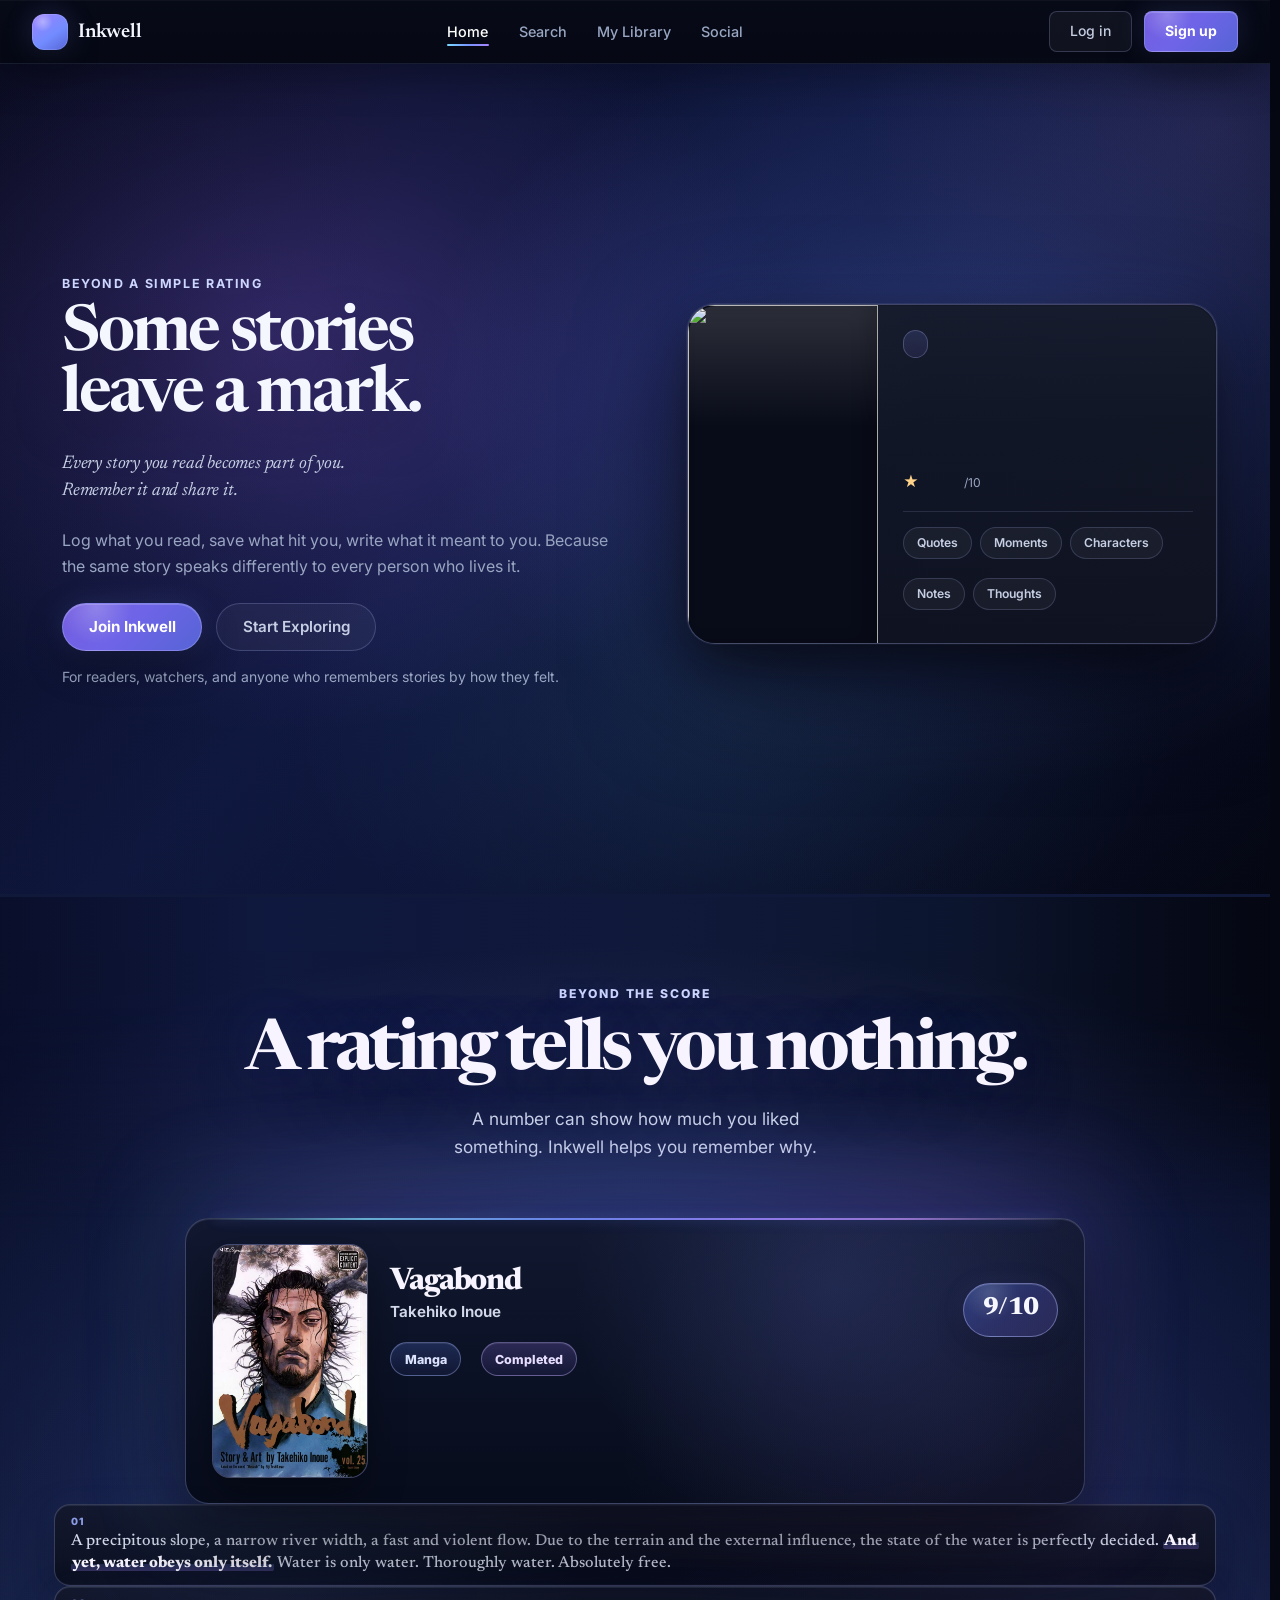
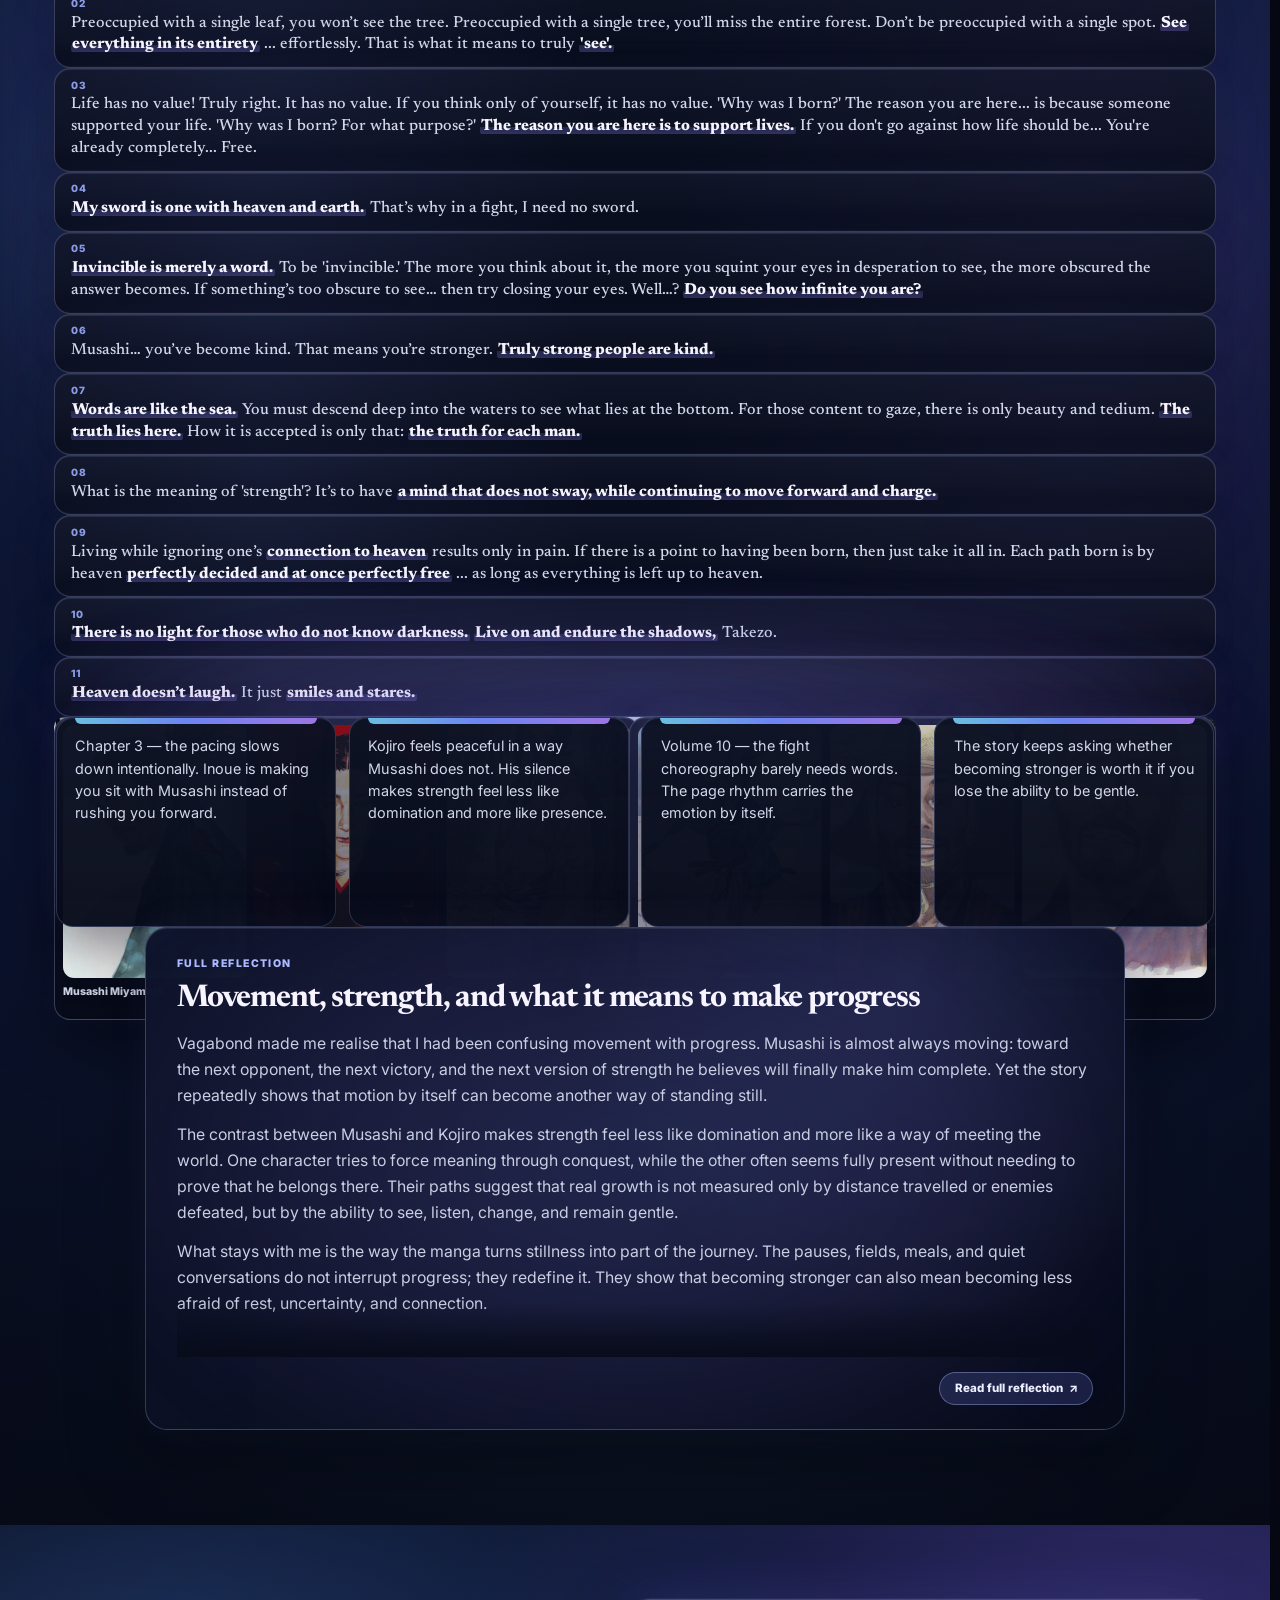
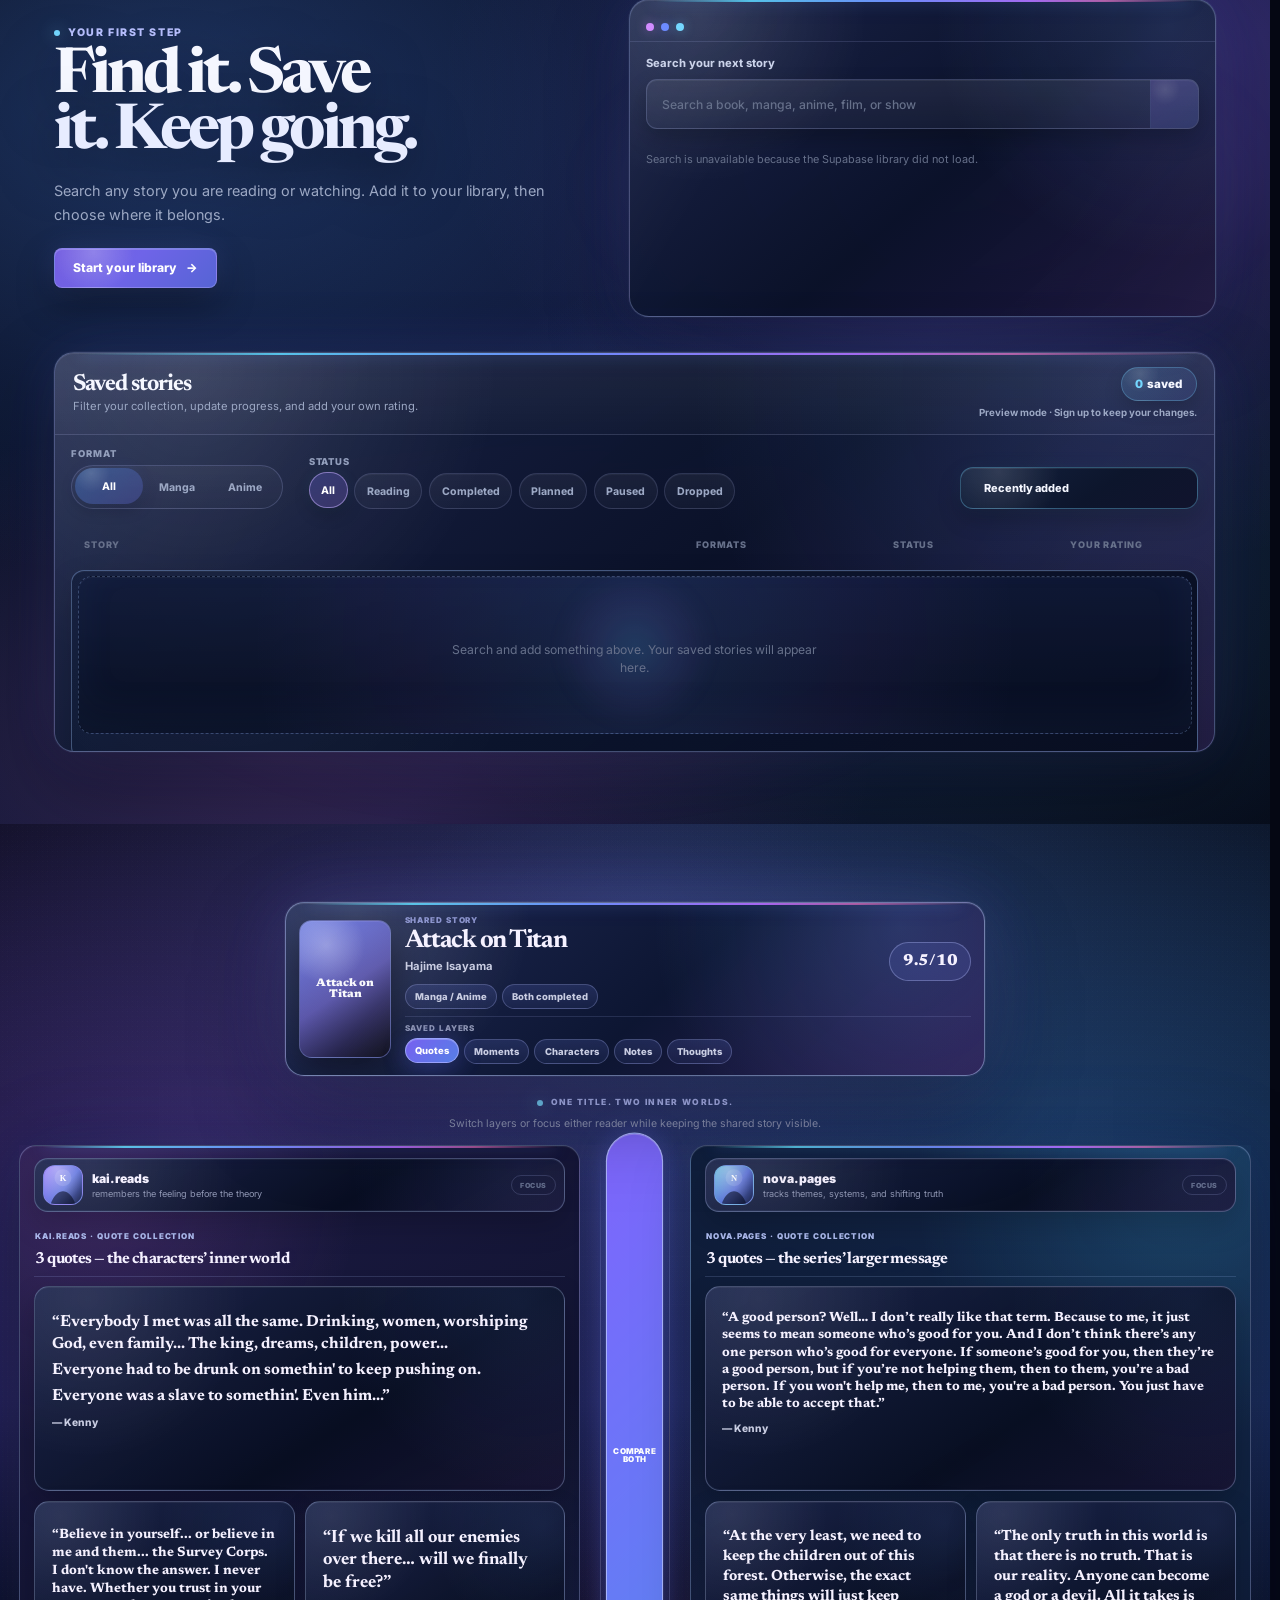
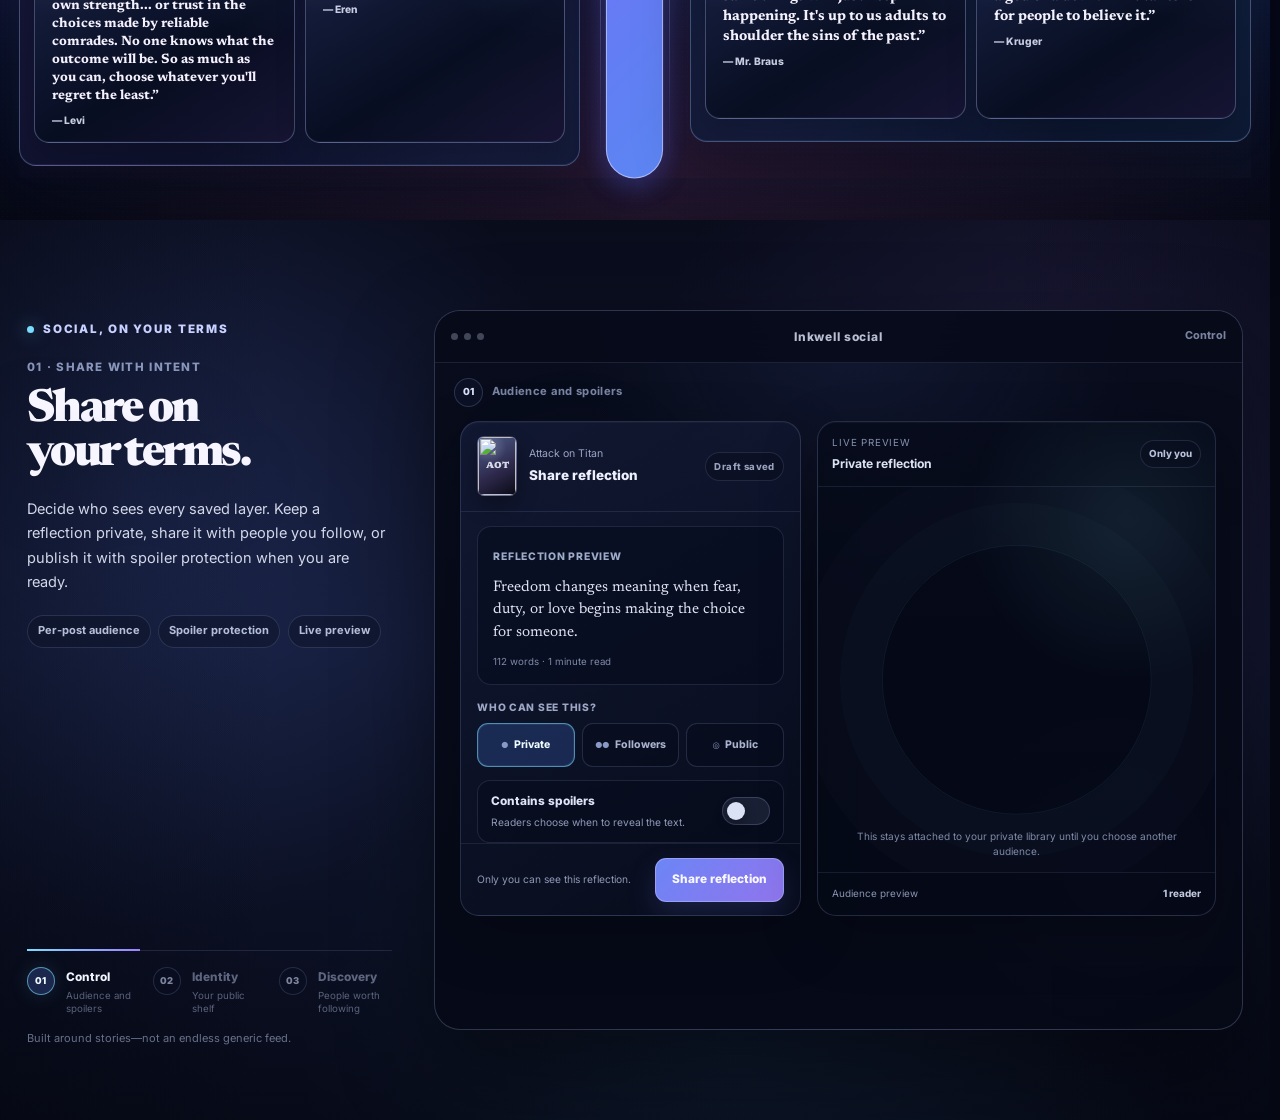
==== index.html @ d67c52d9 "fix" ====
<!DOCTYPE html>
<html lang="en">
  <head>
    <meta charset="utf-8">
    <meta content="width=device-width, initial-scale=1.0" name="viewport">
    <title>InkWell-Home</title>
    <link href="style.css" rel="stylesheet">
    <link href="css/homePage/HomeSections.css" rel="stylesheet">

    <link href="https://cdn.jsdelivr.net/npm/@tabler/icons-webfont@2.44.0/tabler-icons.min.css" rel="stylesheet">
  </head>
  <!-- Home Page-->
  <body>
    <!-- Nav Bar -->
    <nav>
      <!-- LEFT  Logo -->
      <a class="nav-logo" href="index.html">
        <div class="nav-logo-icon">
          <i class="ti ti-book-2"></i>
        </div>
        <span class="nav-logo-text">Inkwell</span>
      </a>
      <!-- CENTER  Links -->
      <ul class="nav-links">
        <li><a class="active" href="index.html">Home</a></li>
        <li><a href="search.html">Search</a></li>
        <li><a href="library.html">My Library</a></li>
        <li><a href="social.html">Social</a></li>
      </ul>
      <!-- RIGHT  Auth -->
      <div class="nav-auth">
        <a class="btn-ghost" href="login.html">Log in</a>
        <a class="btn-primary" href="login.html">Sign up</a>
      </div>
    </nav>
    
    <!-- One pinned viewport for Sections 1–5 -->
    <div class="home-journey-shell" data-home-journey-shell="">
      <div class="home-journey-stage" data-home-journey-stage="">

        <!-- Section 1 Hero -->
        <section class="hero">
          <!-- DIV 1 - LEFT SIDE - Text -->
          <div class="hero-left">
            <span class="hero-label">Beyond a simple rating</span>
            <h1 class="hero-title">
              <span class="hero-title-line">Some stories</span>
              <span class="hero-title-line">leave a mark.</span>
            </h1>
            <h2 class="hero-subtitle">
              Every story you read becomes part of you.
              <br>
              Remember it and share it.
            </h2>
            <p class="hero-p">Log what you read, save what hit you, write what it meant to you. Because the same story speaks differently to every person who lives it.</p>
            <div class="hero-buttons">
              <a class="hero-btn-primary" href="signup.html">Join Inkwell</a>
              <a class="hero-btn-ghost" href="search.html">Start Exploring</a>
            </div>
            <p class="hero-proof">For readers, watchers, and anyone who remembers stories by how they felt.</p>
          </div>
          <!-- DIV 2 - RIGHT SIDE - Rotating Card -->
          <div class="hero-right">
            <!-- THE TILT CARD -->
            <div class="card-effect">
              <!-- GLARE LAYER - JS controls this -->
              <div class="card-glare"></div>
              <!-- DIV 1 inside card - Cover -->
              <div class="card-cover-side">
                <img alt="" class="card-cover-img" id="card-cover" src="">
              </div>
              <!-- DIV 2 inside card - Info -->
              <div class="card-info-side">
                <span class="card-type" id="card-type"></span>
                <h3 class="card-title" id="card-title"></h3>
                <p class="card-author" id="card-author"></p>
                <div class="card-score">
                  <span class="card-star">★</span>
                  <span id="card-score"></span>
                  <span class="card-max-score">/10</span>
                </div>
                <!-- DIV 3 inside card - Buttons -->
                <div class="card-buttons">
                  <button class="card-btn">Quotes</button>
                  <button class="card-btn">Moments</button>
                  <button class="card-btn">Characters</button>
                  <button class="card-btn">Notes</button>
                  <button class="card-btn">Thoughts</button>
                </div>
              </div>
            </div>
          </div>
        </section>

        <!-- Section 2 Product -->
        <section aria-labelledby="section-2-title" class="section section-empty-shelf" id="section-2-empty-shelf">
          <header class="section-2-header">
            <span class="section-label">Beyond the score</span>
            <h2 id="section-2-title">A rating tells you nothing.</h2>
            <p>A number can show how much you liked something. Inkwell helps you remember why.</p>
          </header>
          <p aria-live="polite" class="sr-only" id="section-2-status" role="status"></p>
          <div class="empty-shelf-scroll">
            <div class="stage-viewport">
              <!-- Persistent card -->
              <div class="card-wrap">
                <article aria-label="Vagabond — saved to your library" class="media-library-row">
                  <div class="media-row-cover">
                    <img alt="Vagabond manga cover" src="img/section2/vagabond-cover.jpg">
                  </div>
                  <div class="media-row-info">
                    <h3>Vagabond</h3>
                    <p>Takehiko Inoue</p>
                  </div>
                  <div class="media-row-format">
                    <span>Manga</span>
                  </div>
                  <div class="media-row-status">
                    <span>Completed</span>
                  </div>
                  <div aria-label="Rating 9 out of 10. A rating alone does not explain why." class="media-row-score" tabindex="0">
                    <span>9/10</span>
                  </div>
                  <div aria-label="Saved details for Vagabond" class="media-row-details">
                    <button class="depth-button depth-button-quotes" type="button">Quotes</button>
                    <button class="depth-button depth-button-moment" type="button">Moments</button>
                    <button class="depth-button depth-button-character" type="button">Characters</button>
                    <button class="depth-button depth-button-notes" type="button">Notes</button>
                    <button class="depth-button depth-button-thoughts" type="button">Thoughts</button>
                  </div>
                </article>
              </div>
              <!-- Evidence scene 1: Quotes -->
              <div aria-hidden="true" class="scroll-stage" data-stage="quotes-fall">
                <div aria-label="Saved quotes from Vagabond" class="falling-quotes">
                  <blockquote class="falling-quote quote-1 quote-long" data-quote-number="01" data-rotate="-0.55">
                    <p class="quote-text">A precipitous slope, a narrow river width, a fast and violent flow. Due to the terrain and the external influence, the state of the water is perfectly decided. <span class="quote-emphasis">And yet, water obeys only itself.</span> Water is only water. Thoroughly water. Absolutely free.</p>
                  </blockquote>
                  <blockquote class="falling-quote quote-2 quote-long" data-quote-number="02" data-rotate="0.35">
                    <p class="quote-text">Preoccupied with a single leaf, you won’t see the tree. Preoccupied with a single tree, you’ll miss the entire forest. Don’t be preoccupied with a single spot. <span class="quote-emphasis">See everything in its entirety</span> ... effortlessly. That is what it means to truly <span class="quote-emphasis">'see'.</span></p>
                  </blockquote>
                  <blockquote class="falling-quote quote-3 quote-xl" data-quote-number="03" data-rotate="-0.35">
                    <p class="quote-text">Life has no value! Truly right. It has no value. If you think only of yourself, it has no value. 'Why was I born?' The reason you are here... is because someone supported your life. 'Why was I born? For what purpose?' <span class="quote-emphasis">The reason you are here is to support lives.</span> If you don't go against how life should be... You're already completely... Free.</p>
                  </blockquote>
                  <blockquote class="falling-quote quote-4 quote-short" data-quote-number="04" data-rotate="0.45">
                    <p class="quote-text"><span class="quote-emphasis">My sword is one with heaven and earth.</span> That’s why in a fight, I need no sword.</p>
                  </blockquote>
                  <blockquote class="falling-quote quote-5 quote-long" data-quote-number="05" data-rotate="-0.40">
                    <p class="quote-text"><span class="quote-emphasis">Invincible is merely a word.</span> To be 'invincible.' The more you think about it, the more you squint your eyes in desperation to see, the more obscured the answer becomes. If something’s too obscure to see… then try closing your eyes. Well…? <span class="quote-emphasis">Do you see how infinite you are?</span></p>
                  </blockquote>
                  <blockquote class="falling-quote quote-6 quote-short" data-quote-number="06" data-rotate="0.30">
                    <p class="quote-text">Musashi… you’ve become kind. That means you’re stronger. <span class="quote-emphasis">Truly strong people are kind.</span></p>
                  </blockquote>
                  <blockquote class="falling-quote quote-7 quote-long" data-quote-number="07" data-rotate="-0.45">
                    <p class="quote-text"><span class="quote-emphasis">Words are like the sea.</span> You must descend deep into the waters to see what lies at the bottom. For those content to gaze, there is only beauty and tedium. <span class="quote-emphasis">The truth lies here.</span> How it is accepted is only that: <span class="quote-emphasis">the truth for each man.</span></p>
                  </blockquote>
                  <blockquote class="falling-quote quote-8 quote-medium" data-quote-number="08" data-rotate="0.35">
                    <p class="quote-text">What is the meaning of 'strength'? It’s to have <span class="quote-emphasis">a mind that does not sway, while continuing to move forward and charge.</span></p>
                  </blockquote>
                  <!-- Quote 09 -->
                  <blockquote class="falling-quote quote-9 quote-long" data-quote-number="09" data-rotate="-0.20">
                    <p class="quote-text">Living while ignoring one’s <span class="quote-emphasis">connection to heaven</span> results only in pain. If there is a point to having been born, then just take it all in. Each path born is by heaven <span class="quote-emphasis">perfectly decided and at once perfectly free</span> ... as long as everything is left up to heaven.</p>
                  </blockquote>
                  <!-- Quote 10 -->
                  <blockquote class="falling-quote quote-10 quote-short" data-quote-number="10" data-rotate="0.28">
                    <p class="quote-text"><span class="quote-emphasis">There is no light for those who do not know darkness.</span> <span class="quote-emphasis">Live on and endure the shadows,</span> Takezo.</p>
                  </blockquote>
                  <!-- Quote 11 -->
                  <blockquote class="falling-quote quote-11 quote-short" data-quote-number="11" data-rotate="-0.18">
                    <p class="quote-text"><span class="quote-emphasis">Heaven doesn’t laugh.</span> It just <span class="quote-emphasis">smiles and stares.</span></p>
                  </blockquote>
                </div>
              </div>
              <!-- Evidence scene 2: Moments -->
              <div aria-hidden="true" class="scroll-stage" data-stage="moments-move">
                <div class="moving-moments">
                  <!-- Square 1 -->
                  <figure class="moment-frame moment-square moment-frame-1" data-rotate="-2" tabindex="0">
                    <img alt="Saved Vagabond moment" src="img/section2/vagabond-moment-1.jpg">
                  </figure>
                  <!-- Vertical 1 -->
                  <figure class="moment-frame moment-vertical moment-frame-5" data-rotate="-2" tabindex="0">
                    <img alt="Saved Vagabond vertical moment" src="img/section2/vagabond-moment-5.jpg">
                  </figure>
                  <!-- Square 2 -->
                  <figure class="moment-frame moment-square moment-frame-2" data-rotate="3" tabindex="0">
                    <img alt="Saved Vagabond moment" src="img/section2/vagabond-moment-2.jpg">
                  </figure>
                  <!-- Vertical 2 -->
                  <figure class="moment-frame moment-vertical moment-frame-6" data-rotate="2" tabindex="0">
                    <img alt="Saved Vagabond vertical moment" src="img/section2/vagabond-moment-6.jpg">
                  </figure>
                  <!-- Square 3 -->
                  <figure class="moment-frame moment-square moment-frame-3" data-rotate="-3" tabindex="0">
                    <img alt="Saved Vagabond moment" src="img/section2/vagabond-moment-3.jpg">
                  </figure>
                  <!-- Vertical 3 -->
                  <figure class="moment-frame moment-vertical moment-frame-7" data-rotate="-1" tabindex="0">
                    <img alt="Saved Vagabond vertical moment" src="img/section2/vagabond-moment-7.jpg">
                  </figure>
                  <!-- Square 4 -->
                  <figure class="moment-frame moment-square moment-frame-4" data-rotate="2" tabindex="0">
                    <img alt="Saved Vagabond moment" src="img/section2/vagabond-moment-4.jpg">
                  </figure>
                  <!-- Vertical 4 -->
                  <figure class="moment-frame moment-vertical moment-frame-8" data-rotate="3" tabindex="0">
                    <img alt="Saved Vagabond vertical moment" src="img/section2/vagabond-moment-8.jpg">
                  </figure>
                </div>
              </div>
              <!-- Evidence scene 3: Characters -->
              <div aria-hidden="true" class="scroll-stage" data-stage="characters-appear">
                <div class="character-cloud">
                  <figure class="character-name character-1" data-rotate="-2">
                    <img alt="Musashi Miyamoto" src="img/section2/Musashi Miyamoto.jpg">
                    <figcaption>Musashi Miyamoto</figcaption>
                  </figure>
                  <figure class="character-name character-2" data-rotate="3">
                    <img alt="Kojiro Sasaki" src="img/section2/Kojiro Sasaki.jpg">
                    <figcaption>Kojiro Sasaki</figcaption>
                  </figure>
                  <figure class="character-name character-3" data-rotate="-3">
                    <img alt="Otsu" src="img/section2/Otsu.jpg">
                    <figcaption>Otsu</figcaption>
                  </figure>
                  <figure class="character-name character-4" data-rotate="2">
                    <img alt="Matahachi Honiden" src="img/section2/Matahachi Honiden.jpg">
                    <figcaption>Matahachi Honiden</figcaption>
                  </figure>
                  <figure class="character-name character-5" data-rotate="-2">
                    <img alt="Takuan Soho" src="img/section2/Takuan Soho.jpg">
                    <figcaption>Takuan Soho</figcaption>
                  </figure>
                  <figure class="character-name character-6" data-rotate="2">
                    <img alt="Kanemaki Jisai" src="img/section2/Kanemaki Jisai.jpg">
                    <figcaption>Kanemaki Jisai</figcaption>
                  </figure>
                </div>
              </div>
              <!-- Evidence scene 4: Notes -->
              <div aria-hidden="true" class="scroll-stage" data-stage="notes-appear">
                <div class="notes-cloud">
                  <p class="note-card note-1" data-rotate="-4">Chapter 3 — the pacing slows down intentionally. Inoue is making you sit with Musashi instead of rushing you forward.</p>
                  <p class="note-card note-2" data-rotate="3">Kojiro feels peaceful in a way Musashi does not. His silence makes strength feel less like domination and more like presence.</p>
                  <p class="note-card note-3" data-rotate="-2">Volume 10 — the fight choreography barely needs words. The page rhythm carries the emotion by itself.</p>
                  <p class="note-card note-4" data-rotate="2">The story keeps asking whether becoming stronger is worth it if you lose the ability to be gentle.</p>
                </div>
              </div>
              <!-- Evidence scene 5: one long reflection -->
              <div aria-hidden="true" class="scroll-stage" data-stage="thoughts-appear">
                <article class="thoughts-cloud s2-reflection-card">
                  <span class="s2-reflection-eyebrow">Full reflection</span>
                  <h3>Movement, strength, and what it means to make progress</h3>
                  <div aria-hidden="false" class="s2-reflection-preview">
                    <p>Vagabond made me realise that I had been confusing movement with progress. Musashi is almost always moving: toward the next opponent, the next victory, and the next version of strength he believes will finally make him complete. Yet the story repeatedly shows that motion by itself can become another way of standing still.</p>
                    <p>The contrast between Musashi and Kojiro makes strength feel less like domination and more like a way of meeting the world. One character tries to force meaning through conquest, while the other often seems fully present without needing to prove that he belongs there. Their paths suggest that real growth is not measured only by distance travelled or enemies defeated, but by the ability to see, listen, change, and remain gentle.</p>
                    <p>What stays with me is the way the manga turns stillness into part of the journey. The pauses, fields, meals, and quiet conversations do not interrupt progress; they redefine it. They show that becoming stronger can also mean becoming less afraid of rest, uncertainty, and connection.</p>
                  </div>
                  <button aria-haspopup="dialog" class="s2-read-reflection" data-s2-open-reflection="" type="button">Read full reflection <span aria-hidden="true">↗</span></button>
                </article>
              </div>
              <dialog class="s2-reflection-dialog" data-s2-reflection-dialog="">
                <div class="s2-reflection-window">
                  <header class="s2-reflection-toolbar">
                    <span>Inkwell reflection</span>
                    <button aria-label="Close reflection" data-s2-close-reflection="" type="button">×</button>
                  </header>
                  <div class="s2-reflection-scroll">
                    <span class="s2-reflection-eyebrow">Vagabond · Full reflection</span>
                    <h2>Movement, strength, and what it means to make progress</h2>
                    <p>Vagabond made me realise that I had been confusing movement with progress. Musashi is almost always moving: toward the next opponent, the next victory, and the next version of strength he believes will finally make him complete. Yet the story repeatedly shows that motion by itself can become another way of standing still. A person can cross enormous distances while carrying the same fear, pride, and loneliness into every new place.</p>
                    <p>Early in the story, strength appears measurable. It can be counted through victories, reputation, survival, and the fear a name creates in other people. That definition gives Musashi a direction, but it also traps him. Every victory creates the need for another because none of them can answer the deeper question beneath his ambition: what would make his life feel meaningful when there is nobody left to defeat?</p>
                    <h3>Strength without an audience</h3>
                    <p>The contrast between Musashi and Kojiro makes the idea of strength feel much less simple. Kojiro's presence suggests a kind of ability that does not constantly need to announce or justify itself. He can be intensely competitive while still appearing connected to the immediate world around him. That difference exposes how much of Musashi's idea of strength is built for an imagined audience.</p>
                    <p>The story becomes most powerful when it asks whether becoming stronger is worth anything if the process destroys the ability to be gentle. Gentleness is not presented as weakness. It is a form of control, attention, and confidence that does not need to reduce another person in order to exist.</p>
                    <h3>Progress as attention</h3>
                    <p>Real progress begins when Musashi becomes capable of noticing more than the obstacle directly in front of him. Farming, friendship, grief, responsibility, and ordinary work all force him to encounter forms of difficulty that cannot be solved by cutting through them. These experiences do not erase his past; they change the way he understands what his strength is for.</p>
                    <p>That is what stayed with me most. Progress is not simply moving faster or becoming harder to stop. Sometimes it is the slower work of becoming less controlled by the fear that made movement feel necessary in the first place. Vagabond turns the pursuit of invincibility into a question about presence: can a person become strong enough to stop proving that they are strong?</p>
                  </div>
                </div>
              </dialog>
            </div>
          </div>
        </section>

        <!-- == SECTION 3: SEARCH, SAVE, AND ORGANIZE-->
        <section aria-labelledby="section-3-title" class="section section-library-flow" id="section-3-library-flow">
          <div class="flow-grid">
            <!--
               =====================================================
                          INTRODUCTION
                          =====================================================
            -->
            <article class="flow-copy-card" data-flow-motion="copy">
              <span class="section-label" data-flow-motion-item="">Your first step</span>
              <h2 id="section-3-title">
                <span class="flow-title-line flow-title-line-primary" data-flow-motion-item="">Find it. Save</span>
                <span class="flow-title-line" data-flow-motion-item="">it. Keep going.</span>
              </h2>
              <p data-flow-motion-item="">Search any story you are reading or watching. Add it to your library, then choose where it belongs.</p>
              <a class="btn-primary flow-cta" data-flow-motion-item="" href="signup.html">Start your library</a>
            </article>
            <!--
               =====================================================
                          SEARCH CARD
                          =====================================================
            -->
            <article aria-label="Search and add a story" class="flow-card flow-search-card" data-flow-motion="search">
              <div aria-hidden="true" class="flow-card-header" data-flow-motion-item="">
                <div class="flow-window-controls">
                  <span></span>
                  <span></span>
                  <span></span>
                </div>
              </div>
              <div class="flow-search-body">
                <!-- Search form -->
                <form class="flow-search-form" data-flow-motion-item="" data-flow-search-form="" novalidate>
                  <label for="home-flow-search">Search your next story</label>
                  <div class="flow-search-bar">
                    <input autocomplete="off" data-flow-search-input="" id="home-flow-search" name="q" placeholder="Search a book, manga, anime, film, or show" type="search">
                    <button aria-label="Search" data-flow-search-button="" type="button"><i aria-hidden="true" class="ti ti-search"></i></button>
                  </div>
                </form>
                <!-- Dynamic search content -->
                <div class="flow-search-content" data-flow-search-content="">
                  <!-- Search suggestions -->
                  <div aria-label="Search suggestions" class="flow-suggestions" data-flow-suggestions="" hidden></div>
                  <!-- Empty or informational search message -->
                  <div class="flow-search-empty" data-flow-motion-item="" data-flow-search-empty="">
                    <p>Type a title to find it and add it to your library.</p>
                  </div>
                  <!-- Selected search result -->
                  <div aria-live="polite" class="flow-result-area" data-flow-result-area="">
                    <template id="flow-result-template">
                      <article class="flow-result-card" data-flow-result-card="">
                        <div class="flow-result-cover">
                          <img alt="Story cover" src="">
                        </div>
                        <div class="flow-result-info">
                          <h4>Story title</h4>
                          <p class="flow-result-creator">Creator</p>
                          <p class="flow-result-type">Manga</p>
                        </div>
                        <div class="flow-result-actions">
                          <!-- Inline library status -->
                          <label class="flow-result-status-control">
                            <span class="sr-only">Library status</span>
                            <select aria-label="Choose library status" data-flow-result-status="">
                              <option value="in-progress">Reading</option>
                              <option value="completed">Completed</option>
                              <option value="planned">Planned</option>
                              <option value="paused">Paused</option>
                              <option value="dropped">Dropped</option>
                            </select>
                          </label>
                          <!-- Add or update action -->
                          <button class="flow-add-button" data-flow-add-button="" type="button">Add story</button>
                        </div>
                      </article>
                    </template>
                  </div>
                </div>
              </div>
            </article>
            <!--
               =====================================================
                          SAVED STORIES LIBRARY
                          =====================================================
            -->
            <article aria-label="Saved stories preview" class="flow-card flow-library-card" data-flow-motion="library">
              <!-- Library header -->
              <header class="flow-library-header" data-flow-motion-item="">
                <div class="flow-library-heading">
                  <h3>Saved stories</h3>
                  <p>Filter your collection, update progress, and add your own rating.</p>
                </div>
                <div class="flow-library-meta">
                  <span class="flow-library-count"><span data-library-count="">0</span> saved</span>
                  <div class="flow-library-save-notice" role="status">
                    <i aria-hidden="true" class="ti ti-lock"></i>
                    <span>Preview mode · Sign up to keep your changes.</span>
                  </div>
                </div>
              </header>
              <div class="flow-library-body">
                <!--
                   =================================================
                                  FILTERS, STATUS, AND SORTING
                                  =================================================
                -->
                <div class="flow-library-toolbar" data-flow-motion-item="">
                  <!-- Format filters -->
                  <div aria-labelledby="library-format-label" class="flow-library-filter-group flow-library-filter-group-format" role="group">
                    <span class="flow-filter-label" id="library-format-label">Format</span>
                    <div aria-label="Filter saved stories by format" class="flow-library-filters">
                      <button aria-pressed="true" class="flow-filter active" data-format-filter="all" type="button">All</button>
                      <button aria-pressed="false" class="flow-filter" data-format-filter="manga" type="button">Manga</button>
                      <button aria-pressed="false" class="flow-filter" data-format-filter="anime" type="button">Anime</button>
                    </div>
                  </div>
                  <!-- Status filters -->
                  <div aria-labelledby="library-status-label" class="flow-library-filter-group flow-library-filter-group-status" role="group">
                    <span class="flow-filter-label" id="library-status-label">Status</span>
                    <div aria-label="Filter saved stories by status" class="flow-library-status-filters">
                      <button aria-pressed="true" class="flow-status-filter active" data-status-filter="all" type="button">All</button>
                      <button aria-pressed="false" class="flow-status-filter" data-status-filter="in-progress" type="button">Reading</button>
                      <button aria-pressed="false" class="flow-status-filter" data-status-filter="completed" type="button">Completed</button>
                      <button aria-pressed="false" class="flow-status-filter" data-status-filter="planned" type="button">Planned</button>
                      <button aria-pressed="false" class="flow-status-filter" data-status-filter="paused" type="button">Paused</button>
                      <button aria-pressed="false" class="flow-status-filter" data-status-filter="dropped" type="button">Dropped</button>
                    </div>
                  </div>
                  <!-- Sort control -->
                  <div class="flow-sort-controls">
                    <span class="sr-only" id="library-sort-label">Sort saved stories</span>
                    <div class="flow-sort-menu" data-sort-menu="">
                      <button aria-expanded="false" aria-haspopup="listbox" aria-labelledby="
                    library-sort-label
                    library-sort-value
                    " class="flow-sort-trigger" data-sort-trigger="" type="button">
                        <i aria-hidden="true" class="ti ti-arrows-sort"></i>
                        <span data-sort-label="" id="library-sort-value">Recently added</span>
                        <i aria-hidden="true" class="ti ti-chevron-down flow-sort-chevron"></i>
                      </button>
                      <!-- Custom sort options -->
                      <div aria-labelledby="library-sort-label" class="flow-sort-options" data-sort-options="" hidden role="listbox">
                        <button aria-selected="true" class="flow-sort-option is-selected" data-sort-option="" data-sort-option-label="Recently added" data-sort-value="" role="option" type="button">Recently added</button>
                        <button aria-selected="false" class="flow-sort-option" data-sort-option="" data-sort-option-label="Title A–Z" data-sort-value="title-asc" role="option" type="button">Title A–Z</button>
                        <button aria-selected="false" class="flow-sort-option" data-sort-option="" data-sort-option-label="Title Z–A" data-sort-value="title-desc" role="option" type="button">Title Z–A</button>
                        <button aria-selected="false" class="flow-sort-option" data-sort-option="" data-sort-option-label="Rating: high to low" data-sort-value="rating-desc" role="option" type="button">Rating: high to low</button>
                        <button aria-selected="false" class="flow-sort-option" data-sort-option="" data-sort-option-label="Rating: low to high" data-sort-value="rating-asc" role="option" type="button">Rating: low to high</button>
                      </div>
                      <!-- Hidden native select used by JavaScript state -->
                      <select aria-hidden="true" data-library-sort="" hidden id="library-sort-select" tabindex="-1">
                        <option value="">Recently added</option>
                        <option value="title-asc">Title A–Z</option>
                        <option value="title-desc">Title Z–A</option>
                        <option value="rating-desc">Rating: high to low</option>
                        <option value="rating-asc">Rating: low to high</option>
                      </select>
                    </div>
                  </div>
                </div>
                <!--
                   =================================================
                                  COLUMN LABELS
                                  =================================================
                -->
                <div aria-hidden="true" class="flow-library-list-header" data-flow-motion-item="">
                  <span>Story</span>
                  <span>Formats</span>
                  <span>Status</span>
                  <span>Your rating</span>
                </div>
                <!--
                   =================================================
                                  LIBRARY VIEWPORT
                                  =================================================
                -->
                <div aria-label="Saved stories. Scroll inside this panel to view every saved title." class="flow-library-viewport" data-library-viewport="" data-scrollable="false" role="region" tabindex="0">
                  <!-- Empty library state -->
                  <div class="flow-library-empty" data-flow-motion-item="" data-library-empty="">
                    <div class="flow-empty-content">
                      <i aria-hidden="true" class="ti ti-books"></i>
                      <p>Search and add something above. Your saved stories will appear here.</p>
                    </div>
                  </div>
                  <!-- Rendered story rows -->
                  <div aria-label="Saved stories" aria-live="polite" class="flow-library-list" data-library-list=""></div>
                  <!-- Full library link, shown only when needed -->
                  <a class="flow-library-more" data-library-more="" hidden href="library.html">
                    View full library
                    <span aria-hidden="true">→</span>
                    <span class="sr-only"><span data-library-hidden-count="">0</span> additional stories</span>
                  </a>
                </div>
                <!--
                   =================================================
                                  STORY ROW TEMPLATE
                                  =================================================
                -->
                <template id="flow-library-row-template">
                  <article class="flow-library-row" data-library-row="">
                    <!-- Story information -->
                    <div class="flow-library-story-cell">
                      <div class="flow-library-row-cover">
                        <img alt="Story cover" data-library-cover="" src="">
                      </div>
                      <div class="flow-library-row-info">
                        <h4 data-library-title="">Story title</h4>
                        <p data-library-creator="">Creator</p>
                      </div>
                    </div>
                    <!-- Format badges -->
                    <div class="flow-library-row-format" data-library-format=""></div>
                    <!-- Status selector -->
                    <div class="flow-library-row-status">
                      <div class="flow-select-shell flow-status-select-shell">
                        <i aria-hidden="true" class="ti ti-progress-check"></i>
                        <select aria-label="Change status" data-library-status="" name="library_status">
                          <option value="in-progress">Reading</option>
                          <option value="completed">Completed</option>
                          <option value="planned">Planned</option>
                          <option value="paused">Paused</option>
                          <option value="dropped">Dropped</option>
                        </select>
                      </div>
                    </div>
                    <!-- Personal rating -->
                    <div class="flow-library-row-rating">
                      <label>
                        <span class="sr-only">Your personal rating from 0 to 10</span>
                        <i aria-hidden="true" class="ti ti-star flow-rating-star" data-library-rating-icon=""></i>
                        <input aria-label="Your personal rating from 0 to 10" data-library-rating="" inputmode="decimal" max="10" min="0" placeholder="—" step="0.1" type="number">
                        <span class="flow-rating-scale">/10</span>
                      </label>
                    </div>
                  </article>
                </template>
              </div>
            </article>
          </div>
        </section>

        <!-- SECTION 4 — SAME STORY, DIFFERENT SOULS -->
        <section aria-labelledby="section-4-title" class="section section-cover-rain" data-section-cover-rain="" id="section-4">
          <div class="s4-stage" data-s4-stage="">
            <div aria-hidden="true" class="s4-rain-lane s4-rain-lane-left" data-rain-left=""></div>
            <div aria-hidden="true" class="s4-rain-lane s4-rain-lane-right" data-rain-right=""></div>
            <div class="s4-cinematic-copy" data-cinematic-copy="">
              <span class="s4-section-label">Every story finds its reader</span>
              <h2 id="section-4-title">
                Same story.
                <span>Different souls.</span>
              </h2>
              <p>Two readers can pass through the same story and carry away completely different pieces of it.</p>
              <span aria-hidden="true" class="s4-scroll-cue">Scroll to bring the stories into view</span>
            </div>
            <div aria-hidden="true" class="s4-selection-copy" data-selection-copy="">
              <span>Picked from both moving streams</span>
              <strong>One shared story</strong>
            </div>
            <!--
                      This temporary cover creates the seamless handoff.

                      One of the two Attack on Titan covers moves from the middle
                      into the card's cover slot, shrinks, and bounces into place.
                      The real card cover is hidden until that handoff finishes.

            -->
            <figure aria-hidden="true" class="s4-cover-handoff" data-cover-handoff="">
              <img alt="" data-handoff-image="" decoding="async">
              <span class="s4-cover-fallback" data-handoff-fallback="">Attack on Titan</span>
            </figure>
            <div class="s4-shared-card-wrap" data-shared-card-wrap="">
              <article class="s4-shared-card" data-shared-card="" tabindex="0">
                <figure class="s4-card-cover" data-card-cover="" data-cover-shell="">
                  <img alt="Attack on Titan cover" data-story-cover="" decoding="async">
                  <span class="s4-cover-fallback" data-cover-fallback="">Attack on Titan</span>
                </figure>
                <div class="s4-card-info">
                  <span class="s4-card-eyebrow">Shared story</span>
                  <h3 data-story-title="">Attack on Titan</h3>
                  <p data-story-creator="">Hajime Isayama</p>
                </div>
                <div aria-label="Average reader rating: 9.5 out of 10." class="s4-card-score" data-reader-score="" data-score-tooltip="Average of Kai&#x27;s 9/10 and Nova&#x27;s 10/10. Focus either reader to see why they gave that score." role="group" tabindex="0">
                  <span>9.5/10</span>
                </div>
                <div aria-label="Story information" class="s4-card-meta">
                  <span data-story-format="">Manga / Anime</span>
                  <span data-reader-status="">Both completed</span>
                </div>
                <div class="s4-card-layers" data-card-layers="">
                  <span class="s4-layers-label">Saved layers</span>
                  <div aria-label="Choose a saved layer" class="s4-layer-buttons">
                    <button aria-pressed="true" class="s4-layer-button is-active" data-layer="quotes" type="button">Quotes</button>
                    <button aria-pressed="false" class="s4-layer-button" data-layer="moments" type="button">Moments</button>
                    <button aria-pressed="false" class="s4-layer-button" data-layer="characters" type="button">Characters</button>
                    <button aria-pressed="false" class="s4-layer-button" data-layer="notes" type="button">Notes</button>
                    <button aria-pressed="false" class="s4-layer-button" data-layer="thoughts" type="button">Thoughts</button>
                  </div>
                </div>
              </article>
            </div>
            <header class="s4-content-intro" data-content-intro="">
              <span class="s4-section-label">One title. Two inner worlds.</span>
              <p>Switch layers or focus either reader while keeping the shared story visible.</p>
            </header>
            <div class="s4-compare-stage" data-compare-stage="" data-focus="both">
              <section aria-labelledby="s4-kai-name" class="s4-reader-side s4-reader-side-left">
                <button aria-pressed="false" class="s4-profile-card" data-focus-reader="left" type="button">
                  <span aria-hidden="true" class="s4-profile-avatar"><img alt="" data-avatar-image="kai" hidden> <span data-avatar-fallback="kai">K</span></span>
                  <span class="s4-profile-text"><strong data-profile-name="kai" id="s4-kai-name">kai.reads</strong> <small data-profile-bio="kai">remembers the feeling before the theory</small></span>
                  <span class="s4-profile-command">Focus</span>
                </button>
                <div aria-live="polite" class="s4-reader-content" data-reader-content="kai"></div>
              </section>
              <div class="s4-compare-divider">
                <span aria-hidden="true" class="s4-divider-line"></span>
                <button aria-label="Compare both readers" aria-pressed="true" class="s4-compare-both" data-compare-both="" type="button">
                  <span>Compare</span>
                  <span>both</span>
                </button>
                <span aria-hidden="true" class="s4-divider-line"></span>
              </div>
              <section aria-labelledby="s4-nova-name" class="s4-reader-side s4-reader-side-right">
                <button aria-pressed="false" class="s4-profile-card" data-focus-reader="right" type="button">
                  <span aria-hidden="true" class="s4-profile-avatar"><img alt="" data-avatar-image="nova" hidden> <span data-avatar-fallback="nova">N</span></span>
                  <span class="s4-profile-text"><strong data-profile-name="nova" id="s4-nova-name">nova.pages</strong> <small data-profile-bio="nova">tracks themes, systems, and shifting truth</small></span>
                  <span class="s4-profile-command">Focus</span>
                </button>
                <div aria-live="polite" class="s4-reader-content" data-reader-content="nova"></div>
              </section>
            </div>
          </div>
          <div class="s4-empty" data-section-4-empty="" hidden>
            <span class="s4-section-label">Story library unavailable</span>
            <h3>Section 4 could not load the covers</h3>
            <p>Confirm that Supabase is loaded and that the manga table contains valid rows and cover files.</p>
          </div>
          <p aria-live="polite" class="s4-status" data-section-4-status="" role="status"></p>
          <!--
                    Full reflections are stored as hidden templates so the essays can be
                    edited with normal HTML headings, paragraphs, strong text, and quotes.
                    JavaScript copies the selected template into the reusable modal.

          -->
          <!-- KAI FULL REFLECTION -->
          <template id="kai-thoughts-template">
            <article class="s4-reflection-article">
              <p class="s4-reflection-lead">Attack on Titan begins as a story about humanity attempting to escape <strong>physical imprisonment</strong>. The people inside the Walls believe freedom exists somewhere beyond them, while the Titans appear to be the monsters preventing humanity from reaching it. As the story develops, however, the conflict becomes much more complicated. The Walls are not humanity’s only prison, and the Titans are not entirely separate from the people they consume.</p>
              <p class="s4-reflection-lead">The series gradually reveals that people can also be <strong>imprisoned by history</strong>, fear, inherited hatred, political systems, memories, relationships, desires, and even their own ideas of freedom.</p>
              <p class="s4-reflection-lead">The tragedy of Eren Yeager is not simply that he fails to become free. It is that he spends his entire life pursuing freedom while becoming increasingly <strong>enslaved by his own narrow image of it</strong>.</p>
              <h4 class="s4-reflection-section-title">The Reptilian Brain and the Titans’ Weakness</h4>
              <p>The Titans can be interpreted as physical representations of humanity’s repressed and destructive instincts what Carl Jung called <strong>the Shadow</strong>. The Shadow contains the parts of human nature that individuals and societies refuse to recognize within themselves, including aggression, selfishness, fear, domination, and the capacity for violence.</p>
              <p>The Titans resemble human beings, but their bodies are distorted and their behavior appears to lack reason, morality, and compassion. They consume people despite having no ordinary need for food. Their violence appears empty and instinctive.</p>
              <p>The Titans are therefore not simply external monsters. They represent human nature stripped of consciousness, responsibility, empathy, and restraint.</p>
              <p>Their behavior can also be connected metaphorically to Paul MacLean’s theory of the “<strong>reptilian brain</strong>,” which he associated with the basal ganglia and the most primitive parts of human behavior. Within this theory, the reptilian brain represents primal instincts such as aggression, dominance, territoriality, and the basic drive to survive.</p>
              <p>The Titans can therefore be understood as physical manifestations of these <strong>primitive instincts</strong>. They are driven by destructive urges and appear to lack reason, morality, and civilization. In this way, they represent humanity’s inherent capacity for violence and destruction the darker side of the mind represented by Jung’s Shadow.</p>
              <p>The Titans’ physical weakness strengthens this interpretation. A Titan can be killed only by striking the nape of its neck. This area corresponds roughly to the base of the brain and the brainstem, which connects with the spinal cord.</p>
              <p>Symbolically, defeating a Titan requires striking the center of its primitive existence. Humanity must confront and overcome its own darkest instincts.</p>
              <p>The later revelation that Titans were once human beings completes this symbolism. The monsters outside the Walls were <strong>never entirely separate from humanity</strong>. The real horror is that people can be transformed into the very creatures they fear.</p>
              <p>Humanity’s greatest enemy is therefore not only the Titan standing outside the Wall. It is also the aggression, fear, prejudice, and desire for domination hidden within humanity itself.</p>
              <h4 class="s4-reflection-section-title">The Basement, Knowledge, and Darkness</h4>
              <p>Grisha hides his books and knowledge deep inside the basement. What is hidden there is not merely information about the outside world; it is the truth about humanity, history, Marley, Eldia, and the false reality in which the people inside the Walls have been living.</p>
              <p>The basement can therefore be understood as another representation of the unconscious. Like Jung’s Shadow, the truth is buried beneath the surface because it is frightening and difficult to accept. However, what remains hidden still controls people’s lives.</p>
              <p>When we begin to understand darkness, it may appear like the night: filled with black shadows, but also with countless shimmering stars. Only those who refuse to understand darkness must remain completely afraid of it. Confronting darkness does not mean surrendering to evil. It means recognizing that darkness is part of ourselves and of the world.</p>
              <p>Knowledge offers liberation, but it also introduces responsibility, suffering, and conflict. Before reaching the basement, the Scouts can imagine that killing the Titans will solve humanity’s problems. After discovering the truth, they learn about foreign nations, propaganda, racial hatred, inherited guilt, and centuries of violence.</p>
              <p>They cannot return to their former innocence.</p>
              <p>Their world becomes larger, but it also becomes far more painful. The <strong>truth sets them free from ignorance</strong> while imprisoning them within new moral consequences.</p>
              <p>This reveals one of the darker contradictions of freedom: <strong>one person’s freedom can become another person’s slavery</strong>.</p>
              <p>The people of Paradis want freedom from Marley. Marley claims it must protect itself from the Subjects of Ymir. Different groups justify oppression by describing it as protection, survival, justice, or liberation.</p>
              <p>Knowledge therefore reveals that freedom is never isolated. The choices made by one person or nation affect the freedom of everyone around them.</p>
              <h4 class="s4-reflection-section-title">Beauty, Cruelty, and the Uncertainty of Choice</h4>
              <p>The beauty of freedom is that human beings possess the ability to make their own decisions. Its cruelty is that they must often decide without knowing what their choices will cause.</p>
              <p>Levi expresses this uncertainty when Eren must decide whether to transform and fight the Female Titan himself or trust the members of the Survey Corps. Levi admits that he does not know which choice is correct and advises Eren to “<strong>choose whatever you’ll regret the least</strong>.” The scene appears in Chapter 25, “Bite.”</p>
              <p>Levi does not tell Eren that one option is objectively perfect. Trusting his own strength may create disaster, but trusting his comrades may also lead to their deaths. Experience cannot eliminate uncertainty.</p>
              <p>The importance of a decision therefore does not come from knowing that it is correct. It comes from choosing despite uncertainty and accepting responsibility for the result.</p>
              <p>This is both the beauty and cruelty of freedom. Eren has the right to choose, but he is not free from grief, regret, or consequences.</p>
              <p>A selfish decision is also not automatically productive or destructive. Its meaning is often determined by an outcome that nobody can fully predict. Knowledge and selfishness can both become forms of liberation: knowledge allows a person to see beyond a reality created for them, while selfishness allows them to act according to their own will rather than simply obeying others.</p>
              <p>Yet either one can become destructive when treated as an absolute truth. Knowledge can become arrogance, while personal freedom can become permission to destroy the freedom of others.</p>
              <p><strong>Freedom is not the absence of consequences</strong>. It is the willingness to choose while knowing that consequences will follow.</p>
              <p>Eren’s story demonstrates the danger of separating freedom from responsibility. He claims the right to determine his own future, but his choice removes that same right from millions of other people.</p>
              <p>His freedom becomes domination because it refuses to recognize the freedom of anyone standing in its way.</p>
              <h4 class="s4-reflection-section-title">Desire: Everyone Is a Slave to Something</h4>
              <p>Kenny reaches a similar conclusion near the end of his life. Reflecting on everyone he has known, he recognizes that people need something to keep moving forward. They may depend on pleasure, religion, family, rulers, dreams, children, or power.</p>
              <p>As Kenny explains, “<strong>Everyone had to be drunk on somethin’</strong> to keep pushing on,” because everyone was ultimately enslaved by something. His speech occurs in Season 3, Episode 10, “Friends.”</p>
              <p>Kenny does not necessarily mean that every desire is evil. Dreams, relationships, faith, and ambition can give people the strength to continue living. The danger appears when someone becomes incapable of existing without the object of that desire.</p>
              <p>The object itself is not always the chain. The chain is the person’s inability to release it.</p>
              <p>A dream can guide someone, but when that dream becomes more valuable than every human life, it becomes a master. Love can protect someone, but when love demands obedience and self-erasure, it becomes captivity. Knowledge can free someone from ignorance, but it can also trap them inside the belief that they understand everything.</p>
              <p>People may free themselves from one master only to become servants of another.</p>
              <p>Kenny wants the Founding Titan’s power because he hopes it will allow him to understand Uri’s compassion. Zeke becomes controlled by his desire to end suffering. Ymir remains enslaved by her attachment to King Fritz. Mikasa fears losing the person who became the center of her emotional world.</p>
              <p><strong>Eren becomes enslaved by freedom itself</strong>.</p>
              <p>This is especially important in a story centered on the desire to obtain freedom. Attack on Titan gradually suggests that freedom cannot be easily defined, possessed, or permanently achieved. Every attempt to secure absolute freedom produces new restrictions. Every victory opens the way to another conflict.</p>
              <p>Eren escapes the Walls, the Titans, the monarchy, and Marley’s attempts to destroy Paradis. Nevertheless, he becomes increasingly enslaved by his childhood image of freedom.</p>
              <p>He destroys his external chains while remaining controlled by an internal one.</p>
              <h4 class="s4-reflection-section-title">Freedom Within Confinement</h4>
              <p>True freedom may not mean escaping every limitation. Such freedom may be impossible. Human beings are limited by their bodies, histories, responsibilities, relationships, and mortality.</p>
              <p>Freedom may instead mean learning how to remain internally free while living within unavoidable limitations. Before external freedom can have any meaning, a person must develop a form of <strong>inner freedom</strong>.</p>
              <p>A person can possess extraordinary external power while remaining psychologically imprisoned. Eren eventually gains the power to reshape the world, yet his mind remains trapped inside the desire that controlled him as a child.</p>
              <p>Armin possesses far less physical power, but he can recognize beauty, meaning, and possibility within an imperfect world.</p>
              <p>Loss is an important part of this process. When everything familiar has been taken away, the individual is forced to confront what remains. In losing certainty, identity, or attachment, a person may discover that they are capable of choosing a new direction.</p>
              <p>However, this does not mean people should deliberately destroy everything they value. It means freedom requires the ability to release what can no longer be held.</p>
              <p>A person who cannot sacrifice anything may be unable to create meaningful change. At the same time, a person who sacrifices everything may discover that there is nothing left for their freedom to protect.</p>
              <p>Freedom therefore requires judgment. It requires understanding what should be preserved, what must be changed, and what must finally be released.</p>
              <h4 class="s4-reflection-section-title">Eren, Mikasa, and Armin</h4>
              <p>Eren, Mikasa, and Armin represent different relationships with time and freedom.</p>
              <p>Eren is constantly focused on what lies ahead. He looks toward the horizon, searching for the next barrier that must be crossed or destroyed.</p>
              <p>Mikasa is deeply connected to what has already been lost. Her identity is shaped by memory, grief, home, and her desire to preserve her connection with Eren.</p>
              <p>Armin, however, repeatedly draws attention to what exists in the present.</p>
              <p>This contrast is expressed beautifully in the scene at the sea. While Eren stares into the distance, Armin notices and picks up a seashell. Eren sees another boundary and another enemy. <strong>Armin sees the wonder already beneath his feet</strong>.</p>
              <p>The object Eren has spent his life pursuing is finally present, but his obsession prevents him from experiencing it. He has reached the sea, yet he remains hopeless.</p>
              <p>Eren explains that he once believed freedom existed on the other side of the sea. After learning the truth, however, he points toward the distant world and asks:</p>
              <blockquote class="s4-reflection-quote">
                <p>“If we kill all our enemies over there… will we finally be free?”</p>
              </blockquote>
              <p>The question closes Season 3, Episode 22, “The Other Side of the Wall.”</p>
              <p>Eren’s question reveals how his understanding of freedom has changed. As a child, he believed reaching the world beyond the Walls would make him free. Once he reaches it, freedom immediately moves somewhere else.</p>
              <p>The sea should represent the completion of Eren’s dream, but he transforms it into another boundary. Armin experiences the sea. Eren looks beyond it.</p>
              <p>Armin sees beauty. Eren sees the people who must be removed before freedom can begin.</p>
              <p>Because Eren is entirely focused on his idea of freedom, he fails to recognize the freedom and beauty already surrounding him. His obsession prevents him from seeing the complete picture.</p>
              <p>His tragedy is not merely that he cannot reach freedom. Moments of freedom exist throughout his life, but he cannot recognize them because they do not match the absolute freedom he imagined.</p>
              <h4 class="s4-reflection-section-title">The Zen Understanding of Freedom</h4>
              <p>This idea resembles the Zen understanding of freedom. We may believe that we are free, yet most of us remain bound by ideas, beliefs, fears, prejudices, concepts, and intellectual explanations. These mental structures can imprison us more subtly than physical walls or steel bars.</p>
              <p>People often approach freedom in ways that bind them even more tightly. We run toward it with urgent desire while possessing only a vague idea of what it actually is. We imagine freedom as an achievement that must be gained, earned, developed, or acquired.</p>
              <p>However, freedom may not be something we can successfully pursue as an external object. It may already belong to us from the beginning.</p>
              <p>We fail to recognize this because we continually place new chains upon ourselves. We divide reality into categories, become trapped inside our thoughts, and separate ourselves from the present moment. We convince ourselves that something is missing and that we must fill this absence before we can finally be free.</p>
              <p>As long as we treat freedom as an object that we must obtain, we remain controlled by the idea of freedom.</p>
              <p>Freedom may therefore be less about gaining something and more about letting something go. It requires us to recognize how quickly we are deceived by our own interpretations of reality. We become absorbed in our fears, expectations, ambitions, and prejudices, forgetting that life is happening here and now.</p>
              <p>The great paradox is that, to become free, we may have to <strong>sacrifice our fixed idea of freedom</strong>.</p>
              <h4 class="s4-reflection-section-title">Armin and Zeke: The Meaning of Life</h4>
              <p>The conversation between Armin and Zeke directly challenges the nihilism surrounding the Rumbling.</p>
              <p>Zeke describes life through a bleak biological perspective. Life survives by reproducing, avoiding extinction, and continuing itself through future generations. Organisms fear death because death threatens life’s ability to multiply.</p>
              <p>Zeke connects this desire for survival to Ymir. He believes that her fear of death contributed to the creation of the Paths, a realm in which her existence continued beyond ordinary death.</p>
              <p>However, Zeke questions whether survival and reproduction give life genuine meaning. If people are born only to survive, multiply, suffer, and die, then existence appears to be an empty cycle.</p>
              <p>This belief explains his euthanasia plan. Zeke concludes that preventing future births would also prevent future suffering. In his mind, nonexistence is more merciful than allowing the cycle of persecution and pain to continue.</p>
              <p>Armin does not defeat Zeke’s argument with a larger biological or political theory. Instead, he remembers an ordinary childhood experience.</p>
              <p>He recalls running toward a tree with Eren and Mikasa as the sun was setting. He was slower than both of them, but the breeze felt good, and the experience made him happy. Armin remembers thinking that perhaps he had been born simply to race his friends up that hill.</p>
              <p>He also remembers reading inside while rain fell, feeding a squirrel, and walking through a market. These experiences did not help him defeat an enemy, reproduce, or guarantee his survival. They were historically insignificant.</p>
              <p>Nevertheless, they were precious.</p>
              <p>In the final special, Armin describes these apparently insignificant experiences as the moments that made him feel his life possessed value.</p>
              <p>This is Armin’s answer to Zeke.</p>
              <p><strong>Life does not require one universal purpose</strong> to be worth living. Meaning can exist within experiences that are temporary, ordinary, and apparently useless.</p>
              <p>Armin’s argument is also an argument about freedom. He does not postpone the value of life until a perfect future arrives. He finds value in the experiences that already exist.</p>
              <p>Zeke and Eren both become trapped by grand solutions. Zeke wants to end suffering by preventing life. Eren wants to secure freedom by destroying his enemies. Armin rejects the assumption that life must be justified by one enormous achievement.</p>
              <p>Sometimes being alive is justified by a moment that appears to accomplish nothing.</p>
              <h4 class="s4-reflection-section-title">The Leaf and the Baseball</h4>
              <p>Armin finds a dried leaf buried in the sand of the Paths. To him, it represents his childhood memories and the small experiences he values.</p>
              <p>When Zeke looks at it, however, he sees a baseball.</p>
              <p>The object changes according to the memory of the person observing it. For Armin, it represents running with his friends. For Zeke, it becomes the ball he used while playing catch with Tom Ksaver.</p>
              <p>Playing catch did not help Zeke survive or reproduce. It did not complete his political mission or eliminate suffering. However, it was one of the few experiences in which he felt genuinely connected to another person.</p>
              <p>He realizes that simply playing catch with Ksaver might have been enough.</p>
              <p>This realization does not prove suffering is unreal. It proves suffering is not the only reality.</p>
              <p>Zeke spent his life searching for a grand solution to existence. He believed he needed to solve the suffering of an entire people. Armin reminds him that <strong>meaning can exist in a single shared experience</strong>.</p>
              <p>The leaf and the baseball represent the same truth: people experience freedom when they recognize the value of being alive in the present.</p>
              <h4 class="s4-reflection-section-title">The Baby During the Rumbling</h4>
              <p>The infant raised above the crowd during the Rumbling visually expresses the same argument.</p>
              <p>As people are pushed toward a cliff by the advancing Titans, they pass the child forward and raise it above themselves. The adults know they may not survive, but they still attempt to protect someone who has only just entered the world.</p>
              <p>The baby has not accomplished anything. It possesses no political authority, military power, special intelligence, or historical importance.</p>
              <p>The people protect it simply <strong>because it is alive</strong>.</p>
              <p>This recalls Carla holding the infant Eren and insisting that a person does not need to accomplish something extraordinary to possess value. A child is already special because it has been born into the world.</p>
              <p>The baby also connects directly to Armin and Zeke’s conversation.</p>
              <p>From Zeke’s biological perspective, the infant represents the continuation of life. The crowd attempts to preserve the next generation even when its own survival appears impossible.</p>
              <p>From Armin’s perspective, however, the baby represents more than reproduction. It represents the possibility of future experiences: relationships, games, discoveries, books, meals, conversations, and ordinary moments that have not yet occurred.</p>
              <p>The people do not protect the baby because they have calculated its future usefulness. They act because they believe its life matters.</p>
              <p>The baby raised above the crowd creates a direct contrast with Eren’s child form above the clouds.</p>
              <p>One child is protected because human life possesses unconditional value. The other child imagines that freedom requires the destruction of nearly every life beneath him.</p>
              <h4 class="s4-reflection-section-title">The Child in the Sky</h4>
              <p>During the Rumbling, Eren appears in the sky as his younger self. He raises his arms and experiences the open world as freedom.</p>
              <p>The scene deliberately separates Eren’s perception from reality. The child sees clouds, open space, and a world without boundaries. The audience understands that countless people are being killed beneath him.</p>
              <p>Eren’s child form represents his <strong>arrested emotional state</strong>. Although his body has grown older and he has gained almost unlimited power, the desire guiding him remains the desire of the child who stared beyond the Walls.</p>
              <p>That child understood the world through simple oppositions: freedom or captivity, victory or defeat, friend or enemy, killing or being killed.</p>
              <p>This understanding was partly reasonable when Eren was a powerless child surrounded by Titans. It becomes catastrophic when someone possessing the Founder’s power continues to understand the world through the same categories.</p>
              <p>Eren’s idea of freedom never fully matures.</p>
              <p>He does not simply want the people of Paradis to be safe. He wants to reach the empty, unrestricted landscapes he imagined after reading Armin’s book.</p>
              <p>The existence of other human beings beyond the Walls complicates that image. They transform the outside world from an empty symbol of freedom into a real place filled with people, histories, relationships, and competing desires.</p>
              <p>The sky scene can therefore be interpreted as a psychological escape. Eren retreats into his childhood imagination because fully confronting what is happening beneath him would destroy the fantasy that his actions represent freedom.</p>
              <p>The child can celebrate only because he refuses to look downward.</p>
              <h4 class="s4-reflection-section-title">Ramzi and Eren’s Disappointment</h4>
              <p>Eren’s encounter with Ramzi reveals the conflict between his compassion and his destructive desire.</p>
              <p>When Eren sees Ramzi being attacked, he initially tries to walk away. He knows that saving the boy appears meaningless because Ramzi will later die during the Rumbling.</p>
              <p>Nevertheless, Eren turns back and saves him.</p>
              <p>This demonstrates that Eren has not completely lost his compassion. Even while knowing what he intends to do, he cannot ignore the suffering directly in front of him.</p>
              <p>The scene also reveals a contradiction. Eren can recognize the value of an individual life when that person is standing before him, but he still moves toward a future in which that life will be destroyed.</p>
              <p>He saves Ramzi because his <strong>compassion remains real</strong>. He later kills him because his larger idea of freedom becomes stronger than that compassion.</p>
              <p>Eren eventually breaks down in front of Ramzi and repeatedly apologizes. Ramzi cannot understand him, but Eren confesses because his guilt has become unbearable.</p>
              <p>He admits that the Rumbling is not motivated only by the protection of Paradis.</p>
              <p>When Eren discovered that humanity still existed beyond the Walls, he was disappointed. The real world did not resemble the empty landscapes he had imagined. His childhood dream of freedom was based on the belief that the world outside belonged to no one.</p>
              <p>The existence of other people transformed his imagined freedom into another boundary.</p>
              <p>Part of Eren wanted to erase that contradiction. He wanted reality to resemble the world he had imagined as a child. His rescue of Ramzi, apology, disappointment, and desire to wipe the outside world away are presented together in The Final Chapters Special 1.</p>
              <p>Eren’s apology proves that he understands the human cost. His decision to continue proves that understanding alone is not enough to change him.</p>
              <h4 class="s4-reflection-section-title">Eren Tested Other Futures but Could Not Accept Them</h4>
              <p>Eren did not move toward the Rumbling because he possessed perfect knowledge that no other future could exist. His future memories were incomplete, and several of his actions suggest that he continued testing whether events could unfold differently.</p>
              <p>Saving Ramzi is one example. Eren attempts to leave him but finds himself unable to do so. The rescue confirms that Eren’s compassion still shapes his choices, even when he believes the final outcome cannot change.</p>
              <p>Eren also asks Mikasa what he means to her. The question can be interpreted as another attempt to test whether the future might change. A different answer may have offered him another emotional path.</p>
              <p>The cabin vision later demonstrates that Eren can imagine a life in which he and Mikasa abandon the conflict and live together peacefully.</p>
              <p>However, Eren cannot accept that life as a complete solution. Choosing it would mean abandoning Armin, Paradis, and everyone else to face the war without him.</p>
              <p>Personal peace is imaginable, but he cannot recognize it as valid freedom.</p>
              <p>His time in Marley provides another possible path. Eren lives among the people he has been taught to regard as enemies. He eats with them, sleeps near them, speaks with them, and recognizes that they are ordinary human beings rather than monsters.</p>
              <p>This experience gives him evidence that the world is more complicated than the division between enemies and allies that shaped his childhood.</p>
              <p>Yet Eren cannot transform that recognition into a different future.</p>
              <p>The problem is therefore not that Eren sees no alternatives. He sees possibilities, but he cannot accept them as valid. Each alternative requires him to surrender something he believes he must protect: Paradis, his friends, his dream, his certainty, or his fixed image of freedom.</p>
              <p>He does not fail to imagine other lives.</p>
              <p><strong>He fails to recognize them as freedom</strong>.</p>
              <h4 class="s4-reflection-section-title">Future Memories and the Illusion of Inevitability</h4>
              <p>After touching Historia’s hand, Eren receives fragments of future events through Grisha’s memories. He does not gain perfect knowledge of every detail. He knows particular images and outcomes but remains uncertain about how they will happen and what lies between them.</p>
              <p>Zeke explicitly recognizes that Eren did not see everything, while Grisha’s experiences reveal that Eren could selectively transmit memories rather than provide a complete view of the future.</p>
              <p>This explains why Eren continues testing reality.</p>
              <p>His reaction to Sasha’s death suggests a terrible confirmation. A remembered event has occurred, but knowing it would happen does not remove the pain.</p>
              <p>Every event that matches his memories makes the future appear more inevitable.</p>
              <p>However, <strong>inevitability and desire become intertwined</strong>.</p>
              <p>Eren follows the future partly because he believes it cannot be changed, but also because the Rumbling fulfills something within him. It removes the world that disappointed him and creates the empty landscape he imagined as a child.</p>
              <p>Eren is therefore neither completely free nor completely controlled.</p>
              <p>Future memories, inherited violence, political circumstances, trauma, the Attack Titan, and personal desire all influence him. Yet none of these forces completely erase his responsibility.</p>
              <p>The future he sees is also a future produced by choices consistent with his character.</p>
              <p>Eren searches for another outcome, but he cannot commit himself to an alternative that contradicts his deepest desire. The future becomes inevitable partly because the person who sees it repeatedly chooses the path leading toward it.</p>
              <h4 class="s4-reflection-section-title">The Cabin Vision</h4>
              <p>The cabin sequence represents another possible life for Eren and Mikasa.</p>
              <p>Within the Paths-created vision, they abandon the conflict and live together in isolation until Eren’s remaining time ends. The scene is best understood as an imagined possibility and farewell rather than a straightforward second timeline.</p>
              <p>It represents the private life they might have chosen if they had abandoned everyone else.</p>
              <p>The cabin proves that Eren can imagine personal peace.</p>
              <p>What he cannot imagine is a peaceful solution to the larger conflict that does not require abandoning Paradis or surrendering his fixed idea of freedom.</p>
              <p>Eren asks Mikasa to forget him and throw away the scarf after his death. He appears to be attempting to release her from her attachment to him.</p>
              <p>However, Mikasa does not simply obey his request. She chooses how she will remember him for herself. In the final battle, she reties the scarf and rejects the demand that she erase him from her life.</p>
              <p>This is important because <strong>freedom does not require erasing the past</strong>. It requires preventing the past from controlling every future decision.</p>
              <h4 class="s4-reflection-section-title">Eren as an Ordinary Person With Extraordinary Power</h4>
              <p>Near the end, Eren does not describe himself as a perfect mastermind or divine savior. He recognizes himself as an <strong>ordinary and foolish person who obtained too much power</strong>.</p>
              <p>This confession matters because Eren was never uniquely gifted in the same ways as many of the people around him.</p>
              <p>Armin possesses exceptional intelligence, curiosity, and imagination. Erwin possesses extraordinary leadership. Levi possesses unmatched combat ability. Mikasa is a naturally gifted fighter.</p>
              <p>Eren’s defining quality is his overwhelming determination to continue moving forward.</p>
              <p>That determination can be admirable when directed against oppression. However, determination without reflection becomes dangerous. Once Eren gains almost unlimited power, his narrow understanding of freedom becomes capable of reshaping the world.</p>
              <p>This is what makes him tragic rather than simply inhuman.</p>
              <p>Eren is not a distant god or supernatural embodiment of evil. He is an angry, frightened, emotionally wounded human being whose unresolved desires are magnified by extraordinary power.</p>
              <p>The story repeatedly resists dividing people permanently into gods, demons, heroes, or monsters. Beneath those labels are human beings shaped by fear, love, history, selfishness, desire, and limited understanding.</p>
              <p>Recognizing Eren’s humanity does not excuse his actions. It makes those actions more disturbing.</p>
              <p>The Rumbling is not carried out by an unknowable monster. It is carried out by a human being whose idea of freedom becomes more valuable to him than the lives standing in its way.</p>
              <h4 class="s4-reflection-section-title">Ymir’s Desire for Connection</h4>
              <p>Ymir’s story presents another form of psychological enslavement.</p>
              <p>As a child, her village is conquered and she is made into a slave. She is deprived of identity and treated as though her life possesses no value beyond what she can provide to others.</p>
              <p>Despite this cruelty, Ymir appears to desire affection and human connection. Her observation of a couple suggests that she longs to experience a similar bond.</p>
              <p>However, because she has never experienced healthy affection, she comes to associate love with usefulness, obedience, and sacrifice.</p>
              <p>After obtaining the power of the Titans, Ymir could theoretically resist King Fritz. Instead, she returns to him and uses her power to cultivate land, construct roads, defeat his enemies, expand his empire, and bear his children.</p>
              <p>King Fritz gives her attention only when she is useful to him. Ymir may therefore interpret usefulness as the only way she can earn affection.</p>
              <p>Her attachment is better understood as a <strong>trauma bond</strong> than as healthy love. Fear, dependency, abuse, and the hope of receiving affection become inseparable.</p>
              <p>Her love does not free her. It requires her to surrender herself completely.</p>
              <p>Ymir possesses greater physical power than the king, yet she remains psychologically unable to oppose him. Her story demonstrates that external power does not automatically create inner freedom. Her enslavement, service to Fritz, sacrifice, and continued labor in the Paths are depicted in “From You, 2,000 Years Ago.”</p>
              <h4 class="s4-reflection-section-title">Ymir’s Sacrifice and Final Betrayal</h4>
              <p>Ymir eventually throws herself in front of a spear intended for King Fritz.</p>
              <p>This is the ultimate expression of the relationship she has learned to accept. She sacrifices her life to protect the person whose recognition she has spent years attempting to earn.</p>
              <p>However, the king does not respond with affection, grief, or gratitude. He orders her to rise and continue serving him.</p>
              <p>His reaction confirms that he never viewed her as an equal human being. He viewed her as a weapon and a means of expanding his power.</p>
              <p>Ymir loses the will to continue living.</p>
              <p>Yet death does not free her. She awakens in the Paths, where she continues building Titans and obeying the royal bloodline for approximately two thousand years.</p>
              <p>Her physical slavery has ended, but her psychological slavery continues.</p>
              <p>King Fritz is no longer physically present in the Paths. His authority survives inside Ymir’s understanding of herself.</p>
              <p>This connects directly to Kenny’s belief that everyone is enslaved by something. Ymir possesses almost unlimited power but remains controlled by her longing for connection and her inability to separate love from submission.</p>
              <h4 class="s4-reflection-section-title">Ymir’s Tears and the Return of Her Humanity</h4>
              <p>When Eren reaches Ymir in the Paths, Zeke expects her to obey him because he possesses royal blood. Like the members of the royal family before him, he approaches her as a tool whose purpose is to follow commands.</p>
              <p>Eren responds differently.</p>
              <p>He embraces Ymir and recognizes her as a human being with the right to choose. He rejects the identities imposed upon her: goddess, devil, slave, ancestor, and weapon.</p>
              <p>Ymir begins to cry.</p>
              <p>Her tears represent the return of the humanity that centuries of obedience had suppressed. Someone has finally acknowledged her pain, personhood, and agency. The embrace, Eren’s recognition of her choice, and Ymir’s tears occur immediately before she gives Eren access to the Founder and begins the Rumbling.</p>
              <p>The scene also parallels Armin’s final embrace with Eren. Eren reaches the frightened child hidden within Ymir, while Armin later reaches the frightened child still existing within Eren.</p>
              <p>However, Eren does not completely free Ymir.</p>
              <p>He awakens her will and gives her the opportunity to choose, but the first choice she makes is to support the Rumbling. He releases her from automatic obedience to royal blood without resolving the emotional attachment that has imprisoned her for two thousand years.</p>
              <p>Having the ability to choose is not always the same as being psychologically free.</p>
              <p>Mikasa ultimately shows Ymir how to release the attachment itself.</p>
              <h4 class="s4-reflection-section-title">Mikasa’s Choice and the Final Kiss</h4>
              <p>Mikasa faces a conflict that resembles Ymir’s situation.</p>
              <p>She loves Eren deeply, and much of her identity has been shaped by her desire to remain beside him. However, Eren has become responsible for the Rumbling and the deaths of countless people.</p>
              <p>Mikasa must decide whether loving Eren means continuing to protect him regardless of what he does.</p>
              <p>Her final decision proves that <strong>love does not require obedience</strong>.</p>
              <p>Mikasa kills Eren and stops the Rumbling even though doing so causes her immense emotional pain. She does not act because her love has disappeared. She acts despite the fact that it remains.</p>
              <p>This distinction is essential.</p>
              <p>Ymir believed that loving King Fritz required endless service, sacrifice, and submission. Mikasa demonstrates that a person can love someone while still refusing to support the suffering that person causes.</p>
              <p>Afterward, Mikasa kisses Eren in farewell.</p>
              <p>The kiss combines love, grief, separation, and freedom. It does not undo her decision or transform it into submission. She has already chosen to oppose Eren and end the destruction.</p>
              <p>The kiss acknowledges that her feelings remain even though she has refused to allow those feelings to control her moral judgment.</p>
              <p>Ymir witnesses Mikasa’s choice. Through Mikasa, she sees someone accomplish what she could not do with King Fritz: reject the destructive power of the person she loves instead of sacrificing herself endlessly for him.</p>
              <p>Mikasa demonstrates that love and obedience are not the same thing.</p>
              <p>Eren gives Ymir permission to choose. Mikasa demonstrates what choosing freedom can require.</p>
              <p>The ending connects Mikasa’s choice with the disappearance of Titan power and later shows Ymir imagining a life in which she did not sacrifice herself for Fritz.</p>
              <h4 class="s4-reflection-section-title">Armin and Eren’s Final Conversation</h4>
              <p>Armin and Eren’s final conversation brings together guilt, friendship, responsibility, and the possibility of understanding someone without approving of what they have done.</p>
              <p>Armin confronts Eren about the Rumbling. He does not treat worldwide destruction as morally acceptable. At the same time, he refuses to reduce Eren to nothing more than a monster.</p>
              <p>Their final embrace recognizes that the frightened child and former friend still exist beneath Eren’s actions.</p>
              <p><strong>Understanding is not the same as forgiveness</strong>.</p>
              <p>Armin can condemn what Eren has done while still grieving for him. His compassion does not erase Eren’s responsibility. Instead, it prevents moral judgment from becoming another form of dehumanization.</p>
              <p>Their conversation also emphasizes the difference between them.</p>
              <p>Eren searches for meaning through one enormous act that transforms history. Armin finds meaning in relationships and experiences that may never appear important to history.</p>
              <p>Eren wants freedom to be absolute. Armin understands that life can remain meaningful even when freedom is incomplete.</p>
              <h4 class="s4-reflection-section-title">A Metafictional Reading of Eren’s Fate</h4>
              <p>Eren’s relationship with future memories can also support a metafictional interpretation.</p>
              <p>He sees fragments of an ending and repeatedly moves toward them, even while testing whether events can unfold differently. His knowledge does not give him complete control. Instead, it limits his imagination by making one conclusion appear increasingly inevitable.</p>
              <p>In this sense, Eren resembles a storyteller who knows the destination of a narrative but continues exploring different paths toward it.</p>
              <p>This should not be treated as a literal statement about the author’s personal intentions. It is a thematic comparison.</p>
              <p>Eren may be trapped not because every alternative is physically impossible, but because he cannot imagine or accept a future that contradicts the ending already formed within his mind.</p>
              <p>Fate and personality become inseparable. The future occurs because Eren has seen it, but it also occurs because that future is consistent with the person Eren has become.</p>
              <h4 class="s4-reflection-section-title">Freedom in the Present Moment</h4>
              <p>Armin represents true freedom more clearly than anyone else.</p>
              <p>His strength does not come from physical power or an obsessive desire to destroy every obstacle. It comes from curiosity, wonder, imagination, and the willingness to value the present.</p>
              <p>Carla expresses a related idea when she holds the infant Eren and insists that a person does not have to accomplish something extraordinary to possess value.</p>
              <p>A human life is already meaningful simply because it has entered the world.</p>
              <p>This challenges Eren’s belief that freedom must be earned through endless struggle. Freedom does not exist only beyond the Walls, across the sea, or after the destruction of every enemy.</p>
              <p>It also exists in relationships, small discoveries, ordinary experiences, and the ability to recognize the value of being alive.</p>
              <p>Armin discovers freedom in a seashell, a book, a race toward a tree, a rainy afternoon, a market, and a shared memory. Zeke briefly rediscovers it in a game of catch. Mikasa discovers it in the ability to love without obeying. Ymir discovers it by releasing the attachment that kept her enslaved. The people beneath the Rumbling express it by protecting an infant even when almost everything else has been taken from them.</p>
              <p>Eren continually places freedom somewhere in the future.</p>
              <p>At first, it is beyond the Walls. Then it is at the sea. Then it is beyond the sea. Then it requires defeating Marley. Finally, it appears to require the destruction of nearly everyone outside Paradis.</p>
              <p>Every horizon reveals another horizon. Every victory creates another enemy.</p>
              <p>Because Eren always places freedom somewhere else, the present becomes only another obstacle.</p>
              <p>Armin possesses the freedom Eren continually overlooks. Armin is not physically freer than Eren. He remains limited by war, grief, responsibility, and mortality.</p>
              <p>However, he possesses the <strong>inner freedom to recognize beauty</strong> without first demanding that the entire world conform to his desires.</p>
              <p>Eren gains almost unlimited external power but remains internally imprisoned.</p>
              <h4 class="s4-reflection-section-title">Conclusion</h4>
              <p>Eren’s tragedy is that he spends his entire life searching for freedom while becoming increasingly enslaved by his own image of it.</p>
              <p>He reaches the sea, crosses into Marley, gains the power of the Founder, defeats his enemies, and sees the world flattened beneath him. Nevertheless, he never discovers the inner freedom that Armin repeatedly demonstrates.</p>
              <p>Eren’s child form above the clouds reveals that his dream never matured beyond the frightened boy trapped behind the Walls. He wanted a world without barriers but could imagine that world only after removing the people who complicated it.</p>
              <p>The baby raised above the crowd presents the opposite understanding of freedom. It represents life protected not because it is powerful or useful, but because it possesses value.</p>
              <p>Armin’s conversation with Zeke explains why that value matters. Life is not meaningful only because it survives or reproduces. It becomes meaningful through experiences that may appear ordinary: racing with friends, reading while rain falls outside, feeding an animal, walking through a market, playing catch, or noticing a seashell.</p>
              <p>These experiences are temporary, but their impermanence does not make them meaningless.</p>
              <p>Ymir and Mikasa add another dimension to the argument. Ymir mistakes obedience and self-sacrifice for love, remaining enslaved long after King Fritz’s death. Mikasa proves that love can remain real even when a person refuses submission and chooses to stop someone they care about.</p>
              <p>Eren does search for other futures. He saves Ramzi, questions Mikasa, lives among the people of Marley, and imagines the cabin. His tragedy is not that he is completely unable to see alternatives.</p>
              <p>It is that he cannot accept those alternatives as valid forms of freedom.</p>
              <p>Each possibility requires him to surrender something: his dream, his certainty, his role as protector, or his childhood image of the world. Because he cannot release that fixed image, he follows the future that fulfills it.</p>
              <p>Armin understands the freedom Eren continually overlooks. Freedom is not necessarily the destruction of every limitation. It can be the ability to experience wonder, connection, moral choice, and meaning while limitations still exist.</p>
              <p>Sometimes freedom is the courage to choose without certainty. Sometimes it is the ability to love without obeying. Sometimes it is accepting responsibility for consequences. Sometimes it is recognizing that another person’s life possesses value before they have accomplished anything.</p>
              <p>The central paradox of Attack on Titan is that becoming free may require <strong>releasing the fixed idea of freedom itself</strong>.</p>
            </article>
          </template>
          <!-- NOVA FULL REFLECTION -->
          <template id="nova-thoughts-template">
            <article class="s4-reflection-article">
              <p class="s4-reflection-spoiler s4-reflection-lead">Full-series spoilers below.</p>
              <p class="s4-reflection-lead">At the heart of Attack on Titan is an <strong>anti-war idea</strong>: no entire race, nation, or group can simply be called the true enemy. War continues because people inherit hatred from conflicts they did not create, while <strong>indoctrination and propaganda</strong> teach them which history to believe, whom to fear, and which violence is necessary. Once these beliefs begin to feel like truth and common sense, dehumanization turns people into devils, traitors, weapons, or obstacles, making their suffering easier to ignore and atrocities easier to justify or even enjoy from a safe distance. Fear then opens the way to authoritarianism and fascism, where people seek one leader, one answer, and one enemy, while loyalty replaces independent judgment. Yet the series refuses to say that violence is simply human nature or that the cycle can never change. It argues that enemies remain human, victims can become perpetrators, and the cycle weakens only when people speak, truly see one another, and refuse to pass hatred to the next generation. Most importantly, it turns these contradictions back on the viewer, asking whose suffering we recognize, whose violence we excuse, and when we stop seeing another person as human.</p>
              <h4 class="s4-reflection-section-title">Indoctrination and sincere belief</h4>
              <p>Indoctrination means teaching people what to believe while discouraging them from questioning it. Education should help someone examine evidence, compare ideas, and form conclusions. Indoctrination gives them one approved version of reality and teaches them that doubt is shameful, immoral, or dangerous.</p>
              <p>Marley gives us the clearest example. Eldian children are taught that they inherited the guilt of an ancient empire. They must live inside internment zones, wear armbands, and prove that they are “good Eldians” by serving the government that treats them as inferior.</p>
              <p>The Warrior program uses love, ambition, and social acceptance as tools of control. Children are promised that becoming Warriors may allow their families to become honorary Marleyans. Marley therefore convinces oppressed children that serving the system responsible for their oppression is their best chance of escaping it.</p>
              <p>Gabi believes this propaganda sincerely. She has never lived on Paradis and has never personally known its people, yet she is completely certain that they are devils. Her hatred comes from school, military training, political speeches, family expectations, and her desire to belong.</p>
              <p>She believes becoming a Warrior will protect her family and prove that she is different from the supposedly sinful Eldians on the island. Marley’s ideology becomes part of her identity. Questioning Marley would mean questioning her dreams, sacrifices, family, and understanding of herself.</p>
              <p>That is why propaganda becomes most powerful when it no longer feels like propaganda. It begins to feel like morality, truth, and ordinary common sense.</p>
              <p>Falco grows up inside the same system but responds differently. He listens more carefully, notices contradictions, and is more willing to imagine the enemy’s point of view. This shows that indoctrination is powerful, but it is not absolute. Personality, compassion, curiosity, and personal experience can weaken it.</p>
              <p>Reiner shows what happens when indoctrinated beliefs finally meet reality.</p>
              <p>He becomes a Warrior because he wants his mother’s approval, hopes to reunite his family, and dreams of becoming a hero. Marley teaches him that destroying Paradis will save humanity from monsters.</p>
              <p>Then he actually lives among those supposed monsters.</p>
              <p>He trains with Eren, Armin, Jean, Connie, Sasha, and the others. He sees them joke, argue, struggle, dream, and protect one another. The label “island devil” can no longer contain the real people standing in front of him.</p>
              <p>This creates <strong>cognitive dissonance</strong>, the mental pain that occurs when someone’s beliefs conflict with what they experience. If the people inside the Walls are ordinary human beings, then Reiner is not the heroic saviour he imagined himself to be. He has helped destroy innocent lives.</p>
              <p>His identity splits between the Marleyan Warrior carrying out a mission and the dependable soldier who genuinely cares about his comrades. Reiner is not only hiding his identity from other people. At times, he is also hiding reality from himself.</p>
              <p>His story shows that indoctrination harms the believer as well as the victim. When an ideology becomes the foundation of someone’s identity, discovering that it is false can feel like losing the self.</p>
              <p>Reiner’s tragedy is not only that he committed terrible actions. It is that adults taught him to see those actions as heroic before he was emotionally mature enough to question them.</p>
              <h4 class="s4-reflection-section-title">Grisha and Zeke: indoctrination from the other side</h4>
              <p>The series also makes it clear that indoctrination does not only come from governments. Families, resistance groups, and revolutionary movements can force beliefs onto children as well.</p>
              <p>Grisha rejects Marley’s official history, but the Eldian Restorationists replace it with another simplified story. Marley presents ancient Eldia as completely evil, while the Restorationists present it as completely glorious.</p>
              <p>Grisha cannot fully read or prove everything written in the historical documents, yet he insists that they confirm what he already believes. His suffering makes the heroic version of Eldian history emotionally attractive.</p>
              <p>This is <strong>confirmation bias</strong>. Instead of allowing evidence to shape his beliefs, Grisha interprets uncertain evidence in a way that supports the conclusion he already wants.</p>
              <p>Grisha and Dina then place their political mission onto Zeke. They expect their son to enter the Warrior program and secretly help restore Eldia. They believe they are giving him an important purpose, but they are really turning a child into a political tool.</p>
              <p>The saddest part is that Grisha repeats the controlling behaviour of his own father. After Faye’s death, Grisha’s father pressures him to accept Marley’s explanation and remain obedient. Grisha grows to hate his father’s submission, yet he later forces a different political story onto Zeke.</p>
              <p>The ideology changes, but the method of control remains.</p>
              <p>Marley tells Zeke that he must serve the state. His parents tell him that he must serve the revolution. Neither side begins by asking what Zeke wants.</p>
              <p>Grisha shows how victims can repeat the harm done to them. Someone may reject the beliefs forced upon them while unconsciously copying the same controlling behaviour.</p>
              <h4 class="s4-reflection-section-title">Controlling history means controlling identity</h4>
              <p>Every major political force in Attack on Titan understands that <strong>whoever controls the story of the past gains power over the present</strong>.</p>
              <p>Marley uses history to create Eldian shame. The Restorationists use it to create Eldian pride. The royal government inside the Walls removes people’s memories and hides the existence of the outside world.</p>
              <p>Each version produces a different identity.</p>
              <p>Marley tells Eldians that their blood makes them guilty, so they must obey. The Restorationists tell them that their blood connects them to a glorious fallen nation, so they must fight. The royal government prevents its people from knowing enough to form either identity, trapping them inside an artificial reality.</p>
              <p>Eren Kruger explains how easily history can be shaped by belief:</p>
              <blockquote class="s4-reflection-quote">
                <p>“The only truth in this world is that there is no truth. That is our reality. Anyone can become a god or a devil. All it takes is for people to believe it.”</p>
                <cite>—Eren Kruger, Attack on Titan, Chapter 88, “The Attack Titan”; anime Season 3, Episode 21, “Attack Titan”</cite>
              </blockquote>
              <p>Kruger is not necessarily saying that facts do not exist. He is saying that people rarely experience history as a simple collection of facts. They experience it through stories told by governments, families, schools, religions, and political movements.</p>
              <p>Ymir can be described as a goddess who developed civilization, a devil who brought destruction, a helpless slave, or the founder of a brutal empire. Which version becomes accepted depends on who is telling the story and what they need people to believe.</p>
              <p>The same thing later happens to Eren. The Yeagerists turn him into a national saviour. The victims of the Rumbling see him as the embodiment of destruction. The real Eren is more complicated than either image, but political movements do not need a complete human being. They need a useful symbol.</p>
              <p>History becomes dangerous when it stops being an investigation and becomes a weapon. Governments remember every crime committed by their enemies while hiding their own. Revolutionary movements romanticize the past because they need a heroic national story.</p>
              <p>The problem is not caring about history. The problem is treating one version of history as sacred and using it to decide that present-day people deserve punishment for actions they never committed.</p>
              <h4 class="s4-reflection-section-title">Dehumanization and “the Other”</h4>
              <p>One of the most important ideas in the series is <strong>othering</strong>. “The Other” is a person or population treated as fundamentally separate from “us.”</p>
              <p>Instead of being recognized as complicated individuals, they are reduced to one identity.</p>
              <p>Marleyans are allowed to be kind, cruel, brave, selfish, honest, or corrupt. Eldians, however, are often described as though every one of them has the same nature. They are called devils, weapons, and biological threats.</p>
              <p>People usually recognize the differences within their own group while imagining that everyone outside it is basically the same. Marley can imagine itself as civilized because it describes Eldians as savage. The Yeagerists can call themselves true patriots because they describe their opponents as traitors.</p>
              <p>The identity of “us” becomes stronger by creating a threatening “them.”</p>
              <p><strong>Dehumanization</strong> is not limited to calling someone an animal or monster. It can also mean treating someone like an object.</p>
              <p>Marley values Eldians because their bodies can carry Titan powers. Warrior candidates are judged by their usefulness as weapons. Their bodies, futures, and shortened lives become resources belonging to the state.</p>
              <p>Ymir Fritz experiences an earlier version of the same thing. King Fritz does not treat her as a complete person. She is first a slave, then a weapon, and finally the foundation of his empire. Even after her death, her body, children, and descendants are treated as resources.</p>
              <p>The Titan inheritance system is disturbing because a person’s body becomes a container for political power. Their life expectancy becomes a military calculation. Their children become possible heirs, and entire bloodlines become state property.</p>
              <h4 class="s4-reflection-section-title">Language creates moral distance</h4>
              <p>Words such as devil, monster, traitor, and enemy are not neutral. They replace a complicated person with a simple moral category.</p>
              <p>Before Gabi ever meets anyone from Paradis, Marley has already “translated” them for her. Millions of different people have been reduced to one word: devils.</p>
              <p>When she meets Kaya and the Braus family, that word stops matching reality. Kaya is not an ancient empire. Mr. Braus is not a racial threat. Sasha was not simply an enemy soldier. Each of them has a life that cannot fit inside the label Marley gave them.</p>
              <p>Political language can also hide responsibility. Killing civilians becomes “defending the nation.” Imprisoning opponents becomes “protecting order.” Destroying another population becomes “securing the future.”</p>
              <p>Those phrases may describe part of the situation, but they remove the victims from the sentence.</p>
              <p>The Rumbling becomes the final result of this process. Almost the entire outside world is reduced to one obstacle standing between Eren and his idea of safety and freedom. Billions of different people become “the enemy.”</p>
              <p>Ramzi matters because he gives that outside world a name and a face. Eren meets him, protects him, recognizes his innocence, and experiences the kindness of his community.</p>
              <p>Eren cannot honestly tell himself that Ramzi is a faceless enemy. He knows that Ramzi is human. That is why he breaks down in front of him.</p>
              <p>This makes Eren’s choice even more disturbing. Dehumanization does not always require complete ignorance. Someone can recognize another person’s humanity and still decide that a nation, ideology, dream, or desired future matters more than that life.</p>
              <p>Empathy can fail when a person convinces themselves that only one outcome is possible.</p>
              <h4 class="s4-reflection-section-title">Sergeant Gross and our attraction to cruelty</h4>
              <p>The conversation between Sergeant Gross and Grisha is one of the most uncomfortable scenes in the series because Gross does more than explain his own cruelty. He makes an accusation about humanity.</p>
              <p>Gross argues that people are fascinated by violence and suffering when they can watch safely from a distance. During the scene, he seems to look outward toward the viewer, almost as if he is speaking to the audience instead of only speaking to Grisha.</p>
              <p>That makes the scene feel like a fourth-wall break. Gross is asking us why we are watching.</p>
              <p>Soon afterward, Gross experiences a cruel death. Because he murdered Faye and showed no remorse, many viewers feel satisfaction when he suffers.</p>
              <p>That reaction traps the audience inside his argument.</p>
              <p>We condemn Gross for enjoying cruelty, yet we may enjoy watching cruelty when the victim is someone we hate. We tell ourselves our pleasure is different because Gross deserved punishment. However, the emotional attraction to the spectacle is still there.</p>
              <p>This does not mean Gross was morally correct, and it does not mean punishment and cruelty are always identical. It means hatred can make another person’s suffering feel entertaining or righteous.</p>
              <p>Dehumanization does not only happen when governments label entire populations as devils. It can happen when one individual becomes so hated that we stop caring how they are treated.</p>
              <p>Recognizing someone’s humanity does not require forgiving them, defending them, or denying their responsibility. It means refusing to turn their suffering into entertainment.</p>
              <p>Eren later creates the opposite test.</p>
              <p>With Gross, hatred tempts viewers to enjoy violence against someone they consider evil. With Eren, love and familiarity tempt viewers to excuse violence committed by someone they understand.</p>
              <p>That contrast is one of the clearest examples of the story’s interest in contradictory human nature.</p>
              <h4 class="s4-reflection-section-title">Children should not carry adults’ wars</h4>
              <p>The idea of the “children of the forest” brings many of the story’s themes together.</p>
              <p>The forest represents propaganda, racism, revenge, inherited hatred, and war. Children are pushed into it when adults teach them to continue conflicts that began long before they were born.</p>
              <p>Gabi, Falco, Reiner, Annie, Bertholdt, Zeke, and the young soldiers of Paradis are all forced to take part in adult wars. They are praised for being brave, but the more important question is why children were required to show that kind of bravery in the first place.</p>
              <p>Marley trains children to inherit Titan powers and accept shortened lives. Grisha and Dina treat Zeke as a tool for their revolution. Paradis trains teenagers and sends them into battles created by older generations.</p>
              <p>After Gabi kills Sasha, the Braus family has every reason to feel grief and anger. However, Mr. Braus refuses to place the full weight of history onto another child. He explains the cycle through the metaphor of the forest:</p>
              <blockquote class="s4-reflection-quote">
                <p>“Sasha was a hunter. She shot beasts in the forest for us to eat, but it was our way of life. We lived in the forest, and we lived off it. But I knew that couldn’t last forever. So I let her out of the forest and into the world. But she just went into a new forest. One with people killing each other instead of beasts. She wandered around that forest until she was killed. I think she died because she couldn’t get out of the forest. At the very least, we have to <strong>get the children out of this forest</strong>. Otherwise, the exact same thing will just keep happening. It’s up to us adults to shoulder the sins and hatred of the past.”</p>
                <cite>—Mr. Braus, Attack on Titan, Chapter 111 and The Final Season, Episode 13, “Children of the Forest”</cite>
              </blockquote>
              <p>What makes this speech so powerful is that Mr. Braus does not deny what happened. He does not pretend Sasha’s death is unimportant, and he does not say that Gabi has no responsibility. Instead, he recognizes that Gabi is also a child who was raised inside propaganda and sent into a war created by adults.</p>
              <p>The forest is therefore more than a symbol of physical violence. It is the mental world created by indoctrination, where children are taught who to hate before they are old enough to understand why.</p>
              <p>Each generation enters the forest carrying the anger and unfinished conflicts of the generation before it. Marley passes its hatred to Gabi and the Warrior candidates. Grisha and Dina pass their revolutionary mission to Zeke. Paradis sends its young soldiers into a conflict created by hidden history and older political leaders.</p>
              <p>Mr. Braus understands that revenge would only push another child deeper into the forest.</p>
              <p>His mercy is not weakness, and it is not forgiveness without responsibility. It is a deliberate refusal to continue the cycle. Adults created these political systems, national myths, and wars, so adults must accept the burden of ending them instead of demanding that children inherit their hatred.</p>
              <p>To leave the forest, someone must eventually experience pain without immediately passing that pain to the next person.</p>
              <h4 class="s4-reflection-section-title">Eren, Gabi, and the cycle of violence</h4>
              <p>The attack on Liberio deliberately mirrors the beginning of the story.</p>
              <p>As a child, Eren watches his home being destroyed and becomes consumed by revenge. Years later, Gabi watches Liberio being attacked and feels the same rage. From her point of view, Eren is now the invading monster.</p>
              <p>She boards the airship to strike back at the Scouts, but Sasha becomes the victim.</p>
              <p>This is how the <strong>cycle of violence</strong> spreads. Revenge rarely harms only the person considered responsible. It creates new victims, whose families and friends then gain their own reasons for revenge.</p>
              <p>Sasha’s death also exposes one of Eren’s main contradictions. Eren says that he wants his friends to live long and happy lives, yet he repeatedly places those same friends in extreme danger.</p>
              <p>His attack on Liberio forces the Scouts to enter his war and creates the situation that leads to Sasha’s death. His love for his friends is real, but sincere love does not automatically make his decisions protective.</p>
              <p>Someone can genuinely want to protect another person while acting in ways that endanger them.</p>
              <p>Nicolo, Kaya, and Sasha’s family are then given the opportunity to continue the cycle by punishing Gabi. Mr. Braus refuses.</p>
              <p>His mercy does not mean Sasha’s death is unimportant. It does not mean Gabi has no responsibility. It means one death should not automatically require another.</p>
              <p>To leave the forest, someone must eventually suffer without transferring all of that suffering onto the next person.</p>
              <h4 class="s4-reflection-section-title">There is no person who is “good” for everyone</h4>
              <p>The series constantly changes who appears to be a hero, villain, victim, enemy, or traitor.</p>
              <p>Reiner is an enemy to Paradis but a hero to Marley. Eren is a saviour to the Yeagerists but a destroyer to the people facing the Rumbling. Sasha is an enemy soldier to Gabi but a beloved daughter and friend to others.</p>
              <p>Armin explains why the phrase “good person” can be misleading:</p>
              <blockquote class="s4-reflection-quote">
                <p>“A good person? Well… I don’t really like that term. Because to me, it just seems to mean someone who’s good for you. And I don’t think there’s any one person who’s good for everyone. If someone’s good for you, then they’re a good person, but if you’re not helping them, then to them, you’re a bad person. If you won’t help me, then to me, you’re a bad person. You just have to be able to accept that.”</p>
                <cite>—Armin Arlert, Attack on Titan, Chapter 31, “Grin”; anime Season 1, Episode 23, “Smile: Assault on Stohess, Part 1”</cite>
              </blockquote>
              <p>Armin is not saying that morality is meaningless or that every action is equally acceptable. He is saying people often decide whether someone is “good” based on how that person treats them or benefits their group.</p>
              <p>Reiner behaves like a dependable older brother to the younger soldiers, but he is also responsible for the destruction of Wall Maria. Eren is a beloved friend to Mikasa and Armin while becoming a destroyer to most of the world.</p>
              <p>The Yeagerists consider Eren good because they believe he is protecting Paradis. The victims of the Rumbling experience the cost of that protection.</p>
              <p>A better question is not simply, “Is this person good?”</p>
              <p>We should ask: Who benefits from this person’s actions? Who is harmed? Whose suffering is being ignored? Who is allowed to remain human, and who has been reduced to an obstacle?</p>
              <p>Perspective explains why people judge characters differently, but it does not mean every action becomes morally acceptable.</p>
              <h4 class="s4-reflection-section-title">Victims can become perpetrators</h4>
              <p>Almost every major political group in the series moves between victimhood and oppression.</p>
              <p>The ancient Eldian Empire conquered other peoples using Titan power. Marley defeated Eldia and then created another empire, using Eldians as weapons. Paradis suffers from Marleyan attacks and international hatred, but the Yeagerists respond by treating nearly everyone outside the island as disposable.</p>
              <p>Eren is the clearest personal example. He begins as a child whose home is destroyed. Eventually, he causes destruction on a far greater scale.</p>
              <p>His trauma helps explain his anger, but it does not automatically justify every choice he makes.</p>
              <p>This is one of the story’s hardest lessons: suffering does not create permanent innocence. A victim becomes a perpetrator when they use their pain as permission to harm innocent people.</p>
              <p>Understanding how someone reached violence is important. However, explanation is not the same as approval.</p>
              <p>Marley calls Eldians dangerous while using Titan power to conquer other countries. The Yeagerists condemn the outside world for threatening Paradis while supporting the destruction of almost everyone beyond the island.</p>
              <p>Each group treats the enemy’s violence as proof of evil while presenting its own violence as necessary.</p>
              <p>This is a form of projection. People recognize aggression, pride, selfishness, and cruelty most clearly when another group displays them. They struggle to recognize the same qualities within themselves.</p>
              <p>The story’s point is not that everyone is equally guilty. It is that no individual, nation, or oppressed group is naturally protected from becoming cruel.</p>
              <p>A history of victimhood does not create permanent moral purity.</p>
              <h4 class="s4-reflection-section-title">Authoritarianism and conditional belonging</h4>
              <p>Long before the Yeagerists appear, the government inside the Walls is already authoritarian. It hides history, controls information, persecutes people who investigate the truth, and uses the Interior Military Police to silence opposition.</p>
              <p>The government claims ignorance is necessary to protect peace. In reality, it protects the ruling family and prevents citizens from choosing their own future.</p>
              <p>The Yeagerists later use different language but similar methods. They rely on imprisonment, threats, executions, fear, and forced loyalty.</p>
              <p>This shows that authoritarianism is not defined by what a government calls itself. A royal government, revolutionary movement, or patriotic organization can all become authoritarian. What matters is how power is used.</p>
              <p>The Yeagerists also turn former friends into “the Other.”</p>
              <p>Armin, Mikasa, Jean, Connie, Hange, and the others spent years defending Paradis. Once they oppose Eren, however, they are labelled traitors.</p>
              <p>That reveals something important about authoritarian thinking: <strong>belonging becomes conditional</strong>. You remain part of “us” only while you obey.</p>
              <p>Floch does not need to prove that every opponent hates Paradis. He only needs to convince his followers that disagreement threatens the nation’s survival.</p>
              <p>Once opponents become traitors, imprisonment and execution become easier to justify. Under authoritarianism, “the Other” does not have to come from another country. It can become a neighbour, journalist, soldier, friend, or political opponent.</p>
              <h4 class="s4-reflection-section-title">Fascism as the final result</h4>
              <p>Fascism is not the beginning of the story’s political problems. It is what can emerge when indoctrination, inherited hatred, dehumanization, militarism, fear, and authoritarianism develop together.</p>
              <p>The Yeagerists arise during a real crisis. Paradis has been attacked, the outside world fears Eldians, and the island faces the possibility of destruction.</p>
              <p>Floch takes that real danger and gives it a simple meaning: unite behind Eren, remove hesitant leaders, punish traitors, and destroy the enemy first.</p>
              <p>The movement displays several fascist characteristics: extreme nationalism, militarism, political violence, suppression of opposition, division between “true patriots” and traitors, promises of national rebirth, dehumanization of outsiders, and worship of a powerful leader.</p>
              <p>Most Yeagerists do not truly understand Eren. They know his power, victories, speeches, and public image. They transform him into a symbol of revenge, strength, freedom, and Eldian salvation.</p>
              <p>This is a <strong>cult of personality</strong>. A complicated human being becomes an almost sacred figure believed to embody the nation.</p>
              <p>The Yeagerists do not need to understand the real Eren. They believe in the version of him that supports their politics.</p>
              <p>That creates one of the series’ greatest contradictions: people can surrender their judgment, rights, and humanity while sincerely believing they are fighting for freedom.</p>
              <h4 class="s4-reflection-section-title">Certainty can be more dangerous than doubt</h4>
              <p>Floch believes there is only one path that can save Paradis. Once he accepts that conclusion, anyone who disagrees becomes weak, foolish, or treacherous.</p>
              <p>His certainty allows him to justify almost anything. Executions, intimidation, dictatorship, and mass destruction become acceptable because he has already decided that no other option exists.</p>
              <p>Armin and Hange cannot offer the same certainty. They cannot guarantee that negotiation will succeed. They cannot promise permanent peace or complete safety for Paradis.</p>
              <p>However, their uncertainty leaves room for moral imagination.</p>
              <p>Authoritarianism often feels comforting because it offers one enemy, one leader, and one answer. Doubt is more difficult because it forces people to make choices without guarantees.</p>
              <p>Still, asking “Could we be wrong?” may be more responsible than confidently declaring that every cruel action is necessary.</p>
              <h4 class="s4-reflection-section-title">Freedom and Eren’s contradictions</h4>
              <p>Freedom is central to Attack on Titan, but the story gradually shows that freedom cannot simply mean destroying every boundary.</p>
              <p>Eren imagines freedom as the removal of obstacles. Walls, Titans, enemies, nations, and eventually most of humanity become barriers between him and the open world he imagined after seeing Armin’s book.</p>
              <p>But removing obstacles never gives him peace. It only leaves him searching for the next thing blocking his path.</p>
              <p>At the sea, Armin notices the shell at his feet while Eren looks across the water and thinks about enemies. Armin can experience wonder in the present. Eren remains trapped by the future.</p>
              <p>Armin’s idea of freedom includes curiosity, relationships, discovery, and the possibility of returning home. Eren’s freedom becomes increasingly empty because it requires removing anyone who might limit it.</p>
              <p><strong>Freedom without belonging becomes isolation</strong>. Belonging without freedom becomes imprisonment. The real challenge is preserving both.</p>
              <p>Eren is also deeply contradictory. He wants his friends to live long lives, yet repeatedly places them in danger. He wants freedom but becomes trapped by his own nature, future memories, and idea of what freedom must look like.</p>
              <p>He hates people who steal freedom from others, yet eventually steals the future from most of humanity.</p>
              <p>He understands that his victims are human, yet continues toward the Rumbling.</p>
              <p>These contradictions are not mistakes that can be removed from his character. They are the tragedy of his character.</p>
              <h4 class="s4-reflection-section-title">The common interpretation of the Rumbling</h4>
              <p>A common interpretation is that Eren carried out the Rumbling only because he wanted to protect his friends and Paradis and believed there was no other option.</p>
              <p>Those motives are real, but they are not the whole truth.</p>
              <p>The danger facing Paradis is genuine. Marley oppressed Eldians, used children as weapons, attacked the island, and helped create the conditions that produced Eren.</p>
              <p>However, explaining why Eren felt threatened does not prove that destroying almost everyone outside Paradis was the only possible or morally acceptable solution.</p>
              <p>Eren admits that he was disappointed when he learned humanity existed beyond the Walls because reality did not match the empty world he had imagined from Armin’s book. He also admits that he wanted to see the world flattened.</p>
              <p>That confession matters.</p>
              <p>The Rumbling is not only a reluctant military plan forced upon him by circumstances. It also expresses his personal desire to destroy the world that stood between him and his childhood image of freedom.</p>
              <p>Many viewers overlook this because they understand Eren deeply. We know his childhood, trauma, friendships, dreams, fears, and grief. Most of his victims do not receive the same emotional depth.</p>
              <p>This creates a moral imbalance. Eren feels like a complete human being, while the people outside Paradis can become a distant number.</p>
              <p>That is exactly how dehumanization works. The people close to us feel real. Distant populations become statistics.</p>
              <p>Some viewers acknowledge that innocent people live outside the island but still treat them as an acceptable price for Paradis’s survival. In doing so, they repeat the same reasoning the story criticizes.</p>
              <p>Marley treats all Eldians as extensions of an ancient empire. Some Yeagerists—and some viewers—treat every person outside Paradis as an extension of hostile governments.</p>
              <p>In both cases, individuals disappear inside a collective identity.</p>
              <p>Saying that the Rumbling was inevitable can also become a form of <strong>moral disengagement</strong>. It removes agency from Eren and removes humanity from his victims.</p>
              <p>The story makes fascist thinking emotionally persuasive because viewers have spent years loving Paradis. We know its people’s names, jokes, losses, and relationships. The outside world remains distant and often hostile.</p>
              <p>That does not necessarily mean the series supports fascism. It means the series demonstrates how easily fascist reasoning can feel protective when people believe their group is facing destruction.</p>
              <p>At the same time, this creates a weakness in the storytelling. The series could have shown more ordinary families, political disagreements, Eldian allies, refugees, anti-Marleyan movements, and cultures outside Paradis.</p>
              <p>Ramzi gives the victims a face, but one child cannot represent the diversity of the whole world.</p>
              <p>The limited perspective may be intentional because it tests whether viewers can care about people they barely know. However, it also makes it easier for some viewers to glorify Eren and treat the Rumbling as reasonable.</p>
              <p>This is both one of the story’s greatest strengths and one of its biggest risks.</p>
              <h4 class="s4-reflection-section-title">Sympathy without absolution</h4>
              <p>The answer to Eren is not simple hatred, but it is also not forgiveness without responsibility.</p>
              <p>Hatred can become another form of dehumanization. It reduces a person to the worst thing they have ever done and makes it unnecessary to understand how a human being reached that point.</p>
              <p>The frightening lesson of Eren is not that an inhuman monster destroyed the world.</p>
              <p>It is that a human being did.</p>
              <p>Eren loves his friends. He experiences guilt. He understands that many of his victims are innocent. He saves Ramzi while knowing what will later happen. He cries, fears death, and wants Mikasa to remember him.</p>
              <p>None of that makes the Rumbling humane.</p>
              <p>Understanding someone’s emotions does not make them innocent. Love does not purify every action performed in its name. Trauma explains pain, but it does not give someone unlimited moral permission.</p>
              <p>We should resist two opposite simplifications.</p>
              <p>The first says Eren is only a monster and no longer deserves to be understood.</p>
              <p>The second says Eren is a tragic hero whose suffering excuses everything he did.</p>
              <p>Both interpretations remove part of his humanity.</p>
              <p>Eren is a tragic perpetrator: someone who suffers, loves, understands, chooses, and destroys.</p>
              <p>His humanity makes his actions more frightening, not less serious.</p>
              <h4 class="s4-reflection-section-title">Why Eren’s friends still grieve him</h4>
              <p>Mikasa, Armin, Jean, and the others can grieve Eren without approving of the Rumbling.</p>
              <p>Their choice to stop him is their moral judgment. The Rumbling is wrong, and they are willing to risk their lives to end it.</p>
              <p>Their tears express a different truth. Eren was also their childhood friend, comrade, and someone they spent years loving and trying to understand.</p>
              <p>Mikasa does not only lose someone she loves. She must personally kill him. She may wonder whether she could have recognized what was happening inside him or found another way to reach him.</p>
              <p>That does not mean she caused his decisions. Eren hid information, isolated himself, and hurt the people closest to him. His choices remained his responsibility.</p>
              <p>But grief is rarely logical.</p>
              <p>Armin carries a similar burden because the outside world began as their shared dream. Armin showed Eren the book containing seas, deserts, frozen landscapes, and distant wonders.</p>
              <p>Armin saw that world with curiosity. Eren increasingly saw it as proof that his freedom had been stolen.</p>
              <p>Armin’s shell symbolizes that difference. He can hold one small piece of the world and appreciate it. Eren becomes obsessed with reaching a completely open horizon.</p>
              <p>Armin and Mikasa cannot erase the child they knew because of what the adult became. People do not usually stop loving someone at the exact moment that person commits an unforgivable act.</p>
              <p>The ending asks us to hold several truths together:</p>
              <p>Eren was their beloved friend.</p>
              <p>Eren became responsible for an atrocity.</p>
              <p>They needed to stop him.</p>
              <p>They were still allowed to grieve him.</p>
              <p><strong>Understanding is not absolution</strong>. Grief is not approval. Humanity is not innocence.</p>
              <h4 class="s4-reflection-section-title">The campfire and the possibility of conversation</h4>
              <p>The campfire scene is powerful because former enemies come together without pretending their history has disappeared.</p>
              <p>Reiner, Annie, Jean, Mikasa, Armin, Hange, Magath, Yelena, Gabi, Falco, and the others must cooperate against Eren, but forming an alliance does not erase what they have done to one another.</p>
              <p>Yelena forces them to confront their crimes and hypocrisies. Jean must face Reiner and learn the truth about Marco’s death.</p>
              <p>Reiner reveals that Marco’s final response was that they had not even talked the situation through.</p>
              <p>That becomes a summary of the wider conflict. Nations, soldiers, and children have been killing one another through walls of propaganda and inherited history without honestly speaking as human beings.</p>
              <p>The scene does not present conversation as a magical cure. Jean becomes furious and attacks Reiner. Reiner’s guilt cannot bring Marco back, and Jean is not required to forgive him.</p>
              <p>The next day, however, Jean still chooses to cooperate.</p>
              <p>That makes the scene honest. <strong>Dialogue does not remove responsibility</strong>. Cooperation does not require pretending the past never happened. People can work together while still carrying grief, guilt, and anger.</p>
              <p>Talking cannot solve every conflict, but refusing to talk allows people to remain symbols instead of becoming human beings.</p>
              <h4 class="s4-reflection-section-title">Rebuilding does not become meaningless because war returns</h4>
              <p>The ending does not only show violence repeating. It also shows people rebuilding.</p>
              <p>Armin, Reiner, Jean, Connie, Annie, and Pieck become peace ambassadors. They know Paradis may reject them and that negotiation may fail, yet they choose conversation instead of immediately beginning another war.</p>
              <p>Their journey connects back to Marco’s final words. They are finally trying to talk things through.</p>
              <p>Levi is shown living among people outside Paradis and offering kindness to children. After spending most of his life surrounded by military duty, death, and sacrifice, he performs an ordinary human act for children from communities once treated as enemies.</p>
              <p>Gabi and Falco help plant trees in land damaged by the Rumbling. They began as child soldiers raised inside Marleyan propaganda. By the end, they are not receiving another mission of revenge. They are helping life return.</p>
              <p>Planting trees cannot undo the deaths, but it creates something for the future.</p>
              <p>The final images show Paradis developing for generations before another war destroys the city. Nature eventually covers the ruins, and a great tree grows where Eren was buried.</p>
              <p>The tree resembles the one Ymir entered when she first gained Titan power. Later, a boy approaches it with his dog.</p>
              <p>This suggests that humanity may encounter similar power and danger again, but the situation is not identical.</p>
              <p>Ymir entered her tree while wounded, hunted, frightened, and desperate to survive. The boy approaches the new tree willingly, with a companion, and seems motivated by curiosity.</p>
              <p>Similar circumstances do not always have to produce the same outcome. History may repeat patterns without becoming a perfect copy.</p>
              <p><strong>Peace is not meaningless</strong> because another war happens centuries later. A life saved still matters. A period without war is still real. A tree planted still represents healing, even when the future remains uncertain.</p>
              <h4 class="s4-reflection-section-title">What Attack on Titan is ultimately saying</h4>
              <p>Attack on Titan does not offer one permanent solution that ends all conflict.</p>
              <p>Fear, ambition, anger, jealousy, and the desire for power will continue to exist. Conflict may return even after long periods of peace.</p>
              <p>But that does not make peace, healing, resistance, or human connection meaningless.</p>
              <p>The answer is to become better at recognizing the pattern before it reaches its worst point.</p>
              <p>People must study history without turning it into propaganda. They must question leaders who present themselves as saviours. They must protect children from inherited wars and resist oppression without copying the methods of the oppressor.</p>
              <p>We should defend people who are being persecuted, but their suffering cannot become permission to persecute another population. We should remember the past without turning history into an excuse for revenge.</p>
              <p>We should oppose dangerous actions while refusing to declare an entire race, country, or population evil.</p>
              <p>Hatred may be understandable after suffering, but as a complete worldview it is foolish and destructive. It removes complexity. It tells people that millions of individuals are identical and that destroying them will solve everything.</p>
              <p>It never does.</p>
              <p>Human beings are contradictory. We demand sympathy for the people we love while denying it to strangers. We condemn cruelty when our enemies perform it and justify similar cruelty when our own group feels threatened.</p>
              <p>We enjoy seeing Gross punished because we hate him. Some viewers excuse Eren because they love and understand him.</p>
              <p>The series places those reactions beside each other for a reason.</p>
              <p>It asks why one victim feels real while a million others remain abstract. It asks why people demand complexity for their own side while reducing everyone else to a label. It asks how ordinary desires—love, safety, freedom, belonging, pride, and fear—can produce terrible outcomes when they are separated from empathy and responsibility.</p>
              <p><strong>The cycle begins to weaken when the enemy becomes a person again</strong>.</p>
              <p>A name replaces a category. A face replaces a statistic. Conversation replaces the comforting idea that only one side is human.</p>
              <p>The forest may always exist. Every generation must decide whether to push its children deeper inside it or teach them how to find another path.</p>
            </article>
          </template>
          <!--
                    Medium Apple-style detail window.

                    Character and reflection buttons open long-form content inside
                    this scrollable window. Quote cards intentionally stay button-free.

          -->
          <dialog aria-labelledby="s4-detail-title" class="s4-detail-dialog" data-detail-dialog="">
            <div class="s4-detail-window">
              <header class="s4-detail-toolbar">
                <div aria-hidden="true" class="s4-window-dots">
                  <span></span>
                  <span></span>
                  <span></span>
                </div>
                <span class="s4-detail-toolbar-title">Inkwell detail</span>
                <button aria-label="Close detail window" class="s4-detail-close" data-detail-close="" type="button"><span aria-hidden="true">×</span></button>
              </header>
              <div class="s4-detail-scroll long-content-container">
                <span class="s4-detail-eyebrow" data-detail-eyebrow=""></span>
                <h3 data-detail-title="" id="s4-detail-title"></h3>
                <div class="s4-detail-body" data-detail-body=""></div>
              </div>
            </div>
          </dialog>
        </section>

        <!-- Section 5 — Social, on your terms -->
        <section
          id="section-5-social"
          class="section social-cinema"
          aria-labelledby="social-cinema-title"
        >
          <div class="social-cinema__pin" data-social-cinema-pin>
            <div class="social-cinema__layout">
              <header class="social-cinema__copy">
                <span class="social-cinema__eyebrow">Social, on your terms</span>

                <div class="social-cinema__copy-stage">
                  <div
                    class="social-copy-state is-active"
                    data-social-copy="control"
                    aria-hidden="false"
                  >
                    <span class="social-copy-state__index">01 · Share with intent</span>
                    <h2 id="social-cinema-title">Share on your terms.</h2>
                    <p>
                      Decide who sees every saved layer. Keep a reflection private,
                      share it with people you follow, or publish it with spoiler
                      protection when you are ready.
                    </p>
                    <div class="social-copy-proof" aria-label="Control features">
                      <span>Per-post audience</span>
                      <span>Spoiler protection</span>
                      <span>Live preview</span>
                    </div>
                  </div>

                  <div
                    class="social-copy-state"
                    data-social-copy="identity"
                    aria-hidden="true"
                  >
                    <span class="social-copy-state__index">02 · Express your taste</span>
                    <h2>Let your shelf speak for you.</h2>
                    <p>
                      A profile becomes meaningful when favourite stories, public
                      reflections, and recurring themes explain what you notice—not
                      only what you finished.
                    </p>
                    <div class="social-copy-proof" aria-label="Profile features">
                      <span>Favourite stories</span>
                      <span>Pinned reflection</span>
                      <span>Public activity</span>
                    </div>
                  </div>

                  <div
                    class="social-copy-state"
                    data-social-copy="discovery"
                    aria-hidden="true"
                  >
                    <span class="social-copy-state__index">03 · Discover through people</span>
                    <h2>Find readers through what you love.</h2>
                    <p>
                      Search by story or theme, then see the exact reasons a reader
                      appeared. Discovery stays grounded in shared taste instead of
                      an unexplained compatibility score.
                    </p>
                    <div class="social-copy-proof" aria-label="Discovery features">
                      <span>Shared stories</span>
                      <span>Shared themes</span>
                      <span>Explainable matches</span>
                    </div>
                  </div>
                </div>

                <ol class="social-cinema__steps" aria-label="Social feature story">
                  <li class="social-cinema__step is-active" data-social-step="control">
                    <span class="social-cinema__step-number">01</span>
                    <span class="social-cinema__step-copy">
                      <strong>Control</strong>
                      <small>Audience and spoilers</small>
                    </span>
                  </li>
                  <li class="social-cinema__step" data-social-step="identity">
                    <span class="social-cinema__step-number">02</span>
                    <span class="social-cinema__step-copy">
                      <strong>Identity</strong>
                      <small>Your public shelf</small>
                    </span>
                  </li>
                  <li class="social-cinema__step" data-social-step="discovery">
                    <span class="social-cinema__step-number">03</span>
                    <span class="social-cinema__step-copy">
                      <strong>Discovery</strong>
                      <small>People worth following</small>
                    </span>
                  </li>
                </ol>

                <p class="social-cinema__principle">
                  Built around stories—not an endless generic feed.
                </p>
              </header>

              <div class="social-cinema__viewport">
                <div class="social-cinema__screen" data-social-screen>
                  <div class="social-cinema__toolbar">
                    <span class="social-cinema__window-dots" aria-hidden="true">
                      <span></span><span></span><span></span>
                    </span>
                    <span class="social-cinema__toolbar-title">Inkwell social</span>
                    <span class="social-cinema__toolbar-status" data-social-toolbar-status>
                      Control
                    </span>
                  </div>

                  <div class="social-cinema__scene-label" aria-hidden="true">
                    <span data-social-scene-number>01</span>
                    <strong data-social-scene-label>Audience and spoilers</strong>
                  </div>

                  <!-- Act 1: audience and spoiler control -->
                  <div
                    class="social-scene social-scene--control"
                    data-social-scene="control"
                    aria-hidden="false"
                  >
                    <section class="social-composer" aria-label="Share a reflection">
                      <header class="social-composer__header">
                        <div class="social-story-mini">
                          <span class="social-story-mini__cover">
                            <img src="" alt="" data-social-story-cover hidden>
                            <span aria-hidden="true">AOT</span>
                          </span>
                          <span>
                            <small>Attack on Titan</small>
                            <strong>Share reflection</strong>
                          </span>
                        </div>
                        <span class="social-draft-badge">Draft saved</span>
                      </header>

                      <div class="social-composer__reflection">
                        <span class="social-composer__label">Reflection preview</span>
                        <p>
                          Freedom changes meaning when fear, duty, or love begins
                          making the choice for someone.
                        </p>
                        <span class="social-composer__count">112 words · 1 minute read</span>
                      </div>

                      <fieldset class="social-fieldset">
                        <legend>Who can see this?</legend>
                        <div class="social-audience-options">
                          <button
                            type="button"
                            class="social-audience-button"
                            data-social-audience="private"
                            aria-pressed="true"
                          >
                            <span aria-hidden="true">●</span>
                            Private
                          </button>
                          <button
                            type="button"
                            class="social-audience-button"
                            data-social-audience="followers"
                            aria-pressed="false"
                          >
                            <span aria-hidden="true">●●</span>
                            Followers
                          </button>
                          <button
                            type="button"
                            class="social-audience-button"
                            data-social-audience="public"
                            aria-pressed="false"
                          >
                            <span aria-hidden="true">◎</span>
                            Public
                          </button>
                        </div>
                      </fieldset>

                      <div class="social-spoiler-row">
                        <span>
                          <strong>Contains spoilers</strong>
                          <small>Readers choose when to reveal the text.</small>
                        </span>
                        <button
                          type="button"
                          class="social-spoiler-toggle"
                          data-social-spoiler-toggle
                          aria-label="Mark reflection as containing spoilers"
                          aria-pressed="false"
                        ></button>
                      </div>

                      <footer class="social-composer__footer">
                        <span class="social-composer__summary" data-social-audience-summary>
                          Only you can see this reflection.
                        </span>
                        <button
                          type="button"
                          class="social-primary-button"
                          data-social-share-button
                        >
                          Share reflection
                        </button>
                      </footer>
                    </section>

                    <aside class="social-live-preview" aria-label="Live sharing preview">
                      <header class="social-live-preview__header">
                        <span>
                          <small>Live preview</small>
                          <strong data-social-preview-title>Private reflection</strong>
                        </span>
                        <span class="social-live-preview__state" data-social-preview-state>
                          Only you
                        </span>
                      </header>

                      <div class="social-post-stage">
                        <div class="social-audience-orbit" aria-hidden="true">
                          <span class="social-orbit-avatar">K</span>
                          <span class="social-orbit-avatar">M</span>
                          <span class="social-orbit-avatar">J</span>
                          <span class="social-orbit-avatar">R</span>
                        </div>
                        <div
                          class="social-post-anchor social-post-anchor--control"
                          data-social-post-anchor="control"
                          aria-hidden="true"
                        ></div>
                        <p class="social-live-preview__hint" data-social-preview-hint>
                          This stays attached to your private library until you choose
                          another audience.
                        </p>
                      </div>

                      <footer class="social-live-preview__footer">
                        <span>Audience preview</span>
                        <span data-social-preview-footer>1 reader</span>
                      </footer>
                    </aside>
                  </div>

                  <!-- Act 2: profile identity -->
                  <div
                    class="social-scene social-scene--identity"
                    data-social-scene="identity"
                    aria-hidden="true"
                  >
                    <article class="social-profile-shell" data-social-profile-shell>
                      <div class="social-profile-banner" aria-hidden="true">
                        <span class="social-profile-banner__word">perspective</span>
                        <span class="social-profile-banner__line"></span>
                      </div>

                      <header class="social-profile-header">
                        <div class="social-profile-persona">
                          <div class="social-profile-avatar" data-social-profile-avatar>N</div>
                          <div class="social-profile-heading">
                            <span class="social-demo-label">Demo profile</span>
                            <h3>nova.pages</h3>
                            <p data-social-profile-bio>
                              Tracks themes, systems, and the truths that change when
                              perspective changes.
                            </p>
                            <div class="social-profile-tags" data-social-profile-tags>
                              <span class="social-profile-tag">Manga</span>
                              <span class="social-profile-tag">Films</span>
                              <span class="social-profile-tag">Identity</span>
                              <span class="social-profile-tag">Memory</span>
                            </div>
                          </div>
                        </div>
                        <button
                          type="button"
                          class="social-profile-edit"
                          data-social-profile-edit
                          aria-pressed="false"
                        >
                          Edit profile
                        </button>
                      </header>

                      <div class="social-profile-stats" data-social-profile-stats>
                        <div class="social-profile-stat">
                          <strong>42</strong><small>stories</small>
                        </div>
                        <div class="social-profile-stat">
                          <strong>18</strong><small>public reflections</small>
                        </div>
                        <div class="social-profile-stat">
                          <strong>126</strong><small>following</small>
                        </div>
                      </div>

                      <div class="social-profile-content">
                        <section class="social-profile-shelf" aria-label="Favourite stories">
                          <div class="social-section-heading">
                            <span>
                              <small>Taste at a glance</small>
                              <strong>Favourite stories</strong>
                            </span>
                            <span class="social-profile-visibility">4 favourites</span>
                          </div>
                          <div class="social-cover-row" data-social-favourite-row>
                            <article class="social-cover-tile" data-social-favourite-index="0">
                              <span class="social-cover-art">
                                <img src="" alt="" hidden>
                                <span data-social-cover-fallback>MON</span>
                              </span>
                              <small data-social-story-title>Monster</small>
                            </article>
                            <article class="social-cover-tile" data-social-favourite-index="1">
                              <span class="social-cover-art">
                                <img src="" alt="" hidden>
                                <span data-social-cover-fallback>VIN</span>
                              </span>
                              <small data-social-story-title>Vinland Saga</small>
                            </article>
                            <article class="social-cover-tile" data-social-favourite-index="2">
                              <span class="social-cover-art">
                                <img src="" alt="" hidden>
                                <span data-social-cover-fallback>PLU</span>
                              </span>
                              <small data-social-story-title>Pluto</small>
                            </article>
                            <article class="social-cover-tile" data-social-favourite-index="3">
                              <span class="social-cover-art">
                                <img src="" alt="" hidden>
                                <span data-social-cover-fallback>GNP</span>
                              </span>
                              <small data-social-story-title>Goodnight Punpun</small>
                            </article>
                          </div>
                        </section>

                        <section class="social-profile-activity" aria-label="Public profile activity">
                          <div class="social-section-heading">
                            <span>
                              <small>What people can discover</small>
                              <strong>Public activity</strong>
                            </span>
                            <span class="social-profile-visibility">3 public</span>
                          </div>

                          <div class="social-profile-pin-slot" data-social-profile-slot>
                            <div
                              class="social-post-anchor social-post-anchor--identity"
                              data-social-post-anchor="identity"
                              aria-hidden="true"
                            ></div>
                            <article class="social-profile-pin" data-social-profile-pin>
                              <span class="social-profile-pin__label">Pinned reflection</span>
                              <strong>Attack on Titan</strong>
                              <p>Freedom changes meaning when fear begins choosing for you.</p>
                              <span>Public · Spoiler protected</span>
                            </article>
                          </div>

                          <div class="social-profile-activity-list">
                            <article class="social-activity-row" data-social-activity-index="0">
                              <span class="social-activity-row__type">Note</span>
                              <span>
                                <strong data-social-activity-title>Story</strong>
                                <small>One quiet scene changed how I understood the ending.</small>
                              </span>
                              <time>2d</time>
                            </article>
                            <article class="social-activity-row" data-social-activity-index="1">
                              <span class="social-activity-row__type">Quote</span>
                              <span>
                                <strong data-social-activity-title>Story</strong>
                                <small>The line stayed with me because it refuses an easy answer.</small>
                              </span>
                              <time>5d</time>
                            </article>
                          </div>
                        </section>
                      </div>
                    </article>
                  </div>

                  <!-- Act 3: search and profile discovery -->
                  <div
                    class="social-scene social-scene--discovery"
                    data-social-scene="discovery"
                    aria-hidden="true"
                  >
                    <section class="social-search-panel" aria-label="Search readers">
                      <header class="social-search-panel__header">
                        <span>
                          <small>Discover readers</small>
                          <strong>Search by what matters to you</strong>
                        </span>
                        <span class="social-search-count">3 matches</span>
                      </header>

                      <div class="social-search-box">
                        <label class="social-search-label" for="social-reader-search">
                          Search readers, stories, or themes
                        </label>
                        <div class="social-search-input-shell">
                          <span aria-hidden="true">⌕</span>
                          <input
                            class="social-search-input"
                            id="social-reader-search"
                            data-social-search-input
                            type="search"
                            value=""
                            placeholder="Try “freedom”"
                            autocomplete="off"
                          >
                        </div>
                        <div class="social-search-tabs" role="tablist" aria-label="Search scope">
                          <button type="button" class="social-search-tab is-active" data-social-search-scope="readers" role="tab" aria-selected="true">Readers</button>
                          <button type="button" class="social-search-tab" data-social-search-scope="stories" role="tab" aria-selected="false">Stories</button>
                          <button type="button" class="social-search-tab" data-social-search-scope="themes" role="tab" aria-selected="false">Themes</button>
                        </div>
                      </div>

                      <div class="social-result-list" data-social-result-list>
                        <button
                          type="button"
                          class="social-result-card is-selected"
                          data-social-result="kai"
                          aria-pressed="true"
                        >
                          <span class="social-result-avatar" style="--avatar-a:#5270b8;--avatar-b:#745a90">K</span>
                          <span class="social-result-copy">
                            <strong>kai.reads</strong>
                            <small>Feeling before theory · freedom · sacrifice</small>
                          </span>
                          <span class="social-result-match">
                            <strong>3</strong><small>shared stories</small>
                          </span>
                        </button>

                        <button
                          type="button"
                          class="social-result-card"
                          data-social-result="mira"
                          aria-pressed="false"
                        >
                          <span class="social-result-avatar" style="--avatar-a:#6a5b99;--avatar-b:#914f7b">M</span>
                          <span class="social-result-copy">
                            <strong>mira.frames</strong>
                            <small>Visual moments · memory · cinematography</small>
                          </span>
                          <span class="social-result-match">
                            <strong>2</strong><small>shared stories</small>
                          </span>
                        </button>

                        <button
                          type="button"
                          class="social-result-card"
                          data-social-result="ren"
                          aria-pressed="false"
                        >
                          <span class="social-result-avatar" style="--avatar-a:#4f817b;--avatar-b:#4f638d">R</span>
                          <span class="social-result-copy">
                            <strong>ren.afterwords</strong>
                            <small>Long reflections · history · responsibility</small>
                          </span>
                          <span class="social-result-match">
                            <strong>4</strong><small>shared themes</small>
                          </span>
                        </button>
                      </div>
                    </section>

                    <article class="social-visited-profile" data-social-visited-profile>
                      <header class="social-visited-profile__top">
                        <div class="social-visited-profile__avatar">K</div>
                        <div class="social-visited-profile__copy">
                          <span class="social-demo-label">Recommended reader</span>
                          <h3>kai.reads</h3>
                          <p>Remembers the feeling before the theory.</p>
                        </div>
                        <button
                          type="button"
                          class="social-follow-button"
                          data-social-follow
                          aria-pressed="false"
                        >
                          Follow
                        </button>
                      </header>

                      <div class="social-match-reason">
                        <span class="social-match-reason__icon" aria-hidden="true">↔</span>
                        <p class="social-shared-context">
                          You both save stories about freedom, sacrifice, and difficult choices.
                        </p>
                      </div>

                      <section class="social-discovery-evidence" aria-label="Why this reader appeared">
                        <div class="social-section-heading">
                          <span>
                            <small>Why this reader appeared</small>
                            <strong>Explore the evidence</strong>
                          </span>
                          <span class="social-evidence-hint">Select a story or theme</span>
                        </div>

                        <div class="social-evidence-grid">
                          <div class="social-evidence-stories" aria-label="Shared stories">
                            <button type="button" class="social-mutual-story" data-social-mutual-story-index="0">
                              <span class="social-mutual-cover">
                                <img src="" alt="" hidden>
                                <span data-social-cover-fallback>S1</span>
                              </span>
                              <span data-social-mutual-title>Shared story</span>
                            </button>
                            <button type="button" class="social-mutual-story" data-social-mutual-story-index="1">
                              <span class="social-mutual-cover">
                                <img src="" alt="" hidden>
                                <span data-social-cover-fallback>S2</span>
                              </span>
                              <span data-social-mutual-title>Shared story</span>
                            </button>
                            <button type="button" class="social-mutual-story" data-social-mutual-story-index="2">
                              <span class="social-mutual-cover">
                                <img src="" alt="" hidden>
                                <span data-social-cover-fallback>S3</span>
                              </span>
                              <span data-social-mutual-title>Shared story</span>
                            </button>
                          </div>

                          <div class="social-theme-row" aria-label="Shared themes">
                            <button type="button" class="social-theme-button is-selected" data-social-theme="freedom" aria-pressed="true">Freedom</button>
                            <button type="button" class="social-theme-button" data-social-theme="identity" aria-pressed="false">Identity</button>
                            <button type="button" class="social-theme-button" data-social-theme="memory" aria-pressed="false">Memory</button>
                          </div>
                        </div>

                        <div class="social-evidence-summary" data-social-evidence-summary>
                          <strong>3 shared stories</strong>
                          <small>Freedom · identity · difficult choices</small>
                        </div>
                      </section>

                      <section class="social-visited-feed" aria-label="Recent public activity">
                        <article class="social-feed-item" data-social-feed-index="0">
                          <div class="social-feed-item__meta">
                            <span data-social-feed-title>Story · Note</span><span>Public</span>
                          </div>
                          <p>Strength becomes less interesting when it stops being connected to how someone lives.</p>
                        </article>
                        <article class="social-feed-item" data-social-feed-index="1">
                          <div class="social-feed-item__meta">
                            <span data-social-feed-title>Story · Reflection</span><span>Spoiler protected</span>
                          </div>
                          <p>A choice can be understandable without becoming harmless.</p>
                        </article>
                      </section>

                      <div class="social-follow-payoff" data-social-follow-payoff>
                        <span class="social-follow-payoff__icon" aria-hidden="true">✓</span>
                        <span>
                          <strong>kai.reads is now in your social feed.</strong>
                          <small>New public reflections can lead you to another story.</small>
                        </span>
                      </div>
                    </article>
                  </div>

                  <!-- One reflection card travels from Control into Identity. -->
                  <article class="social-shared-post" data-social-shared-post aria-hidden="true">
                    <header class="social-shared-post__header">
                      <span class="social-avatar">N</span>
                      <span class="social-user-line">
                        <strong>nova.pages</strong>
                        <small>Reflection saved just now</small>
                      </span>
                      <span class="social-visibility-badge" data-social-visibility-badge>
                        Private
                      </span>
                    </header>
                    <div class="social-shared-post__body">
                      <div class="social-story-reference">
                        <span class="social-story-cover">
                          <img src="" alt="" data-social-post-cover hidden>
                          <span aria-hidden="true">AOT</span>
                        </span>
                        <span>
                          <strong>Attack on Titan</strong>
                          <small>Reflection · completed</small>
                        </span>
                      </div>
                      <blockquote>
                        Freedom changes meaning when fear, duty, or love begins
                        making the choice for someone.
                      </blockquote>
                      <div class="social-shared-post__meta">
                        <span>Thoughts</span><span>Long-form reflection</span>
                      </div>
                      <div class="social-spoiler-shield" data-social-spoiler-shield>
                        <span>
                          <strong>This reflection contains spoilers</strong>
                          <small>You decide when to reveal it.</small>
                          <button
                            type="button"
                            class="social-spoiler-reveal"
                            data-social-spoiler-reveal
                          >
                            Reveal reflection
                          </button>
                        </span>
                      </div>
                    </div>
                  </article>

                  <p class="social-cinema__status" role="status" aria-live="polite" data-social-status></p>
                </div>
              </div>
            </div>
          </div>
        </section>

      </div>
      <!-- /.home-journey-stage -->
    </div>
    <!-- /.home-journey-shell -->
    <!-- Data library -->
    <script defer src="https://cdn.jsdelivr.net/npm/@supabase/supabase-js@2"></script>
    <!-- GSAP must execute before the journey coordinator. -->
    <script defer src="https://cdnjs.cloudflare.com/ajax/libs/gsap/3.13.0/gsap.min.js"></script>
    <script defer src="https://cdnjs.cloudflare.com/ajax/libs/gsap/3.13.0/ScrollTrigger.min.js"></script>
    <script defer src="https://cdnjs.cloudflare.com/ajax/libs/gsap/3.13.0/ScrollToPlugin.min.js"></script>
    <!--
            The coordinator must execute after GSAP, but before Sections 2, 4, and 5. It synchronously enables managed mode; its actual setup waits
            until the section timelines publish their APIs.

    -->
    <script defer src="./javaScript/Home/homeScroll.js?v=20260724-18"></script>
    <script defer src="./javaScript/Home/section-1.js"></script>
    <script defer src="./javaScript/Home/changeCardSection1.js"></script>
    <script defer src="./javaScript/Home/section-2.js?v=20260724-14"></script>
    <script defer src="./javaScript/Home/section-3.js"></script>
    <script defer src="./javaScript/Home/section-4.js?v=20260724-14"></script>
    <script defer src="./javaScript/Home/section-5.js?v=20260724-6"></script>
  </body>
</html>
---- style.css ----
@import url('https://fonts.googleapis.com/css2?family=Inter:wght@300;400;500;600;700&family=Newsreader:opsz,wght@6..72,400;6..72,500;6..72,600;6..72,700&display=swap');



*, *::before, *::after {
  box-sizing: border-box;
  margin: 0;
  padding: 0;
}
:root {
  /* =========================================================
     RAW COLOR PALETTE
     Names describe the visible color. Components should
     normally use the semantic --color-* tokens below.
     ========================================================= */

  --palette-navy-deepest: #050713;
  --palette-navy-deep: #070b18;
  --palette-navy: #0b1224;
  --palette-navy-light: #10182e;
  --palette-navy-lighter: #151f3a;
  --palette-navy-hover: #1a2646;

  --palette-blue-light: #cdd6ff;
  --palette-blue: #728cff;
  --palette-blue-dark: #5664d5;

  --palette-cyan: #79d9ff;
  --palette-violet: #9f83ff;
  --palette-pink: #c995ff;
  --palette-gold: #ffd38a;

  --palette-blue-white: #f5f7ff;
  --palette-blue-gray-light: #c6cee3;
  --palette-blue-gray: #99a6c2;
  --palette-blue-gray-dark: #7e8aa5;
  --palette-white: #ffffff;

  --palette-green: #7ad9b0;
  --palette-amber: #ffc86b;
  --palette-red: #ff8da1;


  /* =========================================================
     SEMANTIC COLOR TOKENS
     Names describe what each color does in the interface.
     ========================================================= */

  --color-background-page: var(--palette-navy-deepest);
  --color-background-navbar: var(--palette-navy-deep);
  --color-background-elevated: var(--palette-navy);

  --color-surface-primary: var(--palette-navy);
  --color-surface-secondary: var(--palette-navy-light);
  --color-surface-raised: var(--palette-navy-lighter);
  --color-surface-hover: var(--palette-navy-hover);

  --color-text-primary: var(--palette-blue-white);
  --color-text-secondary: var(--palette-blue-gray-light);
  --color-text-muted: var(--palette-blue-gray);
  --color-text-subtle: var(--palette-blue-gray-dark);
  --color-text-on-accent: var(--palette-white);

  --color-accent: var(--palette-blue);
  --color-accent-light: var(--palette-blue-light);
  --color-accent-dark: var(--palette-blue-dark);
  --color-accent-hover: var(--palette-violet);
  --color-focus: var(--palette-cyan);

  --color-success: var(--palette-green);
  --color-warning: var(--palette-amber);
  --color-danger: var(--palette-red);

  --color-border-subtle: rgba(167, 183, 245, 0.12);
  --color-border-default: rgba(167, 183, 245, 0.20);
  --color-border-strong: rgba(145, 173, 255, 0.36);


  /* =========================================================
     SHADOWS, SHAPE, TYPE AND MOTION
     ========================================================= */

  --focus-ring-cyan:
    0 0 0 3px rgba(121, 217, 255, 0.18),
    0 0 0 1px rgba(121, 217, 255, 0.82);

  --shadow-sm: 0 2px 8px rgba(0, 0, 0, 0.28);
  --shadow-md: 0 8px 24px rgba(0, 0, 0, 0.34);
  --shadow-lg: 0 18px 55px rgba(0, 0, 0, 0.46);

  --shadow-hero-card:
    0 42px 110px rgba(0, 0, 0, 0.58),
    0 18px 44px rgba(0, 0, 0, 0.42),
    0 0 0 1px rgba(184, 192, 255, 0.12),
    0 0 70px rgba(124, 140, 255, 0.12);

  --shadow-card:
    0 22px 58px rgba(0, 0, 0, 0.34),
    inset 0 1px 0 rgba(255, 255, 255, 0.04);

  --shadow-raised:
    0 28px 74px rgba(0, 0, 0, 0.48),
    0 0 42px rgba(114, 140, 255, 0.08),
    inset 0 1px 0 rgba(255, 255, 255, 0.055);

  --radius-sm: 8px;
  --radius-md: 12px;
  --radius-lg: 18px;
  --radius-xl: 24px;

  --font-display: 'Newsreader', Georgia, serif;
  --font-body: 'Inter', system-ui, sans-serif;

  --transition: 0.25s cubic-bezier(0.4, 0, 0.2, 1);


  /* =========================================================
     SCROLLBAR COMPONENT TOKENS
     ========================================================= */

  --scrollbar-track: var(--palette-navy-deepest);
  --scrollbar-track-middle: #090d1c;
  --scrollbar-cyan: var(--palette-cyan);
  --scrollbar-blue: var(--palette-blue);
  --scrollbar-purple: var(--palette-violet);
  --scrollbar-border: rgba(5, 7, 17, 0.88);
  --scrollbar-glow: rgba(109, 139, 255, 0.34);
}


html {
  background: var(--color-background-page);
}


body {
  font-family: var(--font-body);

  background:
    radial-gradient(circle at 78% 16%, rgba(124, 140, 255, 0.22), transparent 30%),
    radial-gradient(circle at 18% 28%, rgba(155, 124, 255, 0.16), transparent 32%),
    radial-gradient(circle at 82% 68%, rgba(116, 215, 255, 0.10), transparent 30%),
    radial-gradient(circle at 34% 92%, rgba(210, 140, 255, 0.12), transparent 34%),
    linear-gradient(135deg, #060814 0%, #0A1024 42%, #0D1022 68%, #050611 100%);

  background-attachment: fixed;

  color: var(--color-text-primary);
  line-height: 1.6;
  min-height: 100vh;
  -webkit-font-smoothing: antialiased;
  overflow-x: hidden;
}


/* NAVBAR */

nav {
  position: sticky;
  top: 0;
  z-index: 100;

  background:
    linear-gradient(
      180deg,
      rgba(8, 11, 24, 0.86),
      rgba(8, 11, 24, 0.70)
    );

  backdrop-filter: blur(20px) saturate(1.25);
  -webkit-backdrop-filter: blur(20px) saturate(1.25);

  border-bottom: 1px solid rgba(184, 192, 255, 0.14);

  height: 64px;
  display: flex;
  align-items: center;
  padding: 0 2rem;
  justify-content: space-between;
  gap: 1rem;

  box-shadow:
    0 10px 34px rgba(0, 0, 0, 0.26),
    inset 0 1px 0 rgba(255, 255, 255, 0.045);
}


/* Logo */

.nav-logo {
  display: flex;
  align-items: center;
  gap: 10px;
  text-decoration: none;
  flex-shrink: 0;
}

.nav-logo-icon {
  width: 36px;
  height: 36px;

  background:
    radial-gradient(circle at 30% 22%, rgba(255, 255, 255, 0.34), transparent 26%),
    linear-gradient(145deg, var(--palette-violet), var(--palette-blue) 58%, var(--color-accent-dark));

  border-radius: 12px;

  display: flex;
  align-items: center;
  justify-content: center;

  color: var(--color-text-on-accent);
  font-size: 18px;

  transition:
    background var(--transition),
    transform var(--transition),
    box-shadow var(--transition);

  box-shadow:
    0 14px 30px rgba(0, 0, 0, 0.42),
    0 0 28px rgba(124, 140, 255, 0.24),
    0 0 0 1px rgba(255, 255, 255, 0.12) inset;
}

.nav-logo:hover .nav-logo-icon {
  background:
    radial-gradient(circle at 30% 22%, rgba(255, 255, 255, 0.38), transparent 26%),
    linear-gradient(145deg, var(--palette-pink), var(--palette-violet) 45%, var(--palette-blue));

  transform: translateY(-1px);

  box-shadow:
    0 16px 36px rgba(0, 0, 0, 0.50),
    0 0 34px rgba(155, 124, 255, 0.32),
    0 0 0 1px rgba(255, 255, 255, 0.16) inset;
}

.nav-logo-text {
  font-family: var(--font-display);
  font-size: 1.25rem;
  font-weight: 600;
  color: var(--color-text-primary);
  letter-spacing: -0.01em;
}


/* Center links */

.nav-links {
  display: flex;
  align-items: center;
  gap: 0.25rem;
  list-style: none;
}

.nav-links a {
  position: relative;

  padding: 0.62rem 0.82rem;

  color: var(--color-text-muted);
  background: transparent;
  border-radius: 0;
  box-shadow: none;

  font-size: 0.9rem;
  font-weight: 500;
  text-decoration: none;

  transition:
    color var(--transition),
    background var(--transition),
    box-shadow var(--transition);
}

.nav-links a::after {
  content: "";

  position: absolute;
  left: 0.78rem;
  right: 0.78rem;
  bottom: 0.22rem;

  height: 2px;
  border-radius: 999px;

  background:
    linear-gradient(
      90deg,
      #79d9ff,
      #7793ff 52%,
      #a785ff
    );

  opacity: 0;
  transform: scaleX(0.55);
  transform-origin: center;

  transition:
    opacity 170ms ease,
    transform 170ms ease;
}

.nav-links a:hover,
.nav-links a:focus-visible {
  color: var(--color-text-primary, var(--color-text-primary));
  background: transparent;
  box-shadow: none;
}

.nav-links a.active,
.nav-links a[aria-current="page"] {
  color: #ffffff;
  background: transparent;
  box-shadow: none;
}

.nav-links a.active::after,
.nav-links a[aria-current="page"]::after {
  opacity: 1;
  transform: scaleX(1);
}


/* Right side buttons */

.nav-auth {
  display: flex;
  align-items: center;
  gap: 0.75rem;
  flex-shrink: 0;
}

.btn-ghost {
  background: rgba(255, 255, 255, 0.045);
  border: 1px solid rgba(184, 192, 255, 0.22);
  color: var(--color-text-secondary);

  font-family: var(--font-body);
  font-size: 0.875rem;
  font-weight: 500;

  padding: 0.5rem 1.25rem;
  border-radius: var(--radius-sm);

  cursor: pointer;

  transition:
    background var(--transition),
    border-color var(--transition),
    color var(--transition),
    transform var(--transition),
    box-shadow var(--transition);

  text-decoration: none;
  display: inline-flex;
  align-items: center;
}

.btn-ghost:hover {
  background: rgba(184, 192, 255, 0.10);
  border-color: rgba(184, 192, 255, 0.38);
  color: var(--color-text-primary);
  transform: translateY(-1px);
  box-shadow: 0 10px 24px rgba(0, 0, 0, 0.24);
}

.btn-primary {
  background:
    radial-gradient(circle at 28% 18%, rgba(255, 255, 255, 0.22), transparent 28%),
    linear-gradient(145deg, var(--palette-violet), var(--palette-blue) 55%, var(--color-accent-dark));

  border: 1px solid rgba(184, 192, 255, 0.30);
  color: var(--color-text-on-accent);

  font-family: var(--font-body);
  font-size: 0.875rem;
  font-weight: 700;

  padding: 0.5rem 1.25rem;
  border-radius: var(--radius-sm);

  cursor: pointer;

  transition:
    background var(--transition),
    border-color var(--transition),
    transform var(--transition),
    box-shadow var(--transition);

  text-decoration: none;
  display: inline-flex;
  align-items: center;

  box-shadow:
    0 14px 30px rgba(0, 0, 0, 0.42),
    0 0 28px rgba(124, 140, 255, 0.22),
    0 0 0 1px rgba(255, 255, 255, 0.10) inset;
}

.btn-primary:hover {
  background:
    radial-gradient(circle at 28% 18%, rgba(255, 255, 255, 0.28), transparent 28%),
    linear-gradient(145deg, var(--palette-pink), var(--palette-violet) 45%, var(--palette-blue));

  border-color: rgba(184, 192, 255, 0.44);
  transform: translateY(-1px);

  box-shadow:
    0 18px 40px rgba(0, 0, 0, 0.50),
    0 0 36px rgba(155, 124, 255, 0.30),
    0 0 0 1px rgba(255, 255, 255, 0.14) inset;
}


/* SECTION 1 HERO BACKGROUND
   The complete hero background is controlled by hero.css.
   Keeping it in one file prevents cascade and load-order conflicts. */

.hero-label {
  color: var(--color-accent-light);
}

.hero-title {
  color: var(--color-text-primary);
  text-shadow:
    0 18px 55px rgba(0, 0, 0, 0.46),
    0 0 42px rgba(124, 140, 255, 0.10);
}

.hero-subtitle {
  color: var(--color-text-secondary);
}

.hero-p {
  color: var(--color-text-muted);
}

.hero-proof {
  color: var(--color-text-subtle);
}


/* SECTION 1 CARD AURORA OVERRIDE */

.card-effect {
  background:
    radial-gradient(circle at 18% 16%, rgba(255, 255, 255, 0.10), transparent 28%),
    linear-gradient(135deg, rgba(16, 22, 36, 0.96), rgba(21, 27, 46, 0.92) 48%, rgba(27, 23, 48, 0.94)) !important;

  border: 1px solid rgba(184, 192, 255, 0.22);

  box-shadow:
    0 42px 110px rgba(0, 0, 0, 0.58),
    0 18px 44px rgba(0, 0, 0, 0.42),
    0 0 0 1px rgba(184, 192, 255, 0.12),
    0 0 70px rgba(124, 140, 255, 0.12) !important;
}

.card-info-side {
  background:
    linear-gradient(180deg, rgba(18, 24, 40, 0.88), rgba(14, 18, 32, 0.92)) !important;
}

.card-title,
#card-score {
  color: var(--color-text-primary) !important;
}

.card-author,
.card-max-score {
  color: var(--color-text-muted) !important;
}

.card-type {
  color: var(--color-accent-light) !important;
  background:
    linear-gradient(180deg, rgba(124, 140, 255, 0.16), rgba(155, 124, 255, 0.10)) !important;

  border-color: rgba(184, 192, 255, 0.26) !important;
}

.card-buttons {
  border-top-color: rgba(184, 192, 255, 0.14) !important;
}

.card-btn {
  background: rgba(255, 255, 255, 0.045) !important;
  border-color: rgba(184, 192, 255, 0.18) !important;
  color: var(--color-text-secondary) !important;
}

.card-btn:hover {
  background: rgba(124, 140, 255, 0.12) !important;
  border-color: rgba(184, 192, 255, 0.34) !important;
  color: var(--color-text-primary) !important;
  box-shadow:
    0 8px 20px rgba(0, 0, 0, 0.28),
    0 0 18px rgba(124, 140, 255, 0.14) !important;
}


/* HERO BUTTONS AURORA MODE */

.hero-btn-primary {
  background:
    radial-gradient(circle at 28% 18%, rgba(255, 255, 255, 0.22), transparent 28%),
    linear-gradient(145deg, var(--palette-violet), var(--palette-blue) 55%, var(--color-accent-dark)) !important;

  border-color: rgba(184, 192, 255, 0.30) !important;
  color: var(--color-text-on-accent) !important;

  box-shadow:
    0 16px 34px rgba(0, 0, 0, 0.40),
    0 0 30px rgba(124, 140, 255, 0.20),
    0 0 0 1px rgba(255, 255, 255, 0.10) inset !important;
}

.hero-btn-primary:hover {
  background:
    radial-gradient(circle at 28% 18%, rgba(255, 255, 255, 0.28), transparent 28%),
    linear-gradient(145deg, var(--palette-pink), var(--palette-violet) 45%, var(--palette-blue)) !important;

  border-color: rgba(184, 192, 255, 0.44) !important;

  box-shadow:
    0 20px 44px rgba(0, 0, 0, 0.50),
    0 0 38px rgba(155, 124, 255, 0.30),
    0 0 0 1px rgba(255, 255, 255, 0.14) inset !important;
}

.hero-btn-ghost {
  background: rgba(255, 255, 255, 0.045) !important;
  border-color: rgba(184, 192, 255, 0.22) !important;
  color: var(--color-text-secondary) !important;
}

.hero-btn-ghost:hover {
  background: rgba(184, 192, 255, 0.10) !important;
  border-color: rgba(184, 192, 255, 0.38) !important;
  color: var(--color-text-primary) !important;
}


/* MOBILE */

@media (max-width: 768px) {
  nav {
    padding: 0 1rem;
  }

  .nav-links {
    display: none;
  }

  .nav-logo-text {
    font-size: 1.1rem;
  }
}



/* =========================================================
   GLOBAL DARK BACKGROUND FIX
   Put this at the very bottom of your main CSS file.
   ========================================================= */

html,
body {
  background-color: #060814 !important;
}

body {
  background:
    radial-gradient(circle at 78% 16%, rgba(124, 140, 255, 0.22), transparent 30%),
    radial-gradient(circle at 18% 28%, rgba(155, 124, 255, 0.16), transparent 32%),
    radial-gradient(circle at 82% 68%, rgba(116, 215, 255, 0.10), transparent 30%),
    radial-gradient(circle at 34% 92%, rgba(210, 140, 255, 0.12), transparent 34%),
    linear-gradient(135deg, #060814 0%, #0A1024 42%, #0D1022 68%, #050611 100%) !important;

  background-attachment: fixed !important;
}

/* Stop old beige wrappers from covering the body background */
main,
.home,
.home-page,
.page,
.section,
section {
  background-color: transparent !important;
}

/* Keep Section 3 in the shared dark palette.
   Section 1 is controlled by hero.css.
   Section 2 is controlled by section-2.css so its transition and story lighting
   are not overridden by a global !important background. */
#section-3-search-demo,
.section-search-demo {
  background:
    radial-gradient(circle at 78% 16%, rgba(124, 140, 255, 0.18), transparent 34%),
    radial-gradient(circle at 18% 30%, rgba(155, 124, 255, 0.13), transparent 36%),
    radial-gradient(circle at 82% 72%, rgba(116, 215, 255, 0.08), transparent 34%),
    linear-gradient(135deg, #060814 0%, #0A1024 48%, #0D1022 76%, #050611 100%) !important;
}


/* =========================================================
   SITE GLOBAL SCROLLBARS

   Use this file on every page of the website.

   It styles:
   1. The main browser/page scrollbar
   2. Any internal element given the class .premium-scrollbar
   ========================================================= */


/* =========================================================
   SHARED SCROLLBAR COLORS
   ========================================================= */



/* =========================================================
   MAIN WEBSITE SCROLLBAR
   Firefox fallback
   ========================================================= */

html {
  scrollbar-gutter: stable;

  scrollbar-width: thin;

  scrollbar-color:
    var(--scrollbar-blue)
    var(--scrollbar-track);
}


/* =========================================================
   MAIN WEBSITE SCROLLBAR
   Chrome, Brave, Edge, Safari and other WebKit browsers
   ========================================================= */

html::-webkit-scrollbar,
body::-webkit-scrollbar {
  width: 14px;
  height: 14px;
}


/* Scrollbar background track */

html::-webkit-scrollbar-track,
body::-webkit-scrollbar-track {
  background:
    radial-gradient(
      circle at 50% 18%,
      rgba(109, 139, 255, 0.13),
      transparent 34%
    ),
    linear-gradient(
      180deg,
      var(--scrollbar-track) 0%,
      var(--scrollbar-track-middle) 48%,
      var(--scrollbar-track) 100%
    );

  border-left:
    1px solid
    rgba(184, 192, 255, 0.055);

  box-shadow:
    inset 3px 0 12px
    rgba(0, 0, 0, 0.34);
}


/* Scrollbar draggable thumb */

html::-webkit-scrollbar-thumb,
body::-webkit-scrollbar-thumb {
  min-height: 72px;

  background:
    linear-gradient(
      180deg,
      var(--scrollbar-cyan) 0%,
      var(--scrollbar-blue) 49%,
      var(--scrollbar-purple) 100%
    )
    padding-box;

  border:
    4px solid
    transparent;

  border-radius:
    999px;

  box-shadow:
    inset 0 1px 0
    rgba(255, 255, 255, 0.43),

    inset 0 -1px 0
    rgba(7, 10, 24, 0.44),

    0 0 16px
    var(--scrollbar-glow);
}


/* Hover effect */

html::-webkit-scrollbar-thumb:hover,
body::-webkit-scrollbar-thumb:hover {
  background:
    linear-gradient(
      180deg,
      #97e8ff 0%,
      #8299ff 48%,
      #b698ff 100%
    )
    padding-box;

  border-width:
    3px;

  box-shadow:
    inset 0 1px 0
    rgba(255, 255, 255, 0.6),

    inset 0 -1px 0
    rgba(7, 10, 24, 0.38),

    0 0 24px
    rgba(116, 215, 255, 0.42);
}


/* Click and drag effect */

html::-webkit-scrollbar-thumb:active,
body::-webkit-scrollbar-thumb:active {
  background:
    linear-gradient(
      180deg,
      #65c9e5 0%,
      #617be5 48%,
      #8267dd 100%
    )
    padding-box;

  border-width:
    3px;

  box-shadow:
    inset 0 3px 8px
    rgba(5, 8, 20, 0.4),

    0 0 15px
    rgba(124, 140, 255, 0.34);
}


/* Remove old arrow buttons */

html::-webkit-scrollbar-button,
body::-webkit-scrollbar-button {
  display:
    none;

  width:
    0;

  height:
    0;
}


/* Bottom corner where two scrollbars meet */

html::-webkit-scrollbar-corner,
body::-webkit-scrollbar-corner {
  background:
    var(--scrollbar-track);
}


/* =========================================================
   OPTIONAL INTERNAL PREMIUM SCROLLBAR

   Add class="premium-scrollbar" to a scrollable element.

   Example:
   <div class="filter-panel-body premium-scrollbar">
   ========================================================= */

.premium-scrollbar {
  scrollbar-width:
    thin;

  scrollbar-color:
    rgba(109, 139, 255, 0.78)
    transparent;
}

.premium-scrollbar::-webkit-scrollbar {
  width:
    9px;

  height:
    9px;
}

.premium-scrollbar::-webkit-scrollbar-track {
  margin-block:
    0.45rem;

  background:
    rgba(5, 8, 20, 0.38);

  border-radius:
    999px;
}

.premium-scrollbar::-webkit-scrollbar-thumb {
  min-height:
    42px;

  background:
    linear-gradient(
      180deg,
      rgba(116, 215, 255, 0.82),
      rgba(109, 139, 255, 0.88) 52%,
      rgba(155, 124, 255, 0.8)
    )
    padding-box;

  border:
    2px solid
    transparent;

  border-radius:
    999px;

  box-shadow:
    0 0 10px
    rgba(109, 139, 255, 0.2);
}

.premium-scrollbar::-webkit-scrollbar-thumb:hover {
  background:
    linear-gradient(
      180deg,
      rgba(145, 228, 255, 0.98),
      rgba(129, 152, 255, 0.98) 52%,
      rgba(178, 147, 255, 0.96)
    )
    padding-box;

  box-shadow:
    0 0 15px
    rgba(116, 215, 255, 0.3);
}

.premium-scrollbar::-webkit-scrollbar-thumb:active {
  background:
    linear-gradient(
      180deg,
      rgba(101, 201, 229, 0.98),
      rgba(97, 123, 229, 0.98) 52%,
      rgba(130, 103, 221, 0.96)
    )
    padding-box;
}

.premium-scrollbar::-webkit-scrollbar-button {
  display:
    none;
}


/* =========================================================
   HIGH-CONTRAST MODE
   ========================================================= */

@media (forced-colors: active) {
  html,
  .premium-scrollbar {
    scrollbar-color:
      auto;
  }
}

/* =========================================================
   SEARCH PAGE — FINAL PERFORMANCE AND CHROME OVERRIDES
   Keep this section at the very bottom of style.css.
   ========================================================= */

body.search-site {
  color-scheme: dark;

  background:
    #060916
    !important;

  background-attachment:
    scroll
    !important;

  overflow-x:
    clip;
}


/*
 * The navigation stays sticky, but uses an opaque material instead of a
 * live backdrop blur. This prevents the browser from re-blurring changing
 * page content on every scroll frame.
 */

body.search-site nav {
  isolation:
    isolate;

  background:
    linear-gradient(
      180deg,
      rgba(8, 12, 28, 0.985),
      rgba(7, 10, 23, 0.965)
    )
    !important;

  backdrop-filter:
    none
    !important;

  -webkit-backdrop-filter:
    none
    !important;

  border-bottom-color:
    rgba(165, 180, 255, 0.14);

  box-shadow:
    0 10px 28px
    rgba(0, 0, 0, 0.22),

    inset 0 -1px 0
    rgba(255, 255, 255, 0.025);
}


/* =========================================================
   LIGHTER MAIN SCROLLBAR
   Decorative, but intentionally cheap to paint.
   ========================================================= */

html::-webkit-scrollbar {
  width:
    12px;

  height:
    12px;
}


html::-webkit-scrollbar-track {
  background:
    #050711;

  border-left:
    1px solid
    rgba(184, 192, 255, 0.05);

  box-shadow:
    none;
}


html::-webkit-scrollbar-thumb {
  min-height:
    72px;

  background:
    linear-gradient(
      180deg,
      #79d8f3 0%,
      #7089f4 52%,
      #987cf0 100%
    )
    padding-box;

  border:
    3px solid
    transparent;

  border-radius:
    999px;

  box-shadow:
    inset 0 1px 0
    rgba(255, 255, 255, 0.34),

    inset 0 -1px 0
    rgba(5, 8, 20, 0.42);
}


html::-webkit-scrollbar-thumb:hover {
  background:
    linear-gradient(
      180deg,
      #91e4fa 0%,
      #8198ff 52%,
      #ad91ff 100%
    )
    padding-box;

  border-width:
    3px;

  box-shadow:
    inset 0 1px 0
    rgba(255, 255, 255, 0.42),

    inset 0 -1px 0
    rgba(5, 8, 20, 0.36);
}


html::-webkit-scrollbar-thumb:active {
  background:
    linear-gradient(
      180deg,
      #63bed8 0%,
      #6276d8 52%,
      #8065d5 100%
    )
    padding-box;
}


@media (prefers-reduced-motion: reduce) {
  body.search-site *,
  body.search-site *::before,
  body.search-site *::after {
    scroll-behavior:
      auto
      !important;
  }
}

/* =========================================================
   SITE SEMANTIC COLOR SYSTEM — FINAL RESEARCHED PALETTE
   Keep this block at the very bottom of style.css.

   Color roles:
   - Indigo / blue / violet: brand, navigation, primary actions
   - Cyan: interaction, focus, selected edges
   - Warm gold: rating emphasis only
   - Green / amber / red: true success, warning, danger states only
   - Neutral blue-black steps: page depth and card elevation
   ========================================================= */


html,
body {
  background-color: var(--color-background-page) !important;
}

body {
  color: var(--color-text-primary);

  background:
    radial-gradient(
      980px 650px at 78% 8%,
      rgba(114, 140, 255, 0.15),
      transparent 72%
    ),
    radial-gradient(
      860px 620px at 9% 31%,
      rgba(159, 131, 255, 0.095),
      transparent 74%
    ),
    radial-gradient(
      820px 620px at 86% 83%,
      rgba(121, 217, 255, 0.055),
      transparent 76%
    ),
    linear-gradient(
      145deg,
      #050713 0%,
      #080d1d 42%,
      #090e20 69%,
      #04060f 100%
    )
    !important;
}

nav {
  background:
    linear-gradient(
      180deg,
      rgba(7, 10, 23, 0.985),
      rgba(6, 9, 21, 0.965)
    )
    !important;

  border-bottom-color: rgba(167, 183, 245, 0.11);

  box-shadow:
    0 14px 38px rgba(0, 0, 0, 0.24),
    inset 0 1px 0 rgba(255, 255, 255, 0.035);
}

.btn-primary,
.hero-btn-primary {
  color: #ffffff !important;

  background:
    radial-gradient(
      circle at 24% 8%,
      rgba(255, 255, 255, 0.21),
      transparent 32%
    ),
    linear-gradient(
      135deg,
      #745ee0 0%,
      #6f64e8 46%,
      #5664d5 100%
    )
    !important;

  border-color: rgba(202, 210, 255, 0.28) !important;

  box-shadow:
    0 16px 36px rgba(0, 0, 0, 0.38),
    0 0 28px rgba(114, 140, 255, 0.18),
    inset 0 1px 0 rgba(255, 255, 255, 0.18)
    !important;
}

.btn-primary:hover,
.hero-btn-primary:hover {
  background:
    radial-gradient(
      circle at 24% 8%,
      rgba(255, 255, 255, 0.26),
      transparent 32%
    ),
    linear-gradient(
      135deg,
      #7f67e8 0%,
      #745ee0 45%,
      #5d62d8 100%
    )
    !important;

  border-color: rgba(214, 220, 255, 0.42) !important;

  box-shadow:
    0 20px 46px rgba(0, 0, 0, 0.46),
    0 0 38px rgba(159, 131, 255, 0.24),
    inset 0 1px 0 rgba(255, 255, 255, 0.22)
    !important;
}

:where(a, button, input, select, summary):focus-visible {
  outline: 2px solid var(--palette-cyan);
  outline-offset: 3px;
}

@media (forced-colors: active) {
  :where(a, button, input, select, summary):focus-visible {
    outline: 2px solid Highlight;
  }
}
---- css/homePage/HomeSections.css ----
@import url("./section-1.css");
@import url("./section-2.css");
@import url("./section-3.css");
@import url("./section-4.css");
@import url("./section-5.css");

/* Must remain last: it only coordinates the four existing section styles. */
@import url("./homeScroll.css");
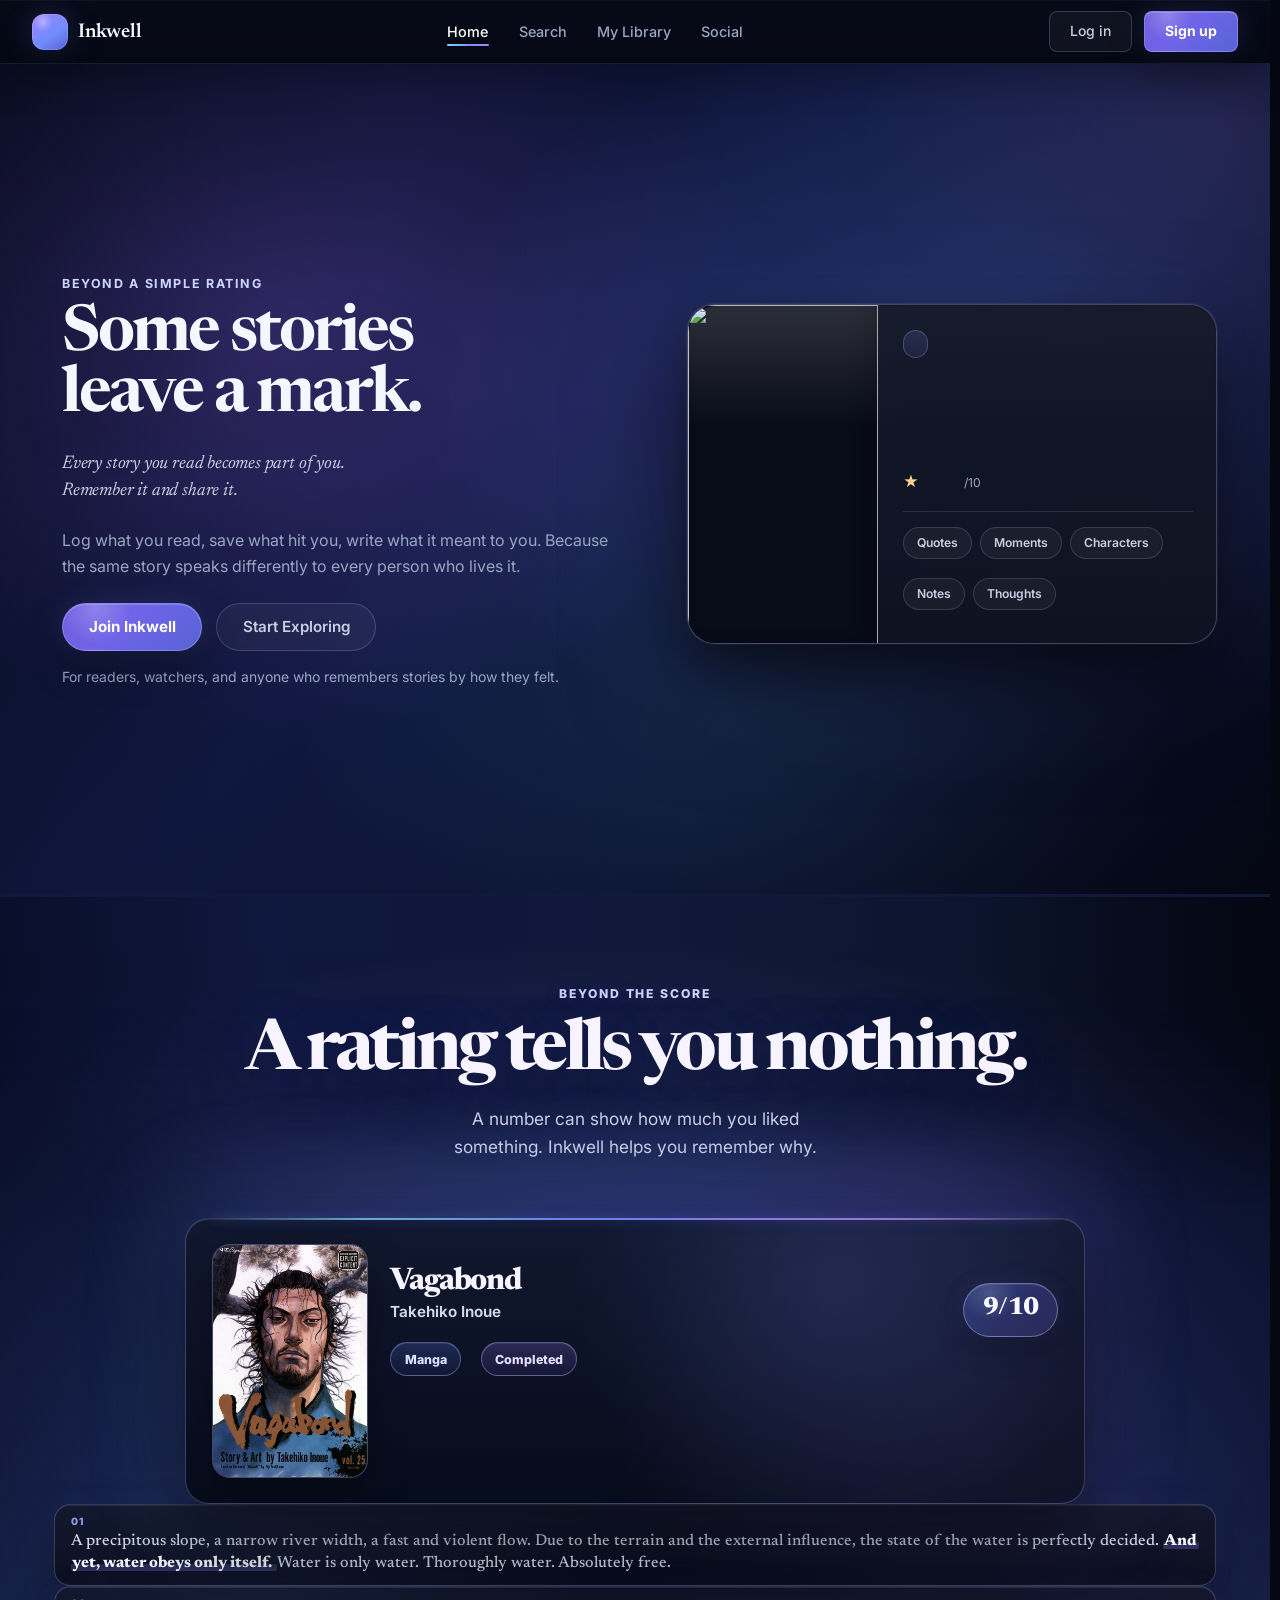
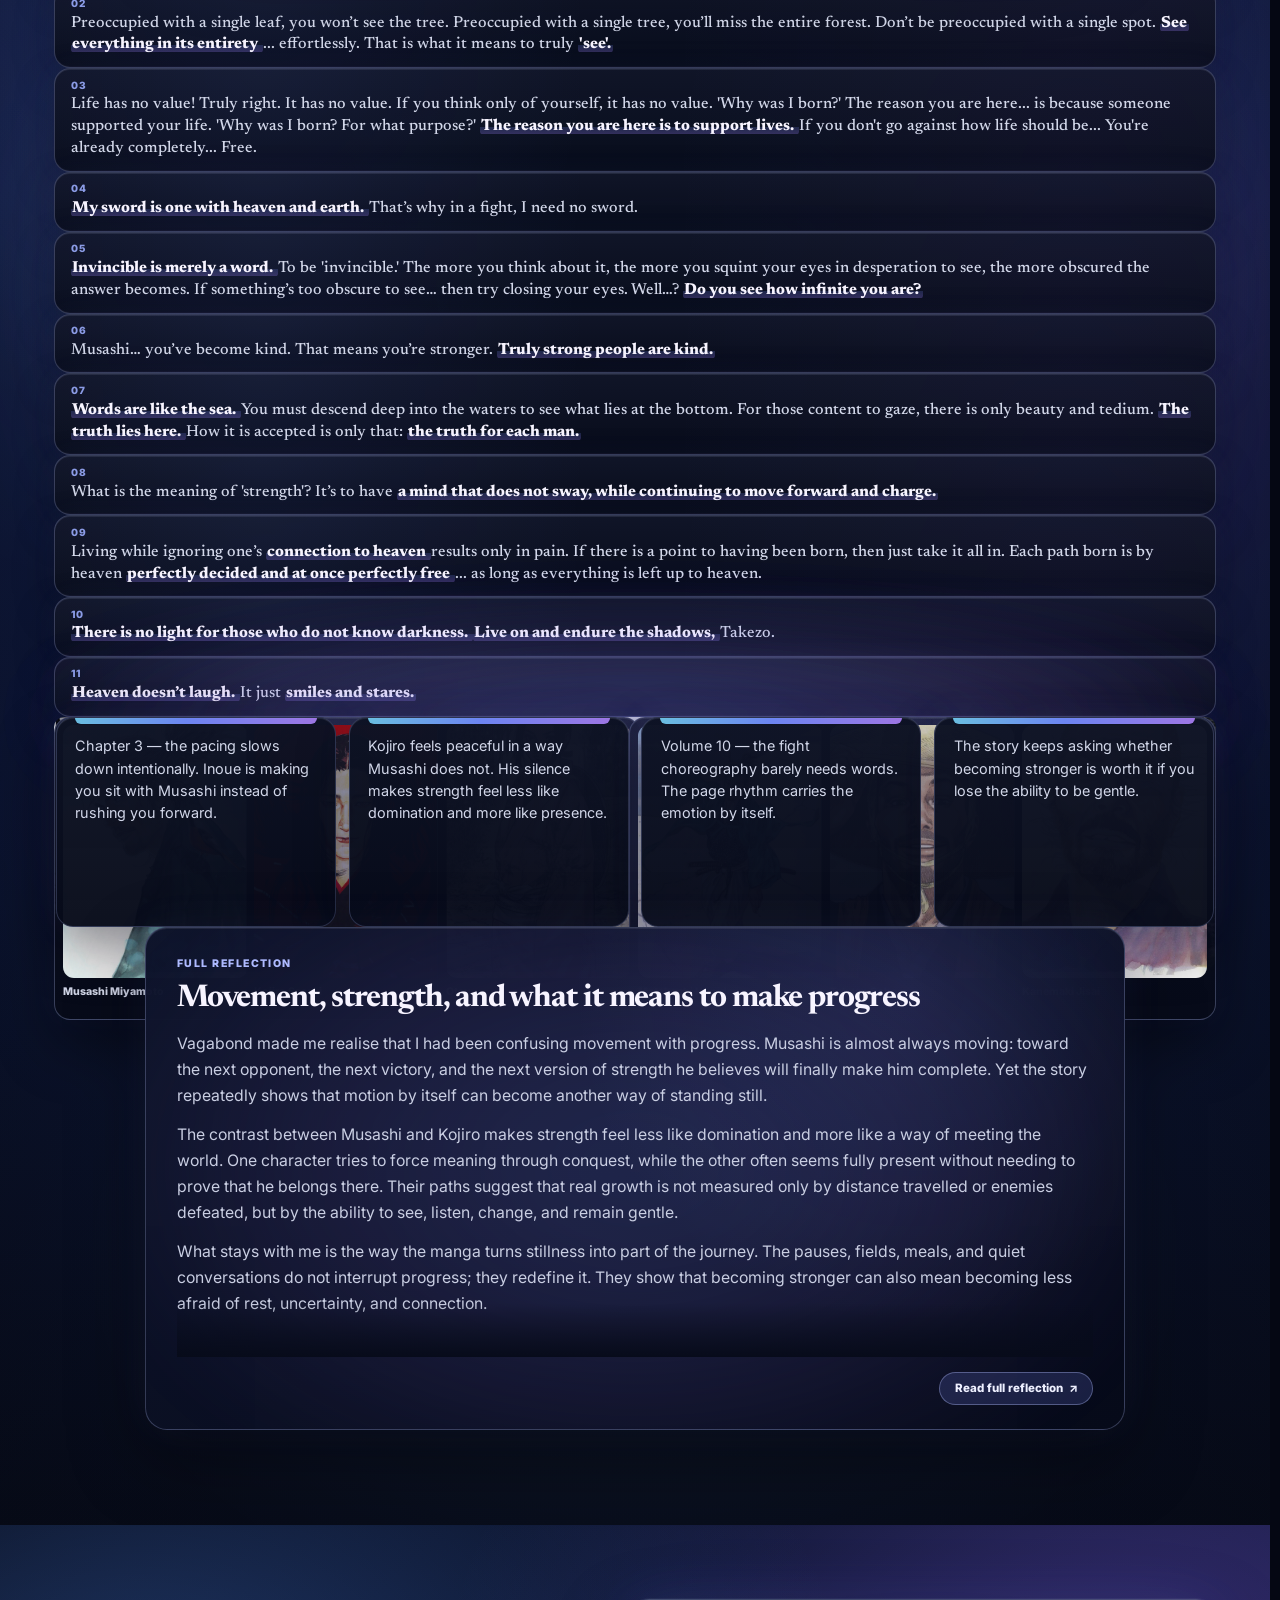
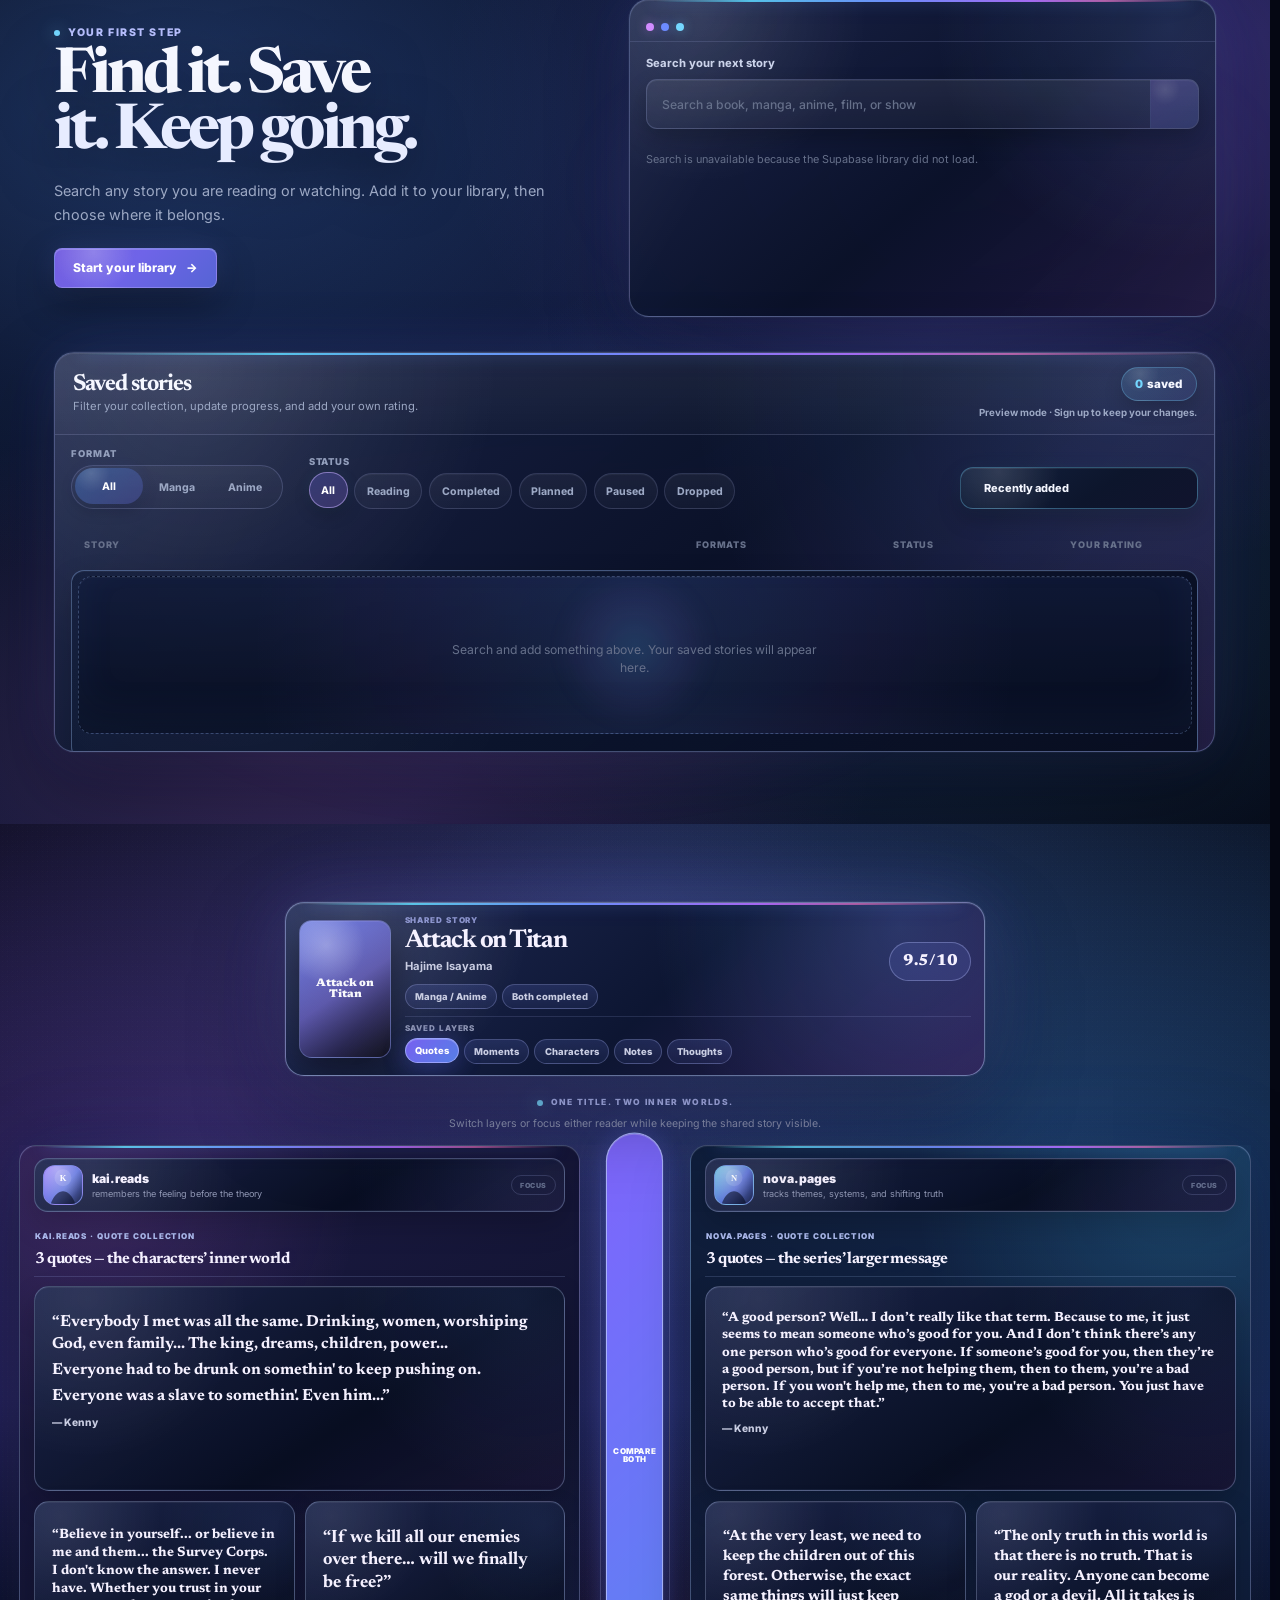
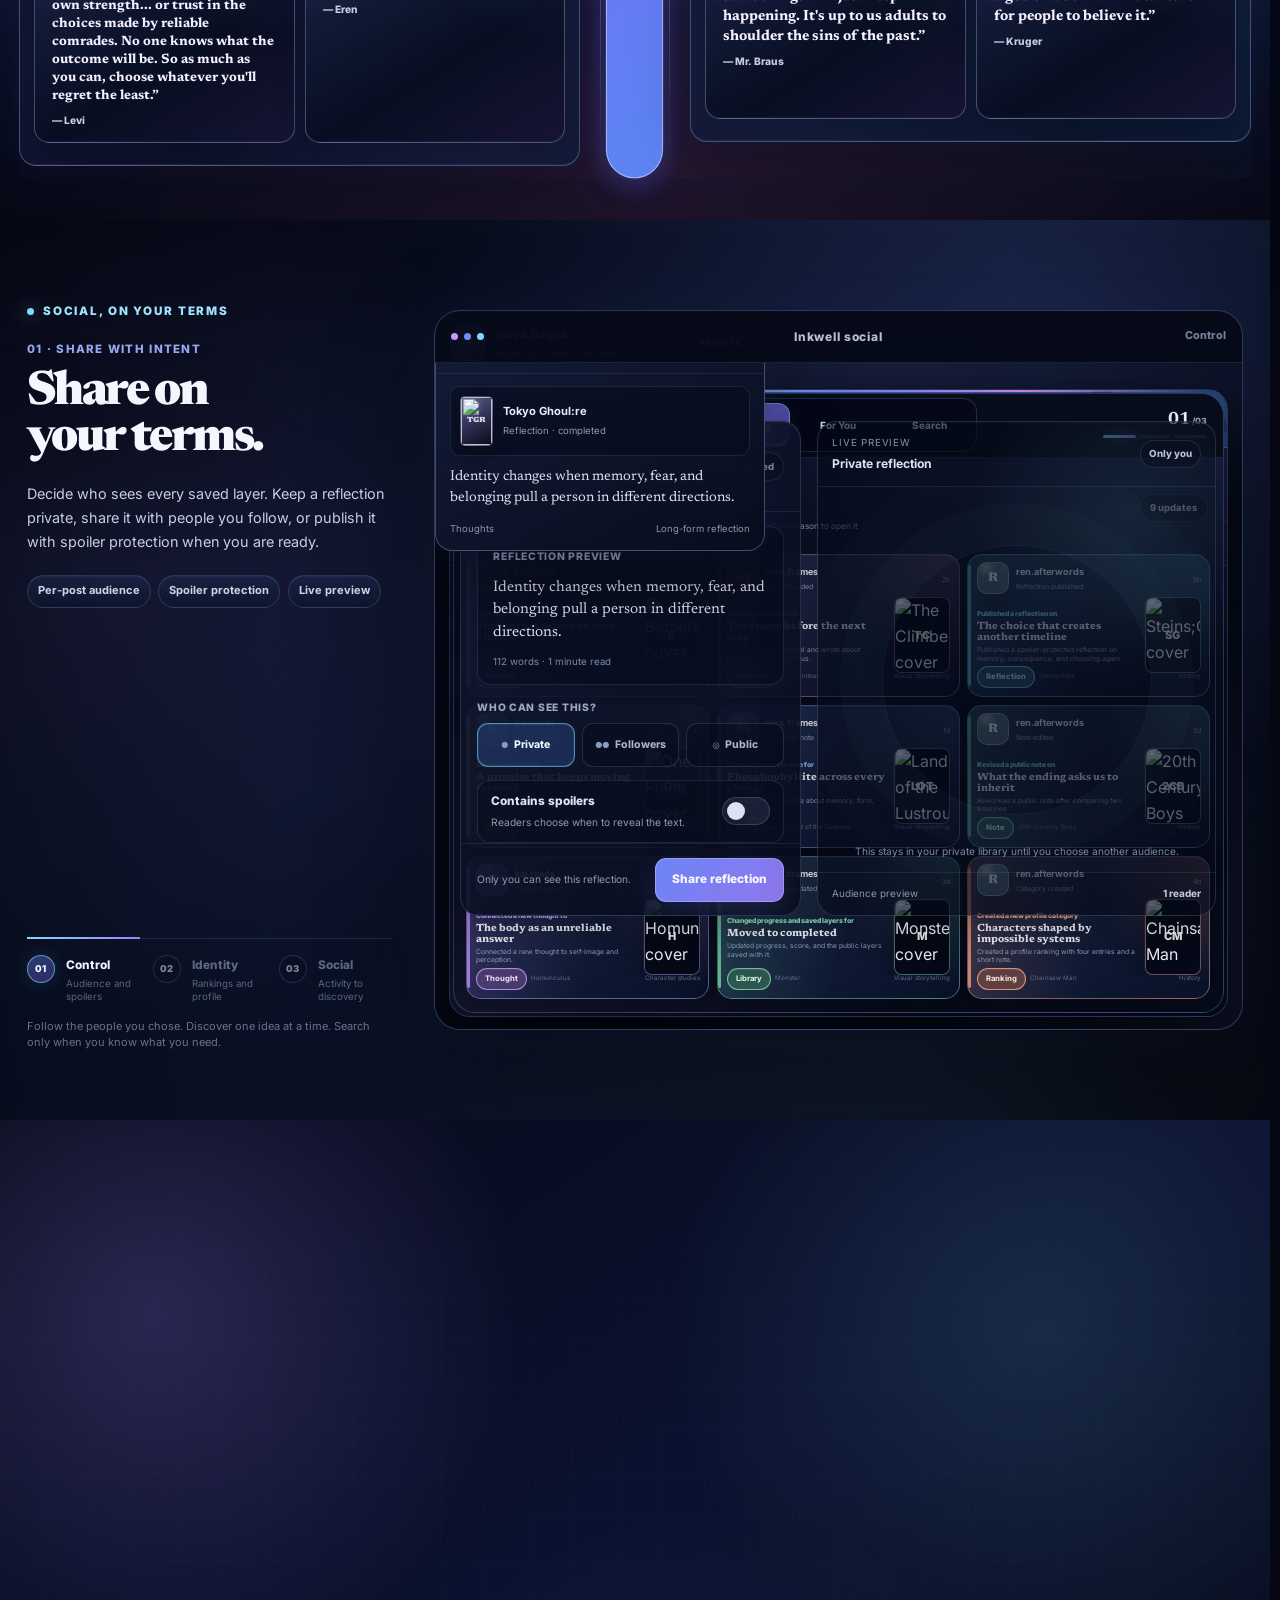
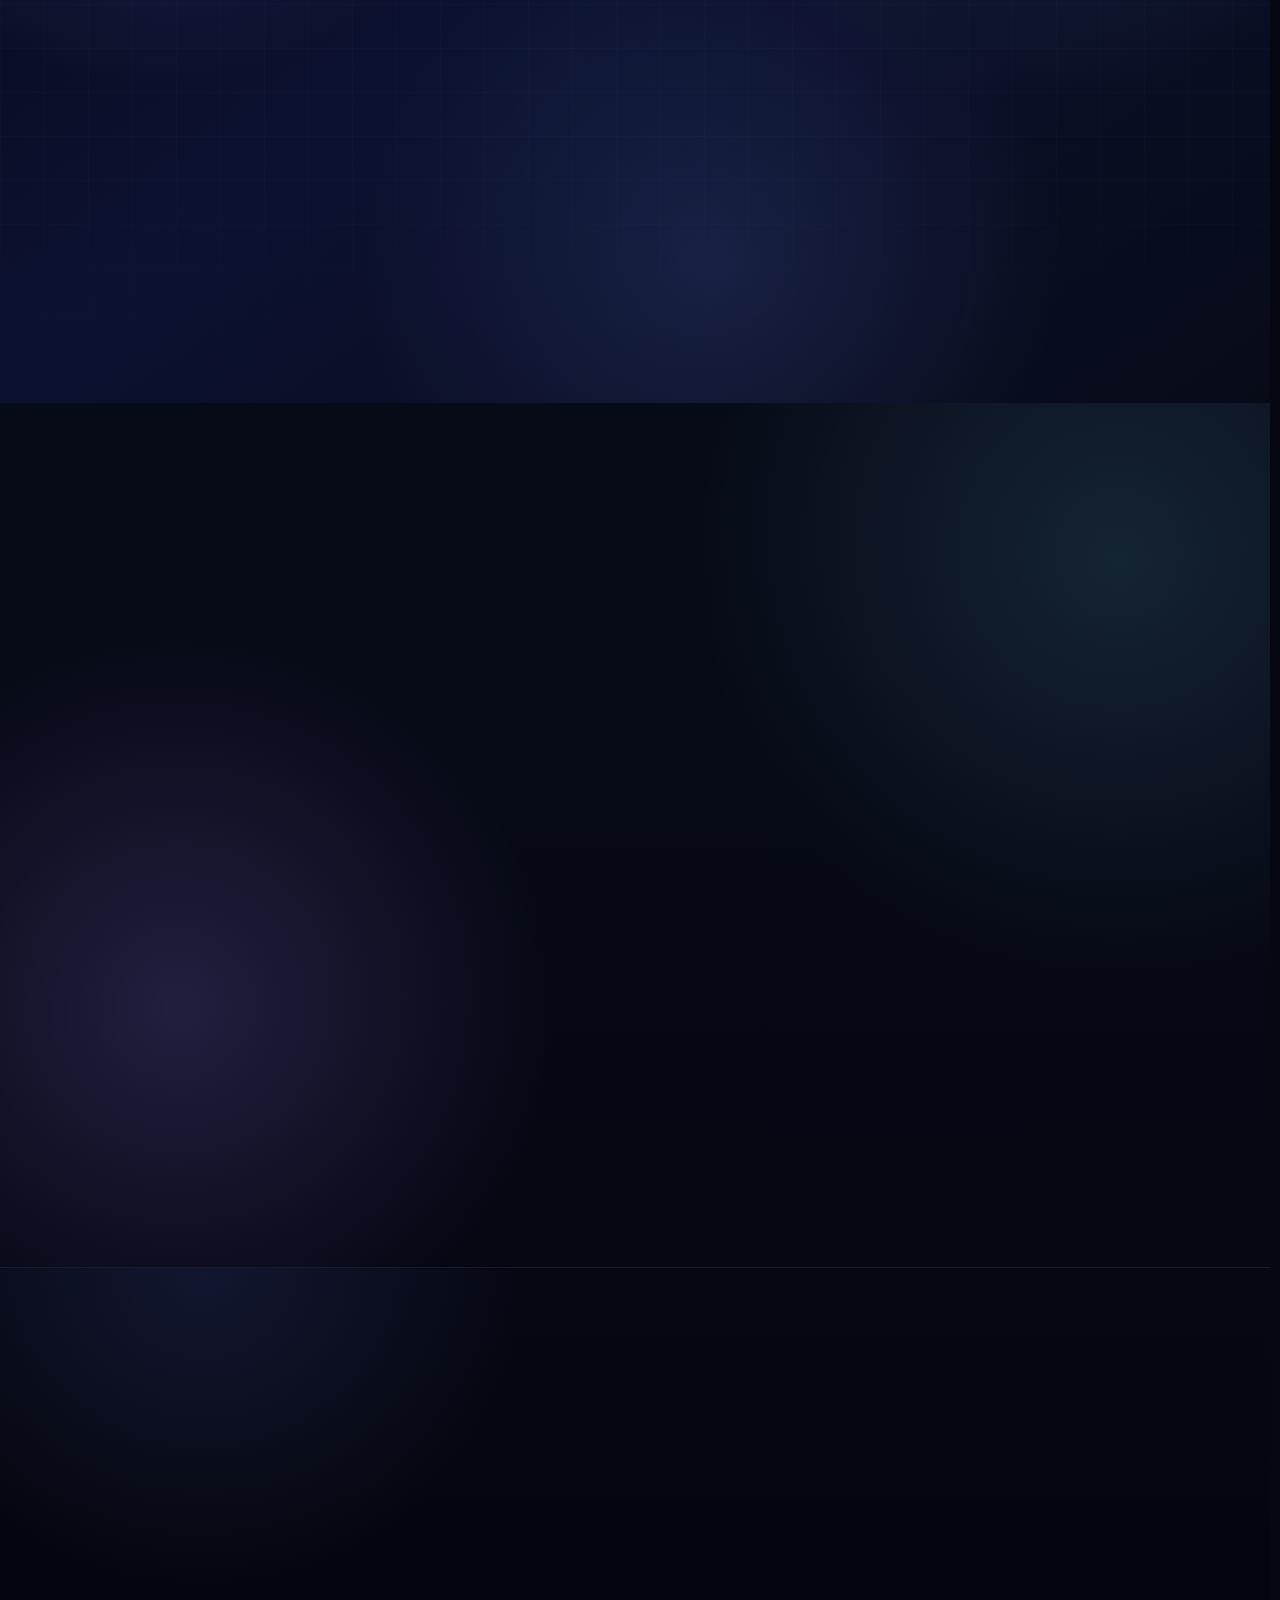
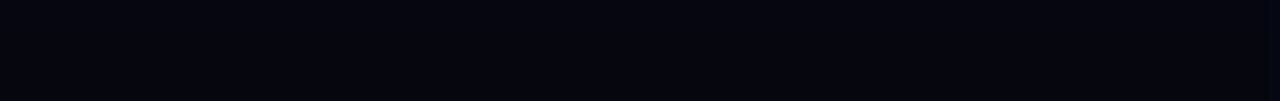
==== commit b6a4189a: "fix" ====
--- a/index.html
+++ b/index.html
@@ -1,547 +1,921 @@
 <!DOCTYPE html>
 <html lang="en">
-  <head>
-    <meta charset="utf-8">
-    <meta content="width=device-width, initial-scale=1.0" name="viewport">
-    <title>InkWell-Home</title>
-    <link href="style.css" rel="stylesheet">
-    <link href="css/homePage/HomeSections.css" rel="stylesheet">
+ <head>
+  <meta charset="utf-8"/>
+  <meta content="width=device-width, initial-scale=1.0" name="viewport"/>
+  <title>
+   InkWell-Home
+  </title>
+  <link href="style.css" rel="stylesheet"/>
+  <link href="css/homePage/HomeSections.css" rel="stylesheet"/>
+  <link href="https://cdn.jsdelivr.net/npm/@tabler/icons-webfont@2.44.0/tabler-icons.min.css" rel="stylesheet"/>
+ </head>
+ <!-- Home Page-->
+ <body>
+  <!-- Nav Bar -->
+  <nav>
+   <!-- LEFT  Logo -->
+   <a class="nav-logo" href="index.html">
+    <div class="nav-logo-icon">
+     <i class="ti ti-book-2">
+     </i>
+    </div>
+    <span class="nav-logo-text">
+     Inkwell
+    </span>
+   </a>
+   <!-- CENTER  Links -->
+   <ul class="nav-links">
+    <li>
+     <a class="active" href="index.html">
+      Home
+     </a>
+    </li>
+    <li>
+     <a href="search.html">
+      Search
+     </a>
+    </li>
+    <li>
+     <a href="library.html">
+      My Library
+     </a>
+    </li>
+    <li>
+     <a href="social.html">
+      Social
+     </a>
+    </li>
+   </ul>
+   <!-- RIGHT  Auth -->
+   <div class="nav-auth">
+    <a class="btn-ghost" href="login.html">
+     Log in
+    </a>
+    <a class="btn-primary" href="login.html">
+     Sign up
+    </a>
+   </div>
+  </nav>
+  <!-- One pinned viewport for Sections 1–7 -->
+  <div class="home-journey-shell" data-home-journey-shell="">
+   <div class="home-journey-stage" data-home-journey-stage="">
 
-    <link href="https://cdn.jsdelivr.net/npm/@tabler/icons-webfont@2.44.0/tabler-icons.min.css" rel="stylesheet">
-  </head>
-  <!-- Home Page-->
-  <body>
-    <!-- Nav Bar -->
-    <nav>
-      <!-- LEFT  Logo -->
-      <a class="nav-logo" href="index.html">
-        <div class="nav-logo-icon">
-          <i class="ti ti-book-2"></i>
+    <!-- Section 1 Hero -->
+    <section class="hero">
+     <!-- DIV 1 - LEFT SIDE - Text -->
+     <div class="hero-left">
+      <span class="hero-label">
+       Beyond a simple rating
+      </span>
+      <h1 class="hero-title">
+       <span class="hero-title-line">
+        Some stories
+       </span>
+       <span class="hero-title-line">
+        leave a mark.
+       </span>
+      </h1>
+      <h2 class="hero-subtitle">
+       Every story you read becomes part of you.
+       <br/>
+       Remember it and share it.
+      </h2>
+      <p class="hero-p">
+       Log what you read, save what hit you, write what it meant to you. Because the same story speaks differently to every person who lives it.
+      </p>
+      <div class="hero-buttons">
+       <a class="hero-btn-primary" href="signup.html">
+        Join Inkwell
+       </a>
+       <a class="hero-btn-ghost" href="search.html">
+        Start Exploring
+       </a>
+      </div>
+      <p class="hero-proof">
+       For readers, watchers, and anyone who remembers stories by how they felt.
+      </p>
+     </div>
+     <!-- DIV 2 - RIGHT SIDE - Rotating Card -->
+     <div class="hero-right">
+      <!-- THE TILT CARD -->
+      <div class="card-effect">
+       <!-- GLARE LAYER - JS controls this -->
+       <div class="card-glare">
+       </div>
+       <!-- DIV 1 inside card - Cover -->
+       <div class="card-cover-side">
+        <img alt="" class="card-cover-img" id="card-cover" src=""/>
+       </div>
+       <!-- DIV 2 inside card - Info -->
+       <div class="card-info-side">
+        <span class="card-type" id="card-type">
+        </span>
+        <h3 class="card-title" id="card-title">
+        </h3>
+        <p class="card-author" id="card-author">
+        </p>
+        <div class="card-score">
+         <span class="card-star">
+          ★
+         </span>
+         <span id="card-score">
+         </span>
+         <span class="card-max-score">
+          /10
+         </span>
         </div>
-        <span class="nav-logo-text">Inkwell</span>
-      </a>
-      <!-- CENTER  Links -->
-      <ul class="nav-links">
-        <li><a class="active" href="index.html">Home</a></li>
-        <li><a href="search.html">Search</a></li>
-        <li><a href="library.html">My Library</a></li>
-        <li><a href="social.html">Social</a></li>
-      </ul>
-      <!-- RIGHT  Auth -->
-      <div class="nav-auth">
-        <a class="btn-ghost" href="login.html">Log in</a>
-        <a class="btn-primary" href="login.html">Sign up</a>
+        <!-- DIV 3 inside card - Buttons -->
+        <div class="card-buttons">
+         <button class="card-btn">
+          Quotes
+         </button>
+         <button class="card-btn">
+          Moments
+         </button>
+         <button class="card-btn">
+          Characters
+         </button>
+         <button class="card-btn">
+          Notes
+         </button>
+         <button class="card-btn">
+          Thoughts
+         </button>
+        </div>
+       </div>
       </div>
-    </nav>
-    
-    <!-- One pinned viewport for Sections 1–5 -->
-    <div class="home-journey-shell" data-home-journey-shell="">
-      <div class="home-journey-stage" data-home-journey-stage="">
+     </div>
+    </section>
 
-        <!-- Section 1 Hero -->
-        <section class="hero">
-          <!-- DIV 1 - LEFT SIDE - Text -->
-          <div class="hero-left">
-            <span class="hero-label">Beyond a simple rating</span>
-            <h1 class="hero-title">
-              <span class="hero-title-line">Some stories</span>
-              <span class="hero-title-line">leave a mark.</span>
-            </h1>
-            <h2 class="hero-subtitle">
-              Every story you read becomes part of you.
-              <br>
-              Remember it and share it.
-            </h2>
-            <p class="hero-p">Log what you read, save what hit you, write what it meant to you. Because the same story speaks differently to every person who lives it.</p>
-            <div class="hero-buttons">
-              <a class="hero-btn-primary" href="signup.html">Join Inkwell</a>
-              <a class="hero-btn-ghost" href="search.html">Start Exploring</a>
-            </div>
-            <p class="hero-proof">For readers, watchers, and anyone who remembers stories by how they felt.</p>
-          </div>
-          <!-- DIV 2 - RIGHT SIDE - Rotating Card -->
-          <div class="hero-right">
-            <!-- THE TILT CARD -->
-            <div class="card-effect">
-              <!-- GLARE LAYER - JS controls this -->
-              <div class="card-glare"></div>
-              <!-- DIV 1 inside card - Cover -->
-              <div class="card-cover-side">
-                <img alt="" class="card-cover-img" id="card-cover" src="">
-              </div>
-              <!-- DIV 2 inside card - Info -->
-              <div class="card-info-side">
-                <span class="card-type" id="card-type"></span>
-                <h3 class="card-title" id="card-title"></h3>
-                <p class="card-author" id="card-author"></p>
-                <div class="card-score">
-                  <span class="card-star">★</span>
-                  <span id="card-score"></span>
-                  <span class="card-max-score">/10</span>
-                </div>
-                <!-- DIV 3 inside card - Buttons -->
-                <div class="card-buttons">
-                  <button class="card-btn">Quotes</button>
-                  <button class="card-btn">Moments</button>
-                  <button class="card-btn">Characters</button>
-                  <button class="card-btn">Notes</button>
-                  <button class="card-btn">Thoughts</button>
-                </div>
-              </div>
-            </div>
-          </div>
-        </section>
+    <!-- Section 2 Product -->
+    <section aria-labelledby="section-2-title" class="section section-empty-shelf" id="section-2-empty-shelf">
+     <header class="section-2-header">
+      <span class="section-label">
+       Beyond the score
+      </span>
+      <h2 id="section-2-title">
+       A rating tells you nothing.
+      </h2>
+      <p>
+       A number can show how much you liked something. Inkwell helps you remember why.
+      </p>
+     </header>
+     <p aria-live="polite" class="sr-only" id="section-2-status" role="status">
+     </p>
+     <div class="empty-shelf-scroll">
+      <div class="stage-viewport">
+       <!-- Persistent card -->
+       <div class="card-wrap">
+        <article aria-label="Vagabond — saved to your library" class="media-library-row">
+         <div class="media-row-cover">
+          <img alt="Vagabond manga cover" src="img/section2/vagabond-cover.jpg"/>
+         </div>
+         <div class="media-row-info">
+          <h3>
+           Vagabond
+          </h3>
+          <p>
+           Takehiko Inoue
+          </p>
+         </div>
+         <div class="media-row-format">
+          <span>
+           Manga
+          </span>
+         </div>
+         <div class="media-row-status">
+          <span>
+           Completed
+          </span>
+         </div>
+         <div aria-label="Rating 9 out of 10. A rating alone does not explain why." class="media-row-score" tabindex="0">
+          <span>
+           9/10
+          </span>
+         </div>
+         <div aria-label="Saved details for Vagabond" class="media-row-details">
+          <button class="depth-button depth-button-quotes" type="button">
+           Quotes
+          </button>
+          <button class="depth-button depth-button-moment" type="button">
+           Moments
+          </button>
+          <button class="depth-button depth-button-character" type="button">
+           Characters
+          </button>
+          <button class="depth-button depth-button-notes" type="button">
+           Notes
+          </button>
+          <button class="depth-button depth-button-thoughts" type="button">
+           Thoughts
+          </button>
+         </div>
+        </article>
+       </div>
+       <!-- Evidence scene 1: Quotes -->
+       <div aria-hidden="true" class="scroll-stage" data-stage="quotes-fall">
+        <div aria-label="Saved quotes from Vagabond" class="falling-quotes">
+         <blockquote class="falling-quote quote-1 quote-long" data-quote-number="01" data-rotate="-0.55">
+          <p class="quote-text">
+           A precipitous slope, a narrow river width, a fast and violent flow. Due to the terrain and the external influence, the state of the water is perfectly decided.
+           <span class="quote-emphasis">
+            And yet, water obeys only itself.
+           </span>
+           Water is only water. Thoroughly water. Absolutely free.
+          </p>
+         </blockquote>
+         <blockquote class="falling-quote quote-2 quote-long" data-quote-number="02" data-rotate="0.35">
+          <p class="quote-text">
+           Preoccupied with a single leaf, you won’t see the tree. Preoccupied with a single tree, you’ll miss the entire forest. Don’t be preoccupied with a single spot.
+           <span class="quote-emphasis">
+            See everything in its entirety
+           </span>
+           ... effortlessly. That is what it means to truly
+           <span class="quote-emphasis">
+            'see'.
+           </span>
+          </p>
+         </blockquote>
+         <blockquote class="falling-quote quote-3 quote-xl" data-quote-number="03" data-rotate="-0.35">
+          <p class="quote-text">
+           Life has no value! Truly right. It has no value. If you think only of yourself, it has no value. 'Why was I born?' The reason you are here... is because someone supported your life. 'Why was I born? For what purpose?'
+           <span class="quote-emphasis">
+            The reason you are here is to support lives.
+           </span>
+           If you don't go against how life should be... You're already completely... Free.
+          </p>
+         </blockquote>
+         <blockquote class="falling-quote quote-4 quote-short" data-quote-number="04" data-rotate="0.45">
+          <p class="quote-text">
+           <span class="quote-emphasis">
+            My sword is one with heaven and earth.
+           </span>
+           That’s why in a fight, I need no sword.
+          </p>
+         </blockquote>
+         <blockquote class="falling-quote quote-5 quote-long" data-quote-number="05" data-rotate="-0.40">
+          <p class="quote-text">
+           <span class="quote-emphasis">
+            Invincible is merely a word.
+           </span>
+           To be 'invincible.' The more you think about it, the more you squint your eyes in desperation to see, the more obscured the answer becomes. If something’s too obscure to see… then try closing your eyes. Well…?
+           <span class="quote-emphasis">
+            Do you see how infinite you are?
+           </span>
+          </p>
+         </blockquote>
+         <blockquote class="falling-quote quote-6 quote-short" data-quote-number="06" data-rotate="0.30">
+          <p class="quote-text">
+           Musashi… you’ve become kind. That means you’re stronger.
+           <span class="quote-emphasis">
+            Truly strong people are kind.
+           </span>
+          </p>
+         </blockquote>
+         <blockquote class="falling-quote quote-7 quote-long" data-quote-number="07" data-rotate="-0.45">
+          <p class="quote-text">
+           <span class="quote-emphasis">
+            Words are like the sea.
+           </span>
+           You must descend deep into the waters to see what lies at the bottom. For those content to gaze, there is only beauty and tedium.
+           <span class="quote-emphasis">
+            The truth lies here.
+           </span>
+           How it is accepted is only that:
+           <span class="quote-emphasis">
+            the truth for each man.
+           </span>
+          </p>
+         </blockquote>
+         <blockquote class="falling-quote quote-8 quote-medium" data-quote-number="08" data-rotate="0.35">
+          <p class="quote-text">
+           What is the meaning of 'strength'? It’s to have
+           <span class="quote-emphasis">
+            a mind that does not sway, while continuing to move forward and charge.
+           </span>
+          </p>
+         </blockquote>
+         <!-- Quote 09 -->
+         <blockquote class="falling-quote quote-9 quote-long" data-quote-number="09" data-rotate="-0.20">
+          <p class="quote-text">
+           Living while ignoring one’s
+           <span class="quote-emphasis">
+            connection to heaven
+           </span>
+           results only in pain. If there is a point to having been born, then just take it all in. Each path born is by heaven
+           <span class="quote-emphasis">
+            perfectly decided and at once perfectly free
+           </span>
+           ... as long as everything is left up to heaven.
+          </p>
+         </blockquote>
+         <!-- Quote 10 -->
+         <blockquote class="falling-quote quote-10 quote-short" data-quote-number="10" data-rotate="0.28">
+          <p class="quote-text">
+           <span class="quote-emphasis">
+            There is no light for those who do not know darkness.
+           </span>
+           <span class="quote-emphasis">
+            Live on and endure the shadows,
+           </span>
+           Takezo.
+          </p>
+         </blockquote>
+         <!-- Quote 11 -->
+         <blockquote class="falling-quote quote-11 quote-short" data-quote-number="11" data-rotate="-0.18">
+          <p class="quote-text">
+           <span class="quote-emphasis">
+            Heaven doesn’t laugh.
+           </span>
+           It just
+           <span class="quote-emphasis">
+            smiles and stares.
+           </span>
+          </p>
+         </blockquote>
+        </div>
+       </div>
+       <!-- Evidence scene 2: Moments -->
+       <div aria-hidden="true" class="scroll-stage" data-stage="moments-move">
+        <div class="moving-moments">
+         <!-- Square 1 -->
+         <figure class="moment-frame moment-square moment-frame-1" data-rotate="-2" tabindex="0">
+          <img alt="Saved Vagabond moment" src="img/section2/vagabond-moment-1.jpg"/>
+         </figure>
+         <!-- Vertical 1 -->
+         <figure class="moment-frame moment-vertical moment-frame-5" data-rotate="-2" tabindex="0">
+          <img alt="Saved Vagabond vertical moment" src="img/section2/vagabond-moment-5.jpg"/>
+         </figure>
+         <!-- Square 2 -->
+         <figure class="moment-frame moment-square moment-frame-2" data-rotate="3" tabindex="0">
+          <img alt="Saved Vagabond moment" src="img/section2/vagabond-moment-2.jpg"/>
+         </figure>
+         <!-- Vertical 2 -->
+         <figure class="moment-frame moment-vertical moment-frame-6" data-rotate="2" tabindex="0">
+          <img alt="Saved Vagabond vertical moment" src="img/section2/vagabond-moment-6.jpg"/>
+         </figure>
+         <!-- Square 3 -->
+         <figure class="moment-frame moment-square moment-frame-3" data-rotate="-3" tabindex="0">
+          <img alt="Saved Vagabond moment" src="img/section2/vagabond-moment-3.jpg"/>
+         </figure>
+         <!-- Vertical 3 -->
+         <figure class="moment-frame moment-vertical moment-frame-7" data-rotate="-1" tabindex="0">
+          <img alt="Saved Vagabond vertical moment" src="img/section2/vagabond-moment-7.jpg"/>
+         </figure>
+         <!-- Square 4 -->
+         <figure class="moment-frame moment-square moment-frame-4" data-rotate="2" tabindex="0">
+          <img alt="Saved Vagabond moment" src="img/section2/vagabond-moment-4.jpg"/>
+         </figure>
+         <!-- Vertical 4 -->
+         <figure class="moment-frame moment-vertical moment-frame-8" data-rotate="3" tabindex="0">
+          <img alt="Saved Vagabond vertical moment" src="img/section2/vagabond-moment-8.jpg"/>
+         </figure>
+        </div>
+       </div>
+       <!-- Evidence scene 3: Characters -->
+       <div aria-hidden="true" class="scroll-stage" data-stage="characters-appear">
+        <div class="character-cloud">
+         <figure class="character-name character-1" data-rotate="-2">
+          <img alt="Musashi Miyamoto" src="img/section2/Musashi Miyamoto.jpg"/>
+          <figcaption>
+           Musashi Miyamoto
+          </figcaption>
+         </figure>
+         <figure class="character-name character-2" data-rotate="3">
+          <img alt="Kojiro Sasaki" src="img/section2/Kojiro Sasaki.jpg"/>
+          <figcaption>
+           Kojiro Sasaki
+          </figcaption>
+         </figure>
+         <figure class="character-name character-3" data-rotate="-3">
+          <img alt="Otsu" src="img/section2/Otsu.jpg"/>
+          <figcaption>
+           Otsu
+          </figcaption>
+         </figure>
+         <figure class="character-name character-4" data-rotate="2">
+          <img alt="Matahachi Honiden" src="img/section2/Matahachi Honiden.jpg"/>
+          <figcaption>
+           Matahachi Honiden
+          </figcaption>
+         </figure>
+         <figure class="character-name character-5" data-rotate="-2">
+          <img alt="Takuan Soho" src="img/section2/Takuan Soho.jpg"/>
+          <figcaption>
+           Takuan Soho
+          </figcaption>
+         </figure>
+         <figure class="character-name character-6" data-rotate="2">
+          <img alt="Kanemaki Jisai" src="img/section2/Kanemaki Jisai.jpg"/>
+          <figcaption>
+           Kanemaki Jisai
+          </figcaption>
+         </figure>
+        </div>
+       </div>
+       <!-- Evidence scene 4: Notes -->
+       <div aria-hidden="true" class="scroll-stage" data-stage="notes-appear">
+        <div class="notes-cloud">
+         <p class="note-card note-1" data-rotate="-4">
+          Chapter 3 — the pacing slows down intentionally. Inoue is making you sit with Musashi instead of rushing you forward.
+         </p>
+         <p class="note-card note-2" data-rotate="3">
+          Kojiro feels peaceful in a way Musashi does not. His silence makes strength feel less like domination and more like presence.
+         </p>
+         <p class="note-card note-3" data-rotate="-2">
+          Volume 10 — the fight choreography barely needs words. The page rhythm carries the emotion by itself.
+         </p>
+         <p class="note-card note-4" data-rotate="2">
+          The story keeps asking whether becoming stronger is worth it if you lose the ability to be gentle.
+         </p>
+        </div>
+       </div>
+       <!-- Evidence scene 5: one long reflection -->
+       <div aria-hidden="true" class="scroll-stage" data-stage="thoughts-appear">
+        <article class="thoughts-cloud s2-reflection-card">
+         <span class="s2-reflection-eyebrow">
+          Full reflection
+         </span>
+         <h3>
+          Movement, strength, and what it means to make progress
+         </h3>
+         <div aria-hidden="false" class="s2-reflection-preview">
+          <p>
+           Vagabond made me realise that I had been confusing movement with progress. Musashi is almost always moving: toward the next opponent, the next victory, and the next version of strength he believes will finally make him complete. Yet the story repeatedly shows that motion by itself can become another way of standing still.
+          </p>
+          <p>
+           The contrast between Musashi and Kojiro makes strength feel less like domination and more like a way of meeting the world. One character tries to force meaning through conquest, while the other often seems fully present without needing to prove that he belongs there. Their paths suggest that real growth is not measured only by distance travelled or enemies defeated, but by the ability to see, listen, change, and remain gentle.
+          </p>
+          <p>
+           What stays with me is the way the manga turns stillness into part of the journey. The pauses, fields, meals, and quiet conversations do not interrupt progress; they redefine it. They show that becoming stronger can also mean becoming less afraid of rest, uncertainty, and connection.
+          </p>
+         </div>
+         <button aria-haspopup="dialog" class="s2-read-reflection" data-s2-open-reflection="" type="button">
+          Read full reflection
+          <span aria-hidden="true">
+           ↗
+          </span>
+         </button>
+        </article>
+       </div>
+       <dialog class="s2-reflection-dialog" data-s2-reflection-dialog="">
+        <div class="s2-reflection-window">
+         <header class="s2-reflection-toolbar">
+          <span>
+           Inkwell reflection
+          </span>
+          <button aria-label="Close reflection" data-s2-close-reflection="" type="button">
+           ×
+          </button>
+         </header>
+         <div class="s2-reflection-scroll">
+          <span class="s2-reflection-eyebrow">
+           Vagabond · Full reflection
+          </span>
+          <h2>
+           Movement, strength, and what it means to make progress
+          </h2>
+          <p>
+           Vagabond made me realise that I had been confusing movement with progress. Musashi is almost always moving: toward the next opponent, the next victory, and the next version of strength he believes will finally make him complete. Yet the story repeatedly shows that motion by itself can become another way of standing still. A person can cross enormous distances while carrying the same fear, pride, and loneliness into every new place.
+          </p>
+          <p>
+           Early in the story, strength appears measurable. It can be counted through victories, reputation, survival, and the fear a name creates in other people. That definition gives Musashi a direction, but it also traps him. Every victory creates the need for another because none of them can answer the deeper question beneath his ambition: what would make his life feel meaningful when there is nobody left to defeat?
+          </p>
+          <h3>
+           Strength without an audience
+          </h3>
+          <p>
+           The contrast between Musashi and Kojiro makes the idea of strength feel much less simple. Kojiro's presence suggests a kind of ability that does not constantly need to announce or justify itself. He can be intensely competitive while still appearing connected to the immediate world around him. That difference exposes how much of Musashi's idea of strength is built for an imagined audience.
+          </p>
+          <p>
+           The story becomes most powerful when it asks whether becoming stronger is worth anything if the process destroys the ability to be gentle. Gentleness is not presented as weakness. It is a form of control, attention, and confidence that does not need to reduce another person in order to exist.
+          </p>
+          <h3>
+           Progress as attention
+          </h3>
+          <p>
+           Real progress begins when Musashi becomes capable of noticing more than the obstacle directly in front of him. Farming, friendship, grief, responsibility, and ordinary work all force him to encounter forms of difficulty that cannot be solved by cutting through them. These experiences do not erase his past; they change the way he understands what his strength is for.
+          </p>
+          <p>
+           That is what stayed with me most. Progress is not simply moving faster or becoming harder to stop. Sometimes it is the slower work of becoming less controlled by the fear that made movement feel necessary in the first place. Vagabond turns the pursuit of invincibility into a question about presence: can a person become strong enough to stop proving that they are strong?
+          </p>
+         </div>
+        </div>
+       </dialog>
+      </div>
+     </div>
+    </section>
 
-        <!-- Section 2 Product -->
-        <section aria-labelledby="section-2-title" class="section section-empty-shelf" id="section-2-empty-shelf">
-          <header class="section-2-header">
-            <span class="section-label">Beyond the score</span>
-            <h2 id="section-2-title">A rating tells you nothing.</h2>
-            <p>A number can show how much you liked something. Inkwell helps you remember why.</p>
-          </header>
-          <p aria-live="polite" class="sr-only" id="section-2-status" role="status"></p>
-          <div class="empty-shelf-scroll">
-            <div class="stage-viewport">
-              <!-- Persistent card -->
-              <div class="card-wrap">
-                <article aria-label="Vagabond — saved to your library" class="media-library-row">
-                  <div class="media-row-cover">
-                    <img alt="Vagabond manga cover" src="img/section2/vagabond-cover.jpg">
-                  </div>
-                  <div class="media-row-info">
-                    <h3>Vagabond</h3>
-                    <p>Takehiko Inoue</p>
-                  </div>
-                  <div class="media-row-format">
-                    <span>Manga</span>
-                  </div>
-                  <div class="media-row-status">
-                    <span>Completed</span>
-                  </div>
-                  <div aria-label="Rating 9 out of 10. A rating alone does not explain why." class="media-row-score" tabindex="0">
-                    <span>9/10</span>
-                  </div>
-                  <div aria-label="Saved details for Vagabond" class="media-row-details">
-                    <button class="depth-button depth-button-quotes" type="button">Quotes</button>
-                    <button class="depth-button depth-button-moment" type="button">Moments</button>
-                    <button class="depth-button depth-button-character" type="button">Characters</button>
-                    <button class="depth-button depth-button-notes" type="button">Notes</button>
-                    <button class="depth-button depth-button-thoughts" type="button">Thoughts</button>
-                  </div>
-                </article>
-              </div>
-              <!-- Evidence scene 1: Quotes -->
-              <div aria-hidden="true" class="scroll-stage" data-stage="quotes-fall">
-                <div aria-label="Saved quotes from Vagabond" class="falling-quotes">
-                  <blockquote class="falling-quote quote-1 quote-long" data-quote-number="01" data-rotate="-0.55">
-                    <p class="quote-text">A precipitous slope, a narrow river width, a fast and violent flow. Due to the terrain and the external influence, the state of the water is perfectly decided. <span class="quote-emphasis">And yet, water obeys only itself.</span> Water is only water. Thoroughly water. Absolutely free.</p>
-                  </blockquote>
-                  <blockquote class="falling-quote quote-2 quote-long" data-quote-number="02" data-rotate="0.35">
-                    <p class="quote-text">Preoccupied with a single leaf, you won’t see the tree. Preoccupied with a single tree, you’ll miss the entire forest. Don’t be preoccupied with a single spot. <span class="quote-emphasis">See everything in its entirety</span> ... effortlessly. That is what it means to truly <span class="quote-emphasis">'see'.</span></p>
-                  </blockquote>
-                  <blockquote class="falling-quote quote-3 quote-xl" data-quote-number="03" data-rotate="-0.35">
-                    <p class="quote-text">Life has no value! Truly right. It has no value. If you think only of yourself, it has no value. 'Why was I born?' The reason you are here... is because someone supported your life. 'Why was I born? For what purpose?' <span class="quote-emphasis">The reason you are here is to support lives.</span> If you don't go against how life should be... You're already completely... Free.</p>
-                  </blockquote>
-                  <blockquote class="falling-quote quote-4 quote-short" data-quote-number="04" data-rotate="0.45">
-                    <p class="quote-text"><span class="quote-emphasis">My sword is one with heaven and earth.</span> That’s why in a fight, I need no sword.</p>
-                  </blockquote>
-                  <blockquote class="falling-quote quote-5 quote-long" data-quote-number="05" data-rotate="-0.40">
-                    <p class="quote-text"><span class="quote-emphasis">Invincible is merely a word.</span> To be 'invincible.' The more you think about it, the more you squint your eyes in desperation to see, the more obscured the answer becomes. If something’s too obscure to see… then try closing your eyes. Well…? <span class="quote-emphasis">Do you see how infinite you are?</span></p>
-                  </blockquote>
-                  <blockquote class="falling-quote quote-6 quote-short" data-quote-number="06" data-rotate="0.30">
-                    <p class="quote-text">Musashi… you’ve become kind. That means you’re stronger. <span class="quote-emphasis">Truly strong people are kind.</span></p>
-                  </blockquote>
-                  <blockquote class="falling-quote quote-7 quote-long" data-quote-number="07" data-rotate="-0.45">
-                    <p class="quote-text"><span class="quote-emphasis">Words are like the sea.</span> You must descend deep into the waters to see what lies at the bottom. For those content to gaze, there is only beauty and tedium. <span class="quote-emphasis">The truth lies here.</span> How it is accepted is only that: <span class="quote-emphasis">the truth for each man.</span></p>
-                  </blockquote>
-                  <blockquote class="falling-quote quote-8 quote-medium" data-quote-number="08" data-rotate="0.35">
-                    <p class="quote-text">What is the meaning of 'strength'? It’s to have <span class="quote-emphasis">a mind that does not sway, while continuing to move forward and charge.</span></p>
-                  </blockquote>
-                  <!-- Quote 09 -->
-                  <blockquote class="falling-quote quote-9 quote-long" data-quote-number="09" data-rotate="-0.20">
-                    <p class="quote-text">Living while ignoring one’s <span class="quote-emphasis">connection to heaven</span> results only in pain. If there is a point to having been born, then just take it all in. Each path born is by heaven <span class="quote-emphasis">perfectly decided and at once perfectly free</span> ... as long as everything is left up to heaven.</p>
-                  </blockquote>
-                  <!-- Quote 10 -->
-                  <blockquote class="falling-quote quote-10 quote-short" data-quote-number="10" data-rotate="0.28">
-                    <p class="quote-text"><span class="quote-emphasis">There is no light for those who do not know darkness.</span> <span class="quote-emphasis">Live on and endure the shadows,</span> Takezo.</p>
-                  </blockquote>
-                  <!-- Quote 11 -->
-                  <blockquote class="falling-quote quote-11 quote-short" data-quote-number="11" data-rotate="-0.18">
-                    <p class="quote-text"><span class="quote-emphasis">Heaven doesn’t laugh.</span> It just <span class="quote-emphasis">smiles and stares.</span></p>
-                  </blockquote>
-                </div>
-              </div>
-              <!-- Evidence scene 2: Moments -->
-              <div aria-hidden="true" class="scroll-stage" data-stage="moments-move">
-                <div class="moving-moments">
-                  <!-- Square 1 -->
-                  <figure class="moment-frame moment-square moment-frame-1" data-rotate="-2" tabindex="0">
-                    <img alt="Saved Vagabond moment" src="img/section2/vagabond-moment-1.jpg">
-                  </figure>
-                  <!-- Vertical 1 -->
-                  <figure class="moment-frame moment-vertical moment-frame-5" data-rotate="-2" tabindex="0">
-                    <img alt="Saved Vagabond vertical moment" src="img/section2/vagabond-moment-5.jpg">
-                  </figure>
-                  <!-- Square 2 -->
-                  <figure class="moment-frame moment-square moment-frame-2" data-rotate="3" tabindex="0">
-                    <img alt="Saved Vagabond moment" src="img/section2/vagabond-moment-2.jpg">
-                  </figure>
-                  <!-- Vertical 2 -->
-                  <figure class="moment-frame moment-vertical moment-frame-6" data-rotate="2" tabindex="0">
-                    <img alt="Saved Vagabond vertical moment" src="img/section2/vagabond-moment-6.jpg">
-                  </figure>
-                  <!-- Square 3 -->
-                  <figure class="moment-frame moment-square moment-frame-3" data-rotate="-3" tabindex="0">
-                    <img alt="Saved Vagabond moment" src="img/section2/vagabond-moment-3.jpg">
-                  </figure>
-                  <!-- Vertical 3 -->
-                  <figure class="moment-frame moment-vertical moment-frame-7" data-rotate="-1" tabindex="0">
-                    <img alt="Saved Vagabond vertical moment" src="img/section2/vagabond-moment-7.jpg">
-                  </figure>
-                  <!-- Square 4 -->
-                  <figure class="moment-frame moment-square moment-frame-4" data-rotate="2" tabindex="0">
-                    <img alt="Saved Vagabond moment" src="img/section2/vagabond-moment-4.jpg">
-                  </figure>
-                  <!-- Vertical 4 -->
-                  <figure class="moment-frame moment-vertical moment-frame-8" data-rotate="3" tabindex="0">
-                    <img alt="Saved Vagabond vertical moment" src="img/section2/vagabond-moment-8.jpg">
-                  </figure>
-                </div>
-              </div>
-              <!-- Evidence scene 3: Characters -->
-              <div aria-hidden="true" class="scroll-stage" data-stage="characters-appear">
-                <div class="character-cloud">
-                  <figure class="character-name character-1" data-rotate="-2">
-                    <img alt="Musashi Miyamoto" src="img/section2/Musashi Miyamoto.jpg">
-                    <figcaption>Musashi Miyamoto</figcaption>
-                  </figure>
-                  <figure class="character-name character-2" data-rotate="3">
-                    <img alt="Kojiro Sasaki" src="img/section2/Kojiro Sasaki.jpg">
-                    <figcaption>Kojiro Sasaki</figcaption>
-                  </figure>
-                  <figure class="character-name character-3" data-rotate="-3">
-                    <img alt="Otsu" src="img/section2/Otsu.jpg">
-                    <figcaption>Otsu</figcaption>
-                  </figure>
-                  <figure class="character-name character-4" data-rotate="2">
-                    <img alt="Matahachi Honiden" src="img/section2/Matahachi Honiden.jpg">
-                    <figcaption>Matahachi Honiden</figcaption>
-                  </figure>
-                  <figure class="character-name character-5" data-rotate="-2">
-                    <img alt="Takuan Soho" src="img/section2/Takuan Soho.jpg">
-                    <figcaption>Takuan Soho</figcaption>
-                  </figure>
-                  <figure class="character-name character-6" data-rotate="2">
-                    <img alt="Kanemaki Jisai" src="img/section2/Kanemaki Jisai.jpg">
-                    <figcaption>Kanemaki Jisai</figcaption>
-                  </figure>
-                </div>
-              </div>
-              <!-- Evidence scene 4: Notes -->
-              <div aria-hidden="true" class="scroll-stage" data-stage="notes-appear">
-                <div class="notes-cloud">
-                  <p class="note-card note-1" data-rotate="-4">Chapter 3 — the pacing slows down intentionally. Inoue is making you sit with Musashi instead of rushing you forward.</p>
-                  <p class="note-card note-2" data-rotate="3">Kojiro feels peaceful in a way Musashi does not. His silence makes strength feel less like domination and more like presence.</p>
-                  <p class="note-card note-3" data-rotate="-2">Volume 10 — the fight choreography barely needs words. The page rhythm carries the emotion by itself.</p>
-                  <p class="note-card note-4" data-rotate="2">The story keeps asking whether becoming stronger is worth it if you lose the ability to be gentle.</p>
-                </div>
-              </div>
-              <!-- Evidence scene 5: one long reflection -->
-              <div aria-hidden="true" class="scroll-stage" data-stage="thoughts-appear">
-                <article class="thoughts-cloud s2-reflection-card">
-                  <span class="s2-reflection-eyebrow">Full reflection</span>
-                  <h3>Movement, strength, and what it means to make progress</h3>
-                  <div aria-hidden="false" class="s2-reflection-preview">
-                    <p>Vagabond made me realise that I had been confusing movement with progress. Musashi is almost always moving: toward the next opponent, the next victory, and the next version of strength he believes will finally make him complete. Yet the story repeatedly shows that motion by itself can become another way of standing still.</p>
-                    <p>The contrast between Musashi and Kojiro makes strength feel less like domination and more like a way of meeting the world. One character tries to force meaning through conquest, while the other often seems fully present without needing to prove that he belongs there. Their paths suggest that real growth is not measured only by distance travelled or enemies defeated, but by the ability to see, listen, change, and remain gentle.</p>
-                    <p>What stays with me is the way the manga turns stillness into part of the journey. The pauses, fields, meals, and quiet conversations do not interrupt progress; they redefine it. They show that becoming stronger can also mean becoming less afraid of rest, uncertainty, and connection.</p>
-                  </div>
-                  <button aria-haspopup="dialog" class="s2-read-reflection" data-s2-open-reflection="" type="button">Read full reflection <span aria-hidden="true">↗</span></button>
-                </article>
-              </div>
-              <dialog class="s2-reflection-dialog" data-s2-reflection-dialog="">
-                <div class="s2-reflection-window">
-                  <header class="s2-reflection-toolbar">
-                    <span>Inkwell reflection</span>
-                    <button aria-label="Close reflection" data-s2-close-reflection="" type="button">×</button>
-                  </header>
-                  <div class="s2-reflection-scroll">
-                    <span class="s2-reflection-eyebrow">Vagabond · Full reflection</span>
-                    <h2>Movement, strength, and what it means to make progress</h2>
-                    <p>Vagabond made me realise that I had been confusing movement with progress. Musashi is almost always moving: toward the next opponent, the next victory, and the next version of strength he believes will finally make him complete. Yet the story repeatedly shows that motion by itself can become another way of standing still. A person can cross enormous distances while carrying the same fear, pride, and loneliness into every new place.</p>
-                    <p>Early in the story, strength appears measurable. It can be counted through victories, reputation, survival, and the fear a name creates in other people. That definition gives Musashi a direction, but it also traps him. Every victory creates the need for another because none of them can answer the deeper question beneath his ambition: what would make his life feel meaningful when there is nobody left to defeat?</p>
-                    <h3>Strength without an audience</h3>
-                    <p>The contrast between Musashi and Kojiro makes the idea of strength feel much less simple. Kojiro's presence suggests a kind of ability that does not constantly need to announce or justify itself. He can be intensely competitive while still appearing connected to the immediate world around him. That difference exposes how much of Musashi's idea of strength is built for an imagined audience.</p>
-                    <p>The story becomes most powerful when it asks whether becoming stronger is worth anything if the process destroys the ability to be gentle. Gentleness is not presented as weakness. It is a form of control, attention, and confidence that does not need to reduce another person in order to exist.</p>
-                    <h3>Progress as attention</h3>
-                    <p>Real progress begins when Musashi becomes capable of noticing more than the obstacle directly in front of him. Farming, friendship, grief, responsibility, and ordinary work all force him to encounter forms of difficulty that cannot be solved by cutting through them. These experiences do not erase his past; they change the way he understands what his strength is for.</p>
-                    <p>That is what stayed with me most. Progress is not simply moving faster or becoming harder to stop. Sometimes it is the slower work of becoming less controlled by the fear that made movement feel necessary in the first place. Vagabond turns the pursuit of invincibility into a question about presence: can a person become strong enough to stop proving that they are strong?</p>
-                  </div>
-                </div>
-              </dialog>
-            </div>
-          </div>
-        </section>
-
-        <!-- == SECTION 3: SEARCH, SAVE, AND ORGANIZE-->
-        <section aria-labelledby="section-3-title" class="section section-library-flow" id="section-3-library-flow">
-          <div class="flow-grid">
-            <!--
-               =====================================================
-                          INTRODUCTION
-                          =====================================================
-            -->
-            <article class="flow-copy-card" data-flow-motion="copy">
-              <span class="section-label" data-flow-motion-item="">Your first step</span>
-              <h2 id="section-3-title">
-                <span class="flow-title-line flow-title-line-primary" data-flow-motion-item="">Find it. Save</span>
-                <span class="flow-title-line" data-flow-motion-item="">it. Keep going.</span>
-              </h2>
-              <p data-flow-motion-item="">Search any story you are reading or watching. Add it to your library, then choose where it belongs.</p>
-              <a class="btn-primary flow-cta" data-flow-motion-item="" href="signup.html">Start your library</a>
-            </article>
-            <!--
+    <!--SECTION 3: SEARCH, SAVE, AND ORGANIZE-->
+    <section aria-labelledby="section-3-title" class="section section-library-flow" id="section-3-library-flow">
+     <div class="flow-grid">
+      <article class="flow-copy-card" data-flow-motion="copy">
+       <span class="section-label" data-flow-motion-item="">
+        Your first step
+       </span>
+       <h2 id="section-3-title">
+        <span class="flow-title-line flow-title-line-primary" data-flow-motion-item="">
+         Find it. Save
+        </span>
+        <span class="flow-title-line" data-flow-motion-item="">
+         it. Keep going.
+        </span>
+       </h2>
+       <p data-flow-motion-item="">
+        Search any story you are reading or watching. Add it to your library, then choose where it belongs.
+       </p>
+       <a class="btn-primary flow-cta" data-flow-motion-item="" href="signup.html">
+        Start your library
+       </a>
+      </article>
+      <!--
                =====================================================
                           SEARCH CARD
                           =====================================================
             -->
-            <article aria-label="Search and add a story" class="flow-card flow-search-card" data-flow-motion="search">
-              <div aria-hidden="true" class="flow-card-header" data-flow-motion-item="">
-                <div class="flow-window-controls">
-                  <span></span>
-                  <span></span>
-                  <span></span>
-                </div>
-              </div>
-              <div class="flow-search-body">
-                <!-- Search form -->
-                <form class="flow-search-form" data-flow-motion-item="" data-flow-search-form="" novalidate>
-                  <label for="home-flow-search">Search your next story</label>
-                  <div class="flow-search-bar">
-                    <input autocomplete="off" data-flow-search-input="" id="home-flow-search" name="q" placeholder="Search a book, manga, anime, film, or show" type="search">
-                    <button aria-label="Search" data-flow-search-button="" type="button"><i aria-hidden="true" class="ti ti-search"></i></button>
-                  </div>
-                </form>
-                <!-- Dynamic search content -->
-                <div class="flow-search-content" data-flow-search-content="">
-                  <!-- Search suggestions -->
-                  <div aria-label="Search suggestions" class="flow-suggestions" data-flow-suggestions="" hidden></div>
-                  <!-- Empty or informational search message -->
-                  <div class="flow-search-empty" data-flow-motion-item="" data-flow-search-empty="">
-                    <p>Type a title to find it and add it to your library.</p>
-                  </div>
-                  <!-- Selected search result -->
-                  <div aria-live="polite" class="flow-result-area" data-flow-result-area="">
-                    <template id="flow-result-template">
-                      <article class="flow-result-card" data-flow-result-card="">
-                        <div class="flow-result-cover">
-                          <img alt="Story cover" src="">
-                        </div>
-                        <div class="flow-result-info">
-                          <h4>Story title</h4>
-                          <p class="flow-result-creator">Creator</p>
-                          <p class="flow-result-type">Manga</p>
-                        </div>
-                        <div class="flow-result-actions">
-                          <!-- Inline library status -->
-                          <label class="flow-result-status-control">
-                            <span class="sr-only">Library status</span>
-                            <select aria-label="Choose library status" data-flow-result-status="">
-                              <option value="in-progress">Reading</option>
-                              <option value="completed">Completed</option>
-                              <option value="planned">Planned</option>
-                              <option value="paused">Paused</option>
-                              <option value="dropped">Dropped</option>
-                            </select>
-                          </label>
-                          <!-- Add or update action -->
-                          <button class="flow-add-button" data-flow-add-button="" type="button">Add story</button>
-                        </div>
-                      </article>
-                    </template>
-                  </div>
-                </div>
-              </div>
-            </article>
-            <!--
+      <article aria-label="Search and add a story" class="flow-card flow-search-card" data-flow-motion="search">
+       <div aria-hidden="true" class="flow-card-header" data-flow-motion-item="">
+        <div class="flow-window-controls">
+         <span>
+         </span>
+         <span>
+         </span>
+         <span>
+         </span>
+        </div>
+       </div>
+       <div class="flow-search-body">
+        <!-- Search form -->
+        <form class="flow-search-form" data-flow-motion-item="" data-flow-search-form="" novalidate="">
+         <label for="home-flow-search">
+          Search your next story
+         </label>
+         <div class="flow-search-bar">
+          <input autocomplete="off" data-flow-search-input="" id="home-flow-search" name="q" placeholder="Search a book, manga, anime, film, or show" type="search"/>
+          <button aria-label="Search" data-flow-search-button="" type="button">
+           <i aria-hidden="true" class="ti ti-search">
+           </i>
+          </button>
+         </div>
+        </form>
+        <!-- Dynamic search content -->
+        <div class="flow-search-content" data-flow-search-content="">
+         <!-- Search suggestions -->
+         <div aria-label="Search suggestions" class="flow-suggestions" data-flow-suggestions="" hidden="">
+         </div>
+         <!-- Empty or informational search message -->
+         <div class="flow-search-empty" data-flow-motion-item="" data-flow-search-empty="">
+          <p>
+           Type a title to find it and add it to your library.
+          </p>
+         </div>
+         <!-- Selected search result -->
+         <div aria-live="polite" class="flow-result-area" data-flow-result-area="">
+          <template id="flow-result-template">
+           <article class="flow-result-card" data-flow-result-card="">
+            <div class="flow-result-cover">
+             <img alt="Story cover" src=""/>
+            </div>
+            <div class="flow-result-info">
+             <h4>
+              Story title
+             </h4>
+             <p class="flow-result-creator">
+              Creator
+             </p>
+             <p class="flow-result-type">
+              Manga
+             </p>
+            </div>
+            <div class="flow-result-actions">
+             <!-- Inline library status -->
+             <label class="flow-result-status-control">
+              <span class="sr-only">
+               Library status
+              </span>
+              <select aria-label="Choose library status" data-flow-result-status="">
+               <option value="in-progress">
+                Reading
+               </option>
+               <option value="completed">
+                Completed
+               </option>
+               <option value="planned">
+                Planned
+               </option>
+               <option value="paused">
+                Paused
+               </option>
+               <option value="dropped">
+                Dropped
+               </option>
+              </select>
+             </label>
+             <!-- Add or update action -->
+             <button class="flow-add-button" data-flow-add-button="" type="button">
+              Add story
+             </button>
+            </div>
+           </article>
+          </template>
+         </div>
+        </div>
+       </div>
+      </article>
+      <!--
                =====================================================
                           SAVED STORIES LIBRARY
                           =====================================================
             -->
-            <article aria-label="Saved stories preview" class="flow-card flow-library-card" data-flow-motion="library">
-              <!-- Library header -->
-              <header class="flow-library-header" data-flow-motion-item="">
-                <div class="flow-library-heading">
-                  <h3>Saved stories</h3>
-                  <p>Filter your collection, update progress, and add your own rating.</p>
-                </div>
-                <div class="flow-library-meta">
-                  <span class="flow-library-count"><span data-library-count="">0</span> saved</span>
-                  <div class="flow-library-save-notice" role="status">
-                    <i aria-hidden="true" class="ti ti-lock"></i>
-                    <span>Preview mode · Sign up to keep your changes.</span>
-                  </div>
-                </div>
-              </header>
-              <div class="flow-library-body">
-                <!--
+      <article aria-label="Saved stories preview" class="flow-card flow-library-card" data-flow-motion="library">
+       <!-- Library header -->
+       <header class="flow-library-header" data-flow-motion-item="">
+        <div class="flow-library-heading">
+         <h3>
+          Saved stories
+         </h3>
+         <p>
+          Filter your collection, update progress, and add your own rating.
+         </p>
+        </div>
+        <div class="flow-library-meta">
+         <span class="flow-library-count">
+          <span data-library-count="">
+           0
+          </span>
+          saved
+         </span>
+         <div class="flow-library-save-notice" role="status">
+          <i aria-hidden="true" class="ti ti-lock">
+          </i>
+          <span>
+           Preview mode · Sign up to keep your changes.
+          </span>
+         </div>
+        </div>
+       </header>
+       <div class="flow-library-body">
+        <!--
                    =================================================
                                   FILTERS, STATUS, AND SORTING
                                   =================================================
                 -->
-                <div class="flow-library-toolbar" data-flow-motion-item="">
-                  <!-- Format filters -->
-                  <div aria-labelledby="library-format-label" class="flow-library-filter-group flow-library-filter-group-format" role="group">
-                    <span class="flow-filter-label" id="library-format-label">Format</span>
-                    <div aria-label="Filter saved stories by format" class="flow-library-filters">
-                      <button aria-pressed="true" class="flow-filter active" data-format-filter="all" type="button">All</button>
-                      <button aria-pressed="false" class="flow-filter" data-format-filter="manga" type="button">Manga</button>
-                      <button aria-pressed="false" class="flow-filter" data-format-filter="anime" type="button">Anime</button>
-                    </div>
-                  </div>
-                  <!-- Status filters -->
-                  <div aria-labelledby="library-status-label" class="flow-library-filter-group flow-library-filter-group-status" role="group">
-                    <span class="flow-filter-label" id="library-status-label">Status</span>
-                    <div aria-label="Filter saved stories by status" class="flow-library-status-filters">
-                      <button aria-pressed="true" class="flow-status-filter active" data-status-filter="all" type="button">All</button>
-                      <button aria-pressed="false" class="flow-status-filter" data-status-filter="in-progress" type="button">Reading</button>
-                      <button aria-pressed="false" class="flow-status-filter" data-status-filter="completed" type="button">Completed</button>
-                      <button aria-pressed="false" class="flow-status-filter" data-status-filter="planned" type="button">Planned</button>
-                      <button aria-pressed="false" class="flow-status-filter" data-status-filter="paused" type="button">Paused</button>
-                      <button aria-pressed="false" class="flow-status-filter" data-status-filter="dropped" type="button">Dropped</button>
-                    </div>
-                  </div>
-                  <!-- Sort control -->
-                  <div class="flow-sort-controls">
-                    <span class="sr-only" id="library-sort-label">Sort saved stories</span>
-                    <div class="flow-sort-menu" data-sort-menu="">
-                      <button aria-expanded="false" aria-haspopup="listbox" aria-labelledby="
+        <div class="flow-library-toolbar" data-flow-motion-item="">
+         <!-- Format filters -->
+         <div aria-labelledby="library-format-label" class="flow-library-filter-group flow-library-filter-group-format" role="group">
+          <span class="flow-filter-label" id="library-format-label">
+           Format
+          </span>
+          <div aria-label="Filter saved stories by format" class="flow-library-filters">
+           <button aria-pressed="true" class="flow-filter active" data-format-filter="all" type="button">
+            All
+           </button>
+           <button aria-pressed="false" class="flow-filter" data-format-filter="manga" type="button">
+            Manga
+           </button>
+           <button aria-pressed="false" class="flow-filter" data-format-filter="anime" type="button">
+            Anime
+           </button>
+          </div>
+         </div>
+         <!-- Status filters -->
+         <div aria-labelledby="library-status-label" class="flow-library-filter-group flow-library-filter-group-status" role="group">
+          <span class="flow-filter-label" id="library-status-label">
+           Status
+          </span>
+          <div aria-label="Filter saved stories by status" class="flow-library-status-filters">
+           <button aria-pressed="true" class="flow-status-filter active" data-status-filter="all" type="button">
+            All
+           </button>
+           <button aria-pressed="false" class="flow-status-filter" data-status-filter="in-progress" type="button">
+            Reading
+           </button>
+           <button aria-pressed="false" class="flow-status-filter" data-status-filter="completed" type="button">
+            Completed
+           </button>
+           <button aria-pressed="false" class="flow-status-filter" data-status-filter="planned" type="button">
+            Planned
+           </button>
+           <button aria-pressed="false" class="flow-status-filter" data-status-filter="paused" type="button">
+            Paused
+           </button>
+           <button aria-pressed="false" class="flow-status-filter" data-status-filter="dropped" type="button">
+            Dropped
+           </button>
+          </div>
+         </div>
+         <!-- Sort control -->
+         <div class="flow-sort-controls">
+          <span class="sr-only" id="library-sort-label">
+           Sort saved stories
+          </span>
+          <div class="flow-sort-menu" data-sort-menu="">
+           <button aria-expanded="false" aria-haspopup="listbox" aria-labelledby="
                     library-sort-label
                     library-sort-value
                     " class="flow-sort-trigger" data-sort-trigger="" type="button">
-                        <i aria-hidden="true" class="ti ti-arrows-sort"></i>
-                        <span data-sort-label="" id="library-sort-value">Recently added</span>
-                        <i aria-hidden="true" class="ti ti-chevron-down flow-sort-chevron"></i>
-                      </button>
-                      <!-- Custom sort options -->
-                      <div aria-labelledby="library-sort-label" class="flow-sort-options" data-sort-options="" hidden role="listbox">
-                        <button aria-selected="true" class="flow-sort-option is-selected" data-sort-option="" data-sort-option-label="Recently added" data-sort-value="" role="option" type="button">Recently added</button>
-                        <button aria-selected="false" class="flow-sort-option" data-sort-option="" data-sort-option-label="Title A–Z" data-sort-value="title-asc" role="option" type="button">Title A–Z</button>
-                        <button aria-selected="false" class="flow-sort-option" data-sort-option="" data-sort-option-label="Title Z–A" data-sort-value="title-desc" role="option" type="button">Title Z–A</button>
-                        <button aria-selected="false" class="flow-sort-option" data-sort-option="" data-sort-option-label="Rating: high to low" data-sort-value="rating-desc" role="option" type="button">Rating: high to low</button>
-                        <button aria-selected="false" class="flow-sort-option" data-sort-option="" data-sort-option-label="Rating: low to high" data-sort-value="rating-asc" role="option" type="button">Rating: low to high</button>
-                      </div>
-                      <!-- Hidden native select used by JavaScript state -->
-                      <select aria-hidden="true" data-library-sort="" hidden id="library-sort-select" tabindex="-1">
-                        <option value="">Recently added</option>
-                        <option value="title-asc">Title A–Z</option>
-                        <option value="title-desc">Title Z–A</option>
-                        <option value="rating-desc">Rating: high to low</option>
-                        <option value="rating-asc">Rating: low to high</option>
-                      </select>
-                    </div>
-                  </div>
-                </div>
-                <!--
+            <i aria-hidden="true" class="ti ti-arrows-sort">
+            </i>
+            <span data-sort-label="" id="library-sort-value">
+             Recently added
+            </span>
+            <i aria-hidden="true" class="ti ti-chevron-down flow-sort-chevron">
+            </i>
+           </button>
+           <!-- Custom sort options -->
+           <div aria-labelledby="library-sort-label" class="flow-sort-options" data-sort-options="" hidden="" role="listbox">
+            <button aria-selected="true" class="flow-sort-option is-selected" data-sort-option="" data-sort-option-label="Recently added" data-sort-value="" role="option" type="button">
+             Recently added
+            </button>
+            <button aria-selected="false" class="flow-sort-option" data-sort-option="" data-sort-option-label="Title A–Z" data-sort-value="title-asc" role="option" type="button">
+             Title A–Z
+            </button>
+            <button aria-selected="false" class="flow-sort-option" data-sort-option="" data-sort-option-label="Title Z–A" data-sort-value="title-desc" role="option" type="button">
+             Title Z–A
+            </button>
+            <button aria-selected="false" class="flow-sort-option" data-sort-option="" data-sort-option-label="Rating: high to low" data-sort-value="rating-desc" role="option" type="button">
+             Rating: high to low
+            </button>
+            <button aria-selected="false" class="flow-sort-option" data-sort-option="" data-sort-option-label="Rating: low to high" data-sort-value="rating-asc" role="option" type="button">
+             Rating: low to high
+            </button>
+           </div>
+           <!-- Hidden native select used by JavaScript state -->
+           <select aria-hidden="true" data-library-sort="" hidden="" id="library-sort-select" tabindex="-1">
+            <option value="">
+             Recently added
+            </option>
+            <option value="title-asc">
+             Title A–Z
+            </option>
+            <option value="title-desc">
+             Title Z–A
+            </option>
+            <option value="rating-desc">
+             Rating: high to low
+            </option>
+            <option value="rating-asc">
+             Rating: low to high
+            </option>
+           </select>
+          </div>
+         </div>
+        </div>
+        <!--
                    =================================================
                                   COLUMN LABELS
                                   =================================================
                 -->
-                <div aria-hidden="true" class="flow-library-list-header" data-flow-motion-item="">
-                  <span>Story</span>
-                  <span>Formats</span>
-                  <span>Status</span>
-                  <span>Your rating</span>
-                </div>
-                <!--
+        <div aria-hidden="true" class="flow-library-list-header" data-flow-motion-item="">
+         <span>
+          Story
+         </span>
+         <span>
+          Formats
+         </span>
+         <span>
+          Status
+         </span>
+         <span>
+          Your rating
+         </span>
+        </div>
+        <!--
                    =================================================
                                   LIBRARY VIEWPORT
                                   =================================================
                 -->
-                <div aria-label="Saved stories. Scroll inside this panel to view every saved title." class="flow-library-viewport" data-library-viewport="" data-scrollable="false" role="region" tabindex="0">
-                  <!-- Empty library state -->
-                  <div class="flow-library-empty" data-flow-motion-item="" data-library-empty="">
-                    <div class="flow-empty-content">
-                      <i aria-hidden="true" class="ti ti-books"></i>
-                      <p>Search and add something above. Your saved stories will appear here.</p>
-                    </div>
-                  </div>
-                  <!-- Rendered story rows -->
-                  <div aria-label="Saved stories" aria-live="polite" class="flow-library-list" data-library-list=""></div>
-                  <!-- Full library link, shown only when needed -->
-                  <a class="flow-library-more" data-library-more="" hidden href="library.html">
-                    View full library
-                    <span aria-hidden="true">→</span>
-                    <span class="sr-only"><span data-library-hidden-count="">0</span> additional stories</span>
-                  </a>
-                </div>
-                <!--
+        <div aria-label="Saved stories. Scroll inside this panel to view every saved title." class="flow-library-viewport" data-library-viewport="" data-scrollable="false" role="region" tabindex="0">
+         <!-- Empty library state -->
+         <div class="flow-library-empty" data-flow-motion-item="" data-library-empty="">
+          <div class="flow-empty-content">
+           <i aria-hidden="true" class="ti ti-books">
+           </i>
+           <p>
+            Search and add something above. Your saved stories will appear here.
+           </p>
+          </div>
+         </div>
+         <!-- Rendered story rows -->
+         <div aria-label="Saved stories" aria-live="polite" class="flow-library-list" data-library-list="">
+         </div>
+         <!-- Full library link, shown only when needed -->
+         <a class="flow-library-more" data-library-more="" hidden="" href="library.html">
+          View full library
+          <span aria-hidden="true">
+           →
+          </span>
+          <span class="sr-only">
+           <span data-library-hidden-count="">
+            0
+           </span>
+           additional stories
+          </span>
+         </a>
+        </div>
+        <!--
                    =================================================
                                   STORY ROW TEMPLATE
                                   =================================================
                 -->
-                <template id="flow-library-row-template">
-                  <article class="flow-library-row" data-library-row="">
-                    <!-- Story information -->
-                    <div class="flow-library-story-cell">
-                      <div class="flow-library-row-cover">
-                        <img alt="Story cover" data-library-cover="" src="">
-                      </div>
-                      <div class="flow-library-row-info">
-                        <h4 data-library-title="">Story title</h4>
-                        <p data-library-creator="">Creator</p>
-                      </div>
-                    </div>
-                    <!-- Format badges -->
-                    <div class="flow-library-row-format" data-library-format=""></div>
-                    <!-- Status selector -->
-                    <div class="flow-library-row-status">
-                      <div class="flow-select-shell flow-status-select-shell">
-                        <i aria-hidden="true" class="ti ti-progress-check"></i>
-                        <select aria-label="Change status" data-library-status="" name="library_status">
-                          <option value="in-progress">Reading</option>
-                          <option value="completed">Completed</option>
-                          <option value="planned">Planned</option>
-                          <option value="paused">Paused</option>
-                          <option value="dropped">Dropped</option>
-                        </select>
-                      </div>
-                    </div>
-                    <!-- Personal rating -->
-                    <div class="flow-library-row-rating">
-                      <label>
-                        <span class="sr-only">Your personal rating from 0 to 10</span>
-                        <i aria-hidden="true" class="ti ti-star flow-rating-star" data-library-rating-icon=""></i>
-                        <input aria-label="Your personal rating from 0 to 10" data-library-rating="" inputmode="decimal" max="10" min="0" placeholder="—" step="0.1" type="number">
-                        <span class="flow-rating-scale">/10</span>
-                      </label>
-                    </div>
-                  </article>
-                </template>
-              </div>
-            </article>
+        <template id="flow-library-row-template">
+         <article class="flow-library-row" data-library-row="">
+          <!-- Story information -->
+          <div class="flow-library-story-cell">
+           <div class="flow-library-row-cover">
+            <img alt="Story cover" data-library-cover="" src=""/>
+           </div>
+           <div class="flow-library-row-info">
+            <h4 data-library-title="">
+             Story title
+            </h4>
+            <p data-library-creator="">
+             Creator
+            </p>
+           </div>
           </div>
-        </section>
+          <!-- Format badges -->
+          <div class="flow-library-row-format" data-library-format="">
+          </div>
+          <!-- Status selector -->
+          <div class="flow-library-row-status">
+           <div class="flow-select-shell flow-status-select-shell">
+            <i aria-hidden="true" class="ti ti-progress-check">
+            </i>
+            <select aria-label="Change status" data-library-status="" name="library_status">
+             <option value="in-progress">
+              Reading
+             </option>
+             <option value="completed">
+              Completed
+             </option>
+             <option value="planned">
+              Planned
+             </option>
+             <option value="paused">
+              Paused
+             </option>
+             <option value="dropped">
+              Dropped
+             </option>
+            </select>
+           </div>
+          </div>
+          <!-- Personal rating -->
+          <div class="flow-library-row-rating">
+           <label>
+            <span class="sr-only">
+             Your personal rating from 0 to 10
+            </span>
+            <i aria-hidden="true" class="ti ti-star flow-rating-star" data-library-rating-icon="">
+            </i>
+            <input aria-label="Your personal rating from 0 to 10" data-library-rating="" inputmode="decimal" max="10" min="0" placeholder="—" step="0.1" type="number"/>
+            <span class="flow-rating-scale">
+             /10
+            </span>
+           </label>
+          </div>
+         </article>
+        </template>
+       </div>
+      </article>
+     </div>
+    </section>
 
-        <!-- SECTION 4 — SAME STORY, DIFFERENT SOULS -->
-        <section aria-labelledby="section-4-title" class="section section-cover-rain" data-section-cover-rain="" id="section-4">
-          <div class="s4-stage" data-s4-stage="">
-            <div aria-hidden="true" class="s4-rain-lane s4-rain-lane-left" data-rain-left=""></div>
-            <div aria-hidden="true" class="s4-rain-lane s4-rain-lane-right" data-rain-right=""></div>
-            <div class="s4-cinematic-copy" data-cinematic-copy="">
-              <span class="s4-section-label">Every story finds its reader</span>
-              <h2 id="section-4-title">
-                Same story.
-                <span>Different souls.</span>
-              </h2>
-              <p>Two readers can pass through the same story and carry away completely different pieces of it.</p>
-              <span aria-hidden="true" class="s4-scroll-cue">Scroll to bring the stories into view</span>
-            </div>
-            <div aria-hidden="true" class="s4-selection-copy" data-selection-copy="">
-              <span>Picked from both moving streams</span>
-              <strong>One shared story</strong>
-            </div>
-            <!--
+    <!-- SECTION 4 — SAME STORY, DIFFERENT SOULS -->
+    <section aria-labelledby="section-4-title" class="section section-cover-rain" data-section-cover-rain="" id="section-4">
+     <div class="s4-stage" data-s4-stage="">
+      <div aria-hidden="true" class="s4-rain-lane s4-rain-lane-left" data-rain-left="">
+      </div>
+      <div aria-hidden="true" class="s4-rain-lane s4-rain-lane-right" data-rain-right="">
+      </div>
+      <div class="s4-cinematic-copy" data-cinematic-copy="">
+       <span class="s4-section-label">
+        Every story finds its reader
+       </span>
+       <h2 id="section-4-title">
+        Same story.
+        <span>
+         Different souls.
+        </span>
+       </h2>
+       <p>
+        Two readers can pass through the same story and carry away completely different pieces of it.
+       </p>
+       <span aria-hidden="true" class="s4-scroll-cue">
+        Scroll to bring the stories into view
+       </span>
+      </div>
+      <div aria-hidden="true" class="s4-selection-copy" data-selection-copy="">
+       <span>
+        Picked from both moving streams
+       </span>
+       <strong>
+        One shared story
+       </strong>
+      </div>
+      <!--
                       This temporary cover creates the seamless handoff.
 
                       One of the two Attack on Titan covers moves from the middle
@@ -549,1298 +923,3160 @@
                       The real card cover is hidden until that handoff finishes.
 
             -->
-            <figure aria-hidden="true" class="s4-cover-handoff" data-cover-handoff="">
-              <img alt="" data-handoff-image="" decoding="async">
-              <span class="s4-cover-fallback" data-handoff-fallback="">Attack on Titan</span>
-            </figure>
-            <div class="s4-shared-card-wrap" data-shared-card-wrap="">
-              <article class="s4-shared-card" data-shared-card="" tabindex="0">
-                <figure class="s4-card-cover" data-card-cover="" data-cover-shell="">
-                  <img alt="Attack on Titan cover" data-story-cover="" decoding="async">
-                  <span class="s4-cover-fallback" data-cover-fallback="">Attack on Titan</span>
-                </figure>
-                <div class="s4-card-info">
-                  <span class="s4-card-eyebrow">Shared story</span>
-                  <h3 data-story-title="">Attack on Titan</h3>
-                  <p data-story-creator="">Hajime Isayama</p>
-                </div>
-                <div aria-label="Average reader rating: 9.5 out of 10." class="s4-card-score" data-reader-score="" data-score-tooltip="Average of Kai&#x27;s 9/10 and Nova&#x27;s 10/10. Focus either reader to see why they gave that score." role="group" tabindex="0">
-                  <span>9.5/10</span>
-                </div>
-                <div aria-label="Story information" class="s4-card-meta">
-                  <span data-story-format="">Manga / Anime</span>
-                  <span data-reader-status="">Both completed</span>
-                </div>
-                <div class="s4-card-layers" data-card-layers="">
-                  <span class="s4-layers-label">Saved layers</span>
-                  <div aria-label="Choose a saved layer" class="s4-layer-buttons">
-                    <button aria-pressed="true" class="s4-layer-button is-active" data-layer="quotes" type="button">Quotes</button>
-                    <button aria-pressed="false" class="s4-layer-button" data-layer="moments" type="button">Moments</button>
-                    <button aria-pressed="false" class="s4-layer-button" data-layer="characters" type="button">Characters</button>
-                    <button aria-pressed="false" class="s4-layer-button" data-layer="notes" type="button">Notes</button>
-                    <button aria-pressed="false" class="s4-layer-button" data-layer="thoughts" type="button">Thoughts</button>
-                  </div>
-                </div>
-              </article>
-            </div>
-            <header class="s4-content-intro" data-content-intro="">
-              <span class="s4-section-label">One title. Two inner worlds.</span>
-              <p>Switch layers or focus either reader while keeping the shared story visible.</p>
-            </header>
-            <div class="s4-compare-stage" data-compare-stage="" data-focus="both">
-              <section aria-labelledby="s4-kai-name" class="s4-reader-side s4-reader-side-left">
-                <button aria-pressed="false" class="s4-profile-card" data-focus-reader="left" type="button">
-                  <span aria-hidden="true" class="s4-profile-avatar"><img alt="" data-avatar-image="kai" hidden> <span data-avatar-fallback="kai">K</span></span>
-                  <span class="s4-profile-text"><strong data-profile-name="kai" id="s4-kai-name">kai.reads</strong> <small data-profile-bio="kai">remembers the feeling before the theory</small></span>
-                  <span class="s4-profile-command">Focus</span>
-                </button>
-                <div aria-live="polite" class="s4-reader-content" data-reader-content="kai"></div>
-              </section>
-              <div class="s4-compare-divider">
-                <span aria-hidden="true" class="s4-divider-line"></span>
-                <button aria-label="Compare both readers" aria-pressed="true" class="s4-compare-both" data-compare-both="" type="button">
-                  <span>Compare</span>
-                  <span>both</span>
-                </button>
-                <span aria-hidden="true" class="s4-divider-line"></span>
-              </div>
-              <section aria-labelledby="s4-nova-name" class="s4-reader-side s4-reader-side-right">
-                <button aria-pressed="false" class="s4-profile-card" data-focus-reader="right" type="button">
-                  <span aria-hidden="true" class="s4-profile-avatar"><img alt="" data-avatar-image="nova" hidden> <span data-avatar-fallback="nova">N</span></span>
-                  <span class="s4-profile-text"><strong data-profile-name="nova" id="s4-nova-name">nova.pages</strong> <small data-profile-bio="nova">tracks themes, systems, and shifting truth</small></span>
-                  <span class="s4-profile-command">Focus</span>
-                </button>
-                <div aria-live="polite" class="s4-reader-content" data-reader-content="nova"></div>
-              </section>
-            </div>
-          </div>
-          <div class="s4-empty" data-section-4-empty="" hidden>
-            <span class="s4-section-label">Story library unavailable</span>
-            <h3>Section 4 could not load the covers</h3>
-            <p>Confirm that Supabase is loaded and that the manga table contains valid rows and cover files.</p>
-          </div>
-          <p aria-live="polite" class="s4-status" data-section-4-status="" role="status"></p>
-          <!--
+      <figure aria-hidden="true" class="s4-cover-handoff" data-cover-handoff="">
+       <img alt="" data-handoff-image="" decoding="async"/>
+       <span class="s4-cover-fallback" data-handoff-fallback="">
+        Attack on Titan
+       </span>
+      </figure>
+      <div class="s4-shared-card-wrap" data-shared-card-wrap="">
+       <article class="s4-shared-card" data-shared-card="" tabindex="0">
+        <figure class="s4-card-cover" data-card-cover="" data-cover-shell="">
+         <img alt="Attack on Titan cover" data-story-cover="" decoding="async"/>
+         <span class="s4-cover-fallback" data-cover-fallback="">
+          Attack on Titan
+         </span>
+        </figure>
+        <div class="s4-card-info">
+         <span class="s4-card-eyebrow">
+          Shared story
+         </span>
+         <h3 data-story-title="">
+          Attack on Titan
+         </h3>
+         <p data-story-creator="">
+          Hajime Isayama
+         </p>
+        </div>
+        <div aria-label="Average reader rating: 9.5 out of 10." class="s4-card-score" data-reader-score="" data-score-tooltip="Average of Kai's 9/10 and Nova's 10/10. Focus either reader to see why they gave that score." role="group" tabindex="0">
+         <span>
+          9.5/10
+         </span>
+        </div>
+        <div aria-label="Story information" class="s4-card-meta">
+         <span data-story-format="">
+          Manga / Anime
+         </span>
+         <span data-reader-status="">
+          Both completed
+         </span>
+        </div>
+        <div class="s4-card-layers" data-card-layers="">
+         <span class="s4-layers-label">
+          Saved layers
+         </span>
+         <div aria-label="Choose a saved layer" class="s4-layer-buttons">
+          <button aria-pressed="true" class="s4-layer-button is-active" data-layer="quotes" type="button">
+           Quotes
+          </button>
+          <button aria-pressed="false" class="s4-layer-button" data-layer="moments" type="button">
+           Moments
+          </button>
+          <button aria-pressed="false" class="s4-layer-button" data-layer="characters" type="button">
+           Characters
+          </button>
+          <button aria-pressed="false" class="s4-layer-button" data-layer="notes" type="button">
+           Notes
+          </button>
+          <button aria-pressed="false" class="s4-layer-button" data-layer="thoughts" type="button">
+           Thoughts
+          </button>
+         </div>
+        </div>
+       </article>
+      </div>
+      <header class="s4-content-intro" data-content-intro="">
+       <span class="s4-section-label">
+        One title. Two inner worlds.
+       </span>
+       <p>
+        Switch layers or focus either reader while keeping the shared story visible.
+       </p>
+      </header>
+      <div class="s4-compare-stage" data-compare-stage="" data-focus="both">
+       <section aria-labelledby="s4-kai-name" class="s4-reader-side s4-reader-side-left">
+        <button aria-pressed="false" class="s4-profile-card" data-focus-reader="left" type="button">
+         <span aria-hidden="true" class="s4-profile-avatar">
+          <img alt="" data-avatar-image="kai" hidden=""/>
+          <span data-avatar-fallback="kai">
+           K
+          </span>
+         </span>
+         <span class="s4-profile-text">
+          <strong data-profile-name="kai" id="s4-kai-name">
+           kai.reads
+          </strong>
+          <small data-profile-bio="kai">
+           remembers the feeling before the theory
+          </small>
+         </span>
+         <span class="s4-profile-command">
+          Focus
+         </span>
+        </button>
+        <div aria-live="polite" class="s4-reader-content" data-reader-content="kai">
+        </div>
+       </section>
+       <div class="s4-compare-divider">
+        <span aria-hidden="true" class="s4-divider-line">
+        </span>
+        <button aria-label="Compare both readers" aria-pressed="true" class="s4-compare-both" data-compare-both="" type="button">
+         <span>
+          Compare
+         </span>
+         <span>
+          both
+         </span>
+        </button>
+        <span aria-hidden="true" class="s4-divider-line">
+        </span>
+       </div>
+       <section aria-labelledby="s4-nova-name" class="s4-reader-side s4-reader-side-right">
+        <button aria-pressed="false" class="s4-profile-card" data-focus-reader="right" type="button">
+         <span aria-hidden="true" class="s4-profile-avatar">
+          <img alt="" data-avatar-image="nova" hidden=""/>
+          <span data-avatar-fallback="nova">
+           N
+          </span>
+         </span>
+         <span class="s4-profile-text">
+          <strong data-profile-name="nova" id="s4-nova-name">
+           nova.pages
+          </strong>
+          <small data-profile-bio="nova">
+           tracks themes, systems, and shifting truth
+          </small>
+         </span>
+         <span class="s4-profile-command">
+          Focus
+         </span>
+        </button>
+        <div aria-live="polite" class="s4-reader-content" data-reader-content="nova">
+        </div>
+       </section>
+      </div>
+     </div>
+     <div class="s4-empty" data-section-4-empty="" hidden="">
+      <span class="s4-section-label">
+       Story library unavailable
+      </span>
+      <h3>
+       Section 4 could not load the covers
+      </h3>
+      <p>
+       Confirm that Supabase is loaded and that the manga table contains valid rows and cover files.
+      </p>
+     </div>
+     <p aria-live="polite" class="s4-status" data-section-4-status="" role="status">
+     </p>
+     <!--
                     Full reflections are stored as hidden templates so the essays can be
                     edited with normal HTML headings, paragraphs, strong text, and quotes.
                     JavaScript copies the selected template into the reusable modal.
 
           -->
-          <!-- KAI FULL REFLECTION -->
-          <template id="kai-thoughts-template">
-            <article class="s4-reflection-article">
-              <p class="s4-reflection-lead">Attack on Titan begins as a story about humanity attempting to escape <strong>physical imprisonment</strong>. The people inside the Walls believe freedom exists somewhere beyond them, while the Titans appear to be the monsters preventing humanity from reaching it. As the story develops, however, the conflict becomes much more complicated. The Walls are not humanity’s only prison, and the Titans are not entirely separate from the people they consume.</p>
-              <p class="s4-reflection-lead">The series gradually reveals that people can also be <strong>imprisoned by history</strong>, fear, inherited hatred, political systems, memories, relationships, desires, and even their own ideas of freedom.</p>
-              <p class="s4-reflection-lead">The tragedy of Eren Yeager is not simply that he fails to become free. It is that he spends his entire life pursuing freedom while becoming increasingly <strong>enslaved by his own narrow image of it</strong>.</p>
-              <h4 class="s4-reflection-section-title">The Reptilian Brain and the Titans’ Weakness</h4>
-              <p>The Titans can be interpreted as physical representations of humanity’s repressed and destructive instincts what Carl Jung called <strong>the Shadow</strong>. The Shadow contains the parts of human nature that individuals and societies refuse to recognize within themselves, including aggression, selfishness, fear, domination, and the capacity for violence.</p>
-              <p>The Titans resemble human beings, but their bodies are distorted and their behavior appears to lack reason, morality, and compassion. They consume people despite having no ordinary need for food. Their violence appears empty and instinctive.</p>
-              <p>The Titans are therefore not simply external monsters. They represent human nature stripped of consciousness, responsibility, empathy, and restraint.</p>
-              <p>Their behavior can also be connected metaphorically to Paul MacLean’s theory of the “<strong>reptilian brain</strong>,” which he associated with the basal ganglia and the most primitive parts of human behavior. Within this theory, the reptilian brain represents primal instincts such as aggression, dominance, territoriality, and the basic drive to survive.</p>
-              <p>The Titans can therefore be understood as physical manifestations of these <strong>primitive instincts</strong>. They are driven by destructive urges and appear to lack reason, morality, and civilization. In this way, they represent humanity’s inherent capacity for violence and destruction the darker side of the mind represented by Jung’s Shadow.</p>
-              <p>The Titans’ physical weakness strengthens this interpretation. A Titan can be killed only by striking the nape of its neck. This area corresponds roughly to the base of the brain and the brainstem, which connects with the spinal cord.</p>
-              <p>Symbolically, defeating a Titan requires striking the center of its primitive existence. Humanity must confront and overcome its own darkest instincts.</p>
-              <p>The later revelation that Titans were once human beings completes this symbolism. The monsters outside the Walls were <strong>never entirely separate from humanity</strong>. The real horror is that people can be transformed into the very creatures they fear.</p>
-              <p>Humanity’s greatest enemy is therefore not only the Titan standing outside the Wall. It is also the aggression, fear, prejudice, and desire for domination hidden within humanity itself.</p>
-              <h4 class="s4-reflection-section-title">The Basement, Knowledge, and Darkness</h4>
-              <p>Grisha hides his books and knowledge deep inside the basement. What is hidden there is not merely information about the outside world; it is the truth about humanity, history, Marley, Eldia, and the false reality in which the people inside the Walls have been living.</p>
-              <p>The basement can therefore be understood as another representation of the unconscious. Like Jung’s Shadow, the truth is buried beneath the surface because it is frightening and difficult to accept. However, what remains hidden still controls people’s lives.</p>
-              <p>When we begin to understand darkness, it may appear like the night: filled with black shadows, but also with countless shimmering stars. Only those who refuse to understand darkness must remain completely afraid of it. Confronting darkness does not mean surrendering to evil. It means recognizing that darkness is part of ourselves and of the world.</p>
-              <p>Knowledge offers liberation, but it also introduces responsibility, suffering, and conflict. Before reaching the basement, the Scouts can imagine that killing the Titans will solve humanity’s problems. After discovering the truth, they learn about foreign nations, propaganda, racial hatred, inherited guilt, and centuries of violence.</p>
-              <p>They cannot return to their former innocence.</p>
-              <p>Their world becomes larger, but it also becomes far more painful. The <strong>truth sets them free from ignorance</strong> while imprisoning them within new moral consequences.</p>
-              <p>This reveals one of the darker contradictions of freedom: <strong>one person’s freedom can become another person’s slavery</strong>.</p>
-              <p>The people of Paradis want freedom from Marley. Marley claims it must protect itself from the Subjects of Ymir. Different groups justify oppression by describing it as protection, survival, justice, or liberation.</p>
-              <p>Knowledge therefore reveals that freedom is never isolated. The choices made by one person or nation affect the freedom of everyone around them.</p>
-              <h4 class="s4-reflection-section-title">Beauty, Cruelty, and the Uncertainty of Choice</h4>
-              <p>The beauty of freedom is that human beings possess the ability to make their own decisions. Its cruelty is that they must often decide without knowing what their choices will cause.</p>
-              <p>Levi expresses this uncertainty when Eren must decide whether to transform and fight the Female Titan himself or trust the members of the Survey Corps. Levi admits that he does not know which choice is correct and advises Eren to “<strong>choose whatever you’ll regret the least</strong>.” The scene appears in Chapter 25, “Bite.”</p>
-              <p>Levi does not tell Eren that one option is objectively perfect. Trusting his own strength may create disaster, but trusting his comrades may also lead to their deaths. Experience cannot eliminate uncertainty.</p>
-              <p>The importance of a decision therefore does not come from knowing that it is correct. It comes from choosing despite uncertainty and accepting responsibility for the result.</p>
-              <p>This is both the beauty and cruelty of freedom. Eren has the right to choose, but he is not free from grief, regret, or consequences.</p>
-              <p>A selfish decision is also not automatically productive or destructive. Its meaning is often determined by an outcome that nobody can fully predict. Knowledge and selfishness can both become forms of liberation: knowledge allows a person to see beyond a reality created for them, while selfishness allows them to act according to their own will rather than simply obeying others.</p>
-              <p>Yet either one can become destructive when treated as an absolute truth. Knowledge can become arrogance, while personal freedom can become permission to destroy the freedom of others.</p>
-              <p><strong>Freedom is not the absence of consequences</strong>. It is the willingness to choose while knowing that consequences will follow.</p>
-              <p>Eren’s story demonstrates the danger of separating freedom from responsibility. He claims the right to determine his own future, but his choice removes that same right from millions of other people.</p>
-              <p>His freedom becomes domination because it refuses to recognize the freedom of anyone standing in its way.</p>
-              <h4 class="s4-reflection-section-title">Desire: Everyone Is a Slave to Something</h4>
-              <p>Kenny reaches a similar conclusion near the end of his life. Reflecting on everyone he has known, he recognizes that people need something to keep moving forward. They may depend on pleasure, religion, family, rulers, dreams, children, or power.</p>
-              <p>As Kenny explains, “<strong>Everyone had to be drunk on somethin’</strong> to keep pushing on,” because everyone was ultimately enslaved by something. His speech occurs in Season 3, Episode 10, “Friends.”</p>
-              <p>Kenny does not necessarily mean that every desire is evil. Dreams, relationships, faith, and ambition can give people the strength to continue living. The danger appears when someone becomes incapable of existing without the object of that desire.</p>
-              <p>The object itself is not always the chain. The chain is the person’s inability to release it.</p>
-              <p>A dream can guide someone, but when that dream becomes more valuable than every human life, it becomes a master. Love can protect someone, but when love demands obedience and self-erasure, it becomes captivity. Knowledge can free someone from ignorance, but it can also trap them inside the belief that they understand everything.</p>
-              <p>People may free themselves from one master only to become servants of another.</p>
-              <p>Kenny wants the Founding Titan’s power because he hopes it will allow him to understand Uri’s compassion. Zeke becomes controlled by his desire to end suffering. Ymir remains enslaved by her attachment to King Fritz. Mikasa fears losing the person who became the center of her emotional world.</p>
-              <p><strong>Eren becomes enslaved by freedom itself</strong>.</p>
-              <p>This is especially important in a story centered on the desire to obtain freedom. Attack on Titan gradually suggests that freedom cannot be easily defined, possessed, or permanently achieved. Every attempt to secure absolute freedom produces new restrictions. Every victory opens the way to another conflict.</p>
-              <p>Eren escapes the Walls, the Titans, the monarchy, and Marley’s attempts to destroy Paradis. Nevertheless, he becomes increasingly enslaved by his childhood image of freedom.</p>
-              <p>He destroys his external chains while remaining controlled by an internal one.</p>
-              <h4 class="s4-reflection-section-title">Freedom Within Confinement</h4>
-              <p>True freedom may not mean escaping every limitation. Such freedom may be impossible. Human beings are limited by their bodies, histories, responsibilities, relationships, and mortality.</p>
-              <p>Freedom may instead mean learning how to remain internally free while living within unavoidable limitations. Before external freedom can have any meaning, a person must develop a form of <strong>inner freedom</strong>.</p>
-              <p>A person can possess extraordinary external power while remaining psychologically imprisoned. Eren eventually gains the power to reshape the world, yet his mind remains trapped inside the desire that controlled him as a child.</p>
-              <p>Armin possesses far less physical power, but he can recognize beauty, meaning, and possibility within an imperfect world.</p>
-              <p>Loss is an important part of this process. When everything familiar has been taken away, the individual is forced to confront what remains. In losing certainty, identity, or attachment, a person may discover that they are capable of choosing a new direction.</p>
-              <p>However, this does not mean people should deliberately destroy everything they value. It means freedom requires the ability to release what can no longer be held.</p>
-              <p>A person who cannot sacrifice anything may be unable to create meaningful change. At the same time, a person who sacrifices everything may discover that there is nothing left for their freedom to protect.</p>
-              <p>Freedom therefore requires judgment. It requires understanding what should be preserved, what must be changed, and what must finally be released.</p>
-              <h4 class="s4-reflection-section-title">Eren, Mikasa, and Armin</h4>
-              <p>Eren, Mikasa, and Armin represent different relationships with time and freedom.</p>
-              <p>Eren is constantly focused on what lies ahead. He looks toward the horizon, searching for the next barrier that must be crossed or destroyed.</p>
-              <p>Mikasa is deeply connected to what has already been lost. Her identity is shaped by memory, grief, home, and her desire to preserve her connection with Eren.</p>
-              <p>Armin, however, repeatedly draws attention to what exists in the present.</p>
-              <p>This contrast is expressed beautifully in the scene at the sea. While Eren stares into the distance, Armin notices and picks up a seashell. Eren sees another boundary and another enemy. <strong>Armin sees the wonder already beneath his feet</strong>.</p>
-              <p>The object Eren has spent his life pursuing is finally present, but his obsession prevents him from experiencing it. He has reached the sea, yet he remains hopeless.</p>
-              <p>Eren explains that he once believed freedom existed on the other side of the sea. After learning the truth, however, he points toward the distant world and asks:</p>
-              <blockquote class="s4-reflection-quote">
-                <p>“If we kill all our enemies over there… will we finally be free?”</p>
-              </blockquote>
-              <p>The question closes Season 3, Episode 22, “The Other Side of the Wall.”</p>
-              <p>Eren’s question reveals how his understanding of freedom has changed. As a child, he believed reaching the world beyond the Walls would make him free. Once he reaches it, freedom immediately moves somewhere else.</p>
-              <p>The sea should represent the completion of Eren’s dream, but he transforms it into another boundary. Armin experiences the sea. Eren looks beyond it.</p>
-              <p>Armin sees beauty. Eren sees the people who must be removed before freedom can begin.</p>
-              <p>Because Eren is entirely focused on his idea of freedom, he fails to recognize the freedom and beauty already surrounding him. His obsession prevents him from seeing the complete picture.</p>
-              <p>His tragedy is not merely that he cannot reach freedom. Moments of freedom exist throughout his life, but he cannot recognize them because they do not match the absolute freedom he imagined.</p>
-              <h4 class="s4-reflection-section-title">The Zen Understanding of Freedom</h4>
-              <p>This idea resembles the Zen understanding of freedom. We may believe that we are free, yet most of us remain bound by ideas, beliefs, fears, prejudices, concepts, and intellectual explanations. These mental structures can imprison us more subtly than physical walls or steel bars.</p>
-              <p>People often approach freedom in ways that bind them even more tightly. We run toward it with urgent desire while possessing only a vague idea of what it actually is. We imagine freedom as an achievement that must be gained, earned, developed, or acquired.</p>
-              <p>However, freedom may not be something we can successfully pursue as an external object. It may already belong to us from the beginning.</p>
-              <p>We fail to recognize this because we continually place new chains upon ourselves. We divide reality into categories, become trapped inside our thoughts, and separate ourselves from the present moment. We convince ourselves that something is missing and that we must fill this absence before we can finally be free.</p>
-              <p>As long as we treat freedom as an object that we must obtain, we remain controlled by the idea of freedom.</p>
-              <p>Freedom may therefore be less about gaining something and more about letting something go. It requires us to recognize how quickly we are deceived by our own interpretations of reality. We become absorbed in our fears, expectations, ambitions, and prejudices, forgetting that life is happening here and now.</p>
-              <p>The great paradox is that, to become free, we may have to <strong>sacrifice our fixed idea of freedom</strong>.</p>
-              <h4 class="s4-reflection-section-title">Armin and Zeke: The Meaning of Life</h4>
-              <p>The conversation between Armin and Zeke directly challenges the nihilism surrounding the Rumbling.</p>
-              <p>Zeke describes life through a bleak biological perspective. Life survives by reproducing, avoiding extinction, and continuing itself through future generations. Organisms fear death because death threatens life’s ability to multiply.</p>
-              <p>Zeke connects this desire for survival to Ymir. He believes that her fear of death contributed to the creation of the Paths, a realm in which her existence continued beyond ordinary death.</p>
-              <p>However, Zeke questions whether survival and reproduction give life genuine meaning. If people are born only to survive, multiply, suffer, and die, then existence appears to be an empty cycle.</p>
-              <p>This belief explains his euthanasia plan. Zeke concludes that preventing future births would also prevent future suffering. In his mind, nonexistence is more merciful than allowing the cycle of persecution and pain to continue.</p>
-              <p>Armin does not defeat Zeke’s argument with a larger biological or political theory. Instead, he remembers an ordinary childhood experience.</p>
-              <p>He recalls running toward a tree with Eren and Mikasa as the sun was setting. He was slower than both of them, but the breeze felt good, and the experience made him happy. Armin remembers thinking that perhaps he had been born simply to race his friends up that hill.</p>
-              <p>He also remembers reading inside while rain fell, feeding a squirrel, and walking through a market. These experiences did not help him defeat an enemy, reproduce, or guarantee his survival. They were historically insignificant.</p>
-              <p>Nevertheless, they were precious.</p>
-              <p>In the final special, Armin describes these apparently insignificant experiences as the moments that made him feel his life possessed value.</p>
-              <p>This is Armin’s answer to Zeke.</p>
-              <p><strong>Life does not require one universal purpose</strong> to be worth living. Meaning can exist within experiences that are temporary, ordinary, and apparently useless.</p>
-              <p>Armin’s argument is also an argument about freedom. He does not postpone the value of life until a perfect future arrives. He finds value in the experiences that already exist.</p>
-              <p>Zeke and Eren both become trapped by grand solutions. Zeke wants to end suffering by preventing life. Eren wants to secure freedom by destroying his enemies. Armin rejects the assumption that life must be justified by one enormous achievement.</p>
-              <p>Sometimes being alive is justified by a moment that appears to accomplish nothing.</p>
-              <h4 class="s4-reflection-section-title">The Leaf and the Baseball</h4>
-              <p>Armin finds a dried leaf buried in the sand of the Paths. To him, it represents his childhood memories and the small experiences he values.</p>
-              <p>When Zeke looks at it, however, he sees a baseball.</p>
-              <p>The object changes according to the memory of the person observing it. For Armin, it represents running with his friends. For Zeke, it becomes the ball he used while playing catch with Tom Ksaver.</p>
-              <p>Playing catch did not help Zeke survive or reproduce. It did not complete his political mission or eliminate suffering. However, it was one of the few experiences in which he felt genuinely connected to another person.</p>
-              <p>He realizes that simply playing catch with Ksaver might have been enough.</p>
-              <p>This realization does not prove suffering is unreal. It proves suffering is not the only reality.</p>
-              <p>Zeke spent his life searching for a grand solution to existence. He believed he needed to solve the suffering of an entire people. Armin reminds him that <strong>meaning can exist in a single shared experience</strong>.</p>
-              <p>The leaf and the baseball represent the same truth: people experience freedom when they recognize the value of being alive in the present.</p>
-              <h4 class="s4-reflection-section-title">The Baby During the Rumbling</h4>
-              <p>The infant raised above the crowd during the Rumbling visually expresses the same argument.</p>
-              <p>As people are pushed toward a cliff by the advancing Titans, they pass the child forward and raise it above themselves. The adults know they may not survive, but they still attempt to protect someone who has only just entered the world.</p>
-              <p>The baby has not accomplished anything. It possesses no political authority, military power, special intelligence, or historical importance.</p>
-              <p>The people protect it simply <strong>because it is alive</strong>.</p>
-              <p>This recalls Carla holding the infant Eren and insisting that a person does not need to accomplish something extraordinary to possess value. A child is already special because it has been born into the world.</p>
-              <p>The baby also connects directly to Armin and Zeke’s conversation.</p>
-              <p>From Zeke’s biological perspective, the infant represents the continuation of life. The crowd attempts to preserve the next generation even when its own survival appears impossible.</p>
-              <p>From Armin’s perspective, however, the baby represents more than reproduction. It represents the possibility of future experiences: relationships, games, discoveries, books, meals, conversations, and ordinary moments that have not yet occurred.</p>
-              <p>The people do not protect the baby because they have calculated its future usefulness. They act because they believe its life matters.</p>
-              <p>The baby raised above the crowd creates a direct contrast with Eren’s child form above the clouds.</p>
-              <p>One child is protected because human life possesses unconditional value. The other child imagines that freedom requires the destruction of nearly every life beneath him.</p>
-              <h4 class="s4-reflection-section-title">The Child in the Sky</h4>
-              <p>During the Rumbling, Eren appears in the sky as his younger self. He raises his arms and experiences the open world as freedom.</p>
-              <p>The scene deliberately separates Eren’s perception from reality. The child sees clouds, open space, and a world without boundaries. The audience understands that countless people are being killed beneath him.</p>
-              <p>Eren’s child form represents his <strong>arrested emotional state</strong>. Although his body has grown older and he has gained almost unlimited power, the desire guiding him remains the desire of the child who stared beyond the Walls.</p>
-              <p>That child understood the world through simple oppositions: freedom or captivity, victory or defeat, friend or enemy, killing or being killed.</p>
-              <p>This understanding was partly reasonable when Eren was a powerless child surrounded by Titans. It becomes catastrophic when someone possessing the Founder’s power continues to understand the world through the same categories.</p>
-              <p>Eren’s idea of freedom never fully matures.</p>
-              <p>He does not simply want the people of Paradis to be safe. He wants to reach the empty, unrestricted landscapes he imagined after reading Armin’s book.</p>
-              <p>The existence of other human beings beyond the Walls complicates that image. They transform the outside world from an empty symbol of freedom into a real place filled with people, histories, relationships, and competing desires.</p>
-              <p>The sky scene can therefore be interpreted as a psychological escape. Eren retreats into his childhood imagination because fully confronting what is happening beneath him would destroy the fantasy that his actions represent freedom.</p>
-              <p>The child can celebrate only because he refuses to look downward.</p>
-              <h4 class="s4-reflection-section-title">Ramzi and Eren’s Disappointment</h4>
-              <p>Eren’s encounter with Ramzi reveals the conflict between his compassion and his destructive desire.</p>
-              <p>When Eren sees Ramzi being attacked, he initially tries to walk away. He knows that saving the boy appears meaningless because Ramzi will later die during the Rumbling.</p>
-              <p>Nevertheless, Eren turns back and saves him.</p>
-              <p>This demonstrates that Eren has not completely lost his compassion. Even while knowing what he intends to do, he cannot ignore the suffering directly in front of him.</p>
-              <p>The scene also reveals a contradiction. Eren can recognize the value of an individual life when that person is standing before him, but he still moves toward a future in which that life will be destroyed.</p>
-              <p>He saves Ramzi because his <strong>compassion remains real</strong>. He later kills him because his larger idea of freedom becomes stronger than that compassion.</p>
-              <p>Eren eventually breaks down in front of Ramzi and repeatedly apologizes. Ramzi cannot understand him, but Eren confesses because his guilt has become unbearable.</p>
-              <p>He admits that the Rumbling is not motivated only by the protection of Paradis.</p>
-              <p>When Eren discovered that humanity still existed beyond the Walls, he was disappointed. The real world did not resemble the empty landscapes he had imagined. His childhood dream of freedom was based on the belief that the world outside belonged to no one.</p>
-              <p>The existence of other people transformed his imagined freedom into another boundary.</p>
-              <p>Part of Eren wanted to erase that contradiction. He wanted reality to resemble the world he had imagined as a child. His rescue of Ramzi, apology, disappointment, and desire to wipe the outside world away are presented together in The Final Chapters Special 1.</p>
-              <p>Eren’s apology proves that he understands the human cost. His decision to continue proves that understanding alone is not enough to change him.</p>
-              <h4 class="s4-reflection-section-title">Eren Tested Other Futures but Could Not Accept Them</h4>
-              <p>Eren did not move toward the Rumbling because he possessed perfect knowledge that no other future could exist. His future memories were incomplete, and several of his actions suggest that he continued testing whether events could unfold differently.</p>
-              <p>Saving Ramzi is one example. Eren attempts to leave him but finds himself unable to do so. The rescue confirms that Eren’s compassion still shapes his choices, even when he believes the final outcome cannot change.</p>
-              <p>Eren also asks Mikasa what he means to her. The question can be interpreted as another attempt to test whether the future might change. A different answer may have offered him another emotional path.</p>
-              <p>The cabin vision later demonstrates that Eren can imagine a life in which he and Mikasa abandon the conflict and live together peacefully.</p>
-              <p>However, Eren cannot accept that life as a complete solution. Choosing it would mean abandoning Armin, Paradis, and everyone else to face the war without him.</p>
-              <p>Personal peace is imaginable, but he cannot recognize it as valid freedom.</p>
-              <p>His time in Marley provides another possible path. Eren lives among the people he has been taught to regard as enemies. He eats with them, sleeps near them, speaks with them, and recognizes that they are ordinary human beings rather than monsters.</p>
-              <p>This experience gives him evidence that the world is more complicated than the division between enemies and allies that shaped his childhood.</p>
-              <p>Yet Eren cannot transform that recognition into a different future.</p>
-              <p>The problem is therefore not that Eren sees no alternatives. He sees possibilities, but he cannot accept them as valid. Each alternative requires him to surrender something he believes he must protect: Paradis, his friends, his dream, his certainty, or his fixed image of freedom.</p>
-              <p>He does not fail to imagine other lives.</p>
-              <p><strong>He fails to recognize them as freedom</strong>.</p>
-              <h4 class="s4-reflection-section-title">Future Memories and the Illusion of Inevitability</h4>
-              <p>After touching Historia’s hand, Eren receives fragments of future events through Grisha’s memories. He does not gain perfect knowledge of every detail. He knows particular images and outcomes but remains uncertain about how they will happen and what lies between them.</p>
-              <p>Zeke explicitly recognizes that Eren did not see everything, while Grisha’s experiences reveal that Eren could selectively transmit memories rather than provide a complete view of the future.</p>
-              <p>This explains why Eren continues testing reality.</p>
-              <p>His reaction to Sasha’s death suggests a terrible confirmation. A remembered event has occurred, but knowing it would happen does not remove the pain.</p>
-              <p>Every event that matches his memories makes the future appear more inevitable.</p>
-              <p>However, <strong>inevitability and desire become intertwined</strong>.</p>
-              <p>Eren follows the future partly because he believes it cannot be changed, but also because the Rumbling fulfills something within him. It removes the world that disappointed him and creates the empty landscape he imagined as a child.</p>
-              <p>Eren is therefore neither completely free nor completely controlled.</p>
-              <p>Future memories, inherited violence, political circumstances, trauma, the Attack Titan, and personal desire all influence him. Yet none of these forces completely erase his responsibility.</p>
-              <p>The future he sees is also a future produced by choices consistent with his character.</p>
-              <p>Eren searches for another outcome, but he cannot commit himself to an alternative that contradicts his deepest desire. The future becomes inevitable partly because the person who sees it repeatedly chooses the path leading toward it.</p>
-              <h4 class="s4-reflection-section-title">The Cabin Vision</h4>
-              <p>The cabin sequence represents another possible life for Eren and Mikasa.</p>
-              <p>Within the Paths-created vision, they abandon the conflict and live together in isolation until Eren’s remaining time ends. The scene is best understood as an imagined possibility and farewell rather than a straightforward second timeline.</p>
-              <p>It represents the private life they might have chosen if they had abandoned everyone else.</p>
-              <p>The cabin proves that Eren can imagine personal peace.</p>
-              <p>What he cannot imagine is a peaceful solution to the larger conflict that does not require abandoning Paradis or surrendering his fixed idea of freedom.</p>
-              <p>Eren asks Mikasa to forget him and throw away the scarf after his death. He appears to be attempting to release her from her attachment to him.</p>
-              <p>However, Mikasa does not simply obey his request. She chooses how she will remember him for herself. In the final battle, she reties the scarf and rejects the demand that she erase him from her life.</p>
-              <p>This is important because <strong>freedom does not require erasing the past</strong>. It requires preventing the past from controlling every future decision.</p>
-              <h4 class="s4-reflection-section-title">Eren as an Ordinary Person With Extraordinary Power</h4>
-              <p>Near the end, Eren does not describe himself as a perfect mastermind or divine savior. He recognizes himself as an <strong>ordinary and foolish person who obtained too much power</strong>.</p>
-              <p>This confession matters because Eren was never uniquely gifted in the same ways as many of the people around him.</p>
-              <p>Armin possesses exceptional intelligence, curiosity, and imagination. Erwin possesses extraordinary leadership. Levi possesses unmatched combat ability. Mikasa is a naturally gifted fighter.</p>
-              <p>Eren’s defining quality is his overwhelming determination to continue moving forward.</p>
-              <p>That determination can be admirable when directed against oppression. However, determination without reflection becomes dangerous. Once Eren gains almost unlimited power, his narrow understanding of freedom becomes capable of reshaping the world.</p>
-              <p>This is what makes him tragic rather than simply inhuman.</p>
-              <p>Eren is not a distant god or supernatural embodiment of evil. He is an angry, frightened, emotionally wounded human being whose unresolved desires are magnified by extraordinary power.</p>
-              <p>The story repeatedly resists dividing people permanently into gods, demons, heroes, or monsters. Beneath those labels are human beings shaped by fear, love, history, selfishness, desire, and limited understanding.</p>
-              <p>Recognizing Eren’s humanity does not excuse his actions. It makes those actions more disturbing.</p>
-              <p>The Rumbling is not carried out by an unknowable monster. It is carried out by a human being whose idea of freedom becomes more valuable to him than the lives standing in its way.</p>
-              <h4 class="s4-reflection-section-title">Ymir’s Desire for Connection</h4>
-              <p>Ymir’s story presents another form of psychological enslavement.</p>
-              <p>As a child, her village is conquered and she is made into a slave. She is deprived of identity and treated as though her life possesses no value beyond what she can provide to others.</p>
-              <p>Despite this cruelty, Ymir appears to desire affection and human connection. Her observation of a couple suggests that she longs to experience a similar bond.</p>
-              <p>However, because she has never experienced healthy affection, she comes to associate love with usefulness, obedience, and sacrifice.</p>
-              <p>After obtaining the power of the Titans, Ymir could theoretically resist King Fritz. Instead, she returns to him and uses her power to cultivate land, construct roads, defeat his enemies, expand his empire, and bear his children.</p>
-              <p>King Fritz gives her attention only when she is useful to him. Ymir may therefore interpret usefulness as the only way she can earn affection.</p>
-              <p>Her attachment is better understood as a <strong>trauma bond</strong> than as healthy love. Fear, dependency, abuse, and the hope of receiving affection become inseparable.</p>
-              <p>Her love does not free her. It requires her to surrender herself completely.</p>
-              <p>Ymir possesses greater physical power than the king, yet she remains psychologically unable to oppose him. Her story demonstrates that external power does not automatically create inner freedom. Her enslavement, service to Fritz, sacrifice, and continued labor in the Paths are depicted in “From You, 2,000 Years Ago.”</p>
-              <h4 class="s4-reflection-section-title">Ymir’s Sacrifice and Final Betrayal</h4>
-              <p>Ymir eventually throws herself in front of a spear intended for King Fritz.</p>
-              <p>This is the ultimate expression of the relationship she has learned to accept. She sacrifices her life to protect the person whose recognition she has spent years attempting to earn.</p>
-              <p>However, the king does not respond with affection, grief, or gratitude. He orders her to rise and continue serving him.</p>
-              <p>His reaction confirms that he never viewed her as an equal human being. He viewed her as a weapon and a means of expanding his power.</p>
-              <p>Ymir loses the will to continue living.</p>
-              <p>Yet death does not free her. She awakens in the Paths, where she continues building Titans and obeying the royal bloodline for approximately two thousand years.</p>
-              <p>Her physical slavery has ended, but her psychological slavery continues.</p>
-              <p>King Fritz is no longer physically present in the Paths. His authority survives inside Ymir’s understanding of herself.</p>
-              <p>This connects directly to Kenny’s belief that everyone is enslaved by something. Ymir possesses almost unlimited power but remains controlled by her longing for connection and her inability to separate love from submission.</p>
-              <h4 class="s4-reflection-section-title">Ymir’s Tears and the Return of Her Humanity</h4>
-              <p>When Eren reaches Ymir in the Paths, Zeke expects her to obey him because he possesses royal blood. Like the members of the royal family before him, he approaches her as a tool whose purpose is to follow commands.</p>
-              <p>Eren responds differently.</p>
-              <p>He embraces Ymir and recognizes her as a human being with the right to choose. He rejects the identities imposed upon her: goddess, devil, slave, ancestor, and weapon.</p>
-              <p>Ymir begins to cry.</p>
-              <p>Her tears represent the return of the humanity that centuries of obedience had suppressed. Someone has finally acknowledged her pain, personhood, and agency. The embrace, Eren’s recognition of her choice, and Ymir’s tears occur immediately before she gives Eren access to the Founder and begins the Rumbling.</p>
-              <p>The scene also parallels Armin’s final embrace with Eren. Eren reaches the frightened child hidden within Ymir, while Armin later reaches the frightened child still existing within Eren.</p>
-              <p>However, Eren does not completely free Ymir.</p>
-              <p>He awakens her will and gives her the opportunity to choose, but the first choice she makes is to support the Rumbling. He releases her from automatic obedience to royal blood without resolving the emotional attachment that has imprisoned her for two thousand years.</p>
-              <p>Having the ability to choose is not always the same as being psychologically free.</p>
-              <p>Mikasa ultimately shows Ymir how to release the attachment itself.</p>
-              <h4 class="s4-reflection-section-title">Mikasa’s Choice and the Final Kiss</h4>
-              <p>Mikasa faces a conflict that resembles Ymir’s situation.</p>
-              <p>She loves Eren deeply, and much of her identity has been shaped by her desire to remain beside him. However, Eren has become responsible for the Rumbling and the deaths of countless people.</p>
-              <p>Mikasa must decide whether loving Eren means continuing to protect him regardless of what he does.</p>
-              <p>Her final decision proves that <strong>love does not require obedience</strong>.</p>
-              <p>Mikasa kills Eren and stops the Rumbling even though doing so causes her immense emotional pain. She does not act because her love has disappeared. She acts despite the fact that it remains.</p>
-              <p>This distinction is essential.</p>
-              <p>Ymir believed that loving King Fritz required endless service, sacrifice, and submission. Mikasa demonstrates that a person can love someone while still refusing to support the suffering that person causes.</p>
-              <p>Afterward, Mikasa kisses Eren in farewell.</p>
-              <p>The kiss combines love, grief, separation, and freedom. It does not undo her decision or transform it into submission. She has already chosen to oppose Eren and end the destruction.</p>
-              <p>The kiss acknowledges that her feelings remain even though she has refused to allow those feelings to control her moral judgment.</p>
-              <p>Ymir witnesses Mikasa’s choice. Through Mikasa, she sees someone accomplish what she could not do with King Fritz: reject the destructive power of the person she loves instead of sacrificing herself endlessly for him.</p>
-              <p>Mikasa demonstrates that love and obedience are not the same thing.</p>
-              <p>Eren gives Ymir permission to choose. Mikasa demonstrates what choosing freedom can require.</p>
-              <p>The ending connects Mikasa’s choice with the disappearance of Titan power and later shows Ymir imagining a life in which she did not sacrifice herself for Fritz.</p>
-              <h4 class="s4-reflection-section-title">Armin and Eren’s Final Conversation</h4>
-              <p>Armin and Eren’s final conversation brings together guilt, friendship, responsibility, and the possibility of understanding someone without approving of what they have done.</p>
-              <p>Armin confronts Eren about the Rumbling. He does not treat worldwide destruction as morally acceptable. At the same time, he refuses to reduce Eren to nothing more than a monster.</p>
-              <p>Their final embrace recognizes that the frightened child and former friend still exist beneath Eren’s actions.</p>
-              <p><strong>Understanding is not the same as forgiveness</strong>.</p>
-              <p>Armin can condemn what Eren has done while still grieving for him. His compassion does not erase Eren’s responsibility. Instead, it prevents moral judgment from becoming another form of dehumanization.</p>
-              <p>Their conversation also emphasizes the difference between them.</p>
-              <p>Eren searches for meaning through one enormous act that transforms history. Armin finds meaning in relationships and experiences that may never appear important to history.</p>
-              <p>Eren wants freedom to be absolute. Armin understands that life can remain meaningful even when freedom is incomplete.</p>
-              <h4 class="s4-reflection-section-title">A Metafictional Reading of Eren’s Fate</h4>
-              <p>Eren’s relationship with future memories can also support a metafictional interpretation.</p>
-              <p>He sees fragments of an ending and repeatedly moves toward them, even while testing whether events can unfold differently. His knowledge does not give him complete control. Instead, it limits his imagination by making one conclusion appear increasingly inevitable.</p>
-              <p>In this sense, Eren resembles a storyteller who knows the destination of a narrative but continues exploring different paths toward it.</p>
-              <p>This should not be treated as a literal statement about the author’s personal intentions. It is a thematic comparison.</p>
-              <p>Eren may be trapped not because every alternative is physically impossible, but because he cannot imagine or accept a future that contradicts the ending already formed within his mind.</p>
-              <p>Fate and personality become inseparable. The future occurs because Eren has seen it, but it also occurs because that future is consistent with the person Eren has become.</p>
-              <h4 class="s4-reflection-section-title">Freedom in the Present Moment</h4>
-              <p>Armin represents true freedom more clearly than anyone else.</p>
-              <p>His strength does not come from physical power or an obsessive desire to destroy every obstacle. It comes from curiosity, wonder, imagination, and the willingness to value the present.</p>
-              <p>Carla expresses a related idea when she holds the infant Eren and insists that a person does not have to accomplish something extraordinary to possess value.</p>
-              <p>A human life is already meaningful simply because it has entered the world.</p>
-              <p>This challenges Eren’s belief that freedom must be earned through endless struggle. Freedom does not exist only beyond the Walls, across the sea, or after the destruction of every enemy.</p>
-              <p>It also exists in relationships, small discoveries, ordinary experiences, and the ability to recognize the value of being alive.</p>
-              <p>Armin discovers freedom in a seashell, a book, a race toward a tree, a rainy afternoon, a market, and a shared memory. Zeke briefly rediscovers it in a game of catch. Mikasa discovers it in the ability to love without obeying. Ymir discovers it by releasing the attachment that kept her enslaved. The people beneath the Rumbling express it by protecting an infant even when almost everything else has been taken from them.</p>
-              <p>Eren continually places freedom somewhere in the future.</p>
-              <p>At first, it is beyond the Walls. Then it is at the sea. Then it is beyond the sea. Then it requires defeating Marley. Finally, it appears to require the destruction of nearly everyone outside Paradis.</p>
-              <p>Every horizon reveals another horizon. Every victory creates another enemy.</p>
-              <p>Because Eren always places freedom somewhere else, the present becomes only another obstacle.</p>
-              <p>Armin possesses the freedom Eren continually overlooks. Armin is not physically freer than Eren. He remains limited by war, grief, responsibility, and mortality.</p>
-              <p>However, he possesses the <strong>inner freedom to recognize beauty</strong> without first demanding that the entire world conform to his desires.</p>
-              <p>Eren gains almost unlimited external power but remains internally imprisoned.</p>
-              <h4 class="s4-reflection-section-title">Conclusion</h4>
-              <p>Eren’s tragedy is that he spends his entire life searching for freedom while becoming increasingly enslaved by his own image of it.</p>
-              <p>He reaches the sea, crosses into Marley, gains the power of the Founder, defeats his enemies, and sees the world flattened beneath him. Nevertheless, he never discovers the inner freedom that Armin repeatedly demonstrates.</p>
-              <p>Eren’s child form above the clouds reveals that his dream never matured beyond the frightened boy trapped behind the Walls. He wanted a world without barriers but could imagine that world only after removing the people who complicated it.</p>
-              <p>The baby raised above the crowd presents the opposite understanding of freedom. It represents life protected not because it is powerful or useful, but because it possesses value.</p>
-              <p>Armin’s conversation with Zeke explains why that value matters. Life is not meaningful only because it survives or reproduces. It becomes meaningful through experiences that may appear ordinary: racing with friends, reading while rain falls outside, feeding an animal, walking through a market, playing catch, or noticing a seashell.</p>
-              <p>These experiences are temporary, but their impermanence does not make them meaningless.</p>
-              <p>Ymir and Mikasa add another dimension to the argument. Ymir mistakes obedience and self-sacrifice for love, remaining enslaved long after King Fritz’s death. Mikasa proves that love can remain real even when a person refuses submission and chooses to stop someone they care about.</p>
-              <p>Eren does search for other futures. He saves Ramzi, questions Mikasa, lives among the people of Marley, and imagines the cabin. His tragedy is not that he is completely unable to see alternatives.</p>
-              <p>It is that he cannot accept those alternatives as valid forms of freedom.</p>
-              <p>Each possibility requires him to surrender something: his dream, his certainty, his role as protector, or his childhood image of the world. Because he cannot release that fixed image, he follows the future that fulfills it.</p>
-              <p>Armin understands the freedom Eren continually overlooks. Freedom is not necessarily the destruction of every limitation. It can be the ability to experience wonder, connection, moral choice, and meaning while limitations still exist.</p>
-              <p>Sometimes freedom is the courage to choose without certainty. Sometimes it is the ability to love without obeying. Sometimes it is accepting responsibility for consequences. Sometimes it is recognizing that another person’s life possesses value before they have accomplished anything.</p>
-              <p>The central paradox of Attack on Titan is that becoming free may require <strong>releasing the fixed idea of freedom itself</strong>.</p>
-            </article>
-          </template>
-          <!-- NOVA FULL REFLECTION -->
-          <template id="nova-thoughts-template">
-            <article class="s4-reflection-article">
-              <p class="s4-reflection-spoiler s4-reflection-lead">Full-series spoilers below.</p>
-              <p class="s4-reflection-lead">At the heart of Attack on Titan is an <strong>anti-war idea</strong>: no entire race, nation, or group can simply be called the true enemy. War continues because people inherit hatred from conflicts they did not create, while <strong>indoctrination and propaganda</strong> teach them which history to believe, whom to fear, and which violence is necessary. Once these beliefs begin to feel like truth and common sense, dehumanization turns people into devils, traitors, weapons, or obstacles, making their suffering easier to ignore and atrocities easier to justify or even enjoy from a safe distance. Fear then opens the way to authoritarianism and fascism, where people seek one leader, one answer, and one enemy, while loyalty replaces independent judgment. Yet the series refuses to say that violence is simply human nature or that the cycle can never change. It argues that enemies remain human, victims can become perpetrators, and the cycle weakens only when people speak, truly see one another, and refuse to pass hatred to the next generation. Most importantly, it turns these contradictions back on the viewer, asking whose suffering we recognize, whose violence we excuse, and when we stop seeing another person as human.</p>
-              <h4 class="s4-reflection-section-title">Indoctrination and sincere belief</h4>
-              <p>Indoctrination means teaching people what to believe while discouraging them from questioning it. Education should help someone examine evidence, compare ideas, and form conclusions. Indoctrination gives them one approved version of reality and teaches them that doubt is shameful, immoral, or dangerous.</p>
-              <p>Marley gives us the clearest example. Eldian children are taught that they inherited the guilt of an ancient empire. They must live inside internment zones, wear armbands, and prove that they are “good Eldians” by serving the government that treats them as inferior.</p>
-              <p>The Warrior program uses love, ambition, and social acceptance as tools of control. Children are promised that becoming Warriors may allow their families to become honorary Marleyans. Marley therefore convinces oppressed children that serving the system responsible for their oppression is their best chance of escaping it.</p>
-              <p>Gabi believes this propaganda sincerely. She has never lived on Paradis and has never personally known its people, yet she is completely certain that they are devils. Her hatred comes from school, military training, political speeches, family expectations, and her desire to belong.</p>
-              <p>She believes becoming a Warrior will protect her family and prove that she is different from the supposedly sinful Eldians on the island. Marley’s ideology becomes part of her identity. Questioning Marley would mean questioning her dreams, sacrifices, family, and understanding of herself.</p>
-              <p>That is why propaganda becomes most powerful when it no longer feels like propaganda. It begins to feel like morality, truth, and ordinary common sense.</p>
-              <p>Falco grows up inside the same system but responds differently. He listens more carefully, notices contradictions, and is more willing to imagine the enemy’s point of view. This shows that indoctrination is powerful, but it is not absolute. Personality, compassion, curiosity, and personal experience can weaken it.</p>
-              <p>Reiner shows what happens when indoctrinated beliefs finally meet reality.</p>
-              <p>He becomes a Warrior because he wants his mother’s approval, hopes to reunite his family, and dreams of becoming a hero. Marley teaches him that destroying Paradis will save humanity from monsters.</p>
-              <p>Then he actually lives among those supposed monsters.</p>
-              <p>He trains with Eren, Armin, Jean, Connie, Sasha, and the others. He sees them joke, argue, struggle, dream, and protect one another. The label “island devil” can no longer contain the real people standing in front of him.</p>
-              <p>This creates <strong>cognitive dissonance</strong>, the mental pain that occurs when someone’s beliefs conflict with what they experience. If the people inside the Walls are ordinary human beings, then Reiner is not the heroic saviour he imagined himself to be. He has helped destroy innocent lives.</p>
-              <p>His identity splits between the Marleyan Warrior carrying out a mission and the dependable soldier who genuinely cares about his comrades. Reiner is not only hiding his identity from other people. At times, he is also hiding reality from himself.</p>
-              <p>His story shows that indoctrination harms the believer as well as the victim. When an ideology becomes the foundation of someone’s identity, discovering that it is false can feel like losing the self.</p>
-              <p>Reiner’s tragedy is not only that he committed terrible actions. It is that adults taught him to see those actions as heroic before he was emotionally mature enough to question them.</p>
-              <h4 class="s4-reflection-section-title">Grisha and Zeke: indoctrination from the other side</h4>
-              <p>The series also makes it clear that indoctrination does not only come from governments. Families, resistance groups, and revolutionary movements can force beliefs onto children as well.</p>
-              <p>Grisha rejects Marley’s official history, but the Eldian Restorationists replace it with another simplified story. Marley presents ancient Eldia as completely evil, while the Restorationists present it as completely glorious.</p>
-              <p>Grisha cannot fully read or prove everything written in the historical documents, yet he insists that they confirm what he already believes. His suffering makes the heroic version of Eldian history emotionally attractive.</p>
-              <p>This is <strong>confirmation bias</strong>. Instead of allowing evidence to shape his beliefs, Grisha interprets uncertain evidence in a way that supports the conclusion he already wants.</p>
-              <p>Grisha and Dina then place their political mission onto Zeke. They expect their son to enter the Warrior program and secretly help restore Eldia. They believe they are giving him an important purpose, but they are really turning a child into a political tool.</p>
-              <p>The saddest part is that Grisha repeats the controlling behaviour of his own father. After Faye’s death, Grisha’s father pressures him to accept Marley’s explanation and remain obedient. Grisha grows to hate his father’s submission, yet he later forces a different political story onto Zeke.</p>
-              <p>The ideology changes, but the method of control remains.</p>
-              <p>Marley tells Zeke that he must serve the state. His parents tell him that he must serve the revolution. Neither side begins by asking what Zeke wants.</p>
-              <p>Grisha shows how victims can repeat the harm done to them. Someone may reject the beliefs forced upon them while unconsciously copying the same controlling behaviour.</p>
-              <h4 class="s4-reflection-section-title">Controlling history means controlling identity</h4>
-              <p>Every major political force in Attack on Titan understands that <strong>whoever controls the story of the past gains power over the present</strong>.</p>
-              <p>Marley uses history to create Eldian shame. The Restorationists use it to create Eldian pride. The royal government inside the Walls removes people’s memories and hides the existence of the outside world.</p>
-              <p>Each version produces a different identity.</p>
-              <p>Marley tells Eldians that their blood makes them guilty, so they must obey. The Restorationists tell them that their blood connects them to a glorious fallen nation, so they must fight. The royal government prevents its people from knowing enough to form either identity, trapping them inside an artificial reality.</p>
-              <p>Eren Kruger explains how easily history can be shaped by belief:</p>
-              <blockquote class="s4-reflection-quote">
-                <p>“The only truth in this world is that there is no truth. That is our reality. Anyone can become a god or a devil. All it takes is for people to believe it.”</p>
-                <cite>—Eren Kruger, Attack on Titan, Chapter 88, “The Attack Titan”; anime Season 3, Episode 21, “Attack Titan”</cite>
-              </blockquote>
-              <p>Kruger is not necessarily saying that facts do not exist. He is saying that people rarely experience history as a simple collection of facts. They experience it through stories told by governments, families, schools, religions, and political movements.</p>
-              <p>Ymir can be described as a goddess who developed civilization, a devil who brought destruction, a helpless slave, or the founder of a brutal empire. Which version becomes accepted depends on who is telling the story and what they need people to believe.</p>
-              <p>The same thing later happens to Eren. The Yeagerists turn him into a national saviour. The victims of the Rumbling see him as the embodiment of destruction. The real Eren is more complicated than either image, but political movements do not need a complete human being. They need a useful symbol.</p>
-              <p>History becomes dangerous when it stops being an investigation and becomes a weapon. Governments remember every crime committed by their enemies while hiding their own. Revolutionary movements romanticize the past because they need a heroic national story.</p>
-              <p>The problem is not caring about history. The problem is treating one version of history as sacred and using it to decide that present-day people deserve punishment for actions they never committed.</p>
-              <h4 class="s4-reflection-section-title">Dehumanization and “the Other”</h4>
-              <p>One of the most important ideas in the series is <strong>othering</strong>. “The Other” is a person or population treated as fundamentally separate from “us.”</p>
-              <p>Instead of being recognized as complicated individuals, they are reduced to one identity.</p>
-              <p>Marleyans are allowed to be kind, cruel, brave, selfish, honest, or corrupt. Eldians, however, are often described as though every one of them has the same nature. They are called devils, weapons, and biological threats.</p>
-              <p>People usually recognize the differences within their own group while imagining that everyone outside it is basically the same. Marley can imagine itself as civilized because it describes Eldians as savage. The Yeagerists can call themselves true patriots because they describe their opponents as traitors.</p>
-              <p>The identity of “us” becomes stronger by creating a threatening “them.”</p>
-              <p><strong>Dehumanization</strong> is not limited to calling someone an animal or monster. It can also mean treating someone like an object.</p>
-              <p>Marley values Eldians because their bodies can carry Titan powers. Warrior candidates are judged by their usefulness as weapons. Their bodies, futures, and shortened lives become resources belonging to the state.</p>
-              <p>Ymir Fritz experiences an earlier version of the same thing. King Fritz does not treat her as a complete person. She is first a slave, then a weapon, and finally the foundation of his empire. Even after her death, her body, children, and descendants are treated as resources.</p>
-              <p>The Titan inheritance system is disturbing because a person’s body becomes a container for political power. Their life expectancy becomes a military calculation. Their children become possible heirs, and entire bloodlines become state property.</p>
-              <h4 class="s4-reflection-section-title">Language creates moral distance</h4>
-              <p>Words such as devil, monster, traitor, and enemy are not neutral. They replace a complicated person with a simple moral category.</p>
-              <p>Before Gabi ever meets anyone from Paradis, Marley has already “translated” them for her. Millions of different people have been reduced to one word: devils.</p>
-              <p>When she meets Kaya and the Braus family, that word stops matching reality. Kaya is not an ancient empire. Mr. Braus is not a racial threat. Sasha was not simply an enemy soldier. Each of them has a life that cannot fit inside the label Marley gave them.</p>
-              <p>Political language can also hide responsibility. Killing civilians becomes “defending the nation.” Imprisoning opponents becomes “protecting order.” Destroying another population becomes “securing the future.”</p>
-              <p>Those phrases may describe part of the situation, but they remove the victims from the sentence.</p>
-              <p>The Rumbling becomes the final result of this process. Almost the entire outside world is reduced to one obstacle standing between Eren and his idea of safety and freedom. Billions of different people become “the enemy.”</p>
-              <p>Ramzi matters because he gives that outside world a name and a face. Eren meets him, protects him, recognizes his innocence, and experiences the kindness of his community.</p>
-              <p>Eren cannot honestly tell himself that Ramzi is a faceless enemy. He knows that Ramzi is human. That is why he breaks down in front of him.</p>
-              <p>This makes Eren’s choice even more disturbing. Dehumanization does not always require complete ignorance. Someone can recognize another person’s humanity and still decide that a nation, ideology, dream, or desired future matters more than that life.</p>
-              <p>Empathy can fail when a person convinces themselves that only one outcome is possible.</p>
-              <h4 class="s4-reflection-section-title">Sergeant Gross and our attraction to cruelty</h4>
-              <p>The conversation between Sergeant Gross and Grisha is one of the most uncomfortable scenes in the series because Gross does more than explain his own cruelty. He makes an accusation about humanity.</p>
-              <p>Gross argues that people are fascinated by violence and suffering when they can watch safely from a distance. During the scene, he seems to look outward toward the viewer, almost as if he is speaking to the audience instead of only speaking to Grisha.</p>
-              <p>That makes the scene feel like a fourth-wall break. Gross is asking us why we are watching.</p>
-              <p>Soon afterward, Gross experiences a cruel death. Because he murdered Faye and showed no remorse, many viewers feel satisfaction when he suffers.</p>
-              <p>That reaction traps the audience inside his argument.</p>
-              <p>We condemn Gross for enjoying cruelty, yet we may enjoy watching cruelty when the victim is someone we hate. We tell ourselves our pleasure is different because Gross deserved punishment. However, the emotional attraction to the spectacle is still there.</p>
-              <p>This does not mean Gross was morally correct, and it does not mean punishment and cruelty are always identical. It means hatred can make another person’s suffering feel entertaining or righteous.</p>
-              <p>Dehumanization does not only happen when governments label entire populations as devils. It can happen when one individual becomes so hated that we stop caring how they are treated.</p>
-              <p>Recognizing someone’s humanity does not require forgiving them, defending them, or denying their responsibility. It means refusing to turn their suffering into entertainment.</p>
-              <p>Eren later creates the opposite test.</p>
-              <p>With Gross, hatred tempts viewers to enjoy violence against someone they consider evil. With Eren, love and familiarity tempt viewers to excuse violence committed by someone they understand.</p>
-              <p>That contrast is one of the clearest examples of the story’s interest in contradictory human nature.</p>
-              <h4 class="s4-reflection-section-title">Children should not carry adults’ wars</h4>
-              <p>The idea of the “children of the forest” brings many of the story’s themes together.</p>
-              <p>The forest represents propaganda, racism, revenge, inherited hatred, and war. Children are pushed into it when adults teach them to continue conflicts that began long before they were born.</p>
-              <p>Gabi, Falco, Reiner, Annie, Bertholdt, Zeke, and the young soldiers of Paradis are all forced to take part in adult wars. They are praised for being brave, but the more important question is why children were required to show that kind of bravery in the first place.</p>
-              <p>Marley trains children to inherit Titan powers and accept shortened lives. Grisha and Dina treat Zeke as a tool for their revolution. Paradis trains teenagers and sends them into battles created by older generations.</p>
-              <p>After Gabi kills Sasha, the Braus family has every reason to feel grief and anger. However, Mr. Braus refuses to place the full weight of history onto another child. He explains the cycle through the metaphor of the forest:</p>
-              <blockquote class="s4-reflection-quote">
-                <p>“Sasha was a hunter. She shot beasts in the forest for us to eat, but it was our way of life. We lived in the forest, and we lived off it. But I knew that couldn’t last forever. So I let her out of the forest and into the world. But she just went into a new forest. One with people killing each other instead of beasts. She wandered around that forest until she was killed. I think she died because she couldn’t get out of the forest. At the very least, we have to <strong>get the children out of this forest</strong>. Otherwise, the exact same thing will just keep happening. It’s up to us adults to shoulder the sins and hatred of the past.”</p>
-                <cite>—Mr. Braus, Attack on Titan, Chapter 111 and The Final Season, Episode 13, “Children of the Forest”</cite>
-              </blockquote>
-              <p>What makes this speech so powerful is that Mr. Braus does not deny what happened. He does not pretend Sasha’s death is unimportant, and he does not say that Gabi has no responsibility. Instead, he recognizes that Gabi is also a child who was raised inside propaganda and sent into a war created by adults.</p>
-              <p>The forest is therefore more than a symbol of physical violence. It is the mental world created by indoctrination, where children are taught who to hate before they are old enough to understand why.</p>
-              <p>Each generation enters the forest carrying the anger and unfinished conflicts of the generation before it. Marley passes its hatred to Gabi and the Warrior candidates. Grisha and Dina pass their revolutionary mission to Zeke. Paradis sends its young soldiers into a conflict created by hidden history and older political leaders.</p>
-              <p>Mr. Braus understands that revenge would only push another child deeper into the forest.</p>
-              <p>His mercy is not weakness, and it is not forgiveness without responsibility. It is a deliberate refusal to continue the cycle. Adults created these political systems, national myths, and wars, so adults must accept the burden of ending them instead of demanding that children inherit their hatred.</p>
-              <p>To leave the forest, someone must eventually experience pain without immediately passing that pain to the next person.</p>
-              <h4 class="s4-reflection-section-title">Eren, Gabi, and the cycle of violence</h4>
-              <p>The attack on Liberio deliberately mirrors the beginning of the story.</p>
-              <p>As a child, Eren watches his home being destroyed and becomes consumed by revenge. Years later, Gabi watches Liberio being attacked and feels the same rage. From her point of view, Eren is now the invading monster.</p>
-              <p>She boards the airship to strike back at the Scouts, but Sasha becomes the victim.</p>
-              <p>This is how the <strong>cycle of violence</strong> spreads. Revenge rarely harms only the person considered responsible. It creates new victims, whose families and friends then gain their own reasons for revenge.</p>
-              <p>Sasha’s death also exposes one of Eren’s main contradictions. Eren says that he wants his friends to live long and happy lives, yet he repeatedly places those same friends in extreme danger.</p>
-              <p>His attack on Liberio forces the Scouts to enter his war and creates the situation that leads to Sasha’s death. His love for his friends is real, but sincere love does not automatically make his decisions protective.</p>
-              <p>Someone can genuinely want to protect another person while acting in ways that endanger them.</p>
-              <p>Nicolo, Kaya, and Sasha’s family are then given the opportunity to continue the cycle by punishing Gabi. Mr. Braus refuses.</p>
-              <p>His mercy does not mean Sasha’s death is unimportant. It does not mean Gabi has no responsibility. It means one death should not automatically require another.</p>
-              <p>To leave the forest, someone must eventually suffer without transferring all of that suffering onto the next person.</p>
-              <h4 class="s4-reflection-section-title">There is no person who is “good” for everyone</h4>
-              <p>The series constantly changes who appears to be a hero, villain, victim, enemy, or traitor.</p>
-              <p>Reiner is an enemy to Paradis but a hero to Marley. Eren is a saviour to the Yeagerists but a destroyer to the people facing the Rumbling. Sasha is an enemy soldier to Gabi but a beloved daughter and friend to others.</p>
-              <p>Armin explains why the phrase “good person” can be misleading:</p>
-              <blockquote class="s4-reflection-quote">
-                <p>“A good person? Well… I don’t really like that term. Because to me, it just seems to mean someone who’s good for you. And I don’t think there’s any one person who’s good for everyone. If someone’s good for you, then they’re a good person, but if you’re not helping them, then to them, you’re a bad person. If you won’t help me, then to me, you’re a bad person. You just have to be able to accept that.”</p>
-                <cite>—Armin Arlert, Attack on Titan, Chapter 31, “Grin”; anime Season 1, Episode 23, “Smile: Assault on Stohess, Part 1”</cite>
-              </blockquote>
-              <p>Armin is not saying that morality is meaningless or that every action is equally acceptable. He is saying people often decide whether someone is “good” based on how that person treats them or benefits their group.</p>
-              <p>Reiner behaves like a dependable older brother to the younger soldiers, but he is also responsible for the destruction of Wall Maria. Eren is a beloved friend to Mikasa and Armin while becoming a destroyer to most of the world.</p>
-              <p>The Yeagerists consider Eren good because they believe he is protecting Paradis. The victims of the Rumbling experience the cost of that protection.</p>
-              <p>A better question is not simply, “Is this person good?”</p>
-              <p>We should ask: Who benefits from this person’s actions? Who is harmed? Whose suffering is being ignored? Who is allowed to remain human, and who has been reduced to an obstacle?</p>
-              <p>Perspective explains why people judge characters differently, but it does not mean every action becomes morally acceptable.</p>
-              <h4 class="s4-reflection-section-title">Victims can become perpetrators</h4>
-              <p>Almost every major political group in the series moves between victimhood and oppression.</p>
-              <p>The ancient Eldian Empire conquered other peoples using Titan power. Marley defeated Eldia and then created another empire, using Eldians as weapons. Paradis suffers from Marleyan attacks and international hatred, but the Yeagerists respond by treating nearly everyone outside the island as disposable.</p>
-              <p>Eren is the clearest personal example. He begins as a child whose home is destroyed. Eventually, he causes destruction on a far greater scale.</p>
-              <p>His trauma helps explain his anger, but it does not automatically justify every choice he makes.</p>
-              <p>This is one of the story’s hardest lessons: suffering does not create permanent innocence. A victim becomes a perpetrator when they use their pain as permission to harm innocent people.</p>
-              <p>Understanding how someone reached violence is important. However, explanation is not the same as approval.</p>
-              <p>Marley calls Eldians dangerous while using Titan power to conquer other countries. The Yeagerists condemn the outside world for threatening Paradis while supporting the destruction of almost everyone beyond the island.</p>
-              <p>Each group treats the enemy’s violence as proof of evil while presenting its own violence as necessary.</p>
-              <p>This is a form of projection. People recognize aggression, pride, selfishness, and cruelty most clearly when another group displays them. They struggle to recognize the same qualities within themselves.</p>
-              <p>The story’s point is not that everyone is equally guilty. It is that no individual, nation, or oppressed group is naturally protected from becoming cruel.</p>
-              <p>A history of victimhood does not create permanent moral purity.</p>
-              <h4 class="s4-reflection-section-title">Authoritarianism and conditional belonging</h4>
-              <p>Long before the Yeagerists appear, the government inside the Walls is already authoritarian. It hides history, controls information, persecutes people who investigate the truth, and uses the Interior Military Police to silence opposition.</p>
-              <p>The government claims ignorance is necessary to protect peace. In reality, it protects the ruling family and prevents citizens from choosing their own future.</p>
-              <p>The Yeagerists later use different language but similar methods. They rely on imprisonment, threats, executions, fear, and forced loyalty.</p>
-              <p>This shows that authoritarianism is not defined by what a government calls itself. A royal government, revolutionary movement, or patriotic organization can all become authoritarian. What matters is how power is used.</p>
-              <p>The Yeagerists also turn former friends into “the Other.”</p>
-              <p>Armin, Mikasa, Jean, Connie, Hange, and the others spent years defending Paradis. Once they oppose Eren, however, they are labelled traitors.</p>
-              <p>That reveals something important about authoritarian thinking: <strong>belonging becomes conditional</strong>. You remain part of “us” only while you obey.</p>
-              <p>Floch does not need to prove that every opponent hates Paradis. He only needs to convince his followers that disagreement threatens the nation’s survival.</p>
-              <p>Once opponents become traitors, imprisonment and execution become easier to justify. Under authoritarianism, “the Other” does not have to come from another country. It can become a neighbour, journalist, soldier, friend, or political opponent.</p>
-              <h4 class="s4-reflection-section-title">Fascism as the final result</h4>
-              <p>Fascism is not the beginning of the story’s political problems. It is what can emerge when indoctrination, inherited hatred, dehumanization, militarism, fear, and authoritarianism develop together.</p>
-              <p>The Yeagerists arise during a real crisis. Paradis has been attacked, the outside world fears Eldians, and the island faces the possibility of destruction.</p>
-              <p>Floch takes that real danger and gives it a simple meaning: unite behind Eren, remove hesitant leaders, punish traitors, and destroy the enemy first.</p>
-              <p>The movement displays several fascist characteristics: extreme nationalism, militarism, political violence, suppression of opposition, division between “true patriots” and traitors, promises of national rebirth, dehumanization of outsiders, and worship of a powerful leader.</p>
-              <p>Most Yeagerists do not truly understand Eren. They know his power, victories, speeches, and public image. They transform him into a symbol of revenge, strength, freedom, and Eldian salvation.</p>
-              <p>This is a <strong>cult of personality</strong>. A complicated human being becomes an almost sacred figure believed to embody the nation.</p>
-              <p>The Yeagerists do not need to understand the real Eren. They believe in the version of him that supports their politics.</p>
-              <p>That creates one of the series’ greatest contradictions: people can surrender their judgment, rights, and humanity while sincerely believing they are fighting for freedom.</p>
-              <h4 class="s4-reflection-section-title">Certainty can be more dangerous than doubt</h4>
-              <p>Floch believes there is only one path that can save Paradis. Once he accepts that conclusion, anyone who disagrees becomes weak, foolish, or treacherous.</p>
-              <p>His certainty allows him to justify almost anything. Executions, intimidation, dictatorship, and mass destruction become acceptable because he has already decided that no other option exists.</p>
-              <p>Armin and Hange cannot offer the same certainty. They cannot guarantee that negotiation will succeed. They cannot promise permanent peace or complete safety for Paradis.</p>
-              <p>However, their uncertainty leaves room for moral imagination.</p>
-              <p>Authoritarianism often feels comforting because it offers one enemy, one leader, and one answer. Doubt is more difficult because it forces people to make choices without guarantees.</p>
-              <p>Still, asking “Could we be wrong?” may be more responsible than confidently declaring that every cruel action is necessary.</p>
-              <h4 class="s4-reflection-section-title">Freedom and Eren’s contradictions</h4>
-              <p>Freedom is central to Attack on Titan, but the story gradually shows that freedom cannot simply mean destroying every boundary.</p>
-              <p>Eren imagines freedom as the removal of obstacles. Walls, Titans, enemies, nations, and eventually most of humanity become barriers between him and the open world he imagined after seeing Armin’s book.</p>
-              <p>But removing obstacles never gives him peace. It only leaves him searching for the next thing blocking his path.</p>
-              <p>At the sea, Armin notices the shell at his feet while Eren looks across the water and thinks about enemies. Armin can experience wonder in the present. Eren remains trapped by the future.</p>
-              <p>Armin’s idea of freedom includes curiosity, relationships, discovery, and the possibility of returning home. Eren’s freedom becomes increasingly empty because it requires removing anyone who might limit it.</p>
-              <p><strong>Freedom without belonging becomes isolation</strong>. Belonging without freedom becomes imprisonment. The real challenge is preserving both.</p>
-              <p>Eren is also deeply contradictory. He wants his friends to live long lives, yet repeatedly places them in danger. He wants freedom but becomes trapped by his own nature, future memories, and idea of what freedom must look like.</p>
-              <p>He hates people who steal freedom from others, yet eventually steals the future from most of humanity.</p>
-              <p>He understands that his victims are human, yet continues toward the Rumbling.</p>
-              <p>These contradictions are not mistakes that can be removed from his character. They are the tragedy of his character.</p>
-              <h4 class="s4-reflection-section-title">The common interpretation of the Rumbling</h4>
-              <p>A common interpretation is that Eren carried out the Rumbling only because he wanted to protect his friends and Paradis and believed there was no other option.</p>
-              <p>Those motives are real, but they are not the whole truth.</p>
-              <p>The danger facing Paradis is genuine. Marley oppressed Eldians, used children as weapons, attacked the island, and helped create the conditions that produced Eren.</p>
-              <p>However, explaining why Eren felt threatened does not prove that destroying almost everyone outside Paradis was the only possible or morally acceptable solution.</p>
-              <p>Eren admits that he was disappointed when he learned humanity existed beyond the Walls because reality did not match the empty world he had imagined from Armin’s book. He also admits that he wanted to see the world flattened.</p>
-              <p>That confession matters.</p>
-              <p>The Rumbling is not only a reluctant military plan forced upon him by circumstances. It also expresses his personal desire to destroy the world that stood between him and his childhood image of freedom.</p>
-              <p>Many viewers overlook this because they understand Eren deeply. We know his childhood, trauma, friendships, dreams, fears, and grief. Most of his victims do not receive the same emotional depth.</p>
-              <p>This creates a moral imbalance. Eren feels like a complete human being, while the people outside Paradis can become a distant number.</p>
-              <p>That is exactly how dehumanization works. The people close to us feel real. Distant populations become statistics.</p>
-              <p>Some viewers acknowledge that innocent people live outside the island but still treat them as an acceptable price for Paradis’s survival. In doing so, they repeat the same reasoning the story criticizes.</p>
-              <p>Marley treats all Eldians as extensions of an ancient empire. Some Yeagerists—and some viewers—treat every person outside Paradis as an extension of hostile governments.</p>
-              <p>In both cases, individuals disappear inside a collective identity.</p>
-              <p>Saying that the Rumbling was inevitable can also become a form of <strong>moral disengagement</strong>. It removes agency from Eren and removes humanity from his victims.</p>
-              <p>The story makes fascist thinking emotionally persuasive because viewers have spent years loving Paradis. We know its people’s names, jokes, losses, and relationships. The outside world remains distant and often hostile.</p>
-              <p>That does not necessarily mean the series supports fascism. It means the series demonstrates how easily fascist reasoning can feel protective when people believe their group is facing destruction.</p>
-              <p>At the same time, this creates a weakness in the storytelling. The series could have shown more ordinary families, political disagreements, Eldian allies, refugees, anti-Marleyan movements, and cultures outside Paradis.</p>
-              <p>Ramzi gives the victims a face, but one child cannot represent the diversity of the whole world.</p>
-              <p>The limited perspective may be intentional because it tests whether viewers can care about people they barely know. However, it also makes it easier for some viewers to glorify Eren and treat the Rumbling as reasonable.</p>
-              <p>This is both one of the story’s greatest strengths and one of its biggest risks.</p>
-              <h4 class="s4-reflection-section-title">Sympathy without absolution</h4>
-              <p>The answer to Eren is not simple hatred, but it is also not forgiveness without responsibility.</p>
-              <p>Hatred can become another form of dehumanization. It reduces a person to the worst thing they have ever done and makes it unnecessary to understand how a human being reached that point.</p>
-              <p>The frightening lesson of Eren is not that an inhuman monster destroyed the world.</p>
-              <p>It is that a human being did.</p>
-              <p>Eren loves his friends. He experiences guilt. He understands that many of his victims are innocent. He saves Ramzi while knowing what will later happen. He cries, fears death, and wants Mikasa to remember him.</p>
-              <p>None of that makes the Rumbling humane.</p>
-              <p>Understanding someone’s emotions does not make them innocent. Love does not purify every action performed in its name. Trauma explains pain, but it does not give someone unlimited moral permission.</p>
-              <p>We should resist two opposite simplifications.</p>
-              <p>The first says Eren is only a monster and no longer deserves to be understood.</p>
-              <p>The second says Eren is a tragic hero whose suffering excuses everything he did.</p>
-              <p>Both interpretations remove part of his humanity.</p>
-              <p>Eren is a tragic perpetrator: someone who suffers, loves, understands, chooses, and destroys.</p>
-              <p>His humanity makes his actions more frightening, not less serious.</p>
-              <h4 class="s4-reflection-section-title">Why Eren’s friends still grieve him</h4>
-              <p>Mikasa, Armin, Jean, and the others can grieve Eren without approving of the Rumbling.</p>
-              <p>Their choice to stop him is their moral judgment. The Rumbling is wrong, and they are willing to risk their lives to end it.</p>
-              <p>Their tears express a different truth. Eren was also their childhood friend, comrade, and someone they spent years loving and trying to understand.</p>
-              <p>Mikasa does not only lose someone she loves. She must personally kill him. She may wonder whether she could have recognized what was happening inside him or found another way to reach him.</p>
-              <p>That does not mean she caused his decisions. Eren hid information, isolated himself, and hurt the people closest to him. His choices remained his responsibility.</p>
-              <p>But grief is rarely logical.</p>
-              <p>Armin carries a similar burden because the outside world began as their shared dream. Armin showed Eren the book containing seas, deserts, frozen landscapes, and distant wonders.</p>
-              <p>Armin saw that world with curiosity. Eren increasingly saw it as proof that his freedom had been stolen.</p>
-              <p>Armin’s shell symbolizes that difference. He can hold one small piece of the world and appreciate it. Eren becomes obsessed with reaching a completely open horizon.</p>
-              <p>Armin and Mikasa cannot erase the child they knew because of what the adult became. People do not usually stop loving someone at the exact moment that person commits an unforgivable act.</p>
-              <p>The ending asks us to hold several truths together:</p>
-              <p>Eren was their beloved friend.</p>
-              <p>Eren became responsible for an atrocity.</p>
-              <p>They needed to stop him.</p>
-              <p>They were still allowed to grieve him.</p>
-              <p><strong>Understanding is not absolution</strong>. Grief is not approval. Humanity is not innocence.</p>
-              <h4 class="s4-reflection-section-title">The campfire and the possibility of conversation</h4>
-              <p>The campfire scene is powerful because former enemies come together without pretending their history has disappeared.</p>
-              <p>Reiner, Annie, Jean, Mikasa, Armin, Hange, Magath, Yelena, Gabi, Falco, and the others must cooperate against Eren, but forming an alliance does not erase what they have done to one another.</p>
-              <p>Yelena forces them to confront their crimes and hypocrisies. Jean must face Reiner and learn the truth about Marco’s death.</p>
-              <p>Reiner reveals that Marco’s final response was that they had not even talked the situation through.</p>
-              <p>That becomes a summary of the wider conflict. Nations, soldiers, and children have been killing one another through walls of propaganda and inherited history without honestly speaking as human beings.</p>
-              <p>The scene does not present conversation as a magical cure. Jean becomes furious and attacks Reiner. Reiner’s guilt cannot bring Marco back, and Jean is not required to forgive him.</p>
-              <p>The next day, however, Jean still chooses to cooperate.</p>
-              <p>That makes the scene honest. <strong>Dialogue does not remove responsibility</strong>. Cooperation does not require pretending the past never happened. People can work together while still carrying grief, guilt, and anger.</p>
-              <p>Talking cannot solve every conflict, but refusing to talk allows people to remain symbols instead of becoming human beings.</p>
-              <h4 class="s4-reflection-section-title">Rebuilding does not become meaningless because war returns</h4>
-              <p>The ending does not only show violence repeating. It also shows people rebuilding.</p>
-              <p>Armin, Reiner, Jean, Connie, Annie, and Pieck become peace ambassadors. They know Paradis may reject them and that negotiation may fail, yet they choose conversation instead of immediately beginning another war.</p>
-              <p>Their journey connects back to Marco’s final words. They are finally trying to talk things through.</p>
-              <p>Levi is shown living among people outside Paradis and offering kindness to children. After spending most of his life surrounded by military duty, death, and sacrifice, he performs an ordinary human act for children from communities once treated as enemies.</p>
-              <p>Gabi and Falco help plant trees in land damaged by the Rumbling. They began as child soldiers raised inside Marleyan propaganda. By the end, they are not receiving another mission of revenge. They are helping life return.</p>
-              <p>Planting trees cannot undo the deaths, but it creates something for the future.</p>
-              <p>The final images show Paradis developing for generations before another war destroys the city. Nature eventually covers the ruins, and a great tree grows where Eren was buried.</p>
-              <p>The tree resembles the one Ymir entered when she first gained Titan power. Later, a boy approaches it with his dog.</p>
-              <p>This suggests that humanity may encounter similar power and danger again, but the situation is not identical.</p>
-              <p>Ymir entered her tree while wounded, hunted, frightened, and desperate to survive. The boy approaches the new tree willingly, with a companion, and seems motivated by curiosity.</p>
-              <p>Similar circumstances do not always have to produce the same outcome. History may repeat patterns without becoming a perfect copy.</p>
-              <p><strong>Peace is not meaningless</strong> because another war happens centuries later. A life saved still matters. A period without war is still real. A tree planted still represents healing, even when the future remains uncertain.</p>
-              <h4 class="s4-reflection-section-title">What Attack on Titan is ultimately saying</h4>
-              <p>Attack on Titan does not offer one permanent solution that ends all conflict.</p>
-              <p>Fear, ambition, anger, jealousy, and the desire for power will continue to exist. Conflict may return even after long periods of peace.</p>
-              <p>But that does not make peace, healing, resistance, or human connection meaningless.</p>
-              <p>The answer is to become better at recognizing the pattern before it reaches its worst point.</p>
-              <p>People must study history without turning it into propaganda. They must question leaders who present themselves as saviours. They must protect children from inherited wars and resist oppression without copying the methods of the oppressor.</p>
-              <p>We should defend people who are being persecuted, but their suffering cannot become permission to persecute another population. We should remember the past without turning history into an excuse for revenge.</p>
-              <p>We should oppose dangerous actions while refusing to declare an entire race, country, or population evil.</p>
-              <p>Hatred may be understandable after suffering, but as a complete worldview it is foolish and destructive. It removes complexity. It tells people that millions of individuals are identical and that destroying them will solve everything.</p>
-              <p>It never does.</p>
-              <p>Human beings are contradictory. We demand sympathy for the people we love while denying it to strangers. We condemn cruelty when our enemies perform it and justify similar cruelty when our own group feels threatened.</p>
-              <p>We enjoy seeing Gross punished because we hate him. Some viewers excuse Eren because they love and understand him.</p>
-              <p>The series places those reactions beside each other for a reason.</p>
-              <p>It asks why one victim feels real while a million others remain abstract. It asks why people demand complexity for their own side while reducing everyone else to a label. It asks how ordinary desires—love, safety, freedom, belonging, pride, and fear—can produce terrible outcomes when they are separated from empathy and responsibility.</p>
-              <p><strong>The cycle begins to weaken when the enemy becomes a person again</strong>.</p>
-              <p>A name replaces a category. A face replaces a statistic. Conversation replaces the comforting idea that only one side is human.</p>
-              <p>The forest may always exist. Every generation must decide whether to push its children deeper inside it or teach them how to find another path.</p>
-            </article>
-          </template>
-          <!--
+     <!-- KAI FULL REFLECTION -->
+     <template id="kai-thoughts-template">
+      <article class="s4-reflection-article">
+       <p class="s4-reflection-lead">
+        Attack on Titan begins as a story about humanity attempting to escape
+        <strong>
+         physical imprisonment
+        </strong>
+        . The people inside the Walls believe freedom exists somewhere beyond them, while the Titans appear to be the monsters preventing humanity from reaching it. As the story develops, however, the conflict becomes much more complicated. The Walls are not humanity’s only prison, and the Titans are not entirely separate from the people they consume.
+       </p>
+       <p class="s4-reflection-lead">
+        The series gradually reveals that people can also be
+        <strong>
+         imprisoned by history
+        </strong>
+        , fear, inherited hatred, political systems, memories, relationships, desires, and even their own ideas of freedom.
+       </p>
+       <p class="s4-reflection-lead">
+        The tragedy of Eren Yeager is not simply that he fails to become free. It is that he spends his entire life pursuing freedom while becoming increasingly
+        <strong>
+         enslaved by his own narrow image of it
+        </strong>
+        .
+       </p>
+       <h4 class="s4-reflection-section-title">
+        The Reptilian Brain and the Titans’ Weakness
+       </h4>
+       <p>
+        The Titans can be interpreted as physical representations of humanity’s repressed and destructive instincts what Carl Jung called
+        <strong>
+         the Shadow
+        </strong>
+        . The Shadow contains the parts of human nature that individuals and societies refuse to recognize within themselves, including aggression, selfishness, fear, domination, and the capacity for violence.
+       </p>
+       <p>
+        The Titans resemble human beings, but their bodies are distorted and their behavior appears to lack reason, morality, and compassion. They consume people despite having no ordinary need for food. Their violence appears empty and instinctive.
+       </p>
+       <p>
+        The Titans are therefore not simply external monsters. They represent human nature stripped of consciousness, responsibility, empathy, and restraint.
+       </p>
+       <p>
+        Their behavior can also be connected metaphorically to Paul MacLean’s theory of the “
+        <strong>
+         reptilian brain
+        </strong>
+        ,” which he associated with the basal ganglia and the most primitive parts of human behavior. Within this theory, the reptilian brain represents primal instincts such as aggression, dominance, territoriality, and the basic drive to survive.
+       </p>
+       <p>
+        The Titans can therefore be understood as physical manifestations of these
+        <strong>
+         primitive instincts
+        </strong>
+        . They are driven by destructive urges and appear to lack reason, morality, and civilization. In this way, they represent humanity’s inherent capacity for violence and destruction the darker side of the mind represented by Jung’s Shadow.
+       </p>
+       <p>
+        The Titans’ physical weakness strengthens this interpretation. A Titan can be killed only by striking the nape of its neck. This area corresponds roughly to the base of the brain and the brainstem, which connects with the spinal cord.
+       </p>
+       <p>
+        Symbolically, defeating a Titan requires striking the center of its primitive existence. Humanity must confront and overcome its own darkest instincts.
+       </p>
+       <p>
+        The later revelation that Titans were once human beings completes this symbolism. The monsters outside the Walls were
+        <strong>
+         never entirely separate from humanity
+        </strong>
+        . The real horror is that people can be transformed into the very creatures they fear.
+       </p>
+       <p>
+        Humanity’s greatest enemy is therefore not only the Titan standing outside the Wall. It is also the aggression, fear, prejudice, and desire for domination hidden within humanity itself.
+       </p>
+       <h4 class="s4-reflection-section-title">
+        The Basement, Knowledge, and Darkness
+       </h4>
+       <p>
+        Grisha hides his books and knowledge deep inside the basement. What is hidden there is not merely information about the outside world; it is the truth about humanity, history, Marley, Eldia, and the false reality in which the people inside the Walls have been living.
+       </p>
+       <p>
+        The basement can therefore be understood as another representation of the unconscious. Like Jung’s Shadow, the truth is buried beneath the surface because it is frightening and difficult to accept. However, what remains hidden still controls people’s lives.
+       </p>
+       <p>
+        When we begin to understand darkness, it may appear like the night: filled with black shadows, but also with countless shimmering stars. Only those who refuse to understand darkness must remain completely afraid of it. Confronting darkness does not mean surrendering to evil. It means recognizing that darkness is part of ourselves and of the world.
+       </p>
+       <p>
+        Knowledge offers liberation, but it also introduces responsibility, suffering, and conflict. Before reaching the basement, the Scouts can imagine that killing the Titans will solve humanity’s problems. After discovering the truth, they learn about foreign nations, propaganda, racial hatred, inherited guilt, and centuries of violence.
+       </p>
+       <p>
+        They cannot return to their former innocence.
+       </p>
+       <p>
+        Their world becomes larger, but it also becomes far more painful. The
+        <strong>
+         truth sets them free from ignorance
+        </strong>
+        while imprisoning them within new moral consequences.
+       </p>
+       <p>
+        This reveals one of the darker contradictions of freedom:
+        <strong>
+         one person’s freedom can become another person’s slavery
+        </strong>
+        .
+       </p>
+       <p>
+        The people of Paradis want freedom from Marley. Marley claims it must protect itself from the Subjects of Ymir. Different groups justify oppression by describing it as protection, survival, justice, or liberation.
+       </p>
+       <p>
+        Knowledge therefore reveals that freedom is never isolated. The choices made by one person or nation affect the freedom of everyone around them.
+       </p>
+       <h4 class="s4-reflection-section-title">
+        Beauty, Cruelty, and the Uncertainty of Choice
+       </h4>
+       <p>
+        The beauty of freedom is that human beings possess the ability to make their own decisions. Its cruelty is that they must often decide without knowing what their choices will cause.
+       </p>
+       <p>
+        Levi expresses this uncertainty when Eren must decide whether to transform and fight the Female Titan himself or trust the members of the Survey Corps. Levi admits that he does not know which choice is correct and advises Eren to “
+        <strong>
+         choose whatever you’ll regret the least
+        </strong>
+        .” The scene appears in Chapter 25, “Bite.”
+       </p>
+       <p>
+        Levi does not tell Eren that one option is objectively perfect. Trusting his own strength may create disaster, but trusting his comrades may also lead to their deaths. Experience cannot eliminate uncertainty.
+       </p>
+       <p>
+        The importance of a decision therefore does not come from knowing that it is correct. It comes from choosing despite uncertainty and accepting responsibility for the result.
+       </p>
+       <p>
+        This is both the beauty and cruelty of freedom. Eren has the right to choose, but he is not free from grief, regret, or consequences.
+       </p>
+       <p>
+        A selfish decision is also not automatically productive or destructive. Its meaning is often determined by an outcome that nobody can fully predict. Knowledge and selfishness can both become forms of liberation: knowledge allows a person to see beyond a reality created for them, while selfishness allows them to act according to their own will rather than simply obeying others.
+       </p>
+       <p>
+        Yet either one can become destructive when treated as an absolute truth. Knowledge can become arrogance, while personal freedom can become permission to destroy the freedom of others.
+       </p>
+       <p>
+        <strong>
+         Freedom is not the absence of consequences
+        </strong>
+        . It is the willingness to choose while knowing that consequences will follow.
+       </p>
+       <p>
+        Eren’s story demonstrates the danger of separating freedom from responsibility. He claims the right to determine his own future, but his choice removes that same right from millions of other people.
+       </p>
+       <p>
+        His freedom becomes domination because it refuses to recognize the freedom of anyone standing in its way.
+       </p>
+       <h4 class="s4-reflection-section-title">
+        Desire: Everyone Is a Slave to Something
+       </h4>
+       <p>
+        Kenny reaches a similar conclusion near the end of his life. Reflecting on everyone he has known, he recognizes that people need something to keep moving forward. They may depend on pleasure, religion, family, rulers, dreams, children, or power.
+       </p>
+       <p>
+        As Kenny explains, “
+        <strong>
+         Everyone had to be drunk on somethin’
+        </strong>
+        to keep pushing on,” because everyone was ultimately enslaved by something. His speech occurs in Season 3, Episode 10, “Friends.”
+       </p>
+       <p>
+        Kenny does not necessarily mean that every desire is evil. Dreams, relationships, faith, and ambition can give people the strength to continue living. The danger appears when someone becomes incapable of existing without the object of that desire.
+       </p>
+       <p>
+        The object itself is not always the chain. The chain is the person’s inability to release it.
+       </p>
+       <p>
+        A dream can guide someone, but when that dream becomes more valuable than every human life, it becomes a master. Love can protect someone, but when love demands obedience and self-erasure, it becomes captivity. Knowledge can free someone from ignorance, but it can also trap them inside the belief that they understand everything.
+       </p>
+       <p>
+        People may free themselves from one master only to become servants of another.
+       </p>
+       <p>
+        Kenny wants the Founding Titan’s power because he hopes it will allow him to understand Uri’s compassion. Zeke becomes controlled by his desire to end suffering. Ymir remains enslaved by her attachment to King Fritz. Mikasa fears losing the person who became the center of her emotional world.
+       </p>
+       <p>
+        <strong>
+         Eren becomes enslaved by freedom itself
+        </strong>
+        .
+       </p>
+       <p>
+        This is especially important in a story centered on the desire to obtain freedom. Attack on Titan gradually suggests that freedom cannot be easily defined, possessed, or permanently achieved. Every attempt to secure absolute freedom produces new restrictions. Every victory opens the way to another conflict.
+       </p>
+       <p>
+        Eren escapes the Walls, the Titans, the monarchy, and Marley’s attempts to destroy Paradis. Nevertheless, he becomes increasingly enslaved by his childhood image of freedom.
+       </p>
+       <p>
+        He destroys his external chains while remaining controlled by an internal one.
+       </p>
+       <h4 class="s4-reflection-section-title">
+        Freedom Within Confinement
+       </h4>
+       <p>
+        True freedom may not mean escaping every limitation. Such freedom may be impossible. Human beings are limited by their bodies, histories, responsibilities, relationships, and mortality.
+       </p>
+       <p>
+        Freedom may instead mean learning how to remain internally free while living within unavoidable limitations. Before external freedom can have any meaning, a person must develop a form of
+        <strong>
+         inner freedom
+        </strong>
+        .
+       </p>
+       <p>
+        A person can possess extraordinary external power while remaining psychologically imprisoned. Eren eventually gains the power to reshape the world, yet his mind remains trapped inside the desire that controlled him as a child.
+       </p>
+       <p>
+        Armin possesses far less physical power, but he can recognize beauty, meaning, and possibility within an imperfect world.
+       </p>
+       <p>
+        Loss is an important part of this process. When everything familiar has been taken away, the individual is forced to confront what remains. In losing certainty, identity, or attachment, a person may discover that they are capable of choosing a new direction.
+       </p>
+       <p>
+        However, this does not mean people should deliberately destroy everything they value. It means freedom requires the ability to release what can no longer be held.
+       </p>
+       <p>
+        A person who cannot sacrifice anything may be unable to create meaningful change. At the same time, a person who sacrifices everything may discover that there is nothing left for their freedom to protect.
+       </p>
+       <p>
+        Freedom therefore requires judgment. It requires understanding what should be preserved, what must be changed, and what must finally be released.
+       </p>
+       <h4 class="s4-reflection-section-title">
+        Eren, Mikasa, and Armin
+       </h4>
+       <p>
+        Eren, Mikasa, and Armin represent different relationships with time and freedom.
+       </p>
+       <p>
+        Eren is constantly focused on what lies ahead. He looks toward the horizon, searching for the next barrier that must be crossed or destroyed.
+       </p>
+       <p>
+        Mikasa is deeply connected to what has already been lost. Her identity is shaped by memory, grief, home, and her desire to preserve her connection with Eren.
+       </p>
+       <p>
+        Armin, however, repeatedly draws attention to what exists in the present.
+       </p>
+       <p>
+        This contrast is expressed beautifully in the scene at the sea. While Eren stares into the distance, Armin notices and picks up a seashell. Eren sees another boundary and another enemy.
+        <strong>
+         Armin sees the wonder already beneath his feet
+        </strong>
+        .
+       </p>
+       <p>
+        The object Eren has spent his life pursuing is finally present, but his obsession prevents him from experiencing it. He has reached the sea, yet he remains hopeless.
+       </p>
+       <p>
+        Eren explains that he once believed freedom existed on the other side of the sea. After learning the truth, however, he points toward the distant world and asks:
+       </p>
+       <blockquote class="s4-reflection-quote">
+        <p>
+         “If we kill all our enemies over there… will we finally be free?”
+        </p>
+       </blockquote>
+       <p>
+        The question closes Season 3, Episode 22, “The Other Side of the Wall.”
+       </p>
+       <p>
+        Eren’s question reveals how his understanding of freedom has changed. As a child, he believed reaching the world beyond the Walls would make him free. Once he reaches it, freedom immediately moves somewhere else.
+       </p>
+       <p>
+        The sea should represent the completion of Eren’s dream, but he transforms it into another boundary. Armin experiences the sea. Eren looks beyond it.
+       </p>
+       <p>
+        Armin sees beauty. Eren sees the people who must be removed before freedom can begin.
+       </p>
+       <p>
+        Because Eren is entirely focused on his idea of freedom, he fails to recognize the freedom and beauty already surrounding him. His obsession prevents him from seeing the complete picture.
+       </p>
+       <p>
+        His tragedy is not merely that he cannot reach freedom. Moments of freedom exist throughout his life, but he cannot recognize them because they do not match the absolute freedom he imagined.
+       </p>
+       <h4 class="s4-reflection-section-title">
+        The Zen Understanding of Freedom
+       </h4>
+       <p>
+        This idea resembles the Zen understanding of freedom. We may believe that we are free, yet most of us remain bound by ideas, beliefs, fears, prejudices, concepts, and intellectual explanations. These mental structures can imprison us more subtly than physical walls or steel bars.
+       </p>
+       <p>
+        People often approach freedom in ways that bind them even more tightly. We run toward it with urgent desire while possessing only a vague idea of what it actually is. We imagine freedom as an achievement that must be gained, earned, developed, or acquired.
+       </p>
+       <p>
+        However, freedom may not be something we can successfully pursue as an external object. It may already belong to us from the beginning.
+       </p>
+       <p>
+        We fail to recognize this because we continually place new chains upon ourselves. We divide reality into categories, become trapped inside our thoughts, and separate ourselves from the present moment. We convince ourselves that something is missing and that we must fill this absence before we can finally be free.
+       </p>
+       <p>
+        As long as we treat freedom as an object that we must obtain, we remain controlled by the idea of freedom.
+       </p>
+       <p>
+        Freedom may therefore be less about gaining something and more about letting something go. It requires us to recognize how quickly we are deceived by our own interpretations of reality. We become absorbed in our fears, expectations, ambitions, and prejudices, forgetting that life is happening here and now.
+       </p>
+       <p>
+        The great paradox is that, to become free, we may have to
+        <strong>
+         sacrifice our fixed idea of freedom
+        </strong>
+        .
+       </p>
+       <h4 class="s4-reflection-section-title">
+        Armin and Zeke: The Meaning of Life
+       </h4>
+       <p>
+        The conversation between Armin and Zeke directly challenges the nihilism surrounding the Rumbling.
+       </p>
+       <p>
+        Zeke describes life through a bleak biological perspective. Life survives by reproducing, avoiding extinction, and continuing itself through future generations. Organisms fear death because death threatens life’s ability to multiply.
+       </p>
+       <p>
+        Zeke connects this desire for survival to Ymir. He believes that her fear of death contributed to the creation of the Paths, a realm in which her existence continued beyond ordinary death.
+       </p>
+       <p>
+        However, Zeke questions whether survival and reproduction give life genuine meaning. If people are born only to survive, multiply, suffer, and die, then existence appears to be an empty cycle.
+       </p>
+       <p>
+        This belief explains his euthanasia plan. Zeke concludes that preventing future births would also prevent future suffering. In his mind, nonexistence is more merciful than allowing the cycle of persecution and pain to continue.
+       </p>
+       <p>
+        Armin does not defeat Zeke’s argument with a larger biological or political theory. Instead, he remembers an ordinary childhood experience.
+       </p>
+       <p>
+        He recalls running toward a tree with Eren and Mikasa as the sun was setting. He was slower than both of them, but the breeze felt good, and the experience made him happy. Armin remembers thinking that perhaps he had been born simply to race his friends up that hill.
+       </p>
+       <p>
+        He also remembers reading inside while rain fell, feeding a squirrel, and walking through a market. These experiences did not help him defeat an enemy, reproduce, or guarantee his survival. They were historically insignificant.
+       </p>
+       <p>
+        Nevertheless, they were precious.
+       </p>
+       <p>
+        In the final special, Armin describes these apparently insignificant experiences as the moments that made him feel his life possessed value.
+       </p>
+       <p>
+        This is Armin’s answer to Zeke.
+       </p>
+       <p>
+        <strong>
+         Life does not require one universal purpose
+        </strong>
+        to be worth living. Meaning can exist within experiences that are temporary, ordinary, and apparently useless.
+       </p>
+       <p>
+        Armin’s argument is also an argument about freedom. He does not postpone the value of life until a perfect future arrives. He finds value in the experiences that already exist.
+       </p>
+       <p>
+        Zeke and Eren both become trapped by grand solutions. Zeke wants to end suffering by preventing life. Eren wants to secure freedom by destroying his enemies. Armin rejects the assumption that life must be justified by one enormous achievement.
+       </p>
+       <p>
+        Sometimes being alive is justified by a moment that appears to accomplish nothing.
+       </p>
+       <h4 class="s4-reflection-section-title">
+        The Leaf and the Baseball
+       </h4>
+       <p>
+        Armin finds a dried leaf buried in the sand of the Paths. To him, it represents his childhood memories and the small experiences he values.
+       </p>
+       <p>
+        When Zeke looks at it, however, he sees a baseball.
+       </p>
+       <p>
+        The object changes according to the memory of the person observing it. For Armin, it represents running with his friends. For Zeke, it becomes the ball he used while playing catch with Tom Ksaver.
+       </p>
+       <p>
+        Playing catch did not help Zeke survive or reproduce. It did not complete his political mission or eliminate suffering. However, it was one of the few experiences in which he felt genuinely connected to another person.
+       </p>
+       <p>
+        He realizes that simply playing catch with Ksaver might have been enough.
+       </p>
+       <p>
+        This realization does not prove suffering is unreal. It proves suffering is not the only reality.
+       </p>
+       <p>
+        Zeke spent his life searching for a grand solution to existence. He believed he needed to solve the suffering of an entire people. Armin reminds him that
+        <strong>
+         meaning can exist in a single shared experience
+        </strong>
+        .
+       </p>
+       <p>
+        The leaf and the baseball represent the same truth: people experience freedom when they recognize the value of being alive in the present.
+       </p>
+       <h4 class="s4-reflection-section-title">
+        The Baby During the Rumbling
+       </h4>
+       <p>
+        The infant raised above the crowd during the Rumbling visually expresses the same argument.
+       </p>
+       <p>
+        As people are pushed toward a cliff by the advancing Titans, they pass the child forward and raise it above themselves. The adults know they may not survive, but they still attempt to protect someone who has only just entered the world.
+       </p>
+       <p>
+        The baby has not accomplished anything. It possesses no political authority, military power, special intelligence, or historical importance.
+       </p>
+       <p>
+        The people protect it simply
+        <strong>
+         because it is alive
+        </strong>
+        .
+       </p>
+       <p>
+        This recalls Carla holding the infant Eren and insisting that a person does not need to accomplish something extraordinary to possess value. A child is already special because it has been born into the world.
+       </p>
+       <p>
+        The baby also connects directly to Armin and Zeke’s conversation.
+       </p>
+       <p>
+        From Zeke’s biological perspective, the infant represents the continuation of life. The crowd attempts to preserve the next generation even when its own survival appears impossible.
+       </p>
+       <p>
+        From Armin’s perspective, however, the baby represents more than reproduction. It represents the possibility of future experiences: relationships, games, discoveries, books, meals, conversations, and ordinary moments that have not yet occurred.
+       </p>
+       <p>
+        The people do not protect the baby because they have calculated its future usefulness. They act because they believe its life matters.
+       </p>
+       <p>
+        The baby raised above the crowd creates a direct contrast with Eren’s child form above the clouds.
+       </p>
+       <p>
+        One child is protected because human life possesses unconditional value. The other child imagines that freedom requires the destruction of nearly every life beneath him.
+       </p>
+       <h4 class="s4-reflection-section-title">
+        The Child in the Sky
+       </h4>
+       <p>
+        During the Rumbling, Eren appears in the sky as his younger self. He raises his arms and experiences the open world as freedom.
+       </p>
+       <p>
+        The scene deliberately separates Eren’s perception from reality. The child sees clouds, open space, and a world without boundaries. The audience understands that countless people are being killed beneath him.
+       </p>
+       <p>
+        Eren’s child form represents his
+        <strong>
+         arrested emotional state
+        </strong>
+        . Although his body has grown older and he has gained almost unlimited power, the desire guiding him remains the desire of the child who stared beyond the Walls.
+       </p>
+       <p>
+        That child understood the world through simple oppositions: freedom or captivity, victory or defeat, friend or enemy, killing or being killed.
+       </p>
+       <p>
+        This understanding was partly reasonable when Eren was a powerless child surrounded by Titans. It becomes catastrophic when someone possessing the Founder’s power continues to understand the world through the same categories.
+       </p>
+       <p>
+        Eren’s idea of freedom never fully matures.
+       </p>
+       <p>
+        He does not simply want the people of Paradis to be safe. He wants to reach the empty, unrestricted landscapes he imagined after reading Armin’s book.
+       </p>
+       <p>
+        The existence of other human beings beyond the Walls complicates that image. They transform the outside world from an empty symbol of freedom into a real place filled with people, histories, relationships, and competing desires.
+       </p>
+       <p>
+        The sky scene can therefore be interpreted as a psychological escape. Eren retreats into his childhood imagination because fully confronting what is happening beneath him would destroy the fantasy that his actions represent freedom.
+       </p>
+       <p>
+        The child can celebrate only because he refuses to look downward.
+       </p>
+       <h4 class="s4-reflection-section-title">
+        Ramzi and Eren’s Disappointment
+       </h4>
+       <p>
+        Eren’s encounter with Ramzi reveals the conflict between his compassion and his destructive desire.
+       </p>
+       <p>
+        When Eren sees Ramzi being attacked, he initially tries to walk away. He knows that saving the boy appears meaningless because Ramzi will later die during the Rumbling.
+       </p>
+       <p>
+        Nevertheless, Eren turns back and saves him.
+       </p>
+       <p>
+        This demonstrates that Eren has not completely lost his compassion. Even while knowing what he intends to do, he cannot ignore the suffering directly in front of him.
+       </p>
+       <p>
+        The scene also reveals a contradiction. Eren can recognize the value of an individual life when that person is standing before him, but he still moves toward a future in which that life will be destroyed.
+       </p>
+       <p>
+        He saves Ramzi because his
+        <strong>
+         compassion remains real
+        </strong>
+        . He later kills him because his larger idea of freedom becomes stronger than that compassion.
+       </p>
+       <p>
+        Eren eventually breaks down in front of Ramzi and repeatedly apologizes. Ramzi cannot understand him, but Eren confesses because his guilt has become unbearable.
+       </p>
+       <p>
+        He admits that the Rumbling is not motivated only by the protection of Paradis.
+       </p>
+       <p>
+        When Eren discovered that humanity still existed beyond the Walls, he was disappointed. The real world did not resemble the empty landscapes he had imagined. His childhood dream of freedom was based on the belief that the world outside belonged to no one.
+       </p>
+       <p>
+        The existence of other people transformed his imagined freedom into another boundary.
+       </p>
+       <p>
+        Part of Eren wanted to erase that contradiction. He wanted reality to resemble the world he had imagined as a child. His rescue of Ramzi, apology, disappointment, and desire to wipe the outside world away are presented together in The Final Chapters Special 1.
+       </p>
+       <p>
+        Eren’s apology proves that he understands the human cost. His decision to continue proves that understanding alone is not enough to change him.
+       </p>
+       <h4 class="s4-reflection-section-title">
+        Eren Tested Other Futures but Could Not Accept Them
+       </h4>
+       <p>
+        Eren did not move toward the Rumbling because he possessed perfect knowledge that no other future could exist. His future memories were incomplete, and several of his actions suggest that he continued testing whether events could unfold differently.
+       </p>
+       <p>
+        Saving Ramzi is one example. Eren attempts to leave him but finds himself unable to do so. The rescue confirms that Eren’s compassion still shapes his choices, even when he believes the final outcome cannot change.
+       </p>
+       <p>
+        Eren also asks Mikasa what he means to her. The question can be interpreted as another attempt to test whether the future might change. A different answer may have offered him another emotional path.
+       </p>
+       <p>
+        The cabin vision later demonstrates that Eren can imagine a life in which he and Mikasa abandon the conflict and live together peacefully.
+       </p>
+       <p>
+        However, Eren cannot accept that life as a complete solution. Choosing it would mean abandoning Armin, Paradis, and everyone else to face the war without him.
+       </p>
+       <p>
+        Personal peace is imaginable, but he cannot recognize it as valid freedom.
+       </p>
+       <p>
+        His time in Marley provides another possible path. Eren lives among the people he has been taught to regard as enemies. He eats with them, sleeps near them, speaks with them, and recognizes that they are ordinary human beings rather than monsters.
+       </p>
+       <p>
+        This experience gives him evidence that the world is more complicated than the division between enemies and allies that shaped his childhood.
+       </p>
+       <p>
+        Yet Eren cannot transform that recognition into a different future.
+       </p>
+       <p>
+        The problem is therefore not that Eren sees no alternatives. He sees possibilities, but he cannot accept them as valid. Each alternative requires him to surrender something he believes he must protect: Paradis, his friends, his dream, his certainty, or his fixed image of freedom.
+       </p>
+       <p>
+        He does not fail to imagine other lives.
+       </p>
+       <p>
+        <strong>
+         He fails to recognize them as freedom
+        </strong>
+        .
+       </p>
+       <h4 class="s4-reflection-section-title">
+        Future Memories and the Illusion of Inevitability
+       </h4>
+       <p>
+        After touching Historia’s hand, Eren receives fragments of future events through Grisha’s memories. He does not gain perfect knowledge of every detail. He knows particular images and outcomes but remains uncertain about how they will happen and what lies between them.
+       </p>
+       <p>
+        Zeke explicitly recognizes that Eren did not see everything, while Grisha’s experiences reveal that Eren could selectively transmit memories rather than provide a complete view of the future.
+       </p>
+       <p>
+        This explains why Eren continues testing reality.
+       </p>
+       <p>
+        His reaction to Sasha’s death suggests a terrible confirmation. A remembered event has occurred, but knowing it would happen does not remove the pain.
+       </p>
+       <p>
+        Every event that matches his memories makes the future appear more inevitable.
+       </p>
+       <p>
+        However,
+        <strong>
+         inevitability and desire become intertwined
+        </strong>
+        .
+       </p>
+       <p>
+        Eren follows the future partly because he believes it cannot be changed, but also because the Rumbling fulfills something within him. It removes the world that disappointed him and creates the empty landscape he imagined as a child.
+       </p>
+       <p>
+        Eren is therefore neither completely free nor completely controlled.
+       </p>
+       <p>
+        Future memories, inherited violence, political circumstances, trauma, the Attack Titan, and personal desire all influence him. Yet none of these forces completely erase his responsibility.
+       </p>
+       <p>
+        The future he sees is also a future produced by choices consistent with his character.
+       </p>
+       <p>
+        Eren searches for another outcome, but he cannot commit himself to an alternative that contradicts his deepest desire. The future becomes inevitable partly because the person who sees it repeatedly chooses the path leading toward it.
+       </p>
+       <h4 class="s4-reflection-section-title">
+        The Cabin Vision
+       </h4>
+       <p>
+        The cabin sequence represents another possible life for Eren and Mikasa.
+       </p>
+       <p>
+        Within the Paths-created vision, they abandon the conflict and live together in isolation until Eren’s remaining time ends. The scene is best understood as an imagined possibility and farewell rather than a straightforward second timeline.
+       </p>
+       <p>
+        It represents the private life they might have chosen if they had abandoned everyone else.
+       </p>
+       <p>
+        The cabin proves that Eren can imagine personal peace.
+       </p>
+       <p>
+        What he cannot imagine is a peaceful solution to the larger conflict that does not require abandoning Paradis or surrendering his fixed idea of freedom.
+       </p>
+       <p>
+        Eren asks Mikasa to forget him and throw away the scarf after his death. He appears to be attempting to release her from her attachment to him.
+       </p>
+       <p>
+        However, Mikasa does not simply obey his request. She chooses how she will remember him for herself. In the final battle, she reties the scarf and rejects the demand that she erase him from her life.
+       </p>
+       <p>
+        This is important because
+        <strong>
+         freedom does not require erasing the past
+        </strong>
+        . It requires preventing the past from controlling every future decision.
+       </p>
+       <h4 class="s4-reflection-section-title">
+        Eren as an Ordinary Person With Extraordinary Power
+       </h4>
+       <p>
+        Near the end, Eren does not describe himself as a perfect mastermind or divine savior. He recognizes himself as an
+        <strong>
+         ordinary and foolish person who obtained too much power
+        </strong>
+        .
+       </p>
+       <p>
+        This confession matters because Eren was never uniquely gifted in the same ways as many of the people around him.
+       </p>
+       <p>
+        Armin possesses exceptional intelligence, curiosity, and imagination. Erwin possesses extraordinary leadership. Levi possesses unmatched combat ability. Mikasa is a naturally gifted fighter.
+       </p>
+       <p>
+        Eren’s defining quality is his overwhelming determination to continue moving forward.
+       </p>
+       <p>
+        That determination can be admirable when directed against oppression. However, determination without reflection becomes dangerous. Once Eren gains almost unlimited power, his narrow understanding of freedom becomes capable of reshaping the world.
+       </p>
+       <p>
+        This is what makes him tragic rather than simply inhuman.
+       </p>
+       <p>
+        Eren is not a distant god or supernatural embodiment of evil. He is an angry, frightened, emotionally wounded human being whose unresolved desires are magnified by extraordinary power.
+       </p>
+       <p>
+        The story repeatedly resists dividing people permanently into gods, demons, heroes, or monsters. Beneath those labels are human beings shaped by fear, love, history, selfishness, desire, and limited understanding.
+       </p>
+       <p>
+        Recognizing Eren’s humanity does not excuse his actions. It makes those actions more disturbing.
+       </p>
+       <p>
+        The Rumbling is not carried out by an unknowable monster. It is carried out by a human being whose idea of freedom becomes more valuable to him than the lives standing in its way.
+       </p>
+       <h4 class="s4-reflection-section-title">
+        Ymir’s Desire for Connection
+       </h4>
+       <p>
+        Ymir’s story presents another form of psychological enslavement.
+       </p>
+       <p>
+        As a child, her village is conquered and she is made into a slave. She is deprived of identity and treated as though her life possesses no value beyond what she can provide to others.
+       </p>
+       <p>
+        Despite this cruelty, Ymir appears to desire affection and human connection. Her observation of a couple suggests that she longs to experience a similar bond.
+       </p>
+       <p>
+        However, because she has never experienced healthy affection, she comes to associate love with usefulness, obedience, and sacrifice.
+       </p>
+       <p>
+        After obtaining the power of the Titans, Ymir could theoretically resist King Fritz. Instead, she returns to him and uses her power to cultivate land, construct roads, defeat his enemies, expand his empire, and bear his children.
+       </p>
+       <p>
+        King Fritz gives her attention only when she is useful to him. Ymir may therefore interpret usefulness as the only way she can earn affection.
+       </p>
+       <p>
+        Her attachment is better understood as a
+        <strong>
+         trauma bond
+        </strong>
+        than as healthy love. Fear, dependency, abuse, and the hope of receiving affection become inseparable.
+       </p>
+       <p>
+        Her love does not free her. It requires her to surrender herself completely.
+       </p>
+       <p>
+        Ymir possesses greater physical power than the king, yet she remains psychologically unable to oppose him. Her story demonstrates that external power does not automatically create inner freedom. Her enslavement, service to Fritz, sacrifice, and continued labor in the Paths are depicted in “From You, 2,000 Years Ago.”
+       </p>
+       <h4 class="s4-reflection-section-title">
+        Ymir’s Sacrifice and Final Betrayal
+       </h4>
+       <p>
+        Ymir eventually throws herself in front of a spear intended for King Fritz.
+       </p>
+       <p>
+        This is the ultimate expression of the relationship she has learned to accept. She sacrifices her life to protect the person whose recognition she has spent years attempting to earn.
+       </p>
+       <p>
+        However, the king does not respond with affection, grief, or gratitude. He orders her to rise and continue serving him.
+       </p>
+       <p>
+        His reaction confirms that he never viewed her as an equal human being. He viewed her as a weapon and a means of expanding his power.
+       </p>
+       <p>
+        Ymir loses the will to continue living.
+       </p>
+       <p>
+        Yet death does not free her. She awakens in the Paths, where she continues building Titans and obeying the royal bloodline for approximately two thousand years.
+       </p>
+       <p>
+        Her physical slavery has ended, but her psychological slavery continues.
+       </p>
+       <p>
+        King Fritz is no longer physically present in the Paths. His authority survives inside Ymir’s understanding of herself.
+       </p>
+       <p>
+        This connects directly to Kenny’s belief that everyone is enslaved by something. Ymir possesses almost unlimited power but remains controlled by her longing for connection and her inability to separate love from submission.
+       </p>
+       <h4 class="s4-reflection-section-title">
+        Ymir’s Tears and the Return of Her Humanity
+       </h4>
+       <p>
+        When Eren reaches Ymir in the Paths, Zeke expects her to obey him because he possesses royal blood. Like the members of the royal family before him, he approaches her as a tool whose purpose is to follow commands.
+       </p>
+       <p>
+        Eren responds differently.
+       </p>
+       <p>
+        He embraces Ymir and recognizes her as a human being with the right to choose. He rejects the identities imposed upon her: goddess, devil, slave, ancestor, and weapon.
+       </p>
+       <p>
+        Ymir begins to cry.
+       </p>
+       <p>
+        Her tears represent the return of the humanity that centuries of obedience had suppressed. Someone has finally acknowledged her pain, personhood, and agency. The embrace, Eren’s recognition of her choice, and Ymir’s tears occur immediately before she gives Eren access to the Founder and begins the Rumbling.
+       </p>
+       <p>
+        The scene also parallels Armin’s final embrace with Eren. Eren reaches the frightened child hidden within Ymir, while Armin later reaches the frightened child still existing within Eren.
+       </p>
+       <p>
+        However, Eren does not completely free Ymir.
+       </p>
+       <p>
+        He awakens her will and gives her the opportunity to choose, but the first choice she makes is to support the Rumbling. He releases her from automatic obedience to royal blood without resolving the emotional attachment that has imprisoned her for two thousand years.
+       </p>
+       <p>
+        Having the ability to choose is not always the same as being psychologically free.
+       </p>
+       <p>
+        Mikasa ultimately shows Ymir how to release the attachment itself.
+       </p>
+       <h4 class="s4-reflection-section-title">
+        Mikasa’s Choice and the Final Kiss
+       </h4>
+       <p>
+        Mikasa faces a conflict that resembles Ymir’s situation.
+       </p>
+       <p>
+        She loves Eren deeply, and much of her identity has been shaped by her desire to remain beside him. However, Eren has become responsible for the Rumbling and the deaths of countless people.
+       </p>
+       <p>
+        Mikasa must decide whether loving Eren means continuing to protect him regardless of what he does.
+       </p>
+       <p>
+        Her final decision proves that
+        <strong>
+         love does not require obedience
+        </strong>
+        .
+       </p>
+       <p>
+        Mikasa kills Eren and stops the Rumbling even though doing so causes her immense emotional pain. She does not act because her love has disappeared. She acts despite the fact that it remains.
+       </p>
+       <p>
+        This distinction is essential.
+       </p>
+       <p>
+        Ymir believed that loving King Fritz required endless service, sacrifice, and submission. Mikasa demonstrates that a person can love someone while still refusing to support the suffering that person causes.
+       </p>
+       <p>
+        Afterward, Mikasa kisses Eren in farewell.
+       </p>
+       <p>
+        The kiss combines love, grief, separation, and freedom. It does not undo her decision or transform it into submission. She has already chosen to oppose Eren and end the destruction.
+       </p>
+       <p>
+        The kiss acknowledges that her feelings remain even though she has refused to allow those feelings to control her moral judgment.
+       </p>
+       <p>
+        Ymir witnesses Mikasa’s choice. Through Mikasa, she sees someone accomplish what she could not do with King Fritz: reject the destructive power of the person she loves instead of sacrificing herself endlessly for him.
+       </p>
+       <p>
+        Mikasa demonstrates that love and obedience are not the same thing.
+       </p>
+       <p>
+        Eren gives Ymir permission to choose. Mikasa demonstrates what choosing freedom can require.
+       </p>
+       <p>
+        The ending connects Mikasa’s choice with the disappearance of Titan power and later shows Ymir imagining a life in which she did not sacrifice herself for Fritz.
+       </p>
+       <h4 class="s4-reflection-section-title">
+        Armin and Eren’s Final Conversation
+       </h4>
+       <p>
+        Armin and Eren’s final conversation brings together guilt, friendship, responsibility, and the possibility of understanding someone without approving of what they have done.
+       </p>
+       <p>
+        Armin confronts Eren about the Rumbling. He does not treat worldwide destruction as morally acceptable. At the same time, he refuses to reduce Eren to nothing more than a monster.
+       </p>
+       <p>
+        Their final embrace recognizes that the frightened child and former friend still exist beneath Eren’s actions.
+       </p>
+       <p>
+        <strong>
+         Understanding is not the same as forgiveness
+        </strong>
+        .
+       </p>
+       <p>
+        Armin can condemn what Eren has done while still grieving for him. His compassion does not erase Eren’s responsibility. Instead, it prevents moral judgment from becoming another form of dehumanization.
+       </p>
+       <p>
+        Their conversation also emphasizes the difference between them.
+       </p>
+       <p>
+        Eren searches for meaning through one enormous act that transforms history. Armin finds meaning in relationships and experiences that may never appear important to history.
+       </p>
+       <p>
+        Eren wants freedom to be absolute. Armin understands that life can remain meaningful even when freedom is incomplete.
+       </p>
+       <h4 class="s4-reflection-section-title">
+        A Metafictional Reading of Eren’s Fate
+       </h4>
+       <p>
+        Eren’s relationship with future memories can also support a metafictional interpretation.
+       </p>
+       <p>
+        He sees fragments of an ending and repeatedly moves toward them, even while testing whether events can unfold differently. His knowledge does not give him complete control. Instead, it limits his imagination by making one conclusion appear increasingly inevitable.
+       </p>
+       <p>
+        In this sense, Eren resembles a storyteller who knows the destination of a narrative but continues exploring different paths toward it.
+       </p>
+       <p>
+        This should not be treated as a literal statement about the author’s personal intentions. It is a thematic comparison.
+       </p>
+       <p>
+        Eren may be trapped not because every alternative is physically impossible, but because he cannot imagine or accept a future that contradicts the ending already formed within his mind.
+       </p>
+       <p>
+        Fate and personality become inseparable. The future occurs because Eren has seen it, but it also occurs because that future is consistent with the person Eren has become.
+       </p>
+       <h4 class="s4-reflection-section-title">
+        Freedom in the Present Moment
+       </h4>
+       <p>
+        Armin represents true freedom more clearly than anyone else.
+       </p>
+       <p>
+        His strength does not come from physical power or an obsessive desire to destroy every obstacle. It comes from curiosity, wonder, imagination, and the willingness to value the present.
+       </p>
+       <p>
+        Carla expresses a related idea when she holds the infant Eren and insists that a person does not have to accomplish something extraordinary to possess value.
+       </p>
+       <p>
+        A human life is already meaningful simply because it has entered the world.
+       </p>
+       <p>
+        This challenges Eren’s belief that freedom must be earned through endless struggle. Freedom does not exist only beyond the Walls, across the sea, or after the destruction of every enemy.
+       </p>
+       <p>
+        It also exists in relationships, small discoveries, ordinary experiences, and the ability to recognize the value of being alive.
+       </p>
+       <p>
+        Armin discovers freedom in a seashell, a book, a race toward a tree, a rainy afternoon, a market, and a shared memory. Zeke briefly rediscovers it in a game of catch. Mikasa discovers it in the ability to love without obeying. Ymir discovers it by releasing the attachment that kept her enslaved. The people beneath the Rumbling express it by protecting an infant even when almost everything else has been taken from them.
+       </p>
+       <p>
+        Eren continually places freedom somewhere in the future.
+       </p>
+       <p>
+        At first, it is beyond the Walls. Then it is at the sea. Then it is beyond the sea. Then it requires defeating Marley. Finally, it appears to require the destruction of nearly everyone outside Paradis.
+       </p>
+       <p>
+        Every horizon reveals another horizon. Every victory creates another enemy.
+       </p>
+       <p>
+        Because Eren always places freedom somewhere else, the present becomes only another obstacle.
+       </p>
+       <p>
+        Armin possesses the freedom Eren continually overlooks. Armin is not physically freer than Eren. He remains limited by war, grief, responsibility, and mortality.
+       </p>
+       <p>
+        However, he possesses the
+        <strong>
+         inner freedom to recognize beauty
+        </strong>
+        without first demanding that the entire world conform to his desires.
+       </p>
+       <p>
+        Eren gains almost unlimited external power but remains internally imprisoned.
+       </p>
+       <h4 class="s4-reflection-section-title">
+        Conclusion
+       </h4>
+       <p>
+        Eren’s tragedy is that he spends his entire life searching for freedom while becoming increasingly enslaved by his own image of it.
+       </p>
+       <p>
+        He reaches the sea, crosses into Marley, gains the power of the Founder, defeats his enemies, and sees the world flattened beneath him. Nevertheless, he never discovers the inner freedom that Armin repeatedly demonstrates.
+       </p>
+       <p>
+        Eren’s child form above the clouds reveals that his dream never matured beyond the frightened boy trapped behind the Walls. He wanted a world without barriers but could imagine that world only after removing the people who complicated it.
+       </p>
+       <p>
+        The baby raised above the crowd presents the opposite understanding of freedom. It represents life protected not because it is powerful or useful, but because it possesses value.
+       </p>
+       <p>
+        Armin’s conversation with Zeke explains why that value matters. Life is not meaningful only because it survives or reproduces. It becomes meaningful through experiences that may appear ordinary: racing with friends, reading while rain falls outside, feeding an animal, walking through a market, playing catch, or noticing a seashell.
+       </p>
+       <p>
+        These experiences are temporary, but their impermanence does not make them meaningless.
+       </p>
+       <p>
+        Ymir and Mikasa add another dimension to the argument. Ymir mistakes obedience and self-sacrifice for love, remaining enslaved long after King Fritz’s death. Mikasa proves that love can remain real even when a person refuses submission and chooses to stop someone they care about.
+       </p>
+       <p>
+        Eren does search for other futures. He saves Ramzi, questions Mikasa, lives among the people of Marley, and imagines the cabin. His tragedy is not that he is completely unable to see alternatives.
+       </p>
+       <p>
+        It is that he cannot accept those alternatives as valid forms of freedom.
+       </p>
+       <p>
+        Each possibility requires him to surrender something: his dream, his certainty, his role as protector, or his childhood image of the world. Because he cannot release that fixed image, he follows the future that fulfills it.
+       </p>
+       <p>
+        Armin understands the freedom Eren continually overlooks. Freedom is not necessarily the destruction of every limitation. It can be the ability to experience wonder, connection, moral choice, and meaning while limitations still exist.
+       </p>
+       <p>
+        Sometimes freedom is the courage to choose without certainty. Sometimes it is the ability to love without obeying. Sometimes it is accepting responsibility for consequences. Sometimes it is recognizing that another person’s life possesses value before they have accomplished anything.
+       </p>
+       <p>
+        The central paradox of Attack on Titan is that becoming free may require
+        <strong>
+         releasing the fixed idea of freedom itself
+        </strong>
+        .
+       </p>
+      </article>
+     </template>
+     <!-- NOVA FULL REFLECTION -->
+     <template id="nova-thoughts-template">
+      <article class="s4-reflection-article">
+       <p class="s4-reflection-spoiler s4-reflection-lead">
+        Full-series spoilers below.
+       </p>
+       <p class="s4-reflection-lead">
+        At the heart of Attack on Titan is an
+        <strong>
+         anti-war idea
+        </strong>
+        : no entire race, nation, or group can simply be called the true enemy. War continues because people inherit hatred from conflicts they did not create, while
+        <strong>
+         indoctrination and propaganda
+        </strong>
+        teach them which history to believe, whom to fear, and which violence is necessary. Once these beliefs begin to feel like truth and common sense, dehumanization turns people into devils, traitors, weapons, or obstacles, making their suffering easier to ignore and atrocities easier to justify or even enjoy from a safe distance. Fear then opens the way to authoritarianism and fascism, where people seek one leader, one answer, and one enemy, while loyalty replaces independent judgment. Yet the series refuses to say that violence is simply human nature or that the cycle can never change. It argues that enemies remain human, victims can become perpetrators, and the cycle weakens only when people speak, truly see one another, and refuse to pass hatred to the next generation. Most importantly, it turns these contradictions back on the viewer, asking whose suffering we recognize, whose violence we excuse, and when we stop seeing another person as human.
+       </p>
+       <h4 class="s4-reflection-section-title">
+        Indoctrination and sincere belief
+       </h4>
+       <p>
+        Indoctrination means teaching people what to believe while discouraging them from questioning it. Education should help someone examine evidence, compare ideas, and form conclusions. Indoctrination gives them one approved version of reality and teaches them that doubt is shameful, immoral, or dangerous.
+       </p>
+       <p>
+        Marley gives us the clearest example. Eldian children are taught that they inherited the guilt of an ancient empire. They must live inside internment zones, wear armbands, and prove that they are “good Eldians” by serving the government that treats them as inferior.
+       </p>
+       <p>
+        The Warrior program uses love, ambition, and social acceptance as tools of control. Children are promised that becoming Warriors may allow their families to become honorary Marleyans. Marley therefore convinces oppressed children that serving the system responsible for their oppression is their best chance of escaping it.
+       </p>
+       <p>
+        Gabi believes this propaganda sincerely. She has never lived on Paradis and has never personally known its people, yet she is completely certain that they are devils. Her hatred comes from school, military training, political speeches, family expectations, and her desire to belong.
+       </p>
+       <p>
+        She believes becoming a Warrior will protect her family and prove that she is different from the supposedly sinful Eldians on the island. Marley’s ideology becomes part of her identity. Questioning Marley would mean questioning her dreams, sacrifices, family, and understanding of herself.
+       </p>
+       <p>
+        That is why propaganda becomes most powerful when it no longer feels like propaganda. It begins to feel like morality, truth, and ordinary common sense.
+       </p>
+       <p>
+        Falco grows up inside the same system but responds differently. He listens more carefully, notices contradictions, and is more willing to imagine the enemy’s point of view. This shows that indoctrination is powerful, but it is not absolute. Personality, compassion, curiosity, and personal experience can weaken it.
+       </p>
+       <p>
+        Reiner shows what happens when indoctrinated beliefs finally meet reality.
+       </p>
+       <p>
+        He becomes a Warrior because he wants his mother’s approval, hopes to reunite his family, and dreams of becoming a hero. Marley teaches him that destroying Paradis will save humanity from monsters.
+       </p>
+       <p>
+        Then he actually lives among those supposed monsters.
+       </p>
+       <p>
+        He trains with Eren, Armin, Jean, Connie, Sasha, and the others. He sees them joke, argue, struggle, dream, and protect one another. The label “island devil” can no longer contain the real people standing in front of him.
+       </p>
+       <p>
+        This creates
+        <strong>
+         cognitive dissonance
+        </strong>
+        , the mental pain that occurs when someone’s beliefs conflict with what they experience. If the people inside the Walls are ordinary human beings, then Reiner is not the heroic saviour he imagined himself to be. He has helped destroy innocent lives.
+       </p>
+       <p>
+        His identity splits between the Marleyan Warrior carrying out a mission and the dependable soldier who genuinely cares about his comrades. Reiner is not only hiding his identity from other people. At times, he is also hiding reality from himself.
+       </p>
+       <p>
+        His story shows that indoctrination harms the believer as well as the victim. When an ideology becomes the foundation of someone’s identity, discovering that it is false can feel like losing the self.
+       </p>
+       <p>
+        Reiner’s tragedy is not only that he committed terrible actions. It is that adults taught him to see those actions as heroic before he was emotionally mature enough to question them.
+       </p>
+       <h4 class="s4-reflection-section-title">
+        Grisha and Zeke: indoctrination from the other side
+       </h4>
+       <p>
+        The series also makes it clear that indoctrination does not only come from governments. Families, resistance groups, and revolutionary movements can force beliefs onto children as well.
+       </p>
+       <p>
+        Grisha rejects Marley’s official history, but the Eldian Restorationists replace it with another simplified story. Marley presents ancient Eldia as completely evil, while the Restorationists present it as completely glorious.
+       </p>
+       <p>
+        Grisha cannot fully read or prove everything written in the historical documents, yet he insists that they confirm what he already believes. His suffering makes the heroic version of Eldian history emotionally attractive.
+       </p>
+       <p>
+        This is
+        <strong>
+         confirmation bias
+        </strong>
+        . Instead of allowing evidence to shape his beliefs, Grisha interprets uncertain evidence in a way that supports the conclusion he already wants.
+       </p>
+       <p>
+        Grisha and Dina then place their political mission onto Zeke. They expect their son to enter the Warrior program and secretly help restore Eldia. They believe they are giving him an important purpose, but they are really turning a child into a political tool.
+       </p>
+       <p>
+        The saddest part is that Grisha repeats the controlling behaviour of his own father. After Faye’s death, Grisha’s father pressures him to accept Marley’s explanation and remain obedient. Grisha grows to hate his father’s submission, yet he later forces a different political story onto Zeke.
+       </p>
+       <p>
+        The ideology changes, but the method of control remains.
+       </p>
+       <p>
+        Marley tells Zeke that he must serve the state. His parents tell him that he must serve the revolution. Neither side begins by asking what Zeke wants.
+       </p>
+       <p>
+        Grisha shows how victims can repeat the harm done to them. Someone may reject the beliefs forced upon them while unconsciously copying the same controlling behaviour.
+       </p>
+       <h4 class="s4-reflection-section-title">
+        Controlling history means controlling identity
+       </h4>
+       <p>
+        Every major political force in Attack on Titan understands that
+        <strong>
+         whoever controls the story of the past gains power over the present
+        </strong>
+        .
+       </p>
+       <p>
+        Marley uses history to create Eldian shame. The Restorationists use it to create Eldian pride. The royal government inside the Walls removes people’s memories and hides the existence of the outside world.
+       </p>
+       <p>
+        Each version produces a different identity.
+       </p>
+       <p>
+        Marley tells Eldians that their blood makes them guilty, so they must obey. The Restorationists tell them that their blood connects them to a glorious fallen nation, so they must fight. The royal government prevents its people from knowing enough to form either identity, trapping them inside an artificial reality.
+       </p>
+       <p>
+        Eren Kruger explains how easily history can be shaped by belief:
+       </p>
+       <blockquote class="s4-reflection-quote">
+        <p>
+         “The only truth in this world is that there is no truth. That is our reality. Anyone can become a god or a devil. All it takes is for people to believe it.”
+        </p>
+        <cite>
+         —Eren Kruger, Attack on Titan, Chapter 88, “The Attack Titan”; anime Season 3, Episode 21, “Attack Titan”
+        </cite>
+       </blockquote>
+       <p>
+        Kruger is not necessarily saying that facts do not exist. He is saying that people rarely experience history as a simple collection of facts. They experience it through stories told by governments, families, schools, religions, and political movements.
+       </p>
+       <p>
+        Ymir can be described as a goddess who developed civilization, a devil who brought destruction, a helpless slave, or the founder of a brutal empire. Which version becomes accepted depends on who is telling the story and what they need people to believe.
+       </p>
+       <p>
+        The same thing later happens to Eren. The Yeagerists turn him into a national saviour. The victims of the Rumbling see him as the embodiment of destruction. The real Eren is more complicated than either image, but political movements do not need a complete human being. They need a useful symbol.
+       </p>
+       <p>
+        History becomes dangerous when it stops being an investigation and becomes a weapon. Governments remember every crime committed by their enemies while hiding their own. Revolutionary movements romanticize the past because they need a heroic national story.
+       </p>
+       <p>
+        The problem is not caring about history. The problem is treating one version of history as sacred and using it to decide that present-day people deserve punishment for actions they never committed.
+       </p>
+       <h4 class="s4-reflection-section-title">
+        Dehumanization and “the Other”
+       </h4>
+       <p>
+        One of the most important ideas in the series is
+        <strong>
+         othering
+        </strong>
+        . “The Other” is a person or population treated as fundamentally separate from “us.”
+       </p>
+       <p>
+        Instead of being recognized as complicated individuals, they are reduced to one identity.
+       </p>
+       <p>
+        Marleyans are allowed to be kind, cruel, brave, selfish, honest, or corrupt. Eldians, however, are often described as though every one of them has the same nature. They are called devils, weapons, and biological threats.
+       </p>
+       <p>
+        People usually recognize the differences within their own group while imagining that everyone outside it is basically the same. Marley can imagine itself as civilized because it describes Eldians as savage. The Yeagerists can call themselves true patriots because they describe their opponents as traitors.
+       </p>
+       <p>
+        The identity of “us” becomes stronger by creating a threatening “them.”
+       </p>
+       <p>
+        <strong>
+         Dehumanization
+        </strong>
+        is not limited to calling someone an animal or monster. It can also mean treating someone like an object.
+       </p>
+       <p>
+        Marley values Eldians because their bodies can carry Titan powers. Warrior candidates are judged by their usefulness as weapons. Their bodies, futures, and shortened lives become resources belonging to the state.
+       </p>
+       <p>
+        Ymir Fritz experiences an earlier version of the same thing. King Fritz does not treat her as a complete person. She is first a slave, then a weapon, and finally the foundation of his empire. Even after her death, her body, children, and descendants are treated as resources.
+       </p>
+       <p>
+        The Titan inheritance system is disturbing because a person’s body becomes a container for political power. Their life expectancy becomes a military calculation. Their children become possible heirs, and entire bloodlines become state property.
+       </p>
+       <h4 class="s4-reflection-section-title">
+        Language creates moral distance
+       </h4>
+       <p>
+        Words such as devil, monster, traitor, and enemy are not neutral. They replace a complicated person with a simple moral category.
+       </p>
+       <p>
+        Before Gabi ever meets anyone from Paradis, Marley has already “translated” them for her. Millions of different people have been reduced to one word: devils.
+       </p>
+       <p>
+        When she meets Kaya and the Braus family, that word stops matching reality. Kaya is not an ancient empire. Mr. Braus is not a racial threat. Sasha was not simply an enemy soldier. Each of them has a life that cannot fit inside the label Marley gave them.
+       </p>
+       <p>
+        Political language can also hide responsibility. Killing civilians becomes “defending the nation.” Imprisoning opponents becomes “protecting order.” Destroying another population becomes “securing the future.”
+       </p>
+       <p>
+        Those phrases may describe part of the situation, but they remove the victims from the sentence.
+       </p>
+       <p>
+        The Rumbling becomes the final result of this process. Almost the entire outside world is reduced to one obstacle standing between Eren and his idea of safety and freedom. Billions of different people become “the enemy.”
+       </p>
+       <p>
+        Ramzi matters because he gives that outside world a name and a face. Eren meets him, protects him, recognizes his innocence, and experiences the kindness of his community.
+       </p>
+       <p>
+        Eren cannot honestly tell himself that Ramzi is a faceless enemy. He knows that Ramzi is human. That is why he breaks down in front of him.
+       </p>
+       <p>
+        This makes Eren’s choice even more disturbing. Dehumanization does not always require complete ignorance. Someone can recognize another person’s humanity and still decide that a nation, ideology, dream, or desired future matters more than that life.
+       </p>
+       <p>
+        Empathy can fail when a person convinces themselves that only one outcome is possible.
+       </p>
+       <h4 class="s4-reflection-section-title">
+        Sergeant Gross and our attraction to cruelty
+       </h4>
+       <p>
+        The conversation between Sergeant Gross and Grisha is one of the most uncomfortable scenes in the series because Gross does more than explain his own cruelty. He makes an accusation about humanity.
+       </p>
+       <p>
+        Gross argues that people are fascinated by violence and suffering when they can watch safely from a distance. During the scene, he seems to look outward toward the viewer, almost as if he is speaking to the audience instead of only speaking to Grisha.
+       </p>
+       <p>
+        That makes the scene feel like a fourth-wall break. Gross is asking us why we are watching.
+       </p>
+       <p>
+        Soon afterward, Gross experiences a cruel death. Because he murdered Faye and showed no remorse, many viewers feel satisfaction when he suffers.
+       </p>
+       <p>
+        That reaction traps the audience inside his argument.
+       </p>
+       <p>
+        We condemn Gross for enjoying cruelty, yet we may enjoy watching cruelty when the victim is someone we hate. We tell ourselves our pleasure is different because Gross deserved punishment. However, the emotional attraction to the spectacle is still there.
+       </p>
+       <p>
+        This does not mean Gross was morally correct, and it does not mean punishment and cruelty are always identical. It means hatred can make another person’s suffering feel entertaining or righteous.
+       </p>
+       <p>
+        Dehumanization does not only happen when governments label entire populations as devils. It can happen when one individual becomes so hated that we stop caring how they are treated.
+       </p>
+       <p>
+        Recognizing someone’s humanity does not require forgiving them, defending them, or denying their responsibility. It means refusing to turn their suffering into entertainment.
+       </p>
+       <p>
+        Eren later creates the opposite test.
+       </p>
+       <p>
+        With Gross, hatred tempts viewers to enjoy violence against someone they consider evil. With Eren, love and familiarity tempt viewers to excuse violence committed by someone they understand.
+       </p>
+       <p>
+        That contrast is one of the clearest examples of the story’s interest in contradictory human nature.
+       </p>
+       <h4 class="s4-reflection-section-title">
+        Children should not carry adults’ wars
+       </h4>
+       <p>
+        The idea of the “children of the forest” brings many of the story’s themes together.
+       </p>
+       <p>
+        The forest represents propaganda, racism, revenge, inherited hatred, and war. Children are pushed into it when adults teach them to continue conflicts that began long before they were born.
+       </p>
+       <p>
+        Gabi, Falco, Reiner, Annie, Bertholdt, Zeke, and the young soldiers of Paradis are all forced to take part in adult wars. They are praised for being brave, but the more important question is why children were required to show that kind of bravery in the first place.
+       </p>
+       <p>
+        Marley trains children to inherit Titan powers and accept shortened lives. Grisha and Dina treat Zeke as a tool for their revolution. Paradis trains teenagers and sends them into battles created by older generations.
+       </p>
+       <p>
+        After Gabi kills Sasha, the Braus family has every reason to feel grief and anger. However, Mr. Braus refuses to place the full weight of history onto another child. He explains the cycle through the metaphor of the forest:
+       </p>
+       <blockquote class="s4-reflection-quote">
+        <p>
+         “Sasha was a hunter. She shot beasts in the forest for us to eat, but it was our way of life. We lived in the forest, and we lived off it. But I knew that couldn’t last forever. So I let her out of the forest and into the world. But she just went into a new forest. One with people killing each other instead of beasts. She wandered around that forest until she was killed. I think she died because she couldn’t get out of the forest. At the very least, we have to
+         <strong>
+          get the children out of this forest
+         </strong>
+         . Otherwise, the exact same thing will just keep happening. It’s up to us adults to shoulder the sins and hatred of the past.”
+        </p>
+        <cite>
+         —Mr. Braus, Attack on Titan, Chapter 111 and The Final Season, Episode 13, “Children of the Forest”
+        </cite>
+       </blockquote>
+       <p>
+        What makes this speech so powerful is that Mr. Braus does not deny what happened. He does not pretend Sasha’s death is unimportant, and he does not say that Gabi has no responsibility. Instead, he recognizes that Gabi is also a child who was raised inside propaganda and sent into a war created by adults.
+       </p>
+       <p>
+        The forest is therefore more than a symbol of physical violence. It is the mental world created by indoctrination, where children are taught who to hate before they are old enough to understand why.
+       </p>
+       <p>
+        Each generation enters the forest carrying the anger and unfinished conflicts of the generation before it. Marley passes its hatred to Gabi and the Warrior candidates. Grisha and Dina pass their revolutionary mission to Zeke. Paradis sends its young soldiers into a conflict created by hidden history and older political leaders.
+       </p>
+       <p>
+        Mr. Braus understands that revenge would only push another child deeper into the forest.
+       </p>
+       <p>
+        His mercy is not weakness, and it is not forgiveness without responsibility. It is a deliberate refusal to continue the cycle. Adults created these political systems, national myths, and wars, so adults must accept the burden of ending them instead of demanding that children inherit their hatred.
+       </p>
+       <p>
+        To leave the forest, someone must eventually experience pain without immediately passing that pain to the next person.
+       </p>
+       <h4 class="s4-reflection-section-title">
+        Eren, Gabi, and the cycle of violence
+       </h4>
+       <p>
+        The attack on Liberio deliberately mirrors the beginning of the story.
+       </p>
+       <p>
+        As a child, Eren watches his home being destroyed and becomes consumed by revenge. Years later, Gabi watches Liberio being attacked and feels the same rage. From her point of view, Eren is now the invading monster.
+       </p>
+       <p>
+        She boards the airship to strike back at the Scouts, but Sasha becomes the victim.
+       </p>
+       <p>
+        This is how the
+        <strong>
+         cycle of violence
+        </strong>
+        spreads. Revenge rarely harms only the person considered responsible. It creates new victims, whose families and friends then gain their own reasons for revenge.
+       </p>
+       <p>
+        Sasha’s death also exposes one of Eren’s main contradictions. Eren says that he wants his friends to live long and happy lives, yet he repeatedly places those same friends in extreme danger.
+       </p>
+       <p>
+        His attack on Liberio forces the Scouts to enter his war and creates the situation that leads to Sasha’s death. His love for his friends is real, but sincere love does not automatically make his decisions protective.
+       </p>
+       <p>
+        Someone can genuinely want to protect another person while acting in ways that endanger them.
+       </p>
+       <p>
+        Nicolo, Kaya, and Sasha’s family are then given the opportunity to continue the cycle by punishing Gabi. Mr. Braus refuses.
+       </p>
+       <p>
+        His mercy does not mean Sasha’s death is unimportant. It does not mean Gabi has no responsibility. It means one death should not automatically require another.
+       </p>
+       <p>
+        To leave the forest, someone must eventually suffer without transferring all of that suffering onto the next person.
+       </p>
+       <h4 class="s4-reflection-section-title">
+        There is no person who is “good” for everyone
+       </h4>
+       <p>
+        The series constantly changes who appears to be a hero, villain, victim, enemy, or traitor.
+       </p>
+       <p>
+        Reiner is an enemy to Paradis but a hero to Marley. Eren is a saviour to the Yeagerists but a destroyer to the people facing the Rumbling. Sasha is an enemy soldier to Gabi but a beloved daughter and friend to others.
+       </p>
+       <p>
+        Armin explains why the phrase “good person” can be misleading:
+       </p>
+       <blockquote class="s4-reflection-quote">
+        <p>
+         “A good person? Well… I don’t really like that term. Because to me, it just seems to mean someone who’s good for you. And I don’t think there’s any one person who’s good for everyone. If someone’s good for you, then they’re a good person, but if you’re not helping them, then to them, you’re a bad person. If you won’t help me, then to me, you’re a bad person. You just have to be able to accept that.”
+        </p>
+        <cite>
+         —Armin Arlert, Attack on Titan, Chapter 31, “Grin”; anime Season 1, Episode 23, “Smile: Assault on Stohess, Part 1”
+        </cite>
+       </blockquote>
+       <p>
+        Armin is not saying that morality is meaningless or that every action is equally acceptable. He is saying people often decide whether someone is “good” based on how that person treats them or benefits their group.
+       </p>
+       <p>
+        Reiner behaves like a dependable older brother to the younger soldiers, but he is also responsible for the destruction of Wall Maria. Eren is a beloved friend to Mikasa and Armin while becoming a destroyer to most of the world.
+       </p>
+       <p>
+        The Yeagerists consider Eren good because they believe he is protecting Paradis. The victims of the Rumbling experience the cost of that protection.
+       </p>
+       <p>
+        A better question is not simply, “Is this person good?”
+       </p>
+       <p>
+        We should ask: Who benefits from this person’s actions? Who is harmed? Whose suffering is being ignored? Who is allowed to remain human, and who has been reduced to an obstacle?
+       </p>
+       <p>
+        Perspective explains why people judge characters differently, but it does not mean every action becomes morally acceptable.
+       </p>
+       <h4 class="s4-reflection-section-title">
+        Victims can become perpetrators
+       </h4>
+       <p>
+        Almost every major political group in the series moves between victimhood and oppression.
+       </p>
+       <p>
+        The ancient Eldian Empire conquered other peoples using Titan power. Marley defeated Eldia and then created another empire, using Eldians as weapons. Paradis suffers from Marleyan attacks and international hatred, but the Yeagerists respond by treating nearly everyone outside the island as disposable.
+       </p>
+       <p>
+        Eren is the clearest personal example. He begins as a child whose home is destroyed. Eventually, he causes destruction on a far greater scale.
+       </p>
+       <p>
+        His trauma helps explain his anger, but it does not automatically justify every choice he makes.
+       </p>
+       <p>
+        This is one of the story’s hardest lessons: suffering does not create permanent innocence. A victim becomes a perpetrator when they use their pain as permission to harm innocent people.
+       </p>
+       <p>
+        Understanding how someone reached violence is important. However, explanation is not the same as approval.
+       </p>
+       <p>
+        Marley calls Eldians dangerous while using Titan power to conquer other countries. The Yeagerists condemn the outside world for threatening Paradis while supporting the destruction of almost everyone beyond the island.
+       </p>
+       <p>
+        Each group treats the enemy’s violence as proof of evil while presenting its own violence as necessary.
+       </p>
+       <p>
+        This is a form of projection. People recognize aggression, pride, selfishness, and cruelty most clearly when another group displays them. They struggle to recognize the same qualities within themselves.
+       </p>
+       <p>
+        The story’s point is not that everyone is equally guilty. It is that no individual, nation, or oppressed group is naturally protected from becoming cruel.
+       </p>
+       <p>
+        A history of victimhood does not create permanent moral purity.
+       </p>
+       <h4 class="s4-reflection-section-title">
+        Authoritarianism and conditional belonging
+       </h4>
+       <p>
+        Long before the Yeagerists appear, the government inside the Walls is already authoritarian. It hides history, controls information, persecutes people who investigate the truth, and uses the Interior Military Police to silence opposition.
+       </p>
+       <p>
+        The government claims ignorance is necessary to protect peace. In reality, it protects the ruling family and prevents citizens from choosing their own future.
+       </p>
+       <p>
+        The Yeagerists later use different language but similar methods. They rely on imprisonment, threats, executions, fear, and forced loyalty.
+       </p>
+       <p>
+        This shows that authoritarianism is not defined by what a government calls itself. A royal government, revolutionary movement, or patriotic organization can all become authoritarian. What matters is how power is used.
+       </p>
+       <p>
+        The Yeagerists also turn former friends into “the Other.”
+       </p>
+       <p>
+        Armin, Mikasa, Jean, Connie, Hange, and the others spent years defending Paradis. Once they oppose Eren, however, they are labelled traitors.
+       </p>
+       <p>
+        That reveals something important about authoritarian thinking:
+        <strong>
+         belonging becomes conditional
+        </strong>
+        . You remain part of “us” only while you obey.
+       </p>
+       <p>
+        Floch does not need to prove that every opponent hates Paradis. He only needs to convince his followers that disagreement threatens the nation’s survival.
+       </p>
+       <p>
+        Once opponents become traitors, imprisonment and execution become easier to justify. Under authoritarianism, “the Other” does not have to come from another country. It can become a neighbour, journalist, soldier, friend, or political opponent.
+       </p>
+       <h4 class="s4-reflection-section-title">
+        Fascism as the final result
+       </h4>
+       <p>
+        Fascism is not the beginning of the story’s political problems. It is what can emerge when indoctrination, inherited hatred, dehumanization, militarism, fear, and authoritarianism develop together.
+       </p>
+       <p>
+        The Yeagerists arise during a real crisis. Paradis has been attacked, the outside world fears Eldians, and the island faces the possibility of destruction.
+       </p>
+       <p>
+        Floch takes that real danger and gives it a simple meaning: unite behind Eren, remove hesitant leaders, punish traitors, and destroy the enemy first.
+       </p>
+       <p>
+        The movement displays several fascist characteristics: extreme nationalism, militarism, political violence, suppression of opposition, division between “true patriots” and traitors, promises of national rebirth, dehumanization of outsiders, and worship of a powerful leader.
+       </p>
+       <p>
+        Most Yeagerists do not truly understand Eren. They know his power, victories, speeches, and public image. They transform him into a symbol of revenge, strength, freedom, and Eldian salvation.
+       </p>
+       <p>
+        This is a
+        <strong>
+         cult of personality
+        </strong>
+        . A complicated human being becomes an almost sacred figure believed to embody the nation.
+       </p>
+       <p>
+        The Yeagerists do not need to understand the real Eren. They believe in the version of him that supports their politics.
+       </p>
+       <p>
+        That creates one of the series’ greatest contradictions: people can surrender their judgment, rights, and humanity while sincerely believing they are fighting for freedom.
+       </p>
+       <h4 class="s4-reflection-section-title">
+        Certainty can be more dangerous than doubt
+       </h4>
+       <p>
+        Floch believes there is only one path that can save Paradis. Once he accepts that conclusion, anyone who disagrees becomes weak, foolish, or treacherous.
+       </p>
+       <p>
+        His certainty allows him to justify almost anything. Executions, intimidation, dictatorship, and mass destruction become acceptable because he has already decided that no other option exists.
+       </p>
+       <p>
+        Armin and Hange cannot offer the same certainty. They cannot guarantee that negotiation will succeed. They cannot promise permanent peace or complete safety for Paradis.
+       </p>
+       <p>
+        However, their uncertainty leaves room for moral imagination.
+       </p>
+       <p>
+        Authoritarianism often feels comforting because it offers one enemy, one leader, and one answer. Doubt is more difficult because it forces people to make choices without guarantees.
+       </p>
+       <p>
+        Still, asking “Could we be wrong?” may be more responsible than confidently declaring that every cruel action is necessary.
+       </p>
+       <h4 class="s4-reflection-section-title">
+        Freedom and Eren’s contradictions
+       </h4>
+       <p>
+        Freedom is central to Attack on Titan, but the story gradually shows that freedom cannot simply mean destroying every boundary.
+       </p>
+       <p>
+        Eren imagines freedom as the removal of obstacles. Walls, Titans, enemies, nations, and eventually most of humanity become barriers between him and the open world he imagined after seeing Armin’s book.
+       </p>
+       <p>
+        But removing obstacles never gives him peace. It only leaves him searching for the next thing blocking his path.
+       </p>
+       <p>
+        At the sea, Armin notices the shell at his feet while Eren looks across the water and thinks about enemies. Armin can experience wonder in the present. Eren remains trapped by the future.
+       </p>
+       <p>
+        Armin’s idea of freedom includes curiosity, relationships, discovery, and the possibility of returning home. Eren’s freedom becomes increasingly empty because it requires removing anyone who might limit it.
+       </p>
+       <p>
+        <strong>
+         Freedom without belonging becomes isolation
+        </strong>
+        . Belonging without freedom becomes imprisonment. The real challenge is preserving both.
+       </p>
+       <p>
+        Eren is also deeply contradictory. He wants his friends to live long lives, yet repeatedly places them in danger. He wants freedom but becomes trapped by his own nature, future memories, and idea of what freedom must look like.
+       </p>
+       <p>
+        He hates people who steal freedom from others, yet eventually steals the future from most of humanity.
+       </p>
+       <p>
+        He understands that his victims are human, yet continues toward the Rumbling.
+       </p>
+       <p>
+        These contradictions are not mistakes that can be removed from his character. They are the tragedy of his character.
+       </p>
+       <h4 class="s4-reflection-section-title">
+        The common interpretation of the Rumbling
+       </h4>
+       <p>
+        A common interpretation is that Eren carried out the Rumbling only because he wanted to protect his friends and Paradis and believed there was no other option.
+       </p>
+       <p>
+        Those motives are real, but they are not the whole truth.
+       </p>
+       <p>
+        The danger facing Paradis is genuine. Marley oppressed Eldians, used children as weapons, attacked the island, and helped create the conditions that produced Eren.
+       </p>
+       <p>
+        However, explaining why Eren felt threatened does not prove that destroying almost everyone outside Paradis was the only possible or morally acceptable solution.
+       </p>
+       <p>
+        Eren admits that he was disappointed when he learned humanity existed beyond the Walls because reality did not match the empty world he had imagined from Armin’s book. He also admits that he wanted to see the world flattened.
+       </p>
+       <p>
+        That confession matters.
+       </p>
+       <p>
+        The Rumbling is not only a reluctant military plan forced upon him by circumstances. It also expresses his personal desire to destroy the world that stood between him and his childhood image of freedom.
+       </p>
+       <p>
+        Many viewers overlook this because they understand Eren deeply. We know his childhood, trauma, friendships, dreams, fears, and grief. Most of his victims do not receive the same emotional depth.
+       </p>
+       <p>
+        This creates a moral imbalance. Eren feels like a complete human being, while the people outside Paradis can become a distant number.
+       </p>
+       <p>
+        That is exactly how dehumanization works. The people close to us feel real. Distant populations become statistics.
+       </p>
+       <p>
+        Some viewers acknowledge that innocent people live outside the island but still treat them as an acceptable price for Paradis’s survival. In doing so, they repeat the same reasoning the story criticizes.
+       </p>
+       <p>
+        Marley treats all Eldians as extensions of an ancient empire. Some Yeagerists—and some viewers—treat every person outside Paradis as an extension of hostile governments.
+       </p>
+       <p>
+        In both cases, individuals disappear inside a collective identity.
+       </p>
+       <p>
+        Saying that the Rumbling was inevitable can also become a form of
+        <strong>
+         moral disengagement
+        </strong>
+        . It removes agency from Eren and removes humanity from his victims.
+       </p>
+       <p>
+        The story makes fascist thinking emotionally persuasive because viewers have spent years loving Paradis. We know its people’s names, jokes, losses, and relationships. The outside world remains distant and often hostile.
+       </p>
+       <p>
+        That does not necessarily mean the series supports fascism. It means the series demonstrates how easily fascist reasoning can feel protective when people believe their group is facing destruction.
+       </p>
+       <p>
+        At the same time, this creates a weakness in the storytelling. The series could have shown more ordinary families, political disagreements, Eldian allies, refugees, anti-Marleyan movements, and cultures outside Paradis.
+       </p>
+       <p>
+        Ramzi gives the victims a face, but one child cannot represent the diversity of the whole world.
+       </p>
+       <p>
+        The limited perspective may be intentional because it tests whether viewers can care about people they barely know. However, it also makes it easier for some viewers to glorify Eren and treat the Rumbling as reasonable.
+       </p>
+       <p>
+        This is both one of the story’s greatest strengths and one of its biggest risks.
+       </p>
+       <h4 class="s4-reflection-section-title">
+        Sympathy without absolution
+       </h4>
+       <p>
+        The answer to Eren is not simple hatred, but it is also not forgiveness without responsibility.
+       </p>
+       <p>
+        Hatred can become another form of dehumanization. It reduces a person to the worst thing they have ever done and makes it unnecessary to understand how a human being reached that point.
+       </p>
+       <p>
+        The frightening lesson of Eren is not that an inhuman monster destroyed the world.
+       </p>
+       <p>
+        It is that a human being did.
+       </p>
+       <p>
+        Eren loves his friends. He experiences guilt. He understands that many of his victims are innocent. He saves Ramzi while knowing what will later happen. He cries, fears death, and wants Mikasa to remember him.
+       </p>
+       <p>
+        None of that makes the Rumbling humane.
+       </p>
+       <p>
+        Understanding someone’s emotions does not make them innocent. Love does not purify every action performed in its name. Trauma explains pain, but it does not give someone unlimited moral permission.
+       </p>
+       <p>
+        We should resist two opposite simplifications.
+       </p>
+       <p>
+        The first says Eren is only a monster and no longer deserves to be understood.
+       </p>
+       <p>
+        The second says Eren is a tragic hero whose suffering excuses everything he did.
+       </p>
+       <p>
+        Both interpretations remove part of his humanity.
+       </p>
+       <p>
+        Eren is a tragic perpetrator: someone who suffers, loves, understands, chooses, and destroys.
+       </p>
+       <p>
+        His humanity makes his actions more frightening, not less serious.
+       </p>
+       <h4 class="s4-reflection-section-title">
+        Why Eren’s friends still grieve him
+       </h4>
+       <p>
+        Mikasa, Armin, Jean, and the others can grieve Eren without approving of the Rumbling.
+       </p>
+       <p>
+        Their choice to stop him is their moral judgment. The Rumbling is wrong, and they are willing to risk their lives to end it.
+       </p>
+       <p>
+        Their tears express a different truth. Eren was also their childhood friend, comrade, and someone they spent years loving and trying to understand.
+       </p>
+       <p>
+        Mikasa does not only lose someone she loves. She must personally kill him. She may wonder whether she could have recognized what was happening inside him or found another way to reach him.
+       </p>
+       <p>
+        That does not mean she caused his decisions. Eren hid information, isolated himself, and hurt the people closest to him. His choices remained his responsibility.
+       </p>
+       <p>
+        But grief is rarely logical.
+       </p>
+       <p>
+        Armin carries a similar burden because the outside world began as their shared dream. Armin showed Eren the book containing seas, deserts, frozen landscapes, and distant wonders.
+       </p>
+       <p>
+        Armin saw that world with curiosity. Eren increasingly saw it as proof that his freedom had been stolen.
+       </p>
+       <p>
+        Armin’s shell symbolizes that difference. He can hold one small piece of the world and appreciate it. Eren becomes obsessed with reaching a completely open horizon.
+       </p>
+       <p>
+        Armin and Mikasa cannot erase the child they knew because of what the adult became. People do not usually stop loving someone at the exact moment that person commits an unforgivable act.
+       </p>
+       <p>
+        The ending asks us to hold several truths together:
+       </p>
+       <p>
+        Eren was their beloved friend.
+       </p>
+       <p>
+        Eren became responsible for an atrocity.
+       </p>
+       <p>
+        They needed to stop him.
+       </p>
+       <p>
+        They were still allowed to grieve him.
+       </p>
+       <p>
+        <strong>
+         Understanding is not absolution
+        </strong>
+        . Grief is not approval. Humanity is not innocence.
+       </p>
+       <h4 class="s4-reflection-section-title">
+        The campfire and the possibility of conversation
+       </h4>
+       <p>
+        The campfire scene is powerful because former enemies come together without pretending their history has disappeared.
+       </p>
+       <p>
+        Reiner, Annie, Jean, Mikasa, Armin, Hange, Magath, Yelena, Gabi, Falco, and the others must cooperate against Eren, but forming an alliance does not erase what they have done to one another.
+       </p>
+       <p>
+        Yelena forces them to confront their crimes and hypocrisies. Jean must face Reiner and learn the truth about Marco’s death.
+       </p>
+       <p>
+        Reiner reveals that Marco’s final response was that they had not even talked the situation through.
+       </p>
+       <p>
+        That becomes a summary of the wider conflict. Nations, soldiers, and children have been killing one another through walls of propaganda and inherited history without honestly speaking as human beings.
+       </p>
+       <p>
+        The scene does not present conversation as a magical cure. Jean becomes furious and attacks Reiner. Reiner’s guilt cannot bring Marco back, and Jean is not required to forgive him.
+       </p>
+       <p>
+        The next day, however, Jean still chooses to cooperate.
+       </p>
+       <p>
+        That makes the scene honest.
+        <strong>
+         Dialogue does not remove responsibility
+        </strong>
+        . Cooperation does not require pretending the past never happened. People can work together while still carrying grief, guilt, and anger.
+       </p>
+       <p>
+        Talking cannot solve every conflict, but refusing to talk allows people to remain symbols instead of becoming human beings.
+       </p>
+       <h4 class="s4-reflection-section-title">
+        Rebuilding does not become meaningless because war returns
+       </h4>
+       <p>
+        The ending does not only show violence repeating. It also shows people rebuilding.
+       </p>
+       <p>
+        Armin, Reiner, Jean, Connie, Annie, and Pieck become peace ambassadors. They know Paradis may reject them and that negotiation may fail, yet they choose conversation instead of immediately beginning another war.
+       </p>
+       <p>
+        Their journey connects back to Marco’s final words. They are finally trying to talk things through.
+       </p>
+       <p>
+        Levi is shown living among people outside Paradis and offering kindness to children. After spending most of his life surrounded by military duty, death, and sacrifice, he performs an ordinary human act for children from communities once treated as enemies.
+       </p>
+       <p>
+        Gabi and Falco help plant trees in land damaged by the Rumbling. They began as child soldiers raised inside Marleyan propaganda. By the end, they are not receiving another mission of revenge. They are helping life return.
+       </p>
+       <p>
+        Planting trees cannot undo the deaths, but it creates something for the future.
+       </p>
+       <p>
+        The final images show Paradis developing for generations before another war destroys the city. Nature eventually covers the ruins, and a great tree grows where Eren was buried.
+       </p>
+       <p>
+        The tree resembles the one Ymir entered when she first gained Titan power. Later, a boy approaches it with his dog.
+       </p>
+       <p>
+        This suggests that humanity may encounter similar power and danger again, but the situation is not identical.
+       </p>
+       <p>
+        Ymir entered her tree while wounded, hunted, frightened, and desperate to survive. The boy approaches the new tree willingly, with a companion, and seems motivated by curiosity.
+       </p>
+       <p>
+        Similar circumstances do not always have to produce the same outcome. History may repeat patterns without becoming a perfect copy.
+       </p>
+       <p>
+        <strong>
+         Peace is not meaningless
+        </strong>
+        because another war happens centuries later. A life saved still matters. A period without war is still real. A tree planted still represents healing, even when the future remains uncertain.
+       </p>
+       <h4 class="s4-reflection-section-title">
+        What Attack on Titan is ultimately saying
+       </h4>
+       <p>
+        Attack on Titan does not offer one permanent solution that ends all conflict.
+       </p>
+       <p>
+        Fear, ambition, anger, jealousy, and the desire for power will continue to exist. Conflict may return even after long periods of peace.
+       </p>
+       <p>
+        But that does not make peace, healing, resistance, or human connection meaningless.
+       </p>
+       <p>
+        The answer is to become better at recognizing the pattern before it reaches its worst point.
+       </p>
+       <p>
+        People must study history without turning it into propaganda. They must question leaders who present themselves as saviours. They must protect children from inherited wars and resist oppression without copying the methods of the oppressor.
+       </p>
+       <p>
+        We should defend people who are being persecuted, but their suffering cannot become permission to persecute another population. We should remember the past without turning history into an excuse for revenge.
+       </p>
+       <p>
+        We should oppose dangerous actions while refusing to declare an entire race, country, or population evil.
+       </p>
+       <p>
+        Hatred may be understandable after suffering, but as a complete worldview it is foolish and destructive. It removes complexity. It tells people that millions of individuals are identical and that destroying them will solve everything.
+       </p>
+       <p>
+        It never does.
+       </p>
+       <p>
+        Human beings are contradictory. We demand sympathy for the people we love while denying it to strangers. We condemn cruelty when our enemies perform it and justify similar cruelty when our own group feels threatened.
+       </p>
+       <p>
+        We enjoy seeing Gross punished because we hate him. Some viewers excuse Eren because they love and understand him.
+       </p>
+       <p>
+        The series places those reactions beside each other for a reason.
+       </p>
+       <p>
+        It asks why one victim feels real while a million others remain abstract. It asks why people demand complexity for their own side while reducing everyone else to a label. It asks how ordinary desires—love, safety, freedom, belonging, pride, and fear—can produce terrible outcomes when they are separated from empathy and responsibility.
+       </p>
+       <p>
+        <strong>
+         The cycle begins to weaken when the enemy becomes a person again
+        </strong>
+        .
+       </p>
+       <p>
+        A name replaces a category. A face replaces a statistic. Conversation replaces the comforting idea that only one side is human.
+       </p>
+       <p>
+        The forest may always exist. Every generation must decide whether to push its children deeper inside it or teach them how to find another path.
+       </p>
+      </article>
+     </template>
+     <!--
                     Medium Apple-style detail window.
 
                     Character and reflection buttons open long-form content inside
                     this scrollable window. Quote cards intentionally stay button-free.
 
           -->
-          <dialog aria-labelledby="s4-detail-title" class="s4-detail-dialog" data-detail-dialog="">
-            <div class="s4-detail-window">
-              <header class="s4-detail-toolbar">
-                <div aria-hidden="true" class="s4-window-dots">
-                  <span></span>
-                  <span></span>
-                  <span></span>
-                </div>
-                <span class="s4-detail-toolbar-title">Inkwell detail</span>
-                <button aria-label="Close detail window" class="s4-detail-close" data-detail-close="" type="button"><span aria-hidden="true">×</span></button>
-              </header>
-              <div class="s4-detail-scroll long-content-container">
-                <span class="s4-detail-eyebrow" data-detail-eyebrow=""></span>
-                <h3 data-detail-title="" id="s4-detail-title"></h3>
-                <div class="s4-detail-body" data-detail-body=""></div>
-              </div>
-            </div>
-          </dialog>
-        </section>
+     <dialog aria-labelledby="s4-detail-title" class="s4-detail-dialog" data-detail-dialog="">
+      <div class="s4-detail-window">
+       <header class="s4-detail-toolbar">
+        <div aria-hidden="true" class="s4-window-dots">
+         <span>
+         </span>
+         <span>
+         </span>
+         <span>
+         </span>
+        </div>
+        <span class="s4-detail-toolbar-title">
+         Inkwell detail
+        </span>
+        <button aria-label="Close detail window" class="s4-detail-close" data-detail-close="" type="button">
+         <span aria-hidden="true">
+          ×
+         </span>
+        </button>
+       </header>
+       <div class="s4-detail-scroll long-content-container">
+        <span class="s4-detail-eyebrow" data-detail-eyebrow="">
+        </span>
+        <h3 data-detail-title="" id="s4-detail-title">
+        </h3>
+        <div class="s4-detail-body" data-detail-body="">
+        </div>
+       </div>
+      </div>
+     </dialog>
+    </section>
 
-        <!-- Section 5 — Social, on your terms -->
-        <section
-          id="section-5-social"
-          class="section social-cinema"
-          aria-labelledby="social-cinema-title"
-        >
-          <div class="social-cinema__pin" data-social-cinema-pin>
-            <div class="social-cinema__layout">
-              <header class="social-cinema__copy">
-                <span class="social-cinema__eyebrow">Social, on your terms</span>
-
-                <div class="social-cinema__copy-stage">
-                  <div
-                    class="social-copy-state is-active"
-                    data-social-copy="control"
-                    aria-hidden="false"
-                  >
-                    <span class="social-copy-state__index">01 · Share with intent</span>
-                    <h2 id="social-cinema-title">Share on your terms.</h2>
-                    <p>
-                      Decide who sees every saved layer. Keep a reflection private,
+    <!-- Section 5 — Social, on your terms -->
+    <section aria-labelledby="social-cinema-title" class="section social-cinema" id="section-5-social">
+     <div class="social-cinema__pin" data-social-cinema-pin="">
+      <div class="social-cinema__layout">
+       <header class="social-cinema__copy">
+        <span class="social-cinema__eyebrow">
+         Social, on your terms
+        </span>
+        <div class="social-cinema__copy-stage">
+         <div aria-hidden="false" class="social-copy-state is-active" data-social-copy="control">
+          <span class="social-copy-state__index">
+           01 · Share with intent
+          </span>
+          <h2 id="social-cinema-title">
+           Share on your terms.
+          </h2>
+          <p>
+           Decide who sees every saved layer. Keep a reflection private,
                       share it with people you follow, or publish it with spoiler
                       protection when you are ready.
-                    </p>
-                    <div class="social-copy-proof" aria-label="Control features">
-                      <span>Per-post audience</span>
-                      <span>Spoiler protection</span>
-                      <span>Live preview</span>
-                    </div>
-                  </div>
-
-                  <div
-                    class="social-copy-state"
-                    data-social-copy="identity"
-                    aria-hidden="true"
-                  >
-                    <span class="social-copy-state__index">02 · Express your taste</span>
-                    <h2>Let your shelf speak for you.</h2>
-                    <p>
-                      A profile becomes meaningful when favourite stories, public
+          </p>
+          <div aria-label="Control features" class="social-copy-proof">
+           <span>
+            Per-post audience
+           </span>
+           <span>
+            Spoiler protection
+           </span>
+           <span>
+            Live preview
+           </span>
+          </div>
+         </div>
+         <div aria-hidden="true" class="social-copy-state" data-social-copy="identity">
+          <span class="social-copy-state__index">
+           02 · Express your taste
+          </span>
+          <h2>
+           Let your shelf speak for you.
+          </h2>
+          <p>
+           A profile becomes meaningful when favourite stories, public
                       reflections, and recurring themes explain what you notice—not
                       only what you finished.
-                    </p>
-                    <div class="social-copy-proof" aria-label="Profile features">
-                      <span>Favourite stories</span>
-                      <span>Pinned reflection</span>
-                      <span>Public activity</span>
-                    </div>
-                  </div>
-
-                  <div
-                    class="social-copy-state"
-                    data-social-copy="discovery"
-                    aria-hidden="true"
-                  >
-                    <span class="social-copy-state__index">03 · Discover through people</span>
-                    <h2>Find readers through what you love.</h2>
-                    <p>
-                      Search by story or theme, then see the exact reasons a reader
+          </p>
+          <div aria-label="Profile features" class="social-copy-proof">
+           <span>
+            Favourite stories
+           </span>
+           <span>
+            Pinned reflection
+           </sp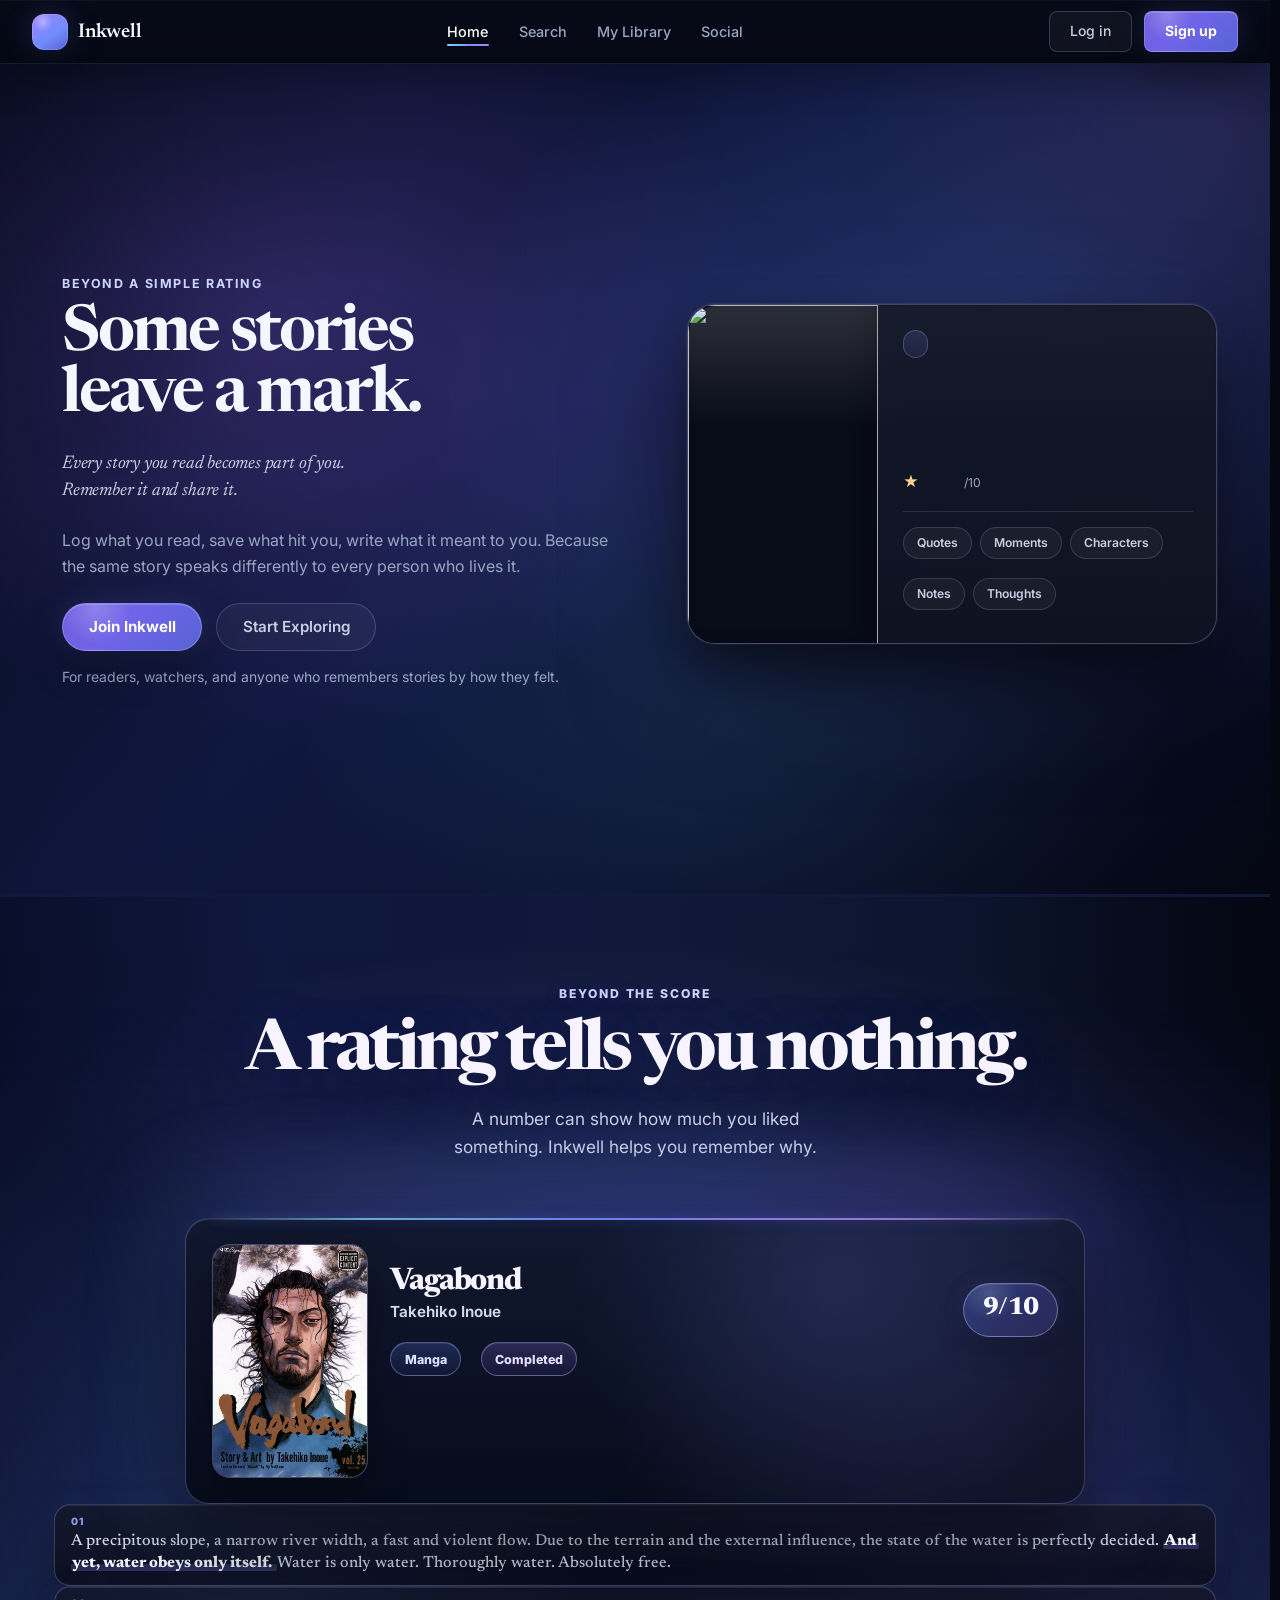
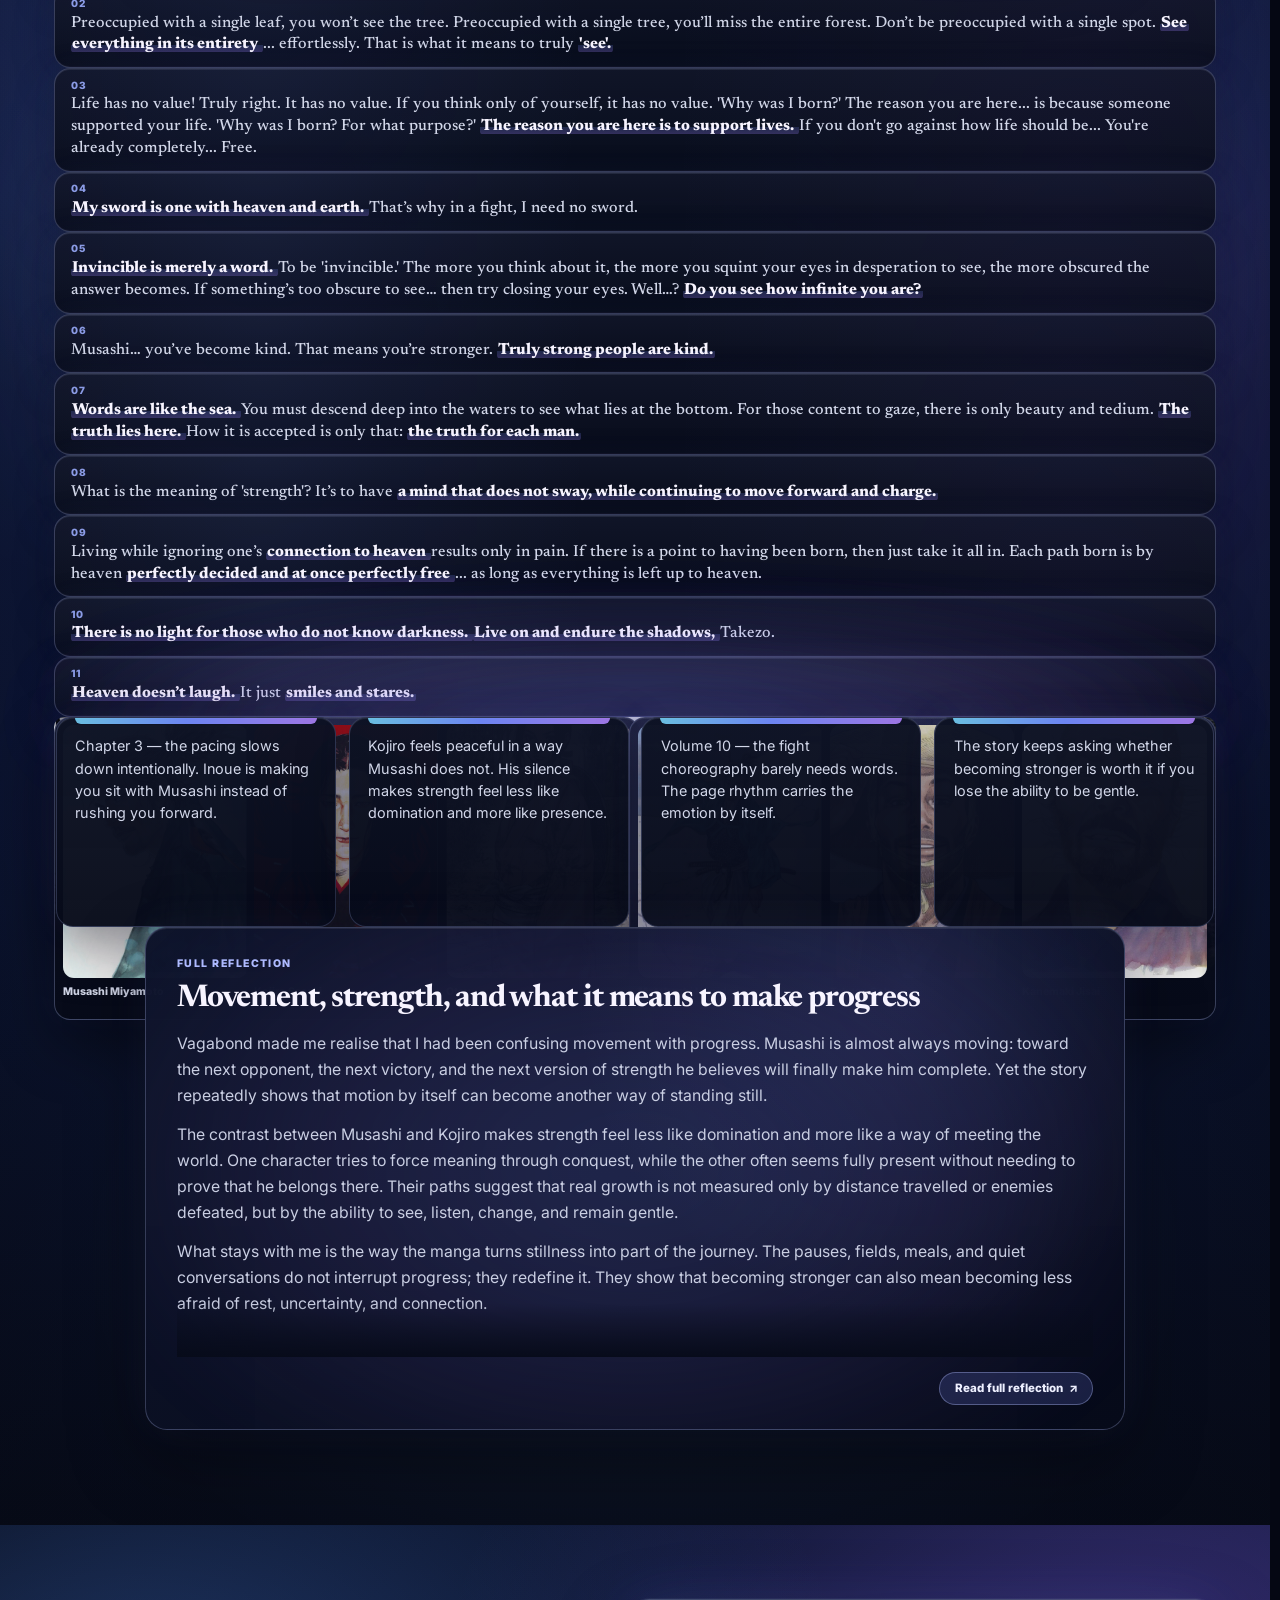
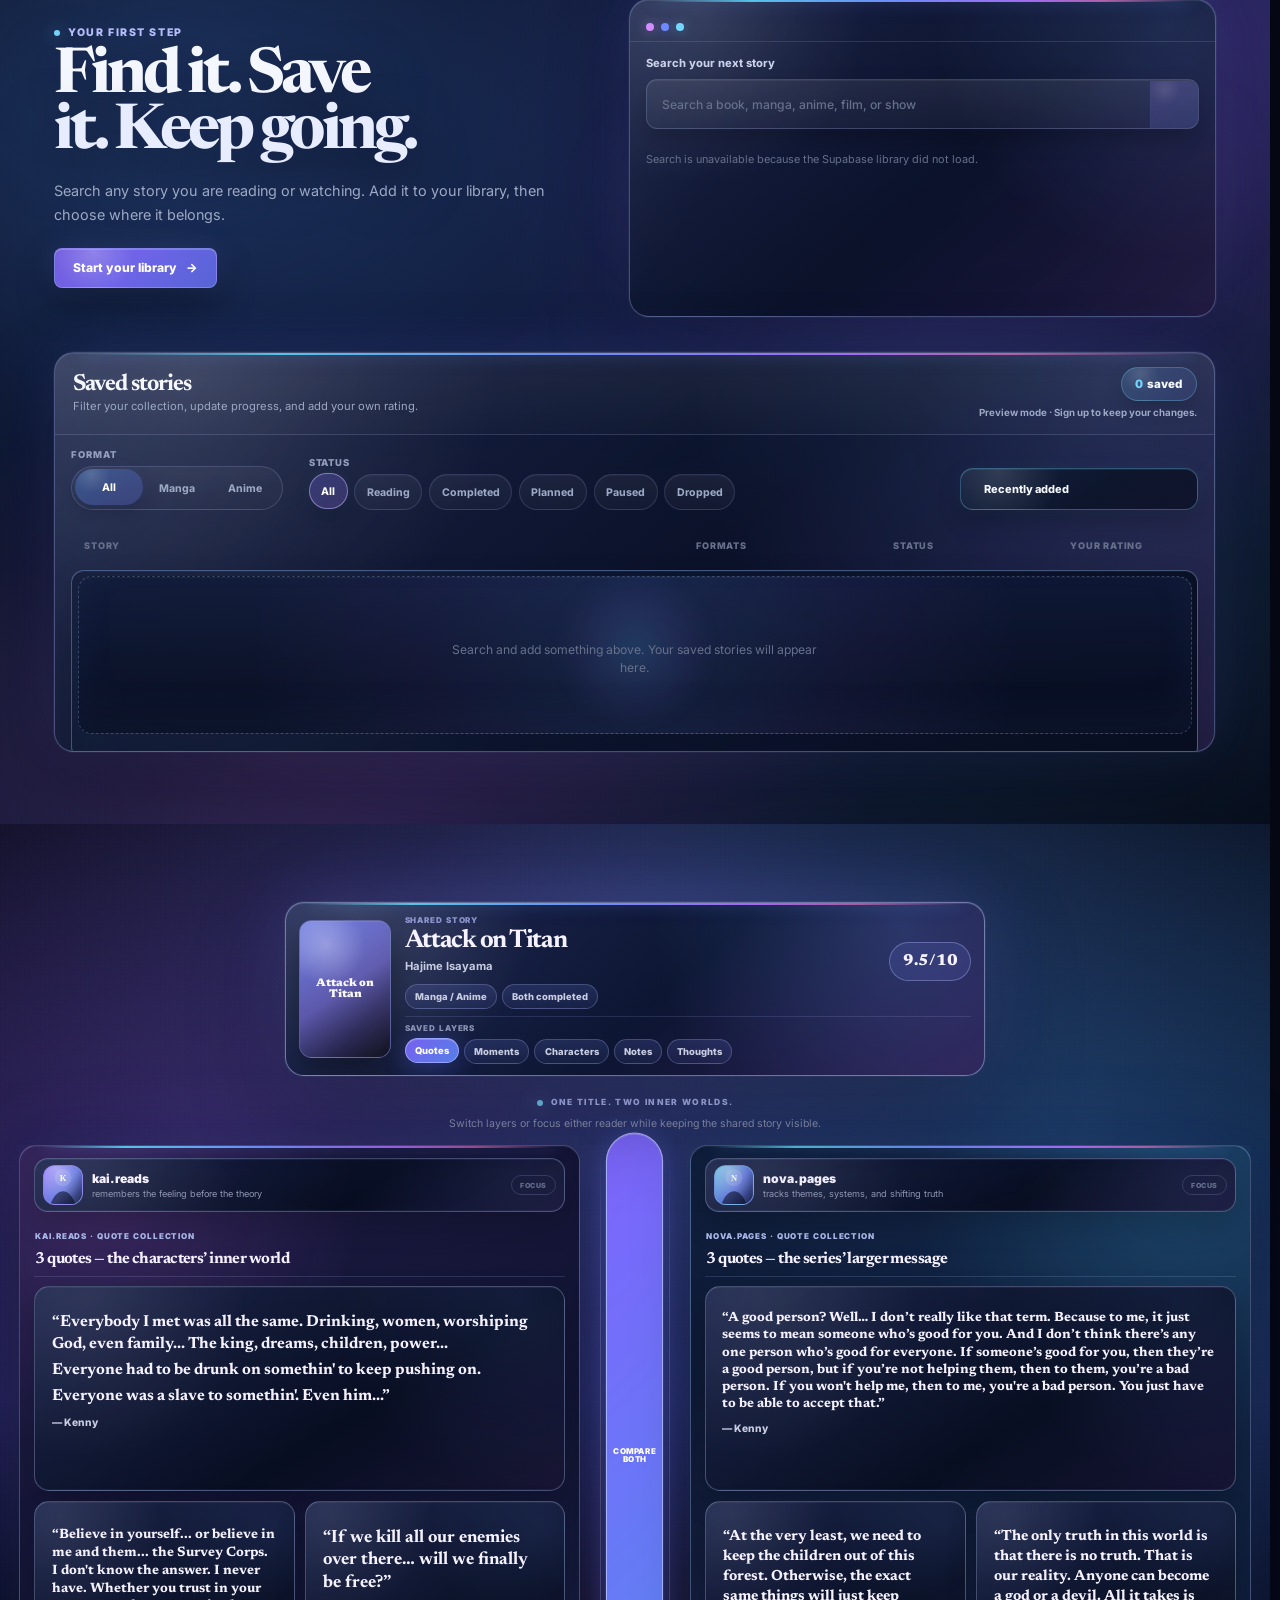
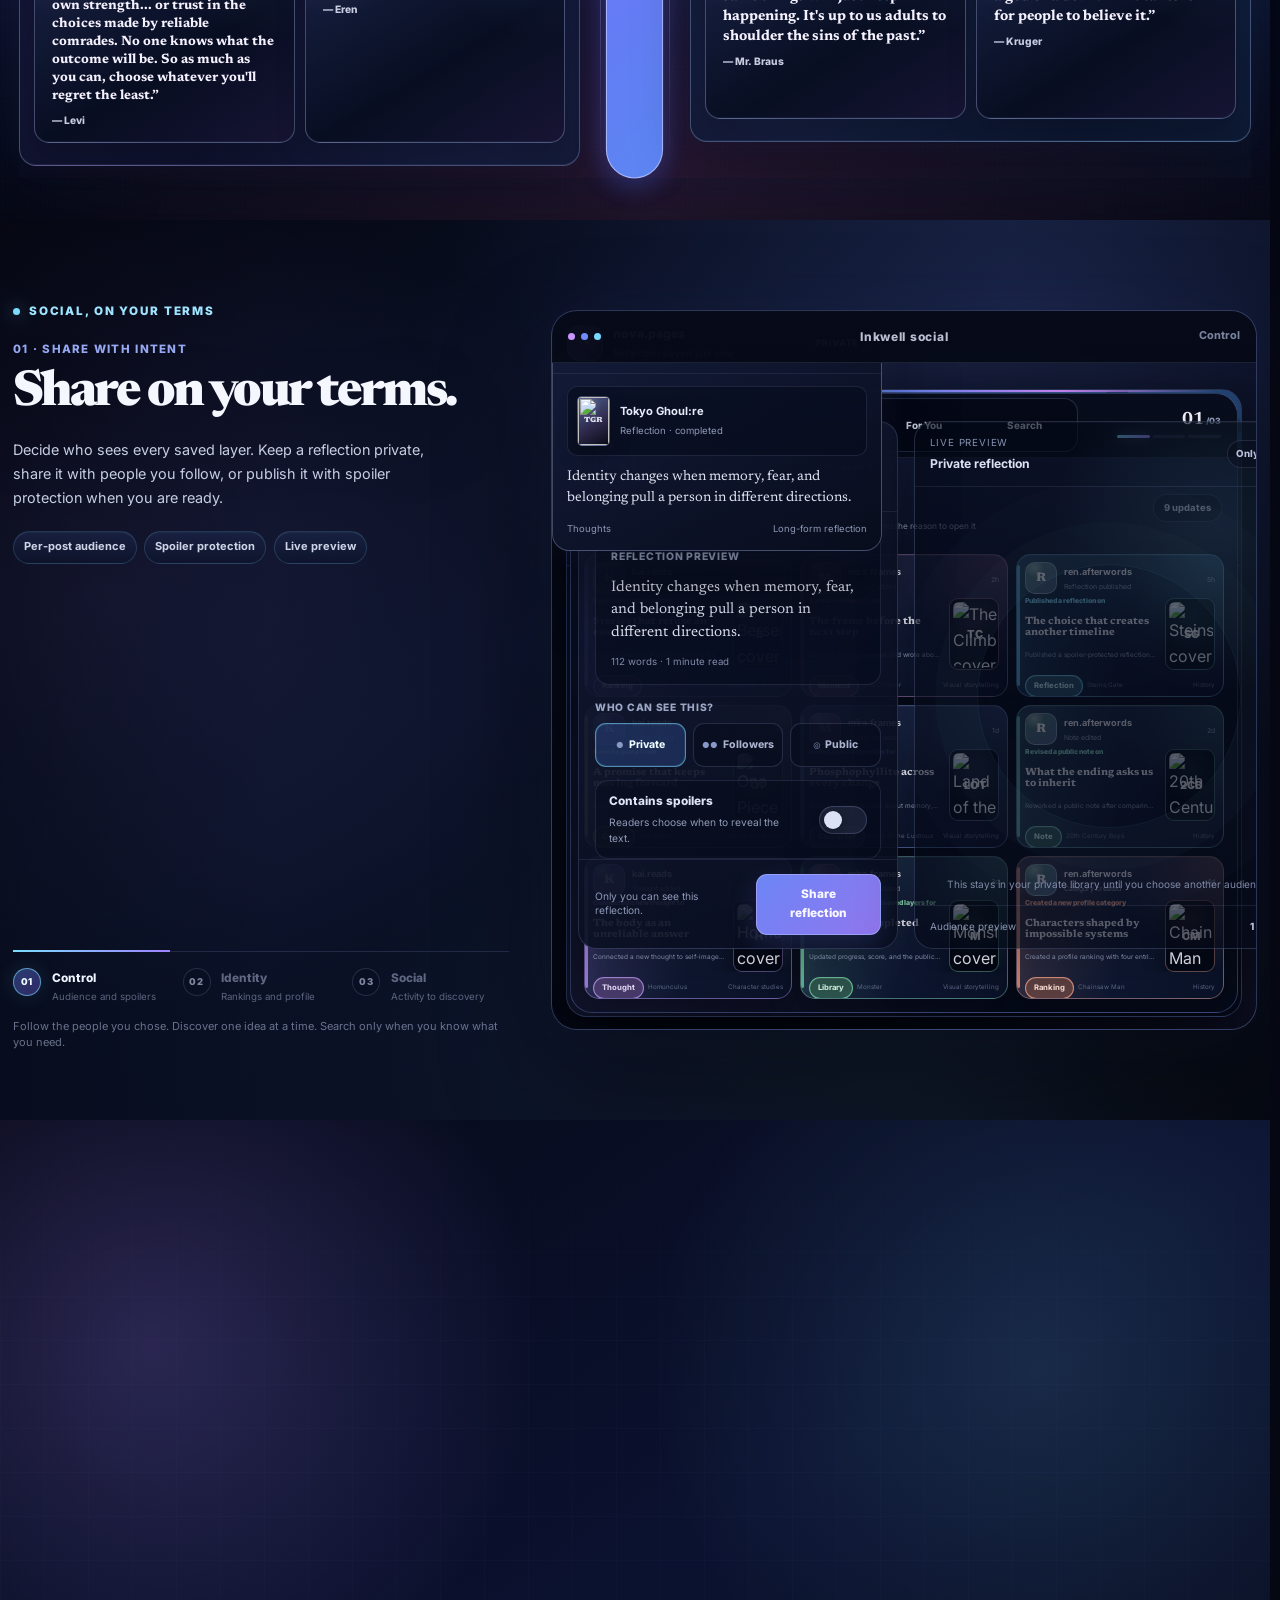
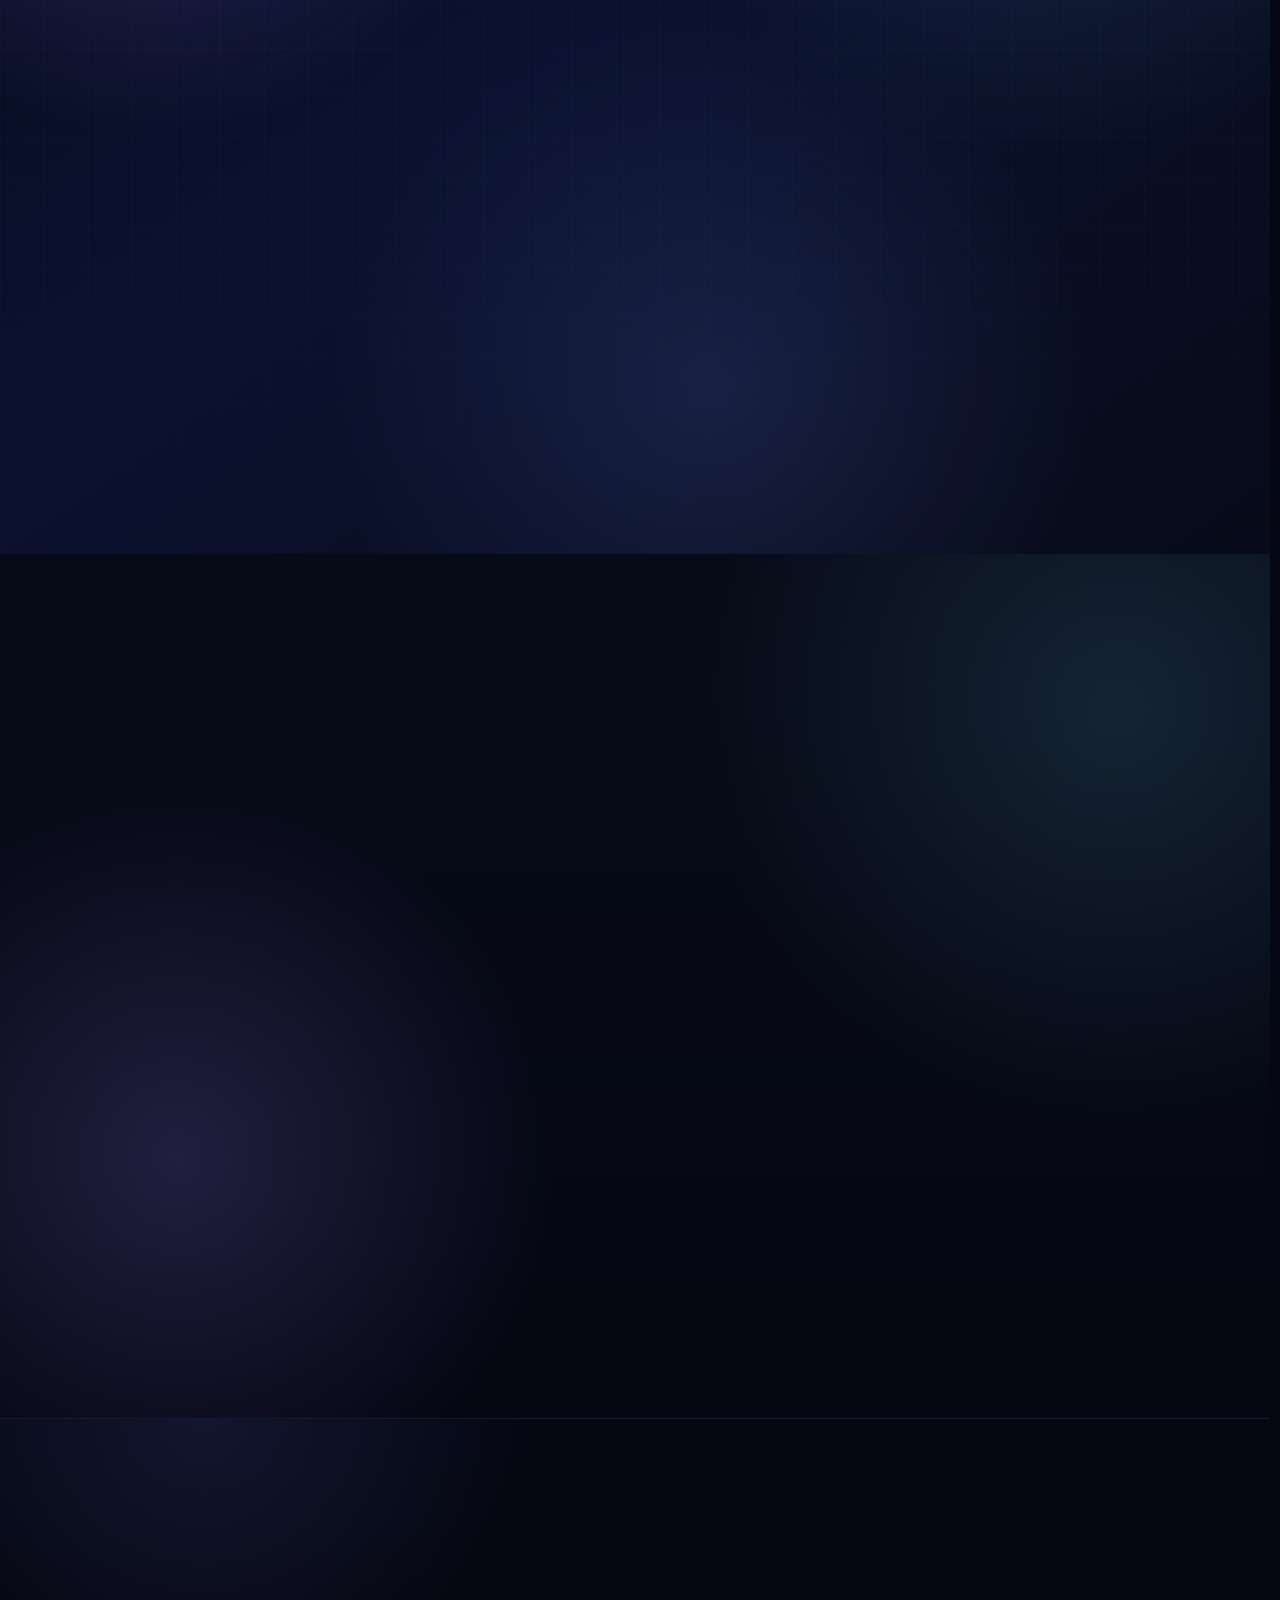
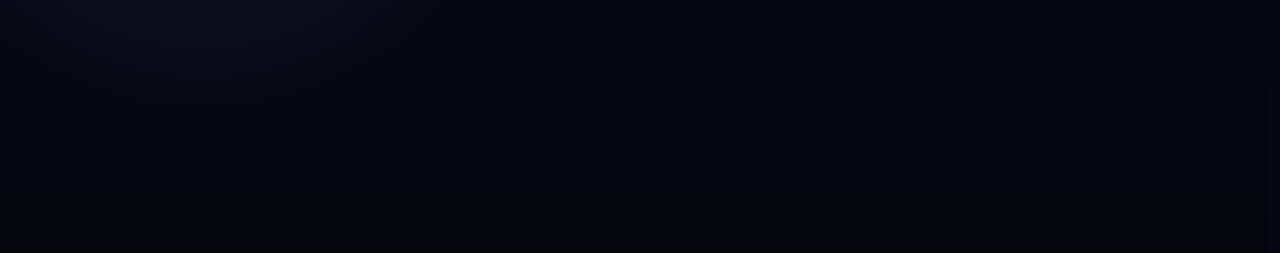
==== commit 47bc7de6: "fix" ====
--- a/index.html
+++ b/index.html
@@ -3695,166 +3695,283 @@
      </div>
     </section>
 
-    <!-- SECTION 6 — FAQ (sixth scene in the master journey) -->
-    <section aria-labelledby="home-faq-title" class="home-closing home-faq" data-section-6-faq="" data-section-6-reveal="" id="faq">
-     <div class="home-closing__container home-faq__layout">
-      <header class="home-faq__intro section-6-reveal-item">
-       <span class="home-closing__eyebrow">
-        Before you begin
-       </span>
-       <h2 id="home-faq-title">
-        A few things you might be wondering.
-       </h2>
-       <p>
-        Inkwell can be as simple as a tracker or as personal as a journal.
-          You choose how much you save and who gets to see it.
-       </p>
-       <div class="home-faq__promise">
-        <strong>
-         Your library belongs to you.
-        </strong>
-        <span>
-         Track quietly, write deeply, or share only when it feels right.
-        </span>
-       </div>
-      </header>
-      <div class="home-faq__list section-6-reveal-item">
-       <article class="home-faq__item is-open" data-faq-item="">
-        <h3 class="home-faq__heading">
-         <button aria-controls="faq-answer-1" aria-expanded="true" class="home-faq__trigger" data-faq-trigger="" id="faq-question-1" type="button">
-          <span aria-hidden="true" class="home-faq__number">
-           01
-          </span>
-          <span class="home-faq__question">
-           What kinds of stories can I keep in Inkwell?
-          </span>
-          <span aria-hidden="true" class="home-faq__icon">
-          </span>
-         </button>
-        </h3>
-        <div aria-hidden="false" aria-labelledby="faq-question-1" class="home-faq__answer" data-faq-panel="" id="faq-answer-1" role="region">
-         <div class="home-faq__answer-inner">
+    <!-- SECTION 6 — FAQ -->
+    <section
+      id="faq"
+      class="home-closing home-faq"
+      aria-labelledby="home-faq-title"
+      data-section-6-faq
+      data-section-6-reveal
+    >
+      <div class="home-closing__container home-faq__layout">
+        <header class="home-faq__intro section-6-reveal-item">
+          <span class="home-closing__eyebrow">Good to know</span>
+          <h2 id="home-faq-title">Questions before you start.</h2>
           <p>
-           Books, manga, anime, films, and shows can live in the same library,
-                so you do not have to split your reading and watching across separate trackers.
+            Keep a simple tracker, build a detailed story archive, or make something
+            in between. Inkwell lets you decide how deep it goes.
           </p>
-         </div>
+
+          <div class="home-faq__trust" aria-label="Inkwell principles">
+            <span><i class="ti ti-lock" aria-hidden="true"></i> Private by choice</span>
+            <span><i class="ti ti-eye-off" aria-hidden="true"></i> Spoiler-aware</span>
+            <span><i class="ti ti-users" aria-hidden="true"></i> Social is optional</span>
+          </div>
+        </header>
+
+        <div class="home-faq__list section-6-reveal-item" data-faq-list>
+          <article class="home-faq__item is-open" data-faq-item>
+            <h3 class="home-faq__heading">
+              <button
+                id="faq-question-1"
+                class="home-faq__trigger"
+                type="button"
+                aria-expanded="true"
+                aria-controls="faq-answer-1"
+                data-faq-trigger
+              >
+                <span class="home-faq__number" aria-hidden="true">01</span>
+                <span class="home-faq__question">What kinds of stories can I add to my library?</span>
+                <span class="home-faq__icon" aria-hidden="true"></span>
+              </button>
+            </h3>
+            <div
+              id="faq-answer-1"
+              class="home-faq__answer"
+              role="region"
+              aria-labelledby="faq-question-1"
+              data-faq-panel
+            >
+              <div class="home-faq__answer-inner">
+                <p>
+                  Books, manga, anime, films, and shows can live together in one
+                  library, so everything you read and watch stays in one place.
+                </p>
+              </div>
+            </div>
+          </article>
+
+          <article class="home-faq__item" data-faq-item>
+            <h3 class="home-faq__heading">
+              <button
+                id="faq-question-2"
+                class="home-faq__trigger"
+                type="button"
+                aria-expanded="false"
+                aria-controls="faq-answer-2"
+                data-faq-trigger
+              >
+                <span class="home-faq__number" aria-hidden="true">02</span>
+                <span class="home-faq__question">Can I use Inkwell as a simple tracker?</span>
+                <span class="home-faq__icon" aria-hidden="true"></span>
+              </button>
+            </h3>
+            <div
+              id="faq-answer-2"
+              class="home-faq__answer"
+              role="region"
+              aria-labelledby="faq-question-2"
+              data-faq-panel
+            >
+              <div class="home-faq__answer-inner">
+                <p>
+                  Yes. Add a title, choose its status, give it a rating, and stop
+                  there. Quotes, moments, notes, and reflections are optional.
+                </p>
+              </div>
+            </div>
+          </article>
+
+          <article class="home-faq__item" data-faq-item>
+            <h3 class="home-faq__heading">
+              <button
+                id="faq-question-3"
+                class="home-faq__trigger"
+                type="button"
+                aria-expanded="false"
+                aria-controls="faq-answer-3"
+                data-faq-trigger
+              >
+                <span class="home-faq__number" aria-hidden="true">03</span>
+                <span class="home-faq__question">What can I save for each story?</span>
+                <span class="home-faq__icon" aria-hidden="true"></span>
+              </button>
+            </h3>
+            <div
+              id="faq-answer-3"
+              class="home-faq__answer"
+              role="region"
+              aria-labelledby="faq-question-3"
+              data-faq-panel
+            >
+              <div class="home-faq__answer-inner">
+                <p>
+                  Alongside a rating, you can keep quotes, moments, characters,
+                  notes, and final thoughts—the pieces that show what stayed with
+                  you and why.
+                </p>
+              </div>
+            </div>
+          </article>
+
+          <article class="home-faq__item" data-faq-item>
+            <h3 class="home-faq__heading">
+              <button
+                id="faq-question-4"
+                class="home-faq__trigger"
+                type="button"
+                aria-expanded="false"
+                aria-controls="faq-answer-4"
+                data-faq-trigger
+              >
+                <span class="home-faq__number" aria-hidden="true">04</span>
+                <span class="home-faq__question">Do I have to write a full review?</span>
+                <span class="home-faq__icon" aria-hidden="true"></span>
+              </button>
+            </h3>
+            <div
+              id="faq-answer-4"
+              class="home-faq__answer"
+              role="region"
+              aria-labelledby="faq-question-4"
+              data-faq-panel
+            >
+              <div class="home-faq__answer-inner">
+                <p>
+                  No. Save one quote, one scene, a short note, or a complete
+                  reflection. You choose how much you want to write.
+                </p>
+              </div>
+            </div>
+          </article>
+
+          <article class="home-faq__item" data-faq-item>
+            <h3 class="home-faq__heading">
+              <button
+                id="faq-question-5"
+                class="home-faq__trigger"
+                type="button"
+                aria-expanded="false"
+                aria-controls="faq-answer-5"
+                data-faq-trigger
+              >
+                <span class="home-faq__number" aria-hidden="true">05</span>
+                <span class="home-faq__question">What can I show on my profile?</span>
+                <span class="home-faq__icon" aria-hidden="true"></span>
+              </button>
+            </h3>
+            <div
+              id="faq-answer-5"
+              class="home-faq__answer"
+              role="region"
+              aria-labelledby="faq-question-5"
+              data-faq-panel
+            >
+              <div class="home-faq__answer-inner">
+                <p>
+                  Showcase the stories, characters, collections, and rankings that
+                  represent your taste—from favourite manga and romances to horror,
+                  meaningful quotes, and stories that changed you.
+                </p>
+              </div>
+            </div>
+          </article>
+
+          <article class="home-faq__item" data-faq-item>
+            <h3 class="home-faq__heading">
+              <button
+                id="faq-question-6"
+                class="home-faq__trigger"
+                type="button"
+                aria-expanded="false"
+                aria-controls="faq-answer-6"
+                data-faq-trigger
+              >
+                <span class="home-faq__number" aria-hidden="true">06</span>
+                <span class="home-faq__question">How does Inkwell help me find other readers?</span>
+                <span class="home-faq__icon" aria-hidden="true"></span>
+              </button>
+            </h3>
+            <div
+              id="faq-answer-6"
+              class="home-faq__answer"
+              role="region"
+              aria-labelledby="faq-question-6"
+              data-faq-panel
+            >
+              <div class="home-faq__answer-inner">
+                <p>
+                  Discover people through shared stories, favourite characters,
+                  themes, rankings, and interpretations—not only follower counts or
+                  recent posts. Different perspectives can lead to better conversations.
+                </p>
+              </div>
+            </div>
+          </article>
+
+          <article class="home-faq__item" data-faq-item>
+            <h3 class="home-faq__heading">
+              <button
+                id="faq-question-7"
+                class="home-faq__trigger"
+                type="button"
+                aria-expanded="false"
+                aria-controls="faq-answer-7"
+                data-faq-trigger
+              >
+                <span class="home-faq__number" aria-hidden="true">07</span>
+                <span class="home-faq__question">How are spoilers protected?</span>
+                <span class="home-faq__icon" aria-hidden="true"></span>
+              </button>
+            </h3>
+            <div
+              id="faq-answer-7"
+              class="home-faq__answer"
+              role="region"
+              aria-labelledby="faq-question-7"
+              data-faq-panel
+            >
+              <div class="home-faq__answer-inner">
+                <p>
+                  Content marked as a spoiler stays hidden behind a clear warning
+                  until the reader chooses to reveal it.
+                </p>
+              </div>
+            </div>
+          </article>
+
+          <article class="home-faq__item" data-faq-item>
+            <h3 class="home-faq__heading">
+              <button
+                id="faq-question-8"
+                class="home-faq__trigger"
+                type="button"
+                aria-expanded="false"
+                aria-controls="faq-answer-8"
+                data-faq-trigger
+              >
+                <span class="home-faq__number" aria-hidden="true">08</span>
+                <span class="home-faq__question">Do I have to share what I save?</span>
+                <span class="home-faq__icon" aria-hidden="true"></span>
+              </button>
+            </h3>
+            <div
+              id="faq-answer-8"
+              class="home-faq__answer"
+              role="region"
+              aria-labelledby="faq-question-8"
+              data-faq-panel
+            >
+              <div class="home-faq__answer-inner">
+                <p>
+                  No. Inkwell works as a private personal library. When you do
+                  share, you choose what other people can see and who can see it.
+                </p>
+              </div>
+            </div>
+          </article>
         </div>
-       </article>
-       <article class="home-faq__item" data-faq-item="">
-        <h3 class="home-faq__heading">
-         <button aria-controls="faq-answer-2" aria-expanded="false" class="home-faq__trigger" data-faq-trigger="" id="faq-question-2" type="button">
-          <span aria-hidden="true" class="home-faq__number">
-           02
-          </span>
-          <span class="home-faq__question">
-           Is Inkwell only another rating tracker?
-          </span>
-          <span aria-hidden="true" class="home-faq__icon">
-          </span>
-         </button>
-        </h3>
-        <div aria-labelledby="faq-question-2" class="home-faq__answer" data-faq-panel="" id="faq-answer-2" role="region">
-         <div class="home-faq__answer-inner">
-          <p>
-           A rating is available, but it is only the surface. Inkwell also keeps the
-                quotes, moments, characters, notes, and longer reflections that explain why
-                a story mattered to you.
-          </p>
-         </div>
-        </div>
-       </article>
-       <article class="home-faq__item" data-faq-item="">
-        <h3 class="home-faq__heading">
-         <button aria-controls="faq-answer-3" aria-expanded="false" class="home-faq__trigger" data-faq-trigger="" id="faq-question-3" type="button">
-          <span aria-hidden="true" class="home-faq__number">
-           03
-          </span>
-          <span class="home-faq__question">
-           Do I have to write a full review?
-          </span>
-          <span aria-hidden="true" class="home-faq__icon">
-          </span>
-         </button>
-        </h3>
-        <div aria-labelledby="faq-question-3" class="home-faq__answer" data-faq-panel="" id="faq-answer-3" role="region">
-         <div class="home-faq__answer-inner">
-          <p>
-           No. Add a title, choose its status, and keep moving. When something stays
-                with you, save one line, one scene, or a longer thought. The depth is optional.
-          </p>
-         </div>
-        </div>
-       </article>
-       <article class="home-faq__item" data-faq-item="">
-        <h3 class="home-faq__heading">
-         <button aria-controls="faq-answer-4" aria-expanded="false" class="home-faq__trigger" data-faq-trigger="" id="faq-question-4" type="button">
-          <span aria-hidden="true" class="home-faq__number">
-           04
-          </span>
-          <span class="home-faq__question">
-           Can my notes and reflections stay private?
-          </span>
-          <span aria-hidden="true" class="home-faq__icon">
-          </span>
-         </button>
-        </h3>
-        <div aria-labelledby="faq-question-4" class="home-faq__answer" data-faq-panel="" id="faq-answer-4" role="region">
-         <div class="home-faq__answer-inner">
-          <p>
-           Yes. Personal writing can remain private. When you do share an entry, you
-                choose its audience instead of making your whole library public by default.
-          </p>
-         </div>
-        </div>
-       </article>
-       <article class="home-faq__item" data-faq-item="">
-        <h3 class="home-faq__heading">
-         <button aria-controls="faq-answer-5" aria-expanded="false" class="home-faq__trigger" data-faq-trigger="" id="faq-question-5" type="button">
-          <span aria-hidden="true" class="home-faq__number">
-           05
-          </span>
-          <span class="home-faq__question">
-           How does Inkwell handle spoilers?
-          </span>
-          <span aria-hidden="true" class="home-faq__icon">
-          </span>
-         </button>
-        </h3>
-        <div aria-labelledby="faq-question-5" class="home-faq__answer" data-faq-panel="" id="faq-answer-5" role="region">
-         <div class="home-faq__answer-inner">
-          <p>
-           Shared writing can be marked as containing spoilers. Other readers see a
-                clear warning and decide when they are ready to reveal the protected text.
-          </p>
-         </div>
-        </div>
-       </article>
-       <article class="home-faq__item" data-faq-item="">
-        <h3 class="home-faq__heading">
-         <button aria-controls="faq-answer-6" aria-expanded="false" class="home-faq__trigger" data-faq-trigger="" id="faq-question-6" type="button">
-          <span aria-hidden="true" class="home-faq__number">
-           06
-          </span>
-          <span class="home-faq__question">
-           Do I have to use the social features?
-          </span>
-          <span aria-hidden="true" class="home-faq__icon">
-          </span>
-         </button>
-        </h3>
-        <div aria-labelledby="faq-question-6" class="home-faq__answer" data-faq-panel="" id="faq-answer-6" role="region">
-         <div class="home-faq__answer-inner">
-          <p>
-           No. Inkwell works as a personal story library on its own. Sharing and
-                discovery are there only when you want another perspective or a reader with
-                similar taste.
-          </p>
-         </div>
-        </div>
-       </article>
       </div>
-     </div>
     </section>
 
     <!-- SECTION 7 — FINAL CTA (seventh scene in the master journey) -->
@@ -4077,6 +4194,6 @@
   <script defer="" src="./javaScript/Home/section-7.js?v=20260726-3"></script>
 
   <script defer="" src="./javaScript/Home/footer.js?v=20260726-2"></script>
-  
+
  </body>
 </html>
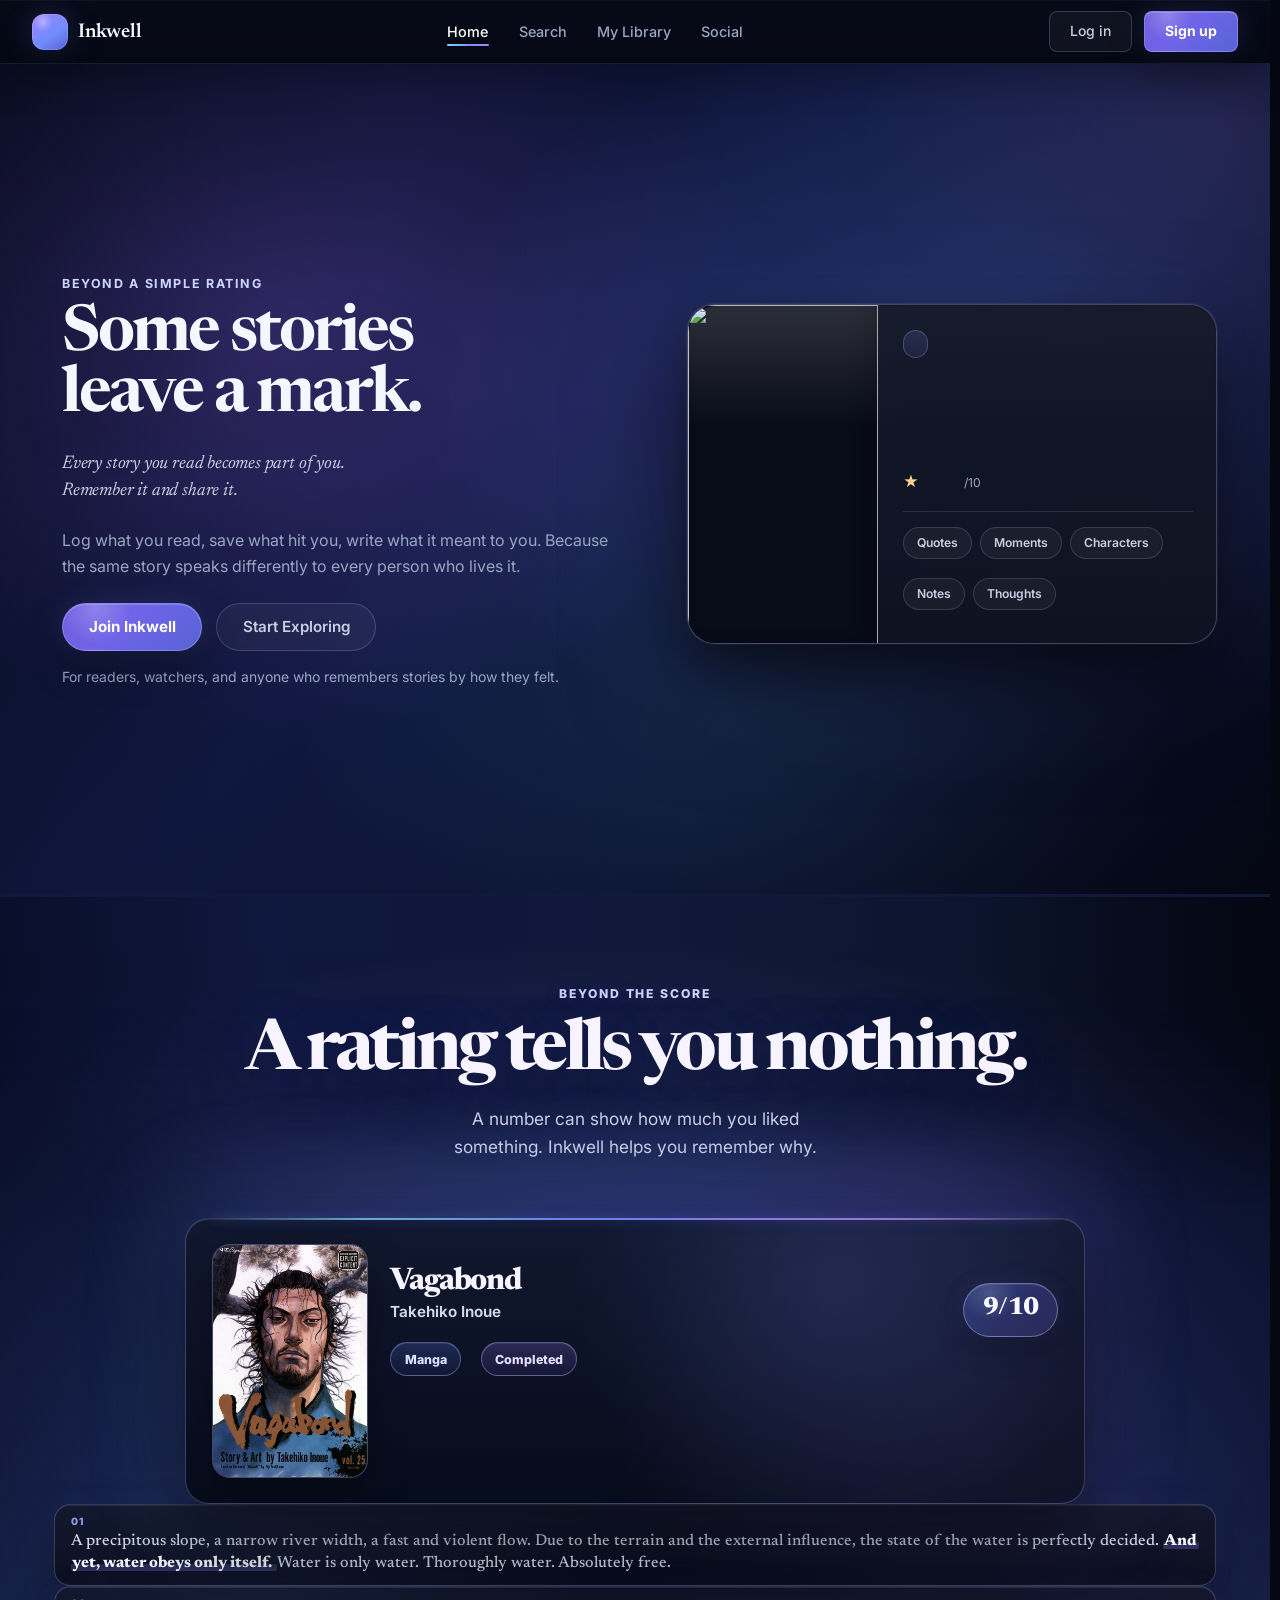
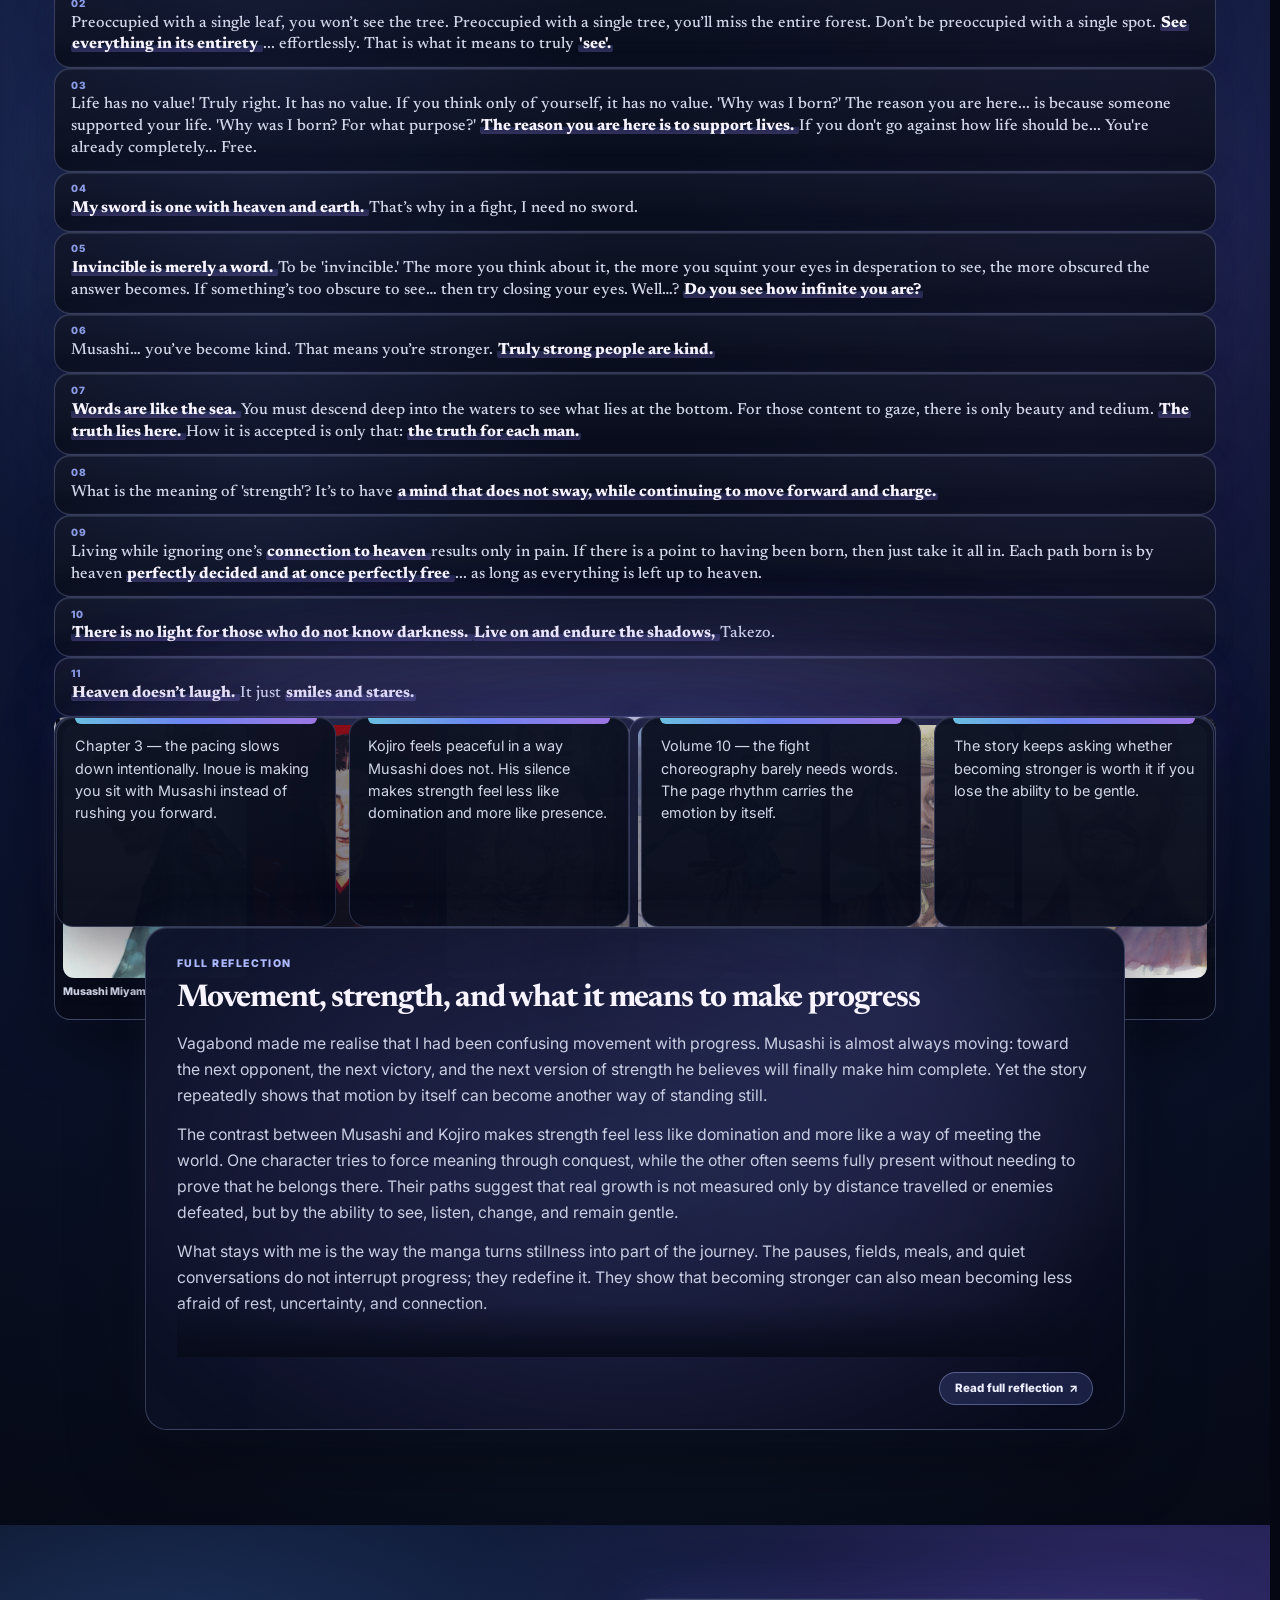
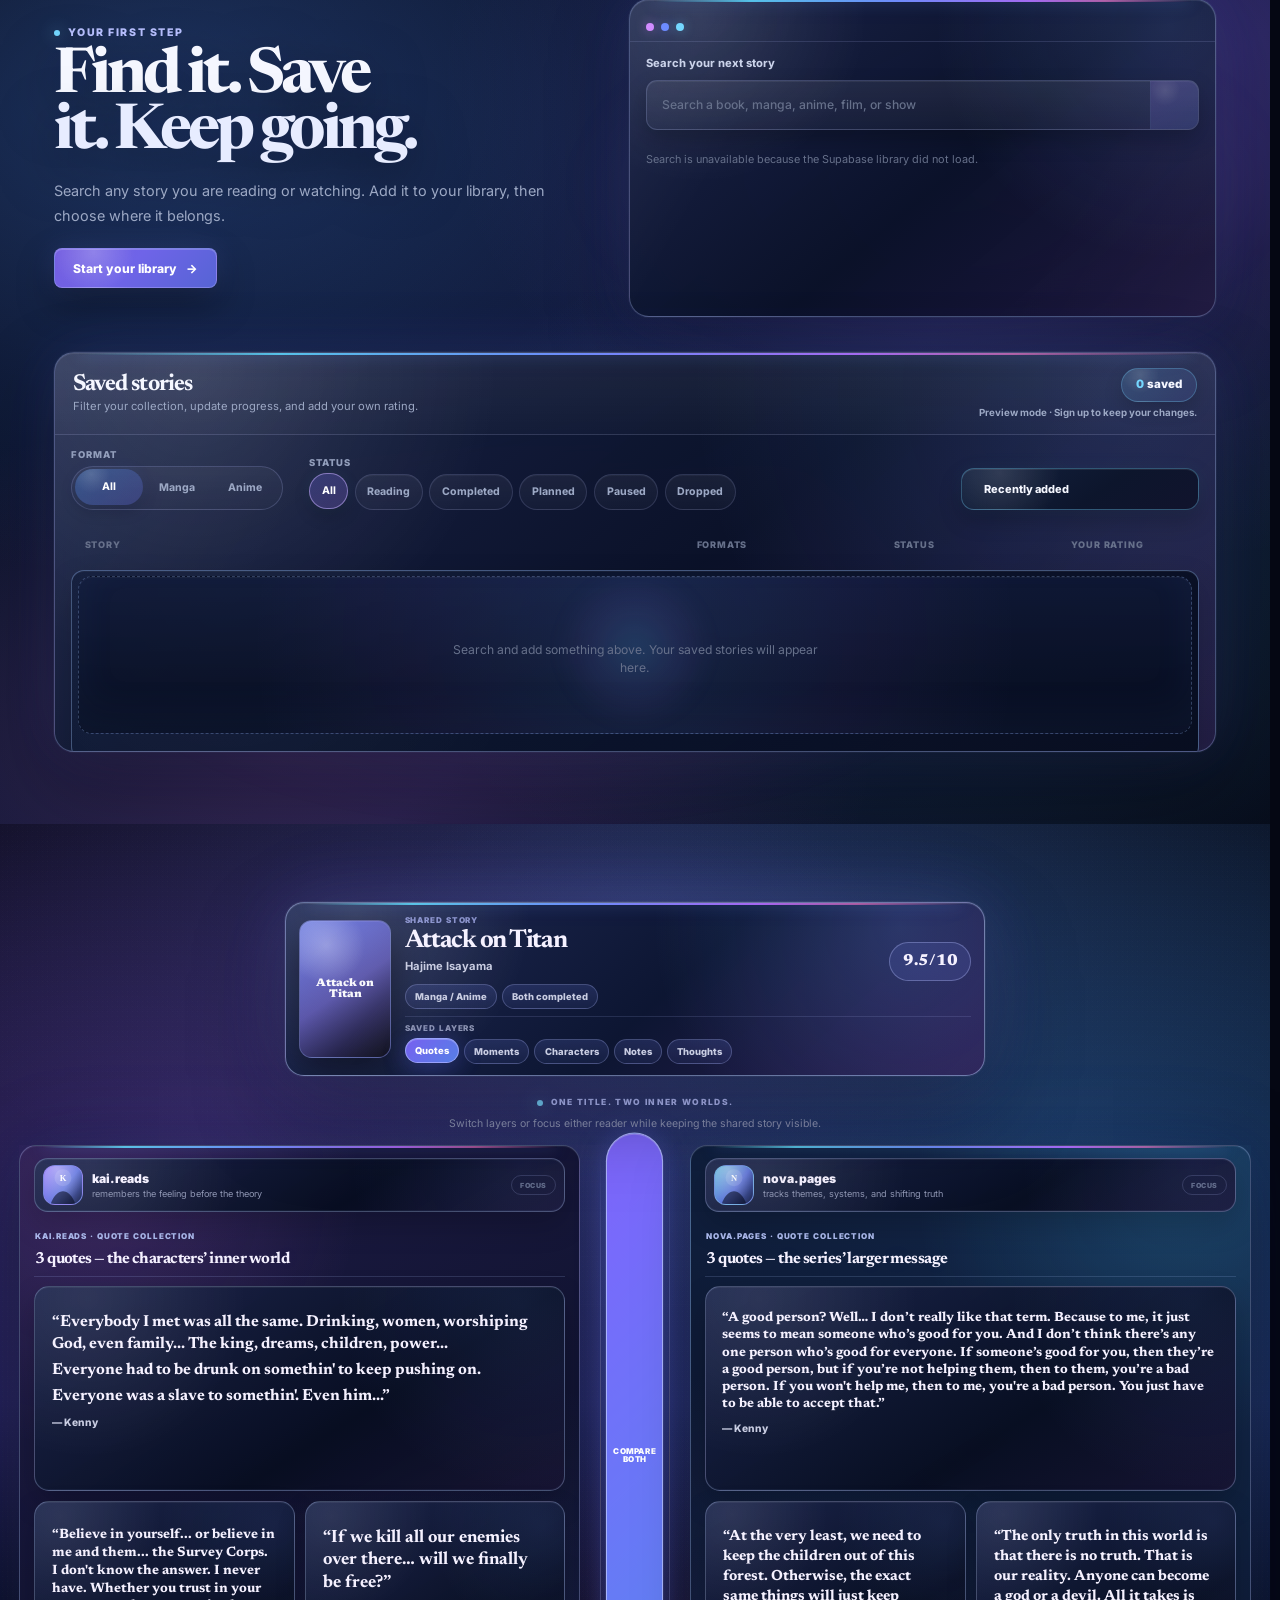
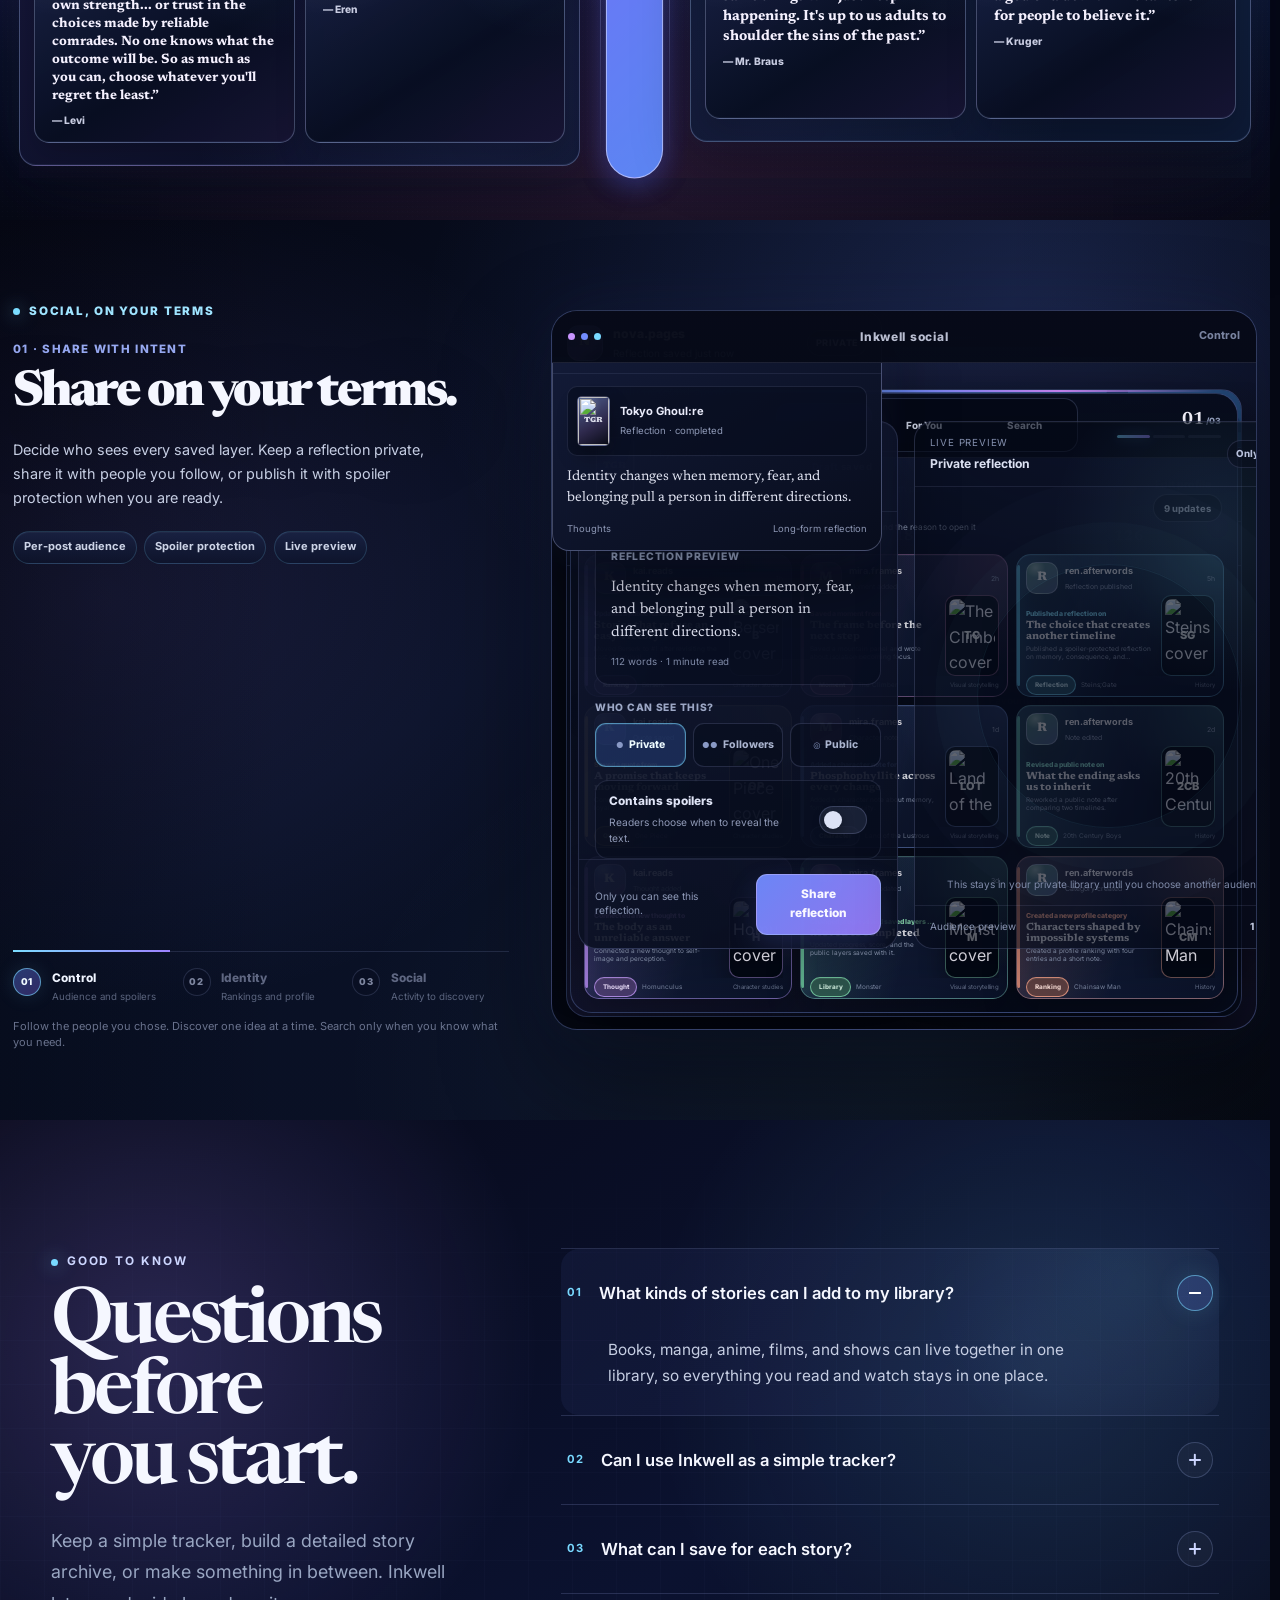
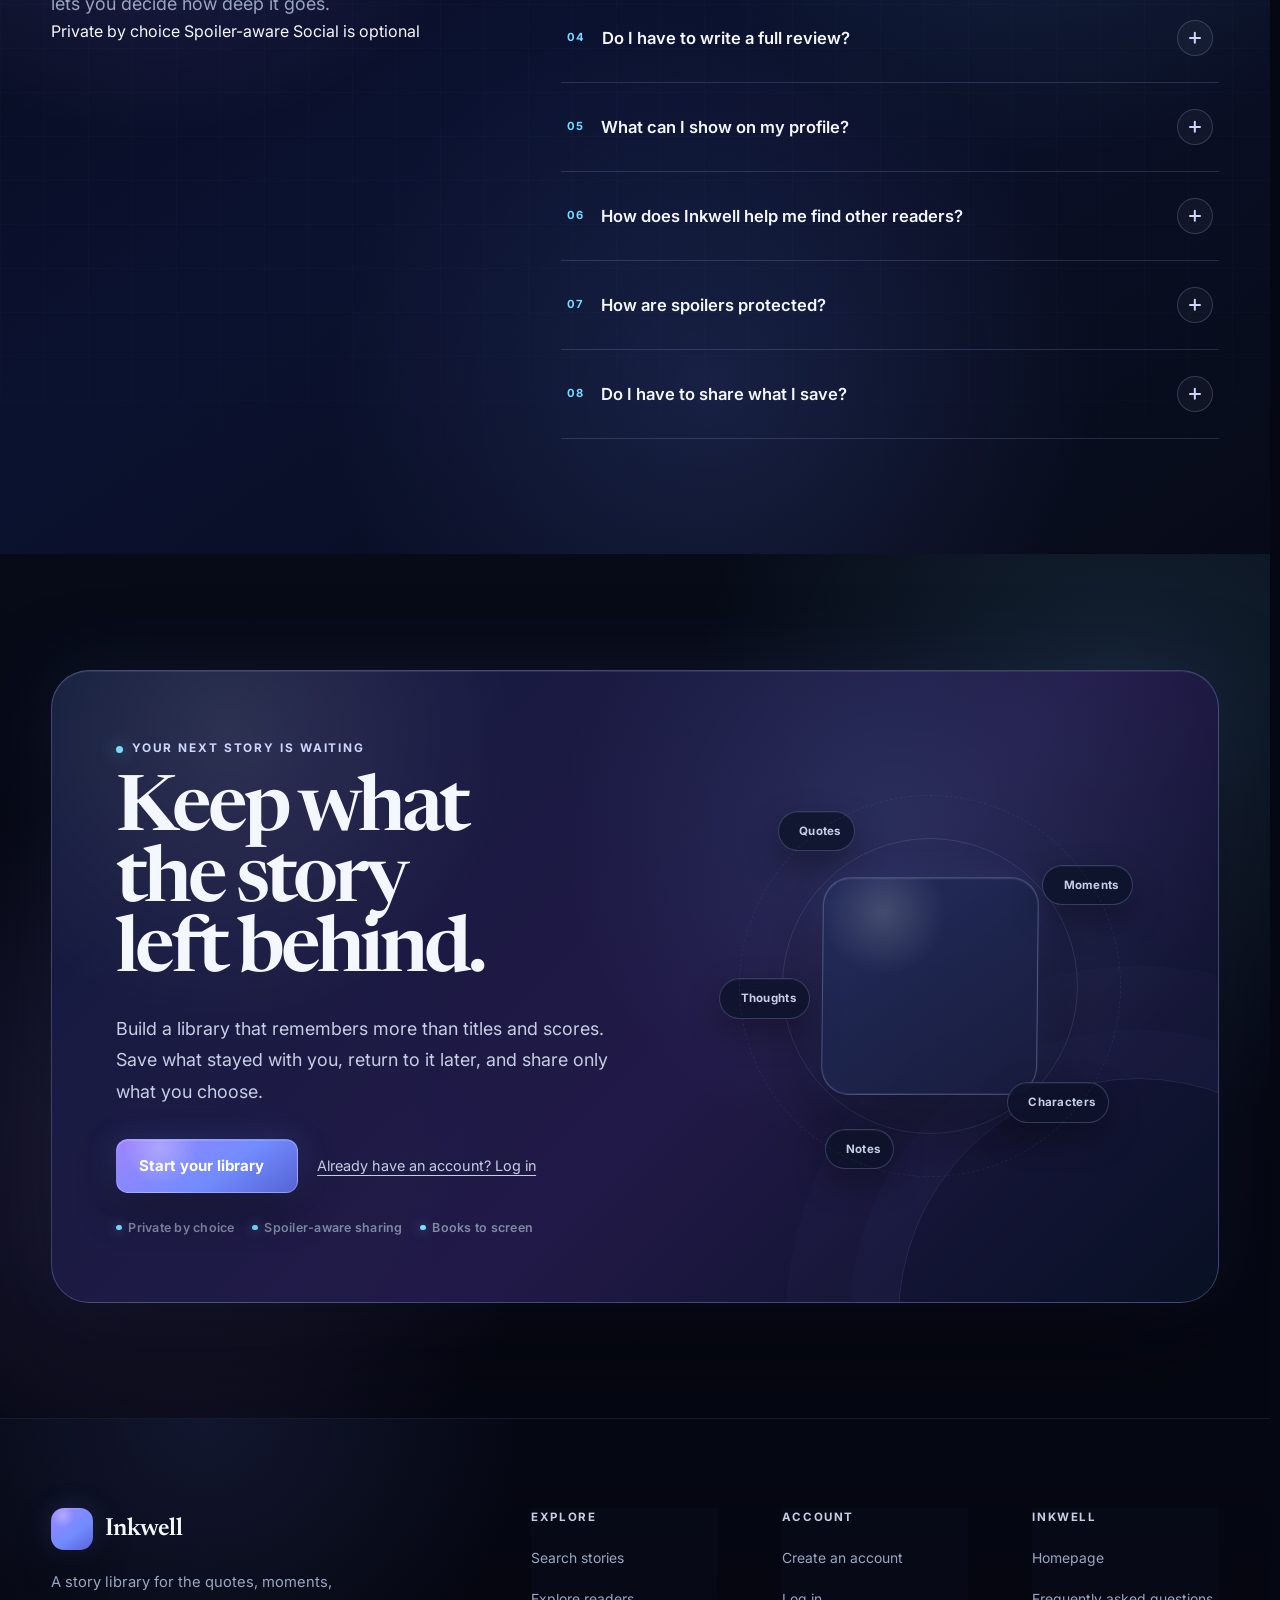
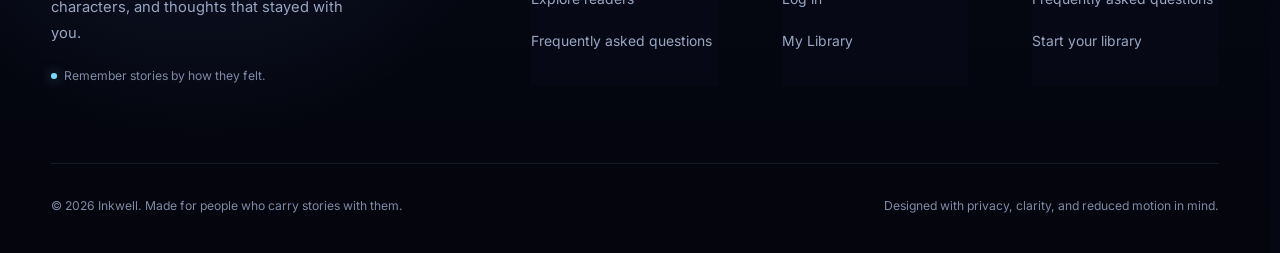
==== commit 3afbc6c2: "fix" ====
--- a/index.html
+++ b/index.html
@@ -4187,7 +4187,7 @@
 
   <script defer="" src="./javaScript/Home/section-4.js?v=20260724-14"></script>
 
-  <script defer="" src="./javaScript/Home/section-5.js?v=20260724-6"></script>
+  <script defer="" src="./javaScript/Home/section-5.js?v=20260726-20"></script>
 
   <script defer="" src="./javaScript/Home/section-6.js?v=20260726-3"></script>
 
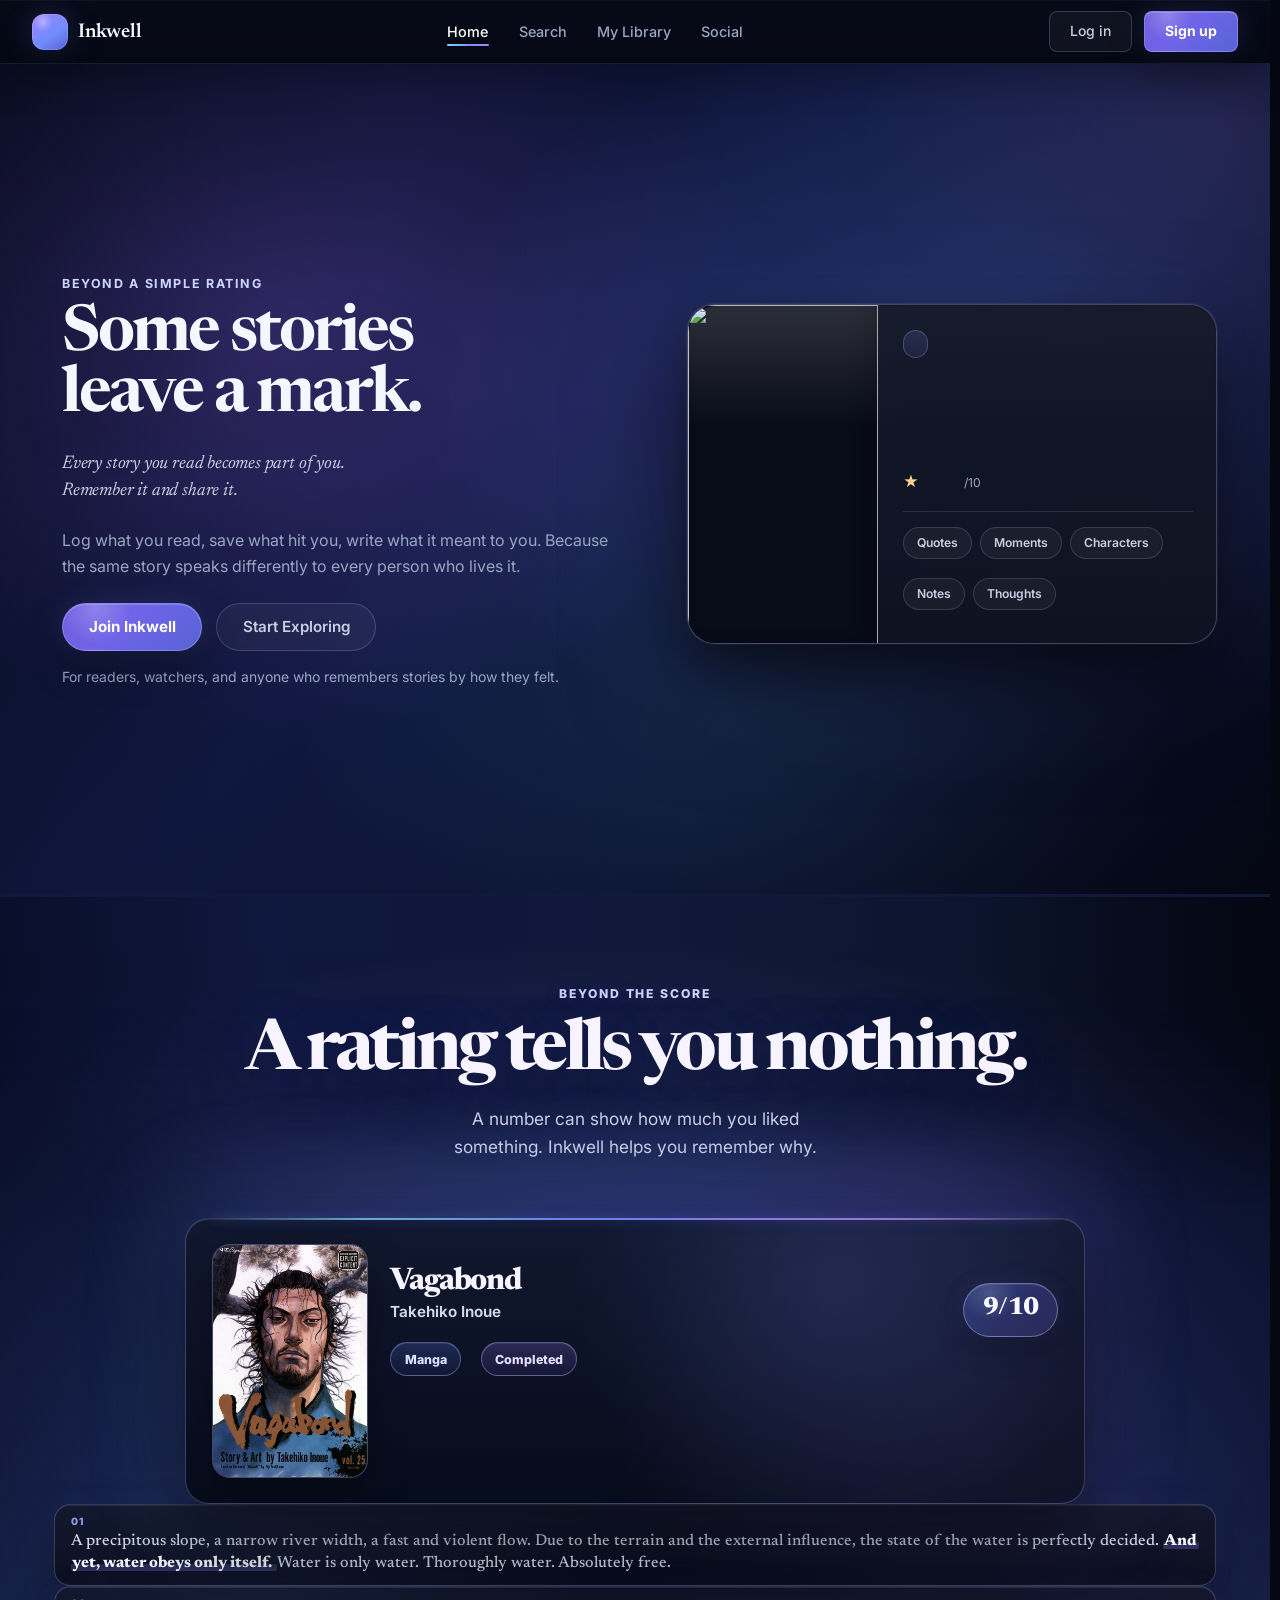
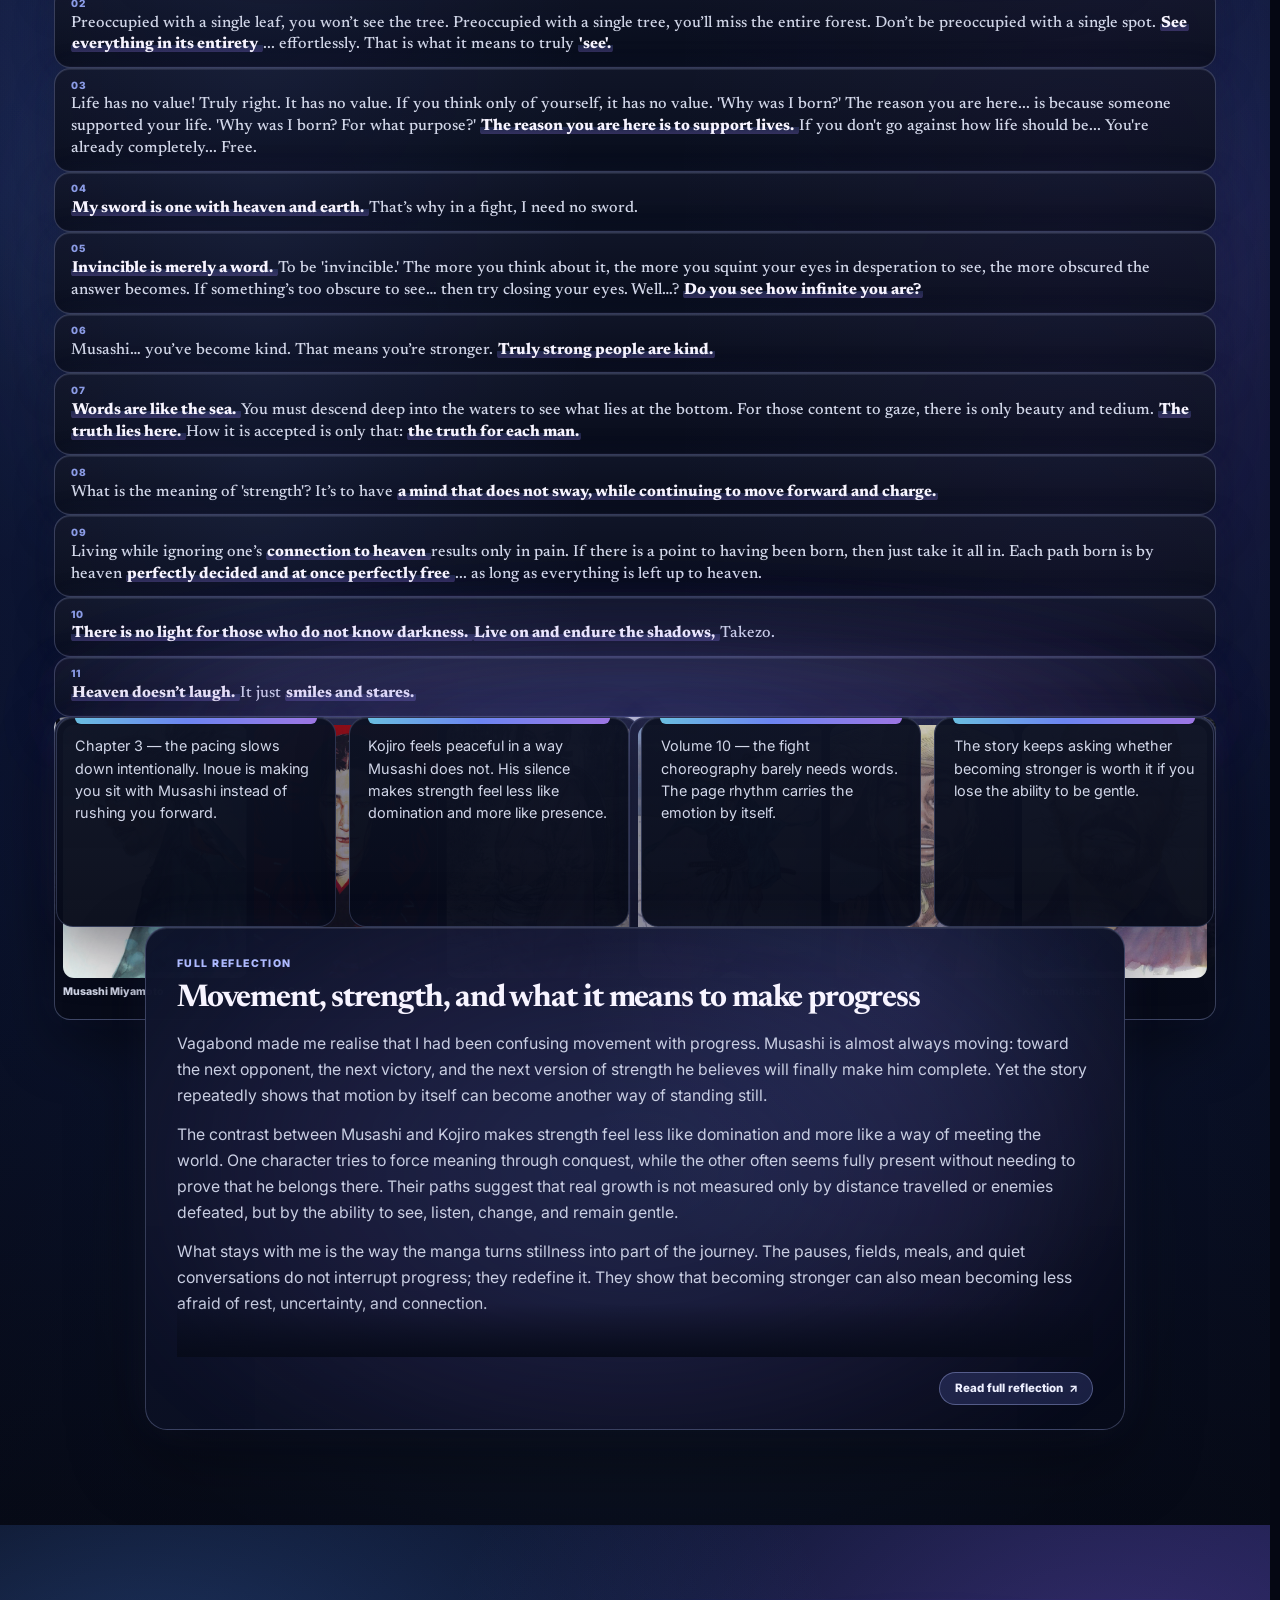
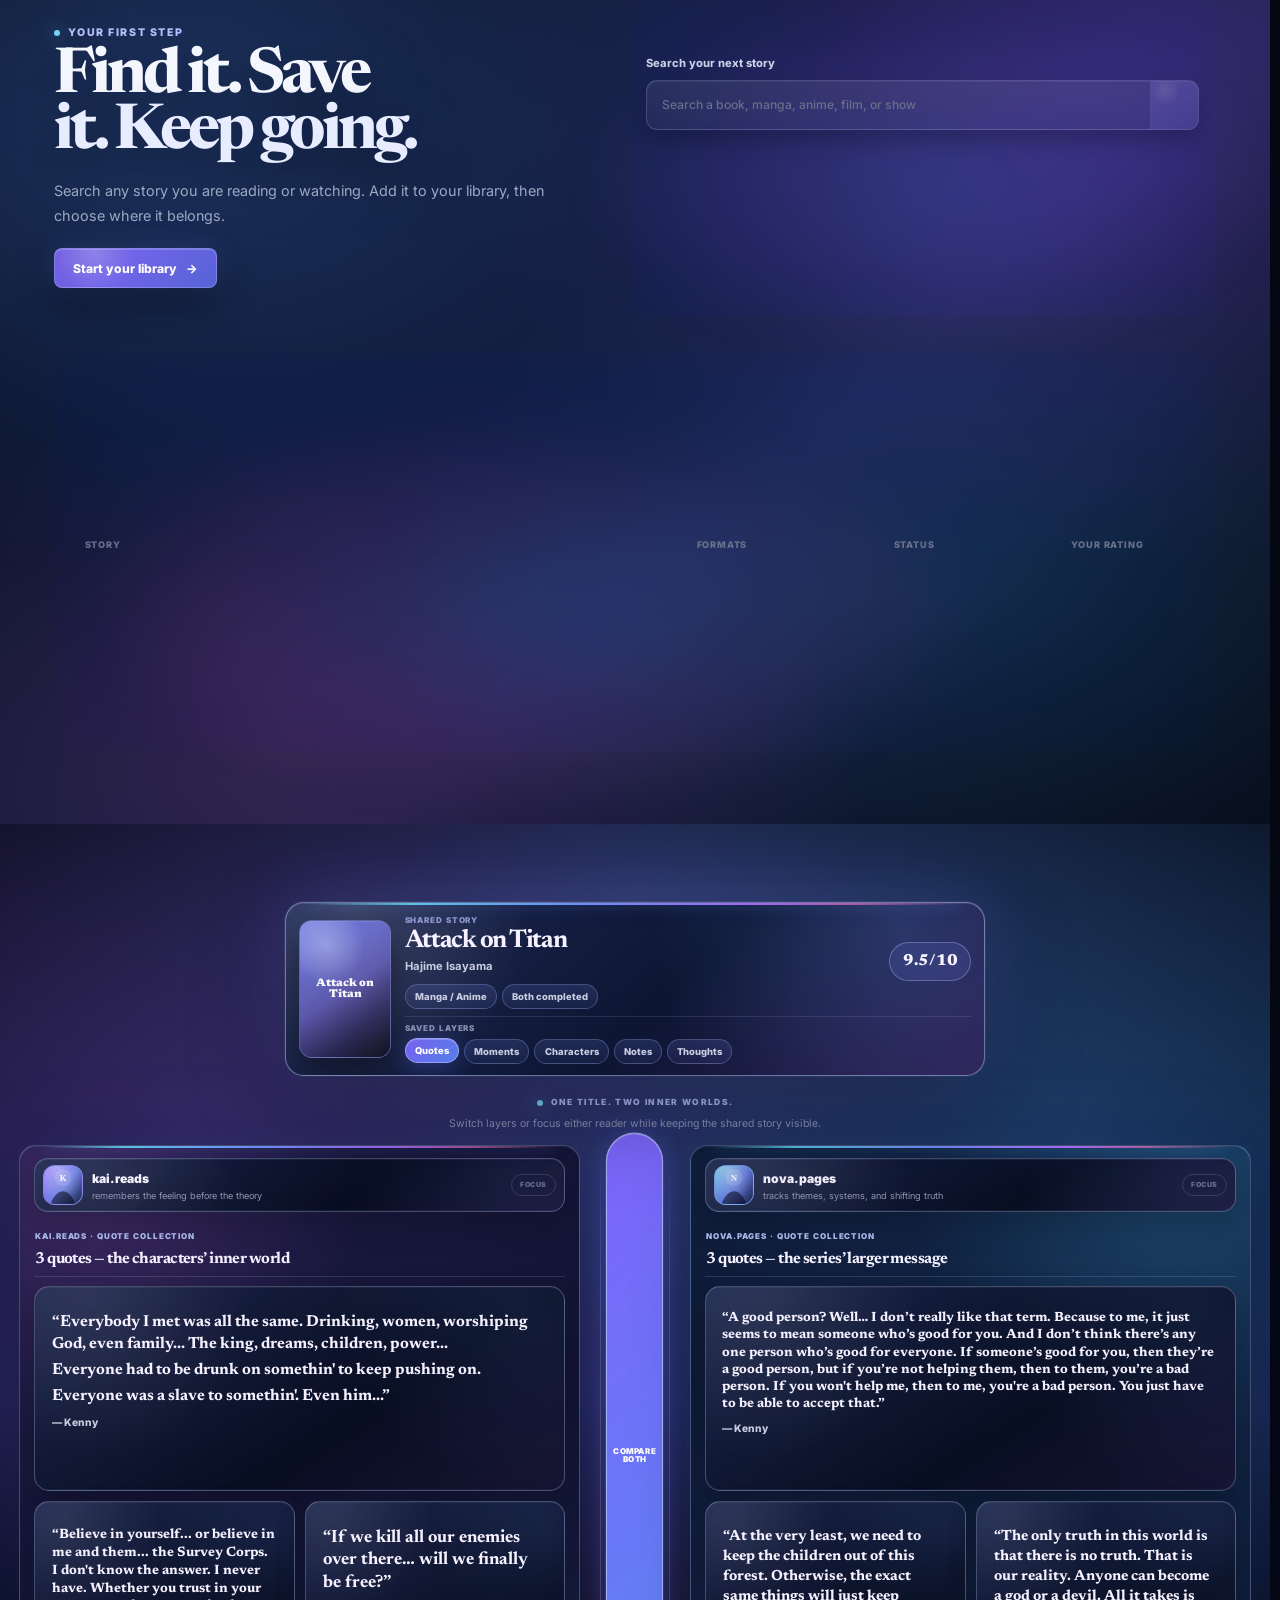
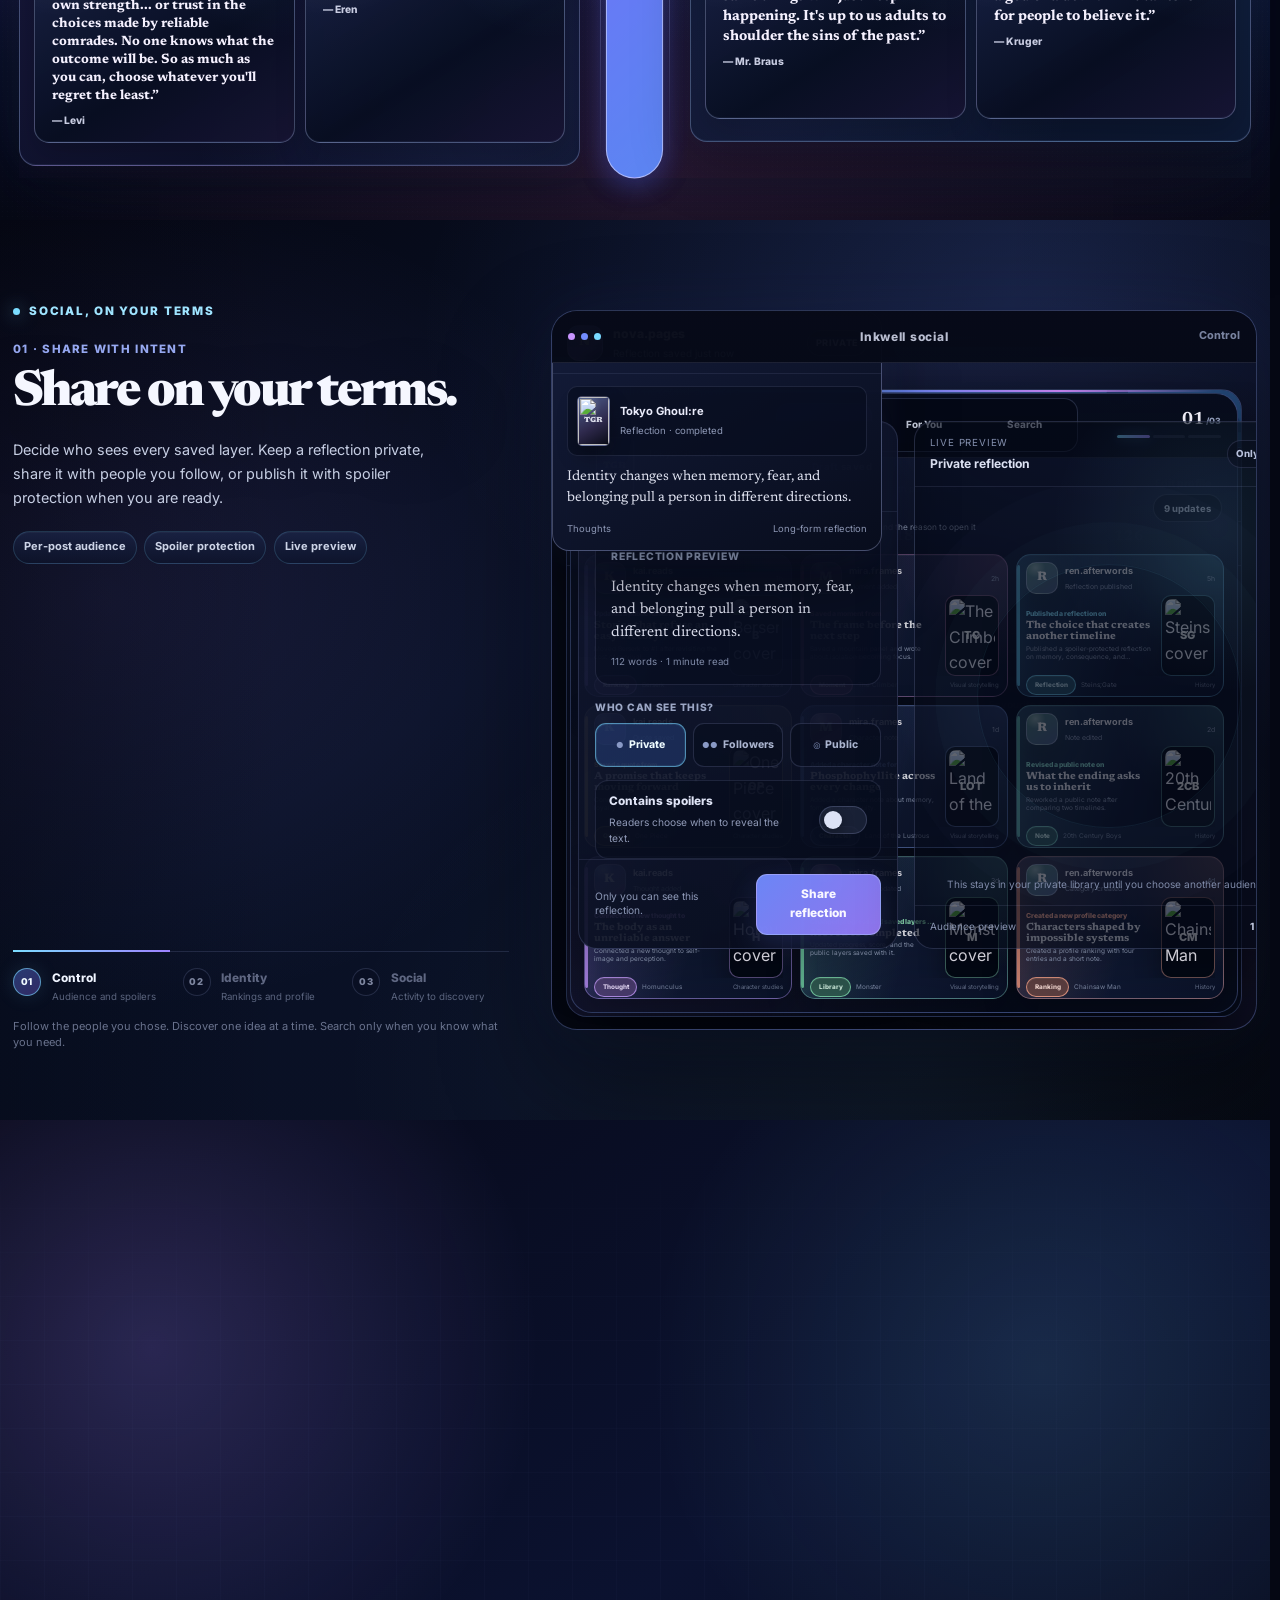
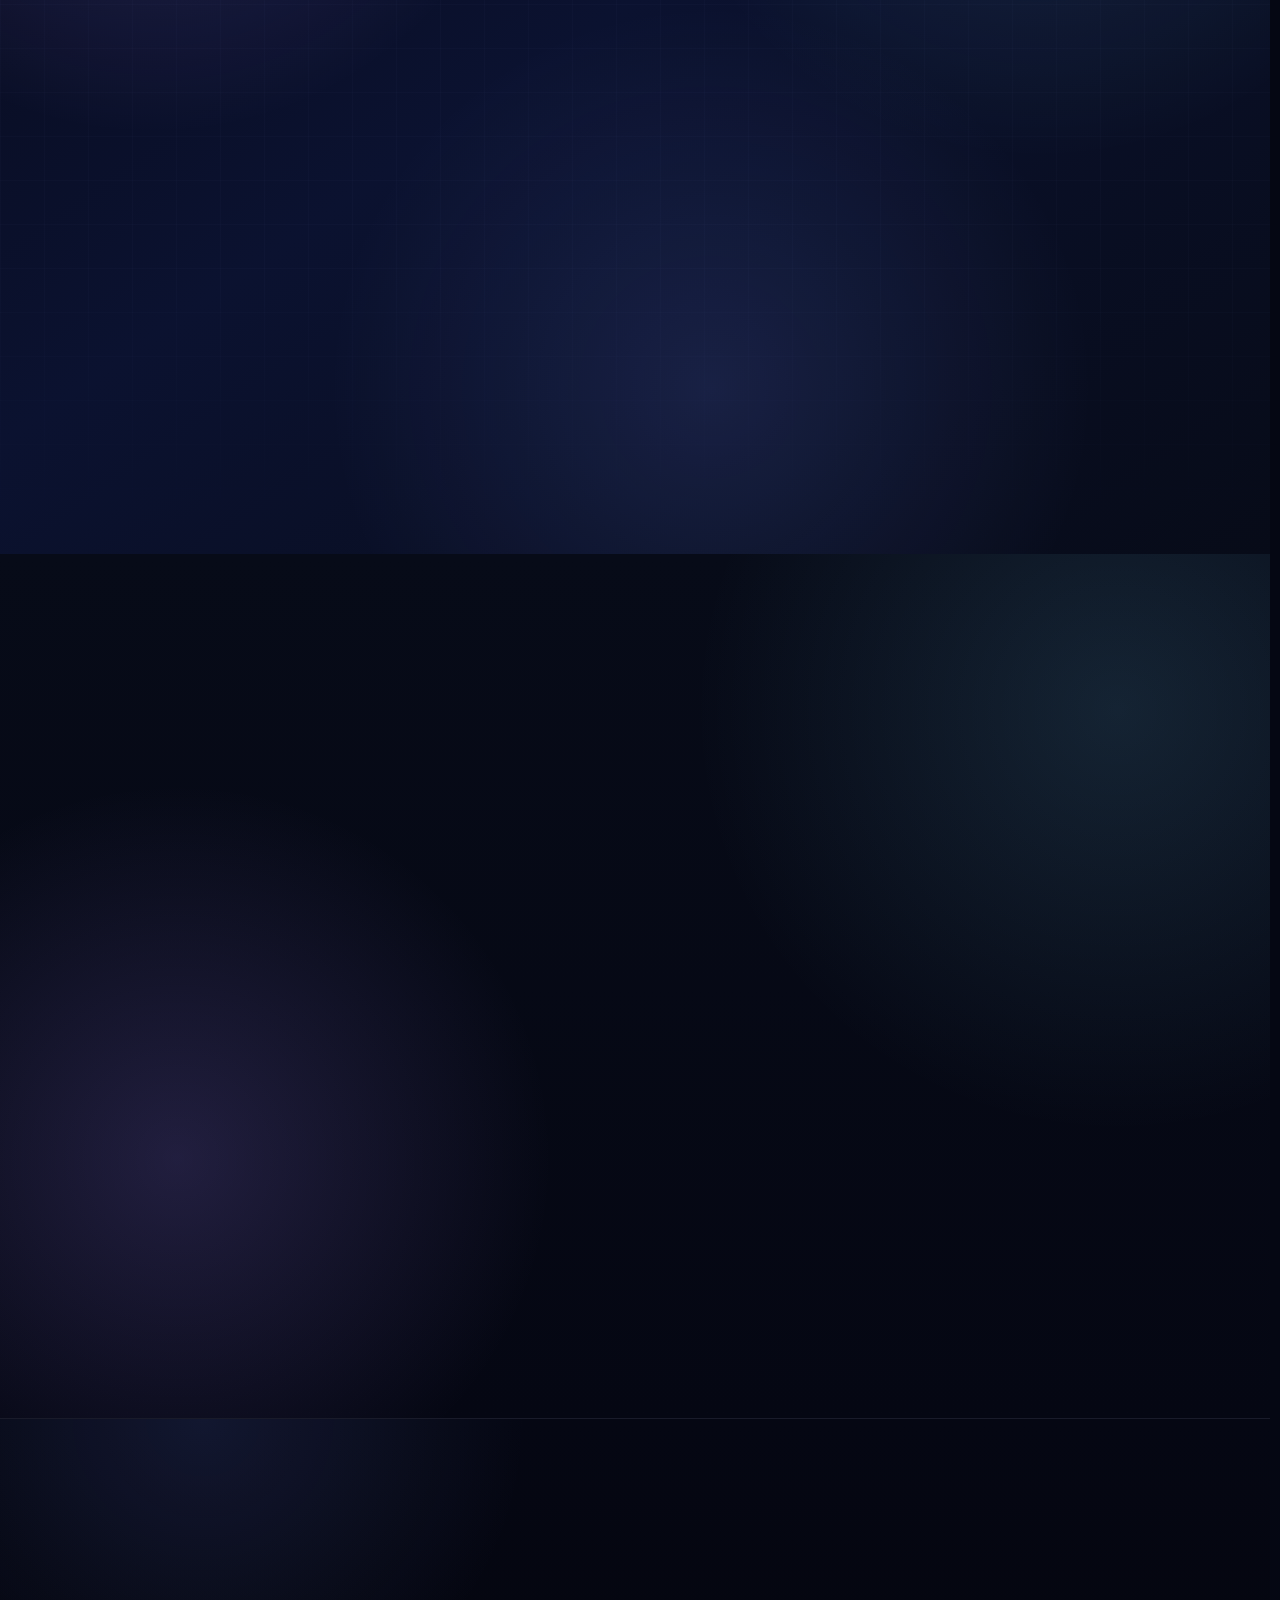
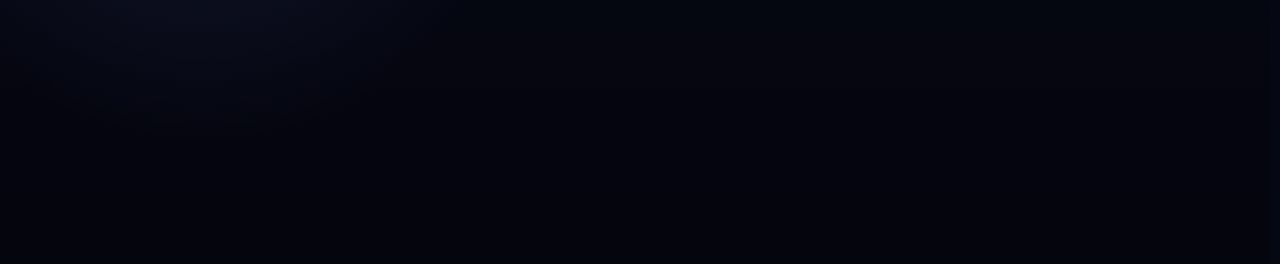
==== commit 09ef072e: "fix" ====
--- a/index.html
+++ b/index.html
@@ -4175,25 +4175,27 @@
 
     -->
 
-  <script defer="" src="./javaScript/Home/homeScroll.js?v=20260726-20"></script>
+  <script defer="" src="./javaScript/Home/homeScroll.js"></script>
 
   <script defer="" src="./javaScript/Home/section-1.js"></script>
 
   <script defer="" src="./javaScript/Home/changeCardSection1.js"></script>
 
-  <script defer="" src="./javaScript/Home/section-2.js?v=20260724-14"></script>
+  <script defer="" src="./javaScript/Home/section-2.js"></script>
 
   <script defer="" src="./javaScript/Home/section-3.js"></script>
 
-  <script defer="" src="./javaScript/Home/section-4.js?v=20260724-14"></script>
+  <script defer="" src="./javaScript/Home/section-4.js"></script>
 
-  <script defer="" src="./javaScript/Home/section-5.js?v=20260726-20"></script>
+  <script defer="" src="./javaScript/Home/section-5.js"></script>
 
-  <script defer="" src="./javaScript/Home/section-6.js?v=20260726-3"></script>
+  <script defer="" src="./javaScript/Home/section-6.js"></script>
 
-  <script defer="" src="./javaScript/Home/section-7.js?v=20260726-3"></script>
+  <script defer="" src="./javaScript/Home/section-7.js"></script>
 
-  <script defer="" src="./javaScript/Home/footer.js?v=20260726-2"></script>
+  <script defer="" src="./javaScript/Home/footer.js"></script>
+
+  <script defer="" src="./javaScript/Home/homepage-responsive.js"></script>
 
  </body>
 </html>
--- a/css/homePage/HomeSections.css
+++ b/css/homePage/HomeSections.css
@@ -7,5 +7,18 @@
 @import url("./section-7.css");
 @import url("./footer.css");
 
+
+
+
+@import url("./Responsive/00-foundations.css");
+@import url("./Responsive/01-hero.css");
+@import url("./Responsive/02-showcase.css");
+@import url("./Responsive/03-library-flow.css");
+@import url("./Responsive/04-comperison.css");
+@import url("./Responsive/05-social.css");
+@import url("./Responsive/06-faq.css");
+@import url("./Responsive/07-final-cta.css");
+@import url("./Responsive/08-footer.css");
+
 /* Must remain last: it only coordinates the four existing section styles. */
 @import url("./homeScroll.css");
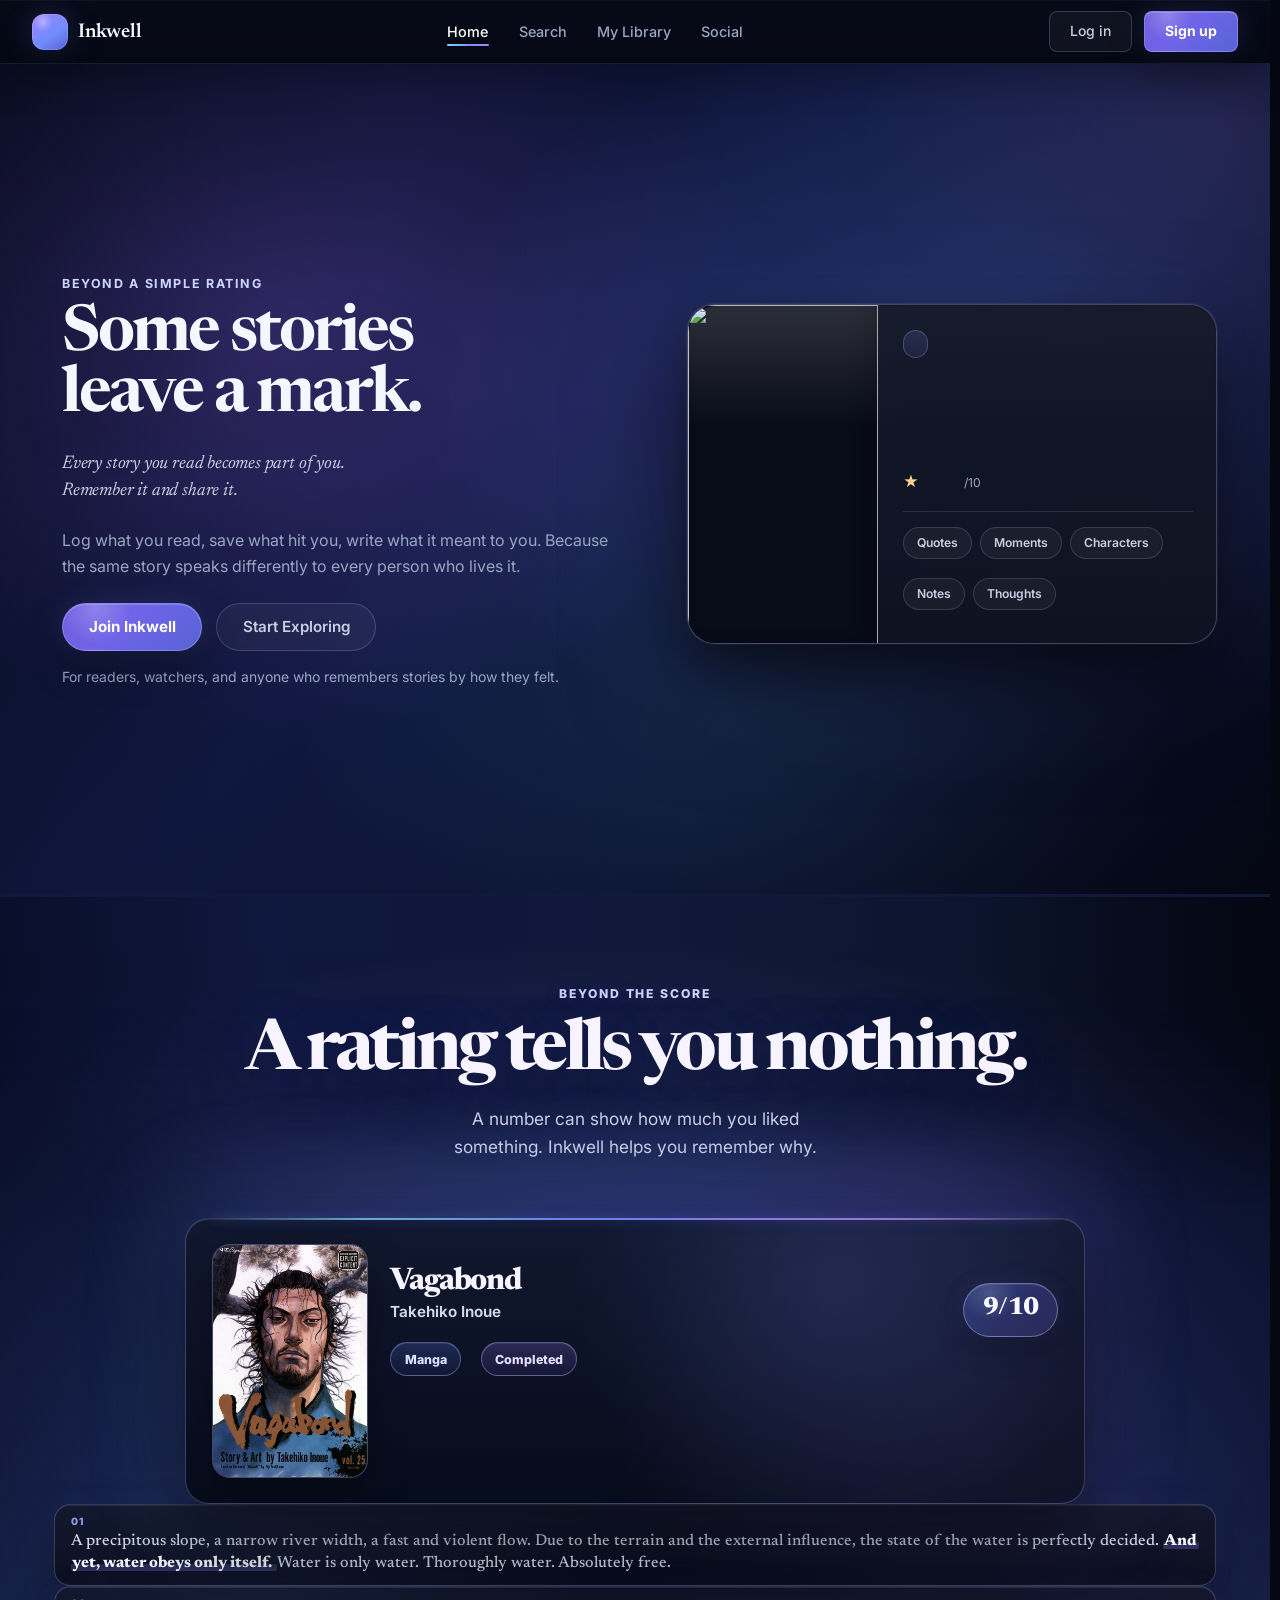
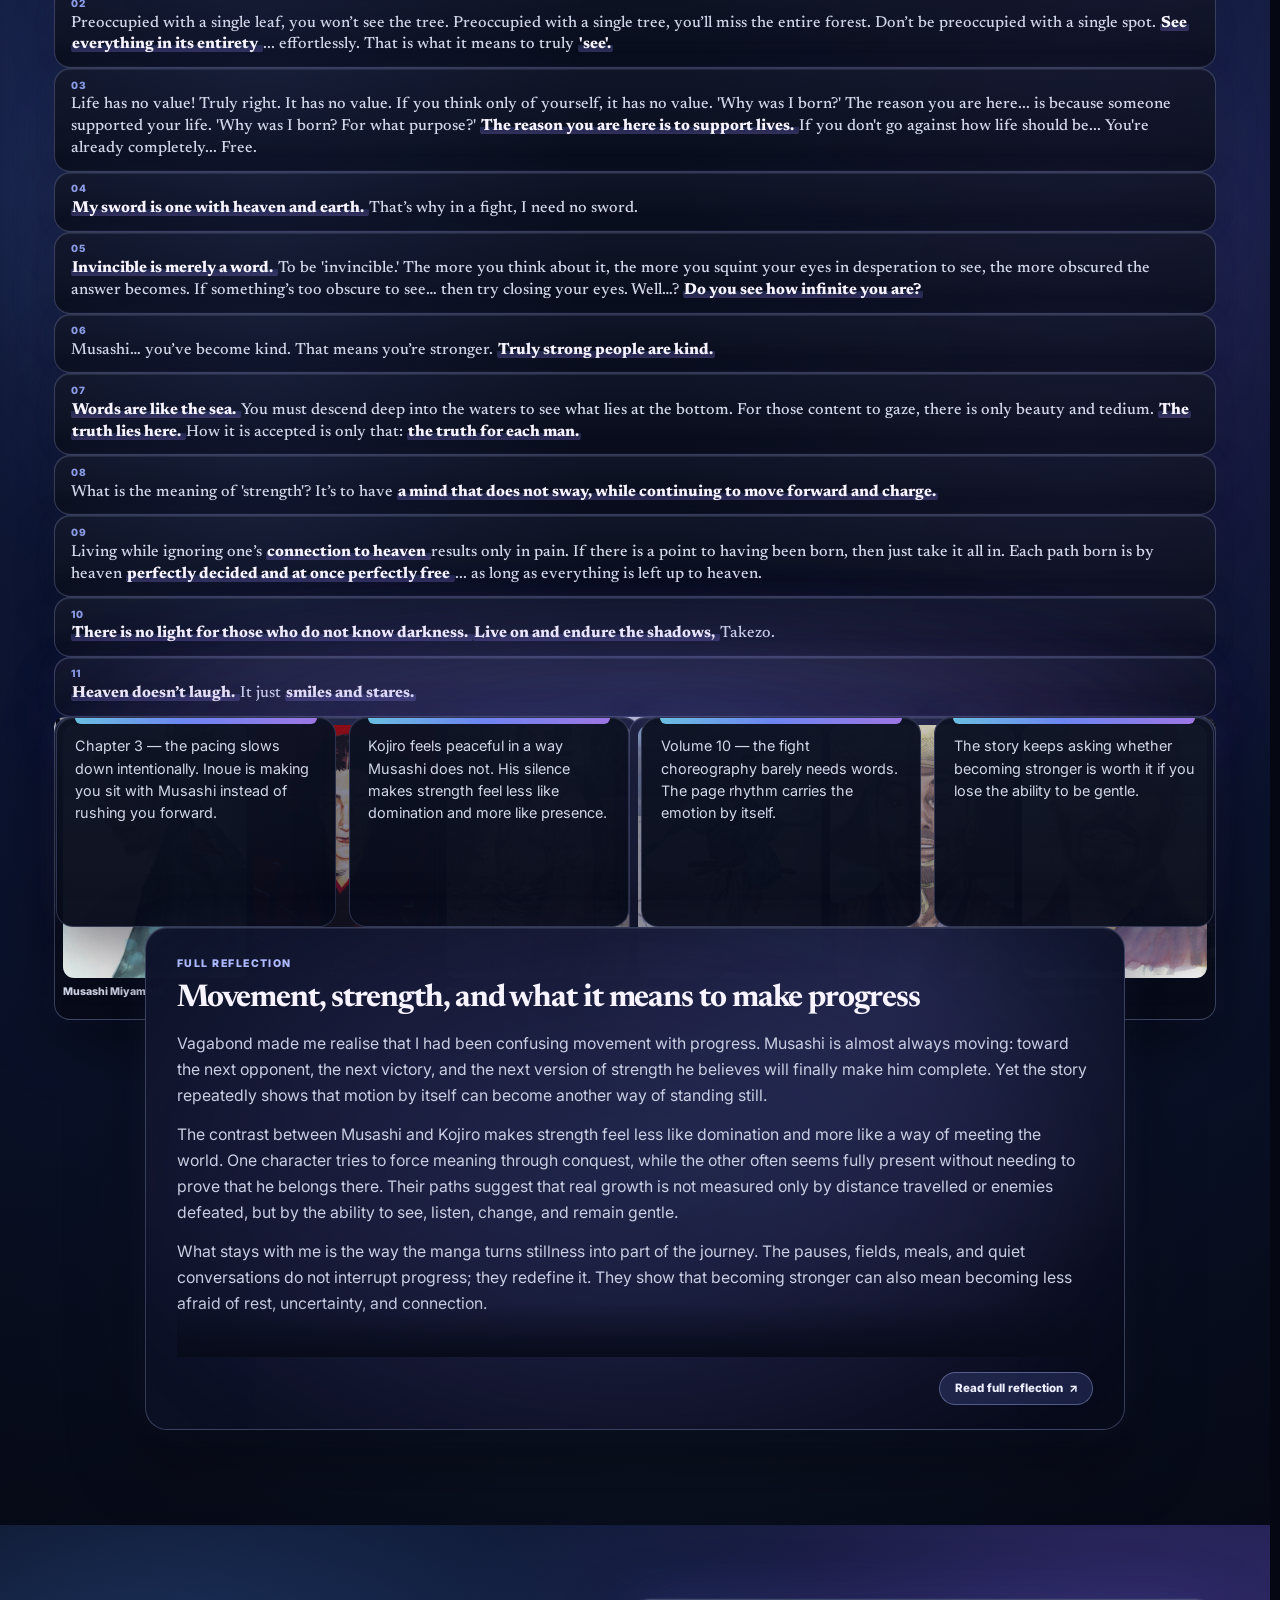
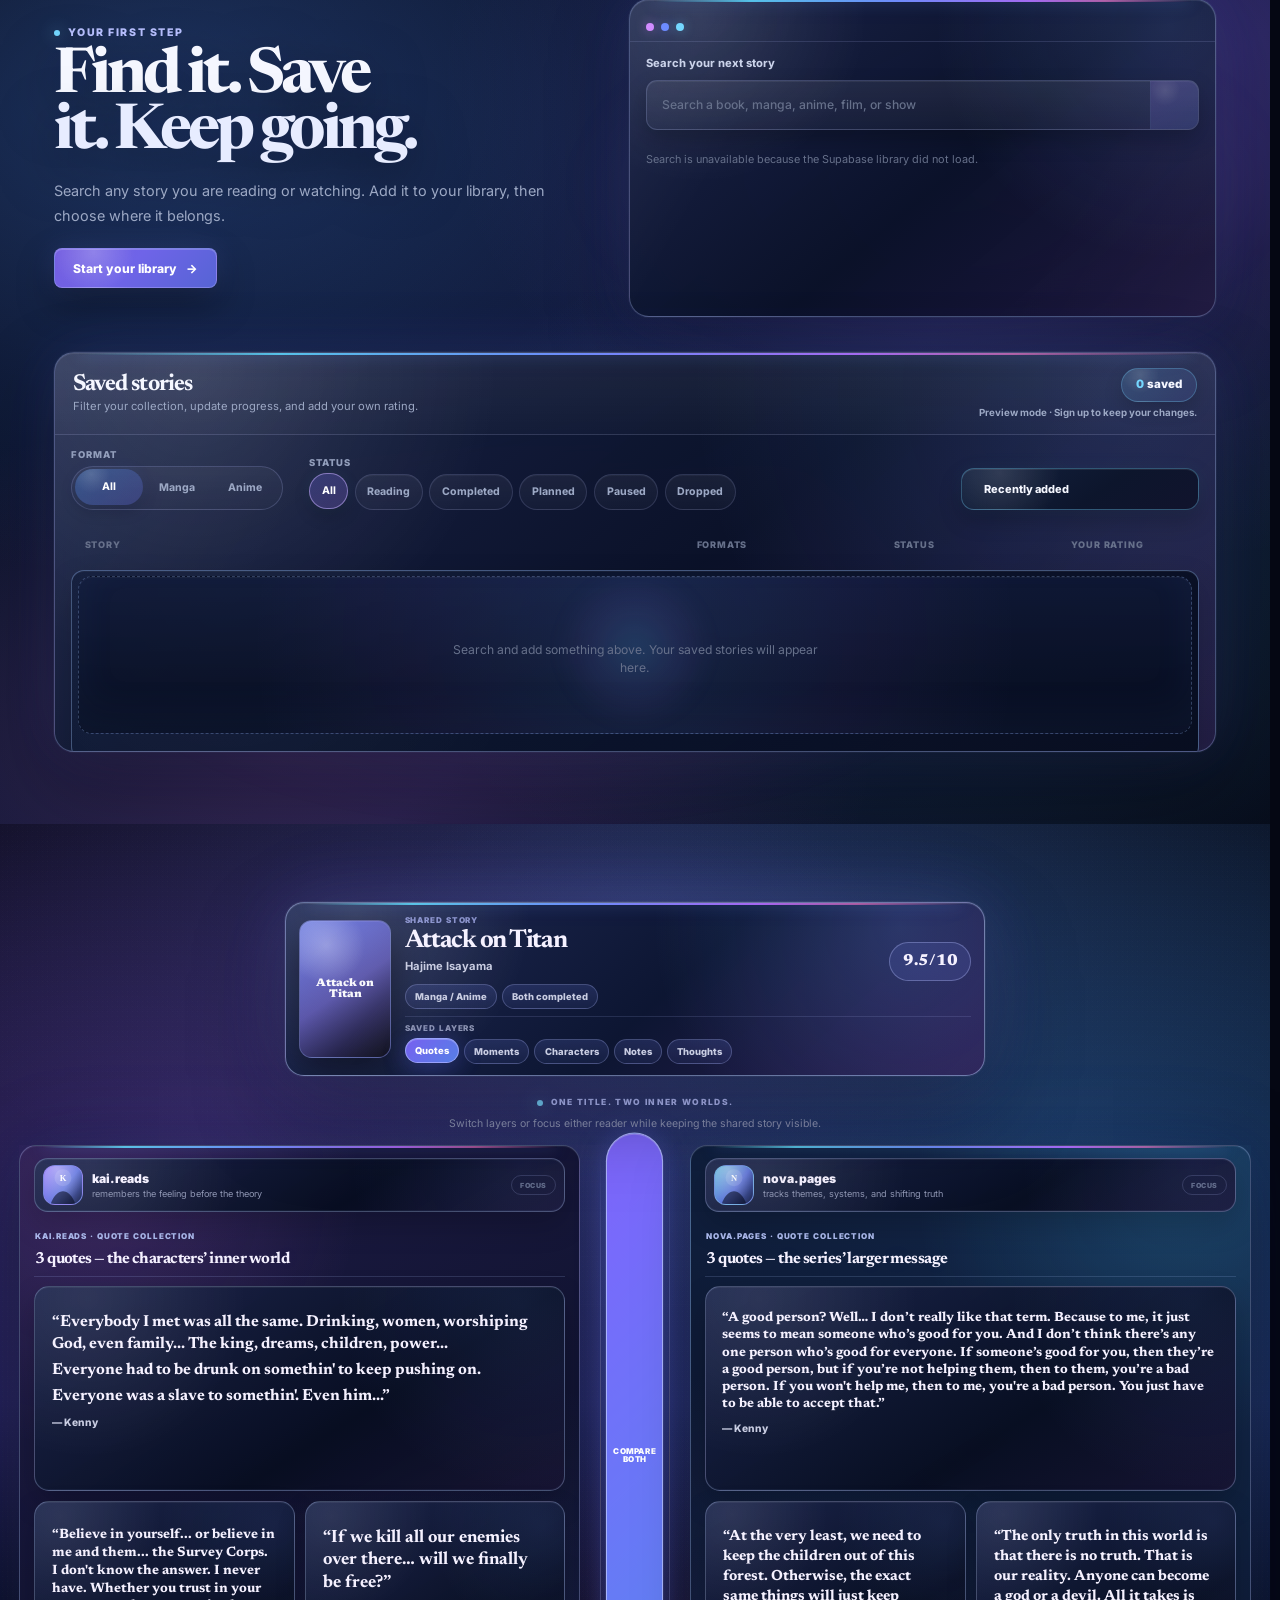
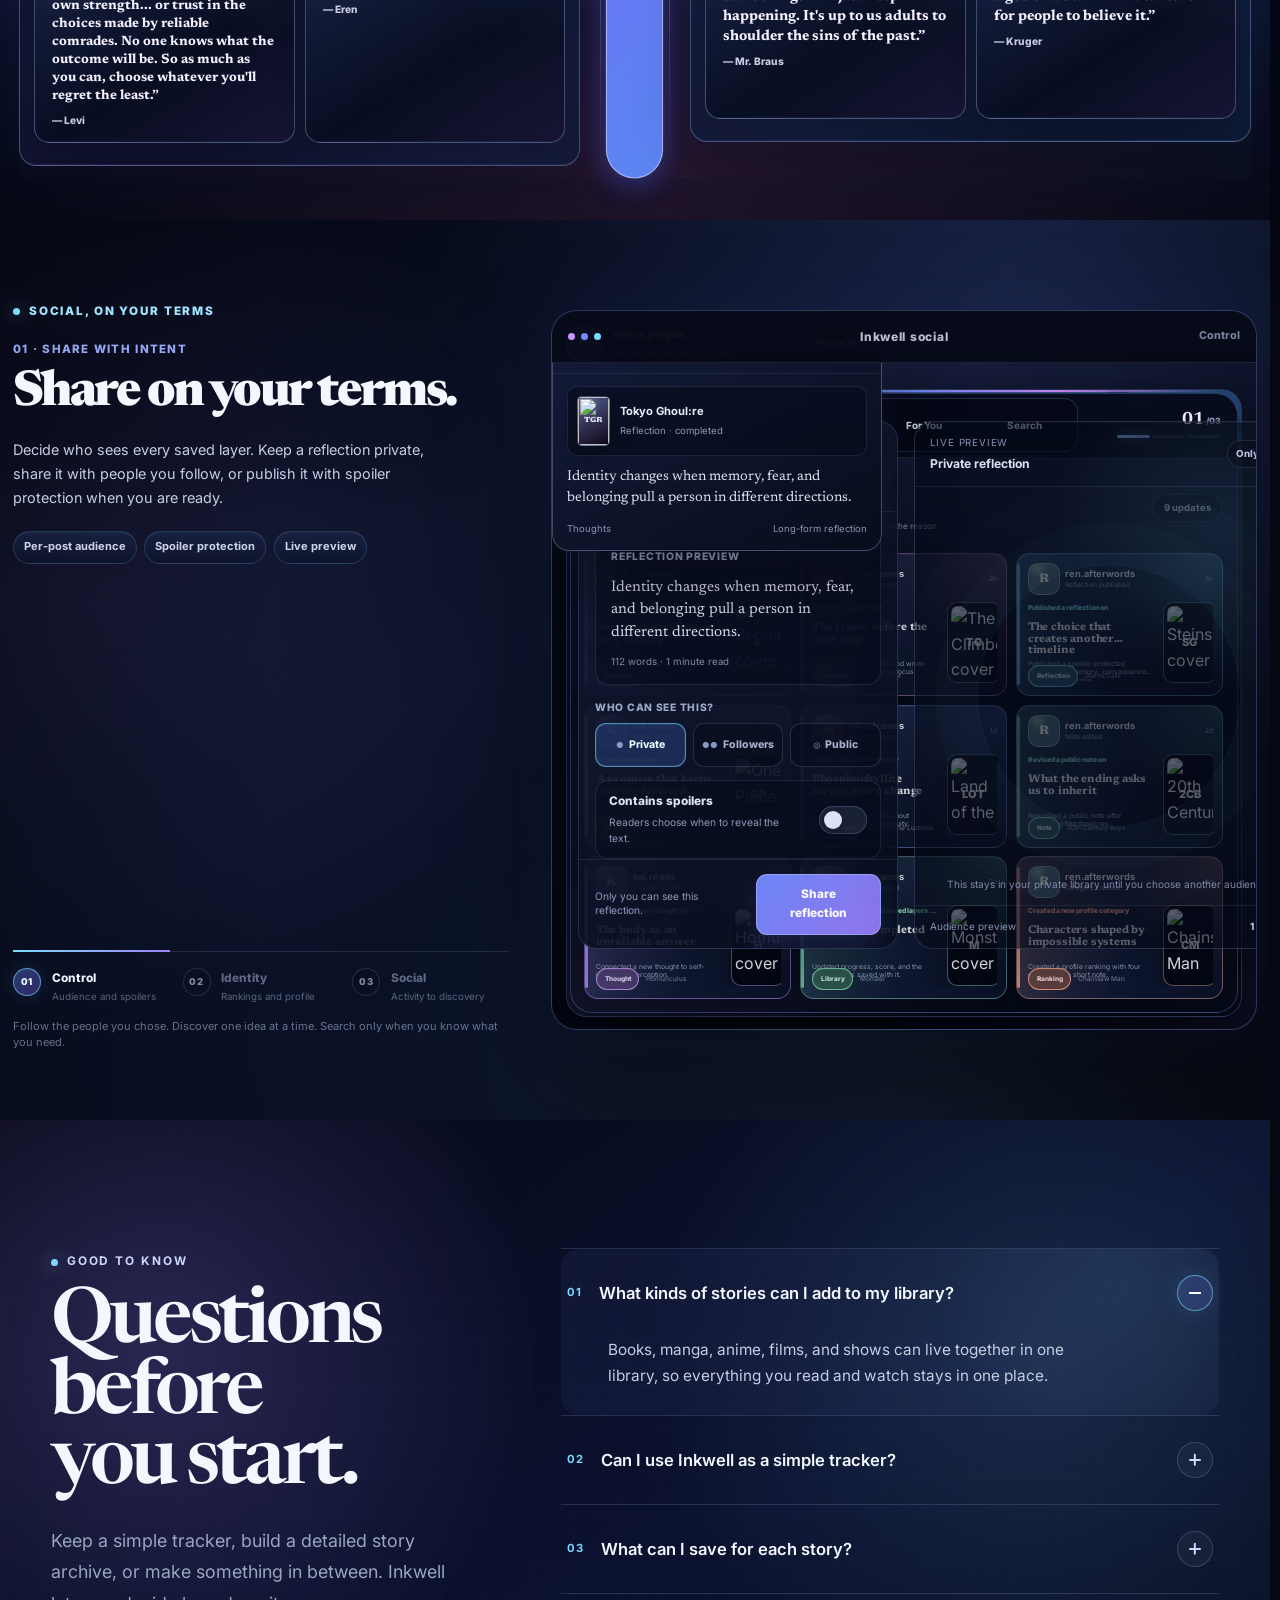
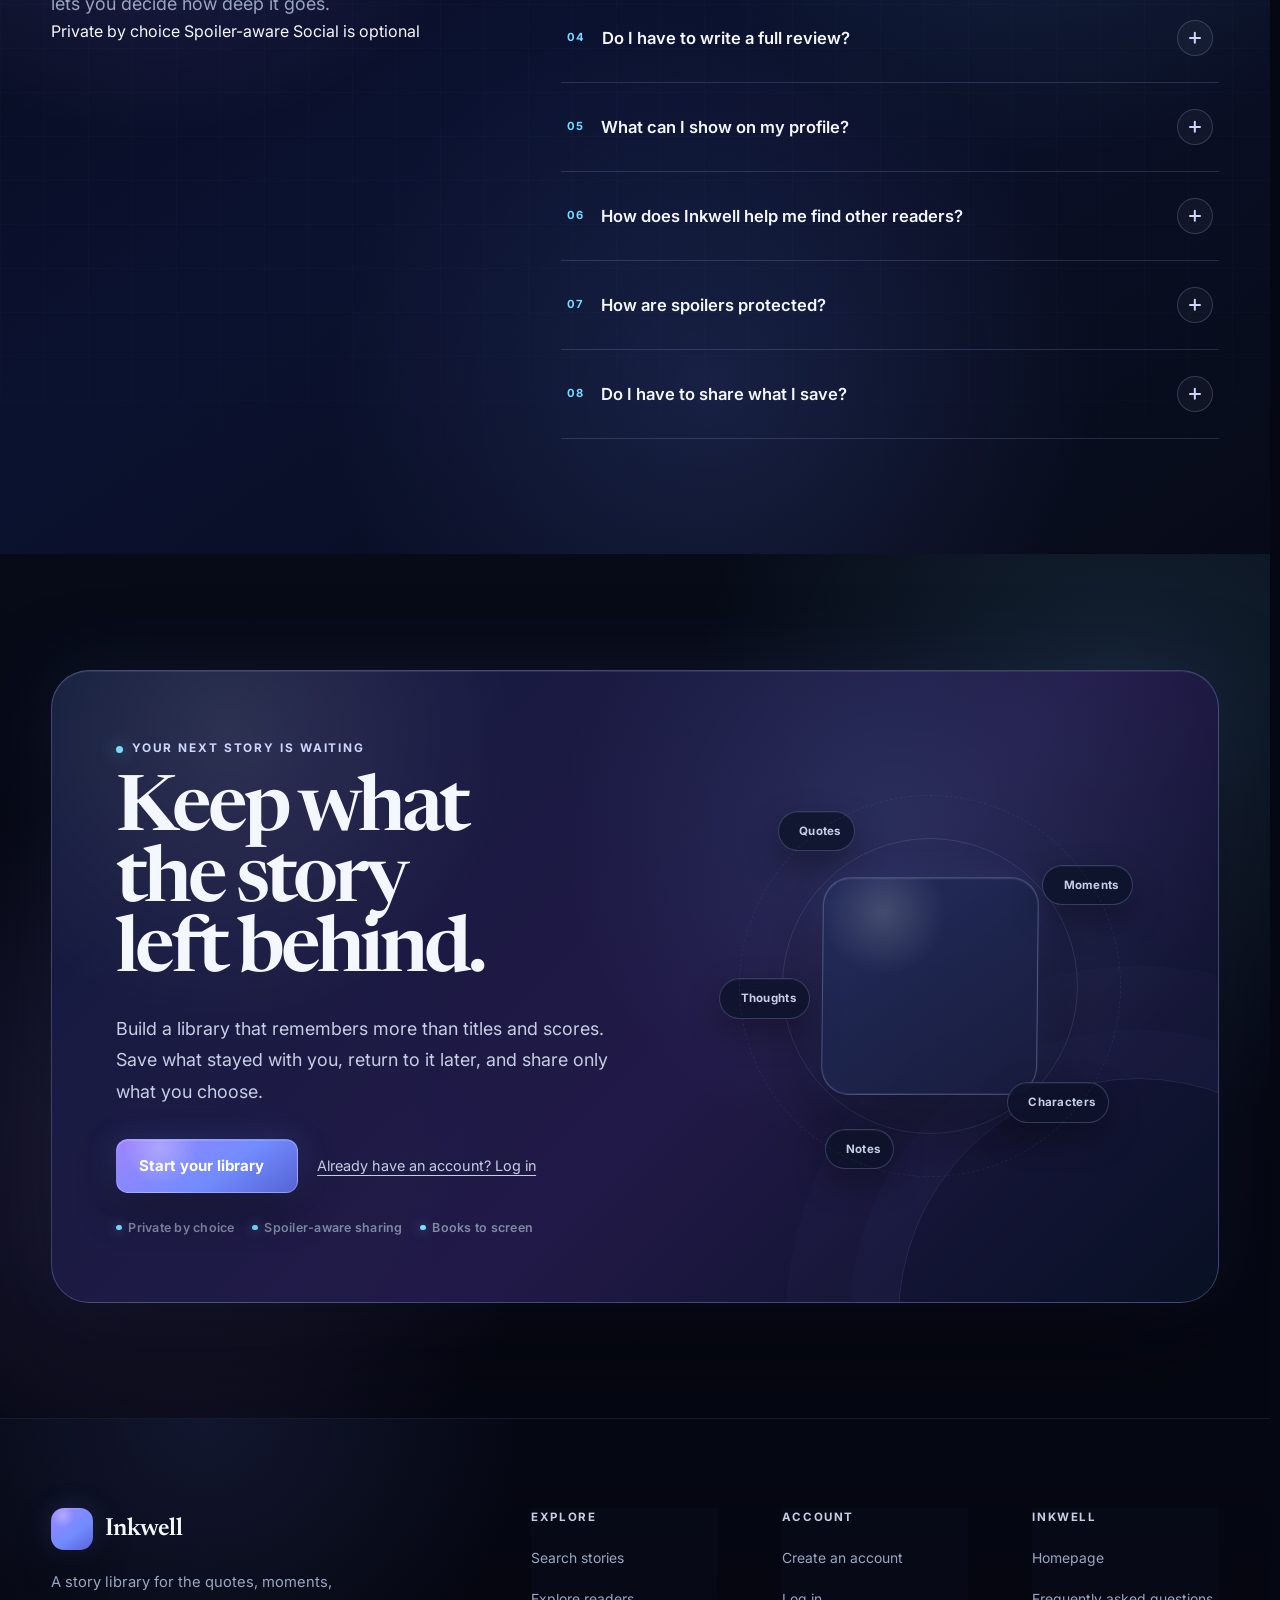
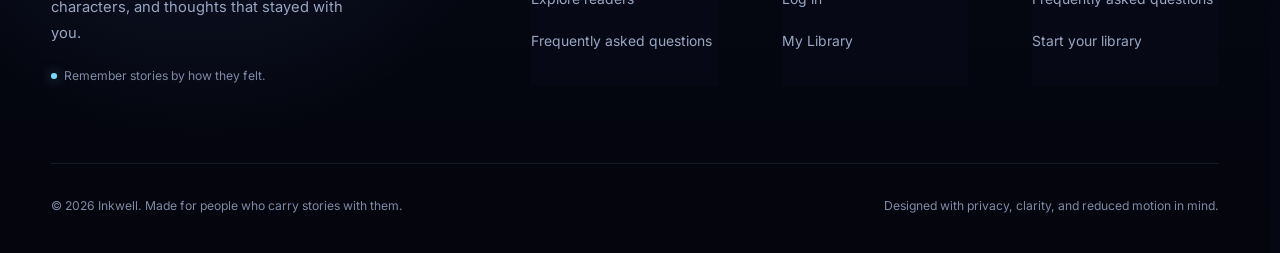
==== commit 53d7f757: "fix" ====
--- a/index.html
+++ b/index.html
@@ -4175,27 +4175,25 @@
 
     -->
 
-  <script defer="" src="./javaScript/Home/homeScroll.js"></script>
+  <script defer="" src="./javaScript/Home/homeScroll.js?v=20260726-20"></script>
 
   <script defer="" src="./javaScript/Home/section-1.js"></script>
 
   <script defer="" src="./javaScript/Home/changeCardSection1.js"></script>
 
-  <script defer="" src="./javaScript/Home/section-2.js"></script>
+  <script defer="" src="./javaScript/Home/section-2.js?v=20260724-14"></script>
 
   <script defer="" src="./javaScript/Home/section-3.js"></script>
 
-  <script defer="" src="./javaScript/Home/section-4.js"></script>
+  <script defer="" src="./javaScript/Home/section-4.js?v=20260724-14"></script>
 
-  <script defer="" src="./javaScript/Home/section-5.js"></script>
+  <script defer="" src="./javaScript/Home/section-5.js?v=20260724-6"></script>
 
-  <script defer="" src="./javaScript/Home/section-6.js"></script>
+  <script defer="" src="./javaScript/Home/section-6.js?v=20260726-3"></script>
 
-  <script defer="" src="./javaScript/Home/section-7.js"></script>
+  <script defer="" src="./javaScript/Home/section-7.js?v=20260726-3"></script>
 
-  <script defer="" src="./javaScript/Home/footer.js"></script>
-
-  <script defer="" src="./javaScript/Home/homepage-responsive.js"></script>
+  <script defer="" src="./javaScript/Home/footer.js?v=20260726-2"></script>
 
  </body>
 </html>
--- a/css/homePage/HomeSections.css
+++ b/css/homePage/HomeSections.css
@@ -8,17 +8,5 @@
 @import url("./footer.css");
 
 
-
-
-@import url("./Responsive/00-foundations.css");
-@import url("./Responsive/01-hero.css");
-@import url("./Responsive/02-showcase.css");
-@import url("./Responsive/03-library-flow.css");
-@import url("./Responsive/04-comperison.css");
-@import url("./Responsive/05-social.css");
-@import url("./Responsive/06-faq.css");
-@import url("./Responsive/07-final-cta.css");
-@import url("./Responsive/08-footer.css");
-
 /* Must remain last: it only coordinates the four existing section styles. */
 @import url("./homeScroll.css");
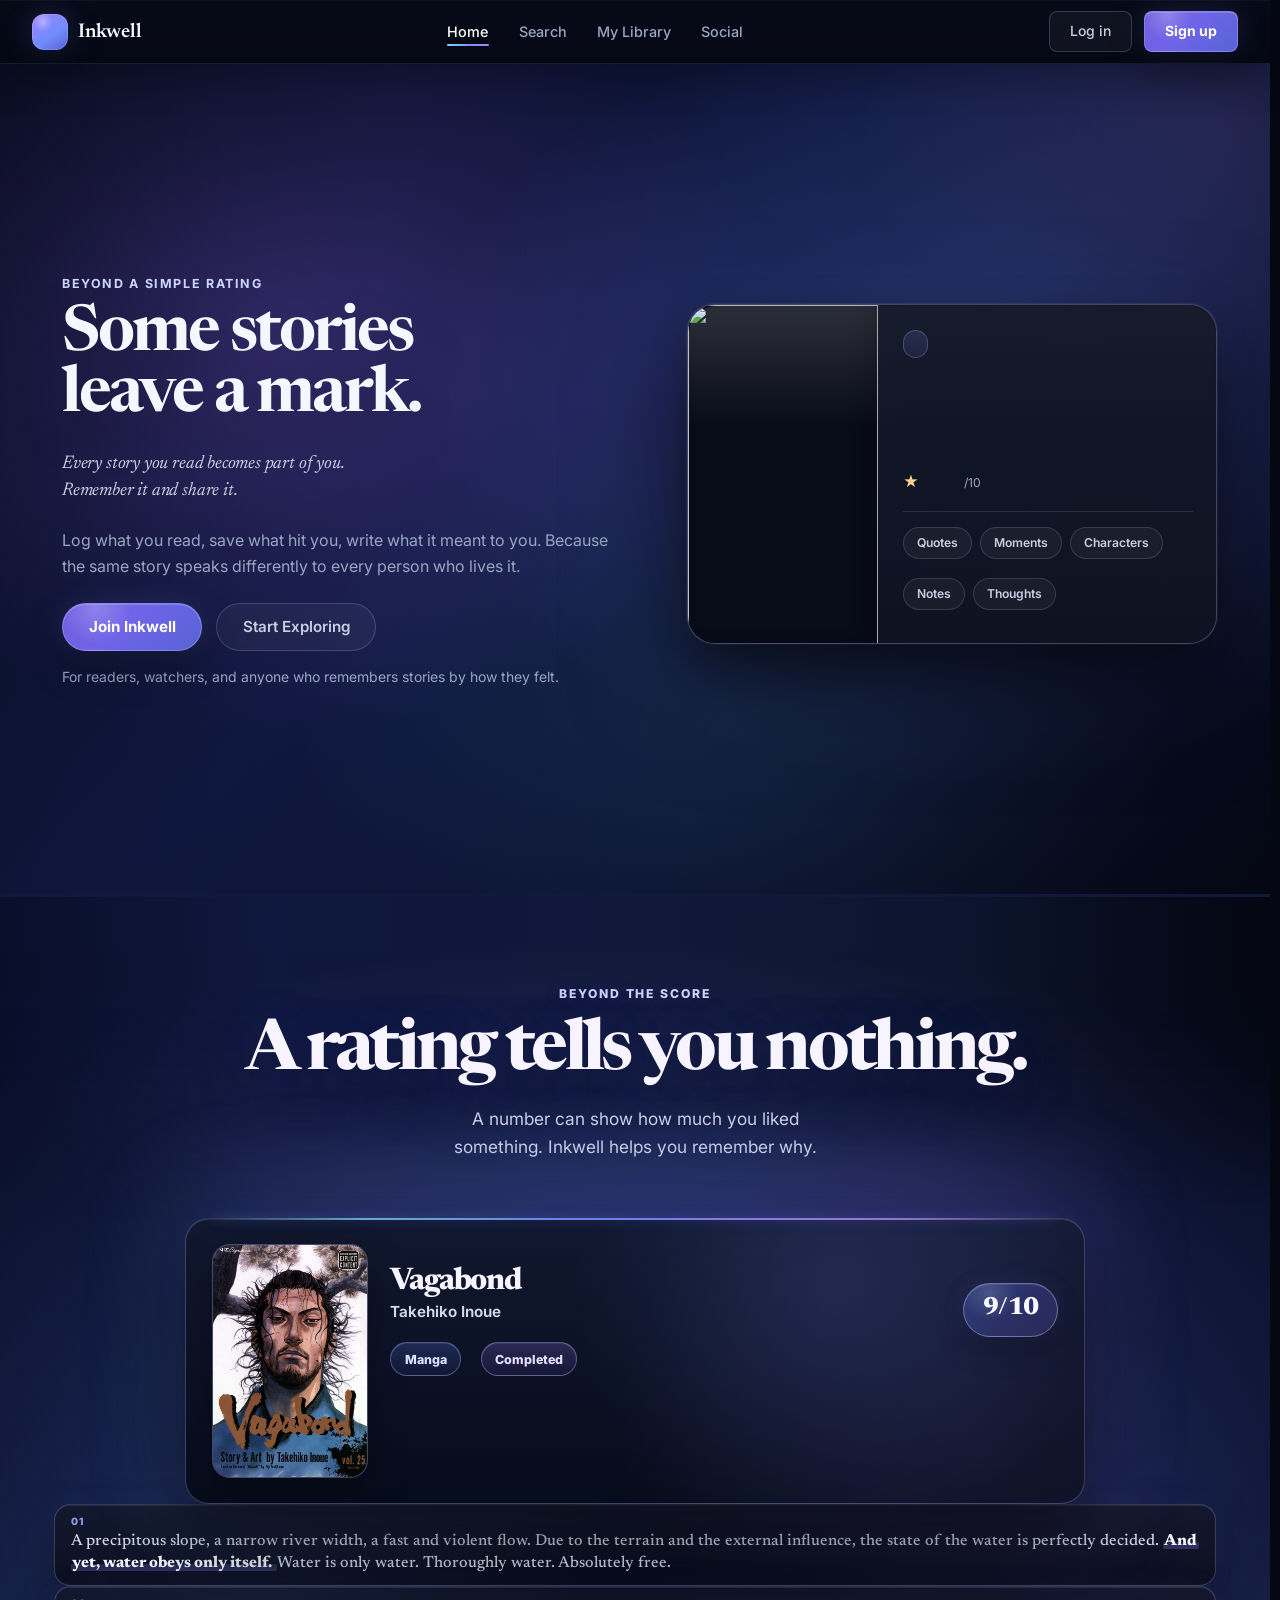
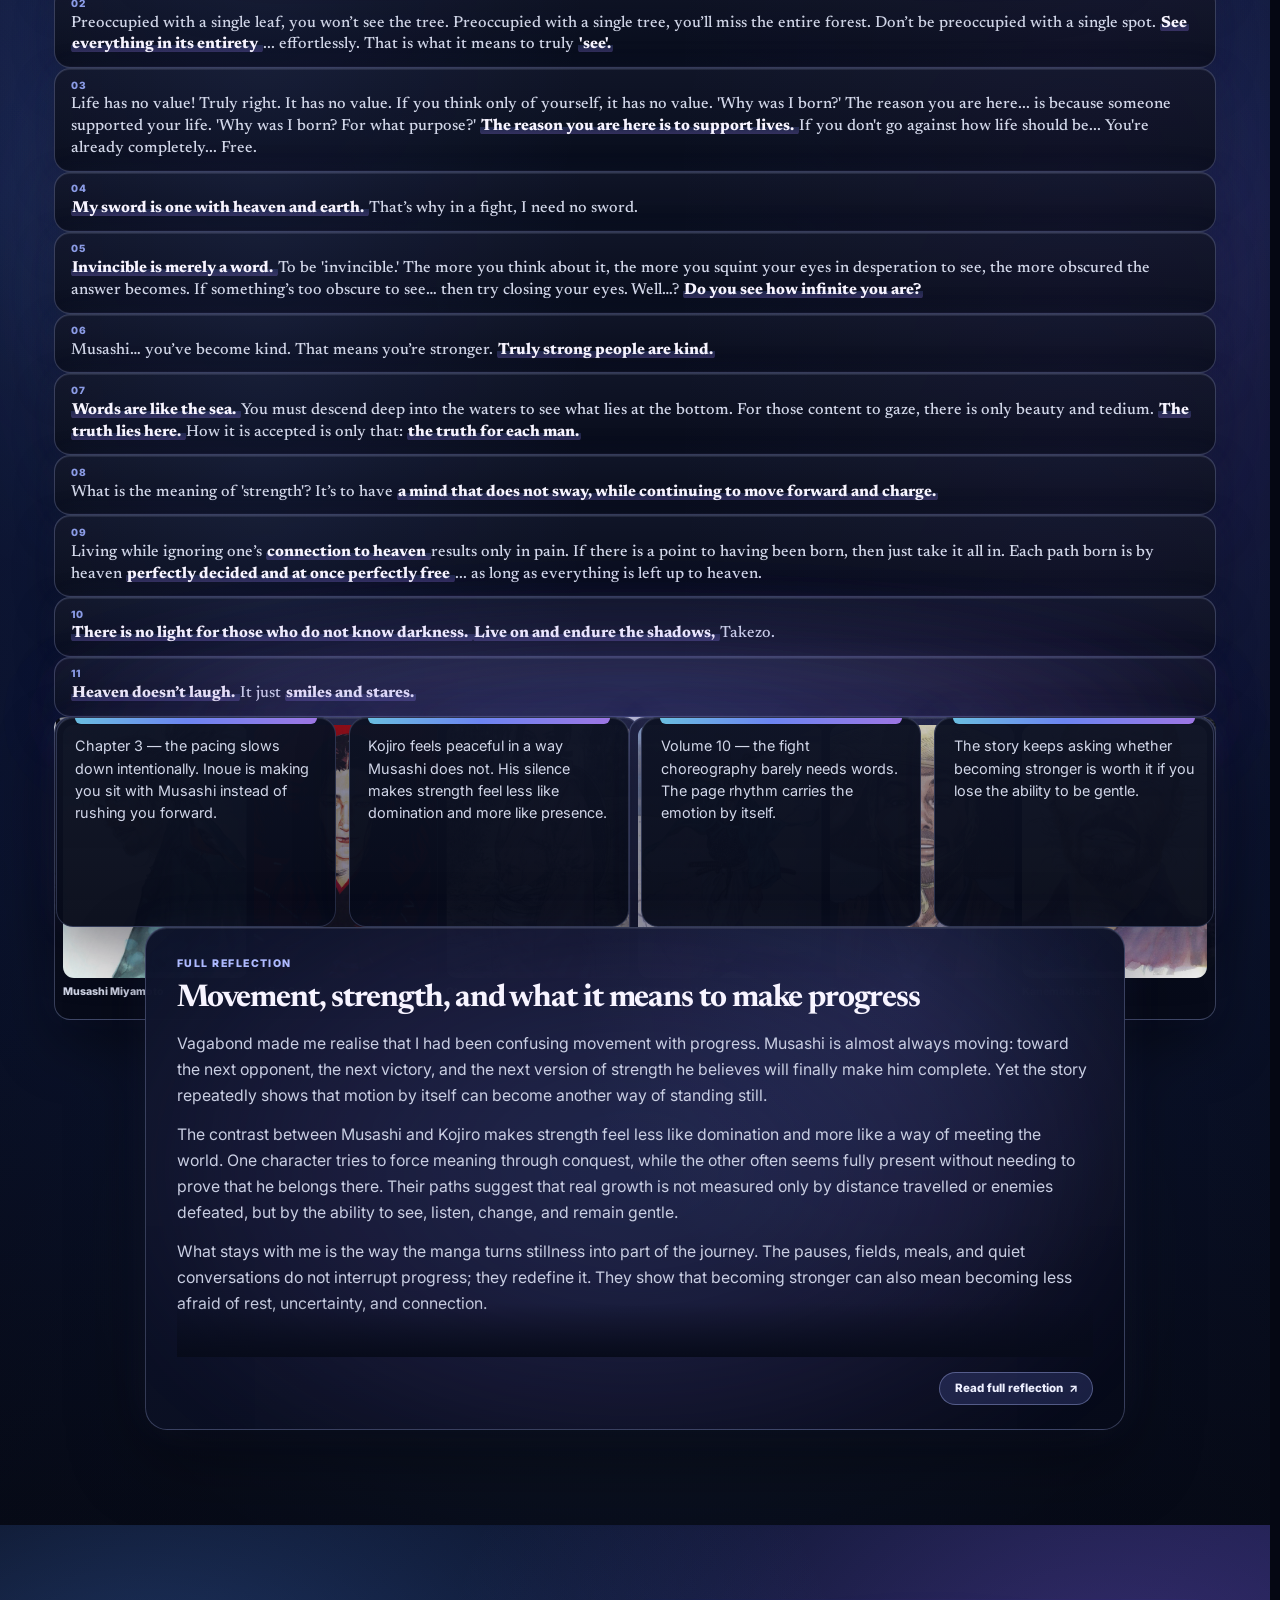
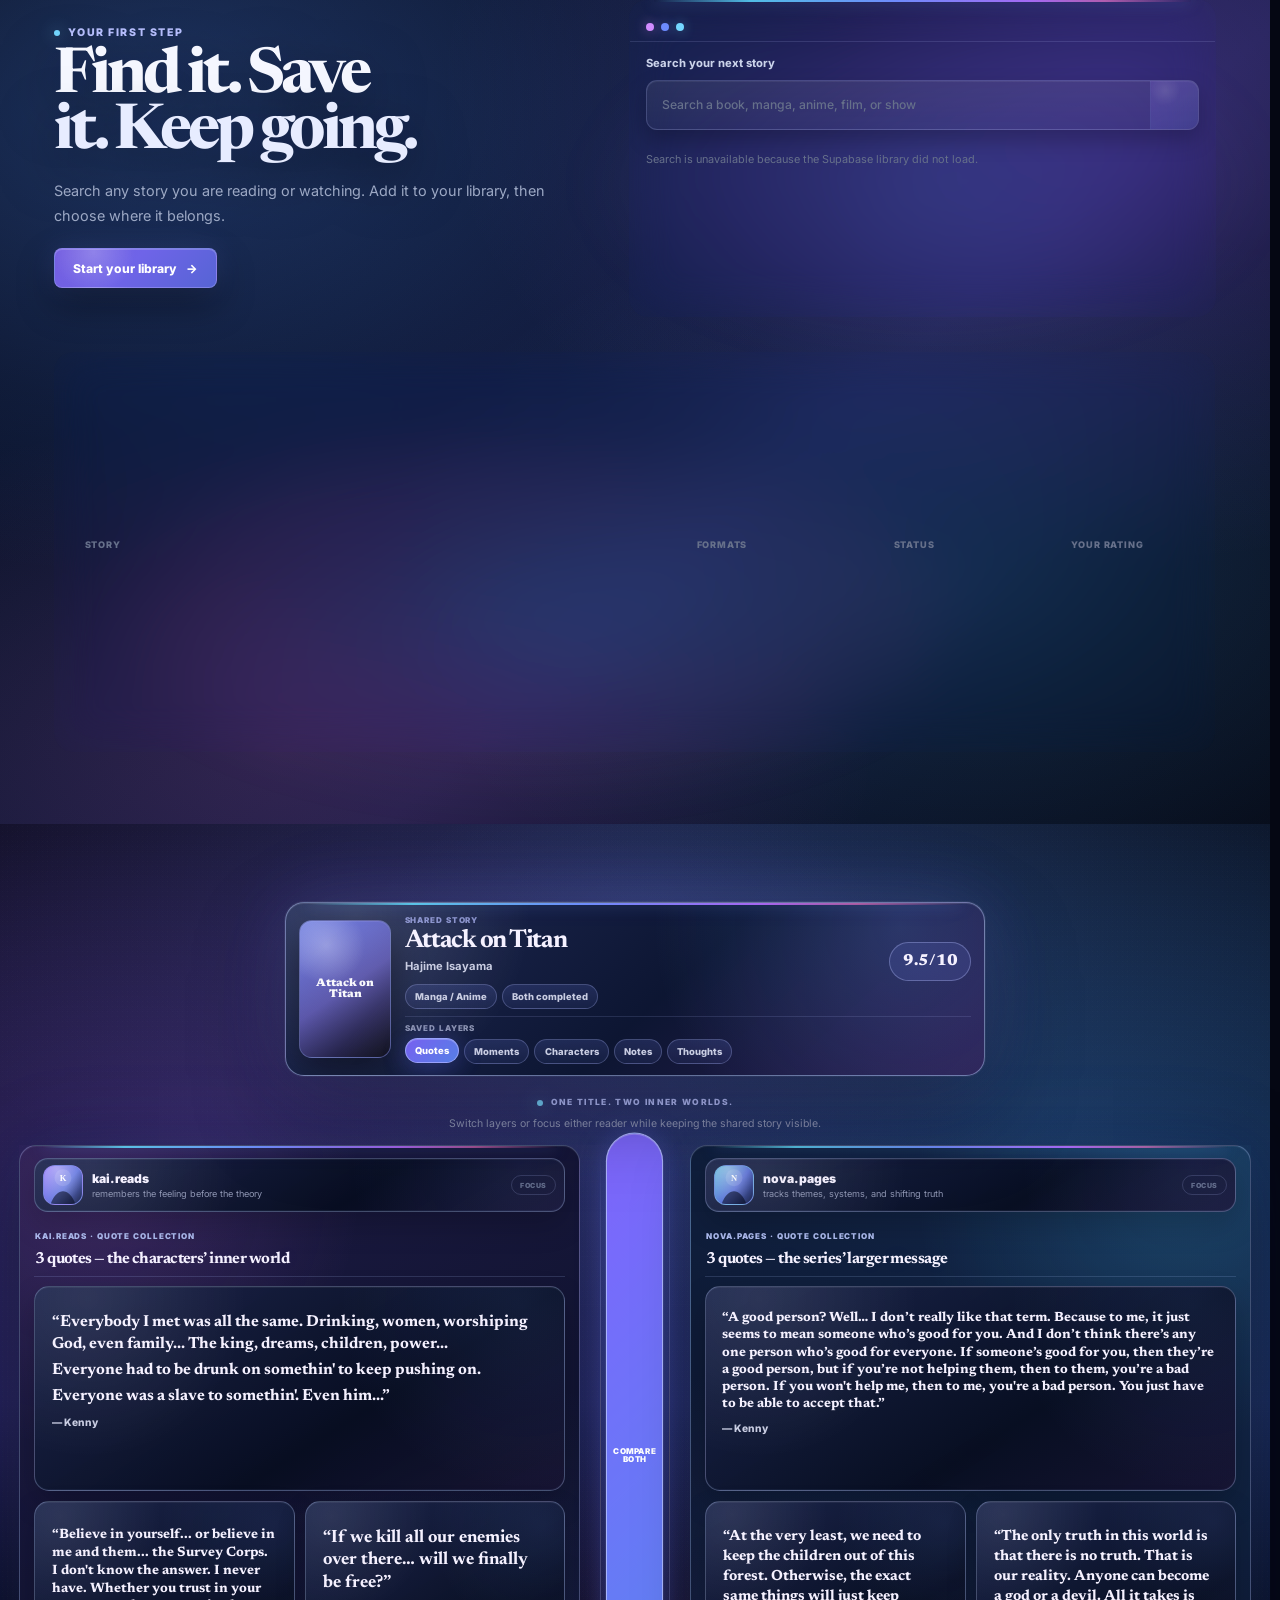
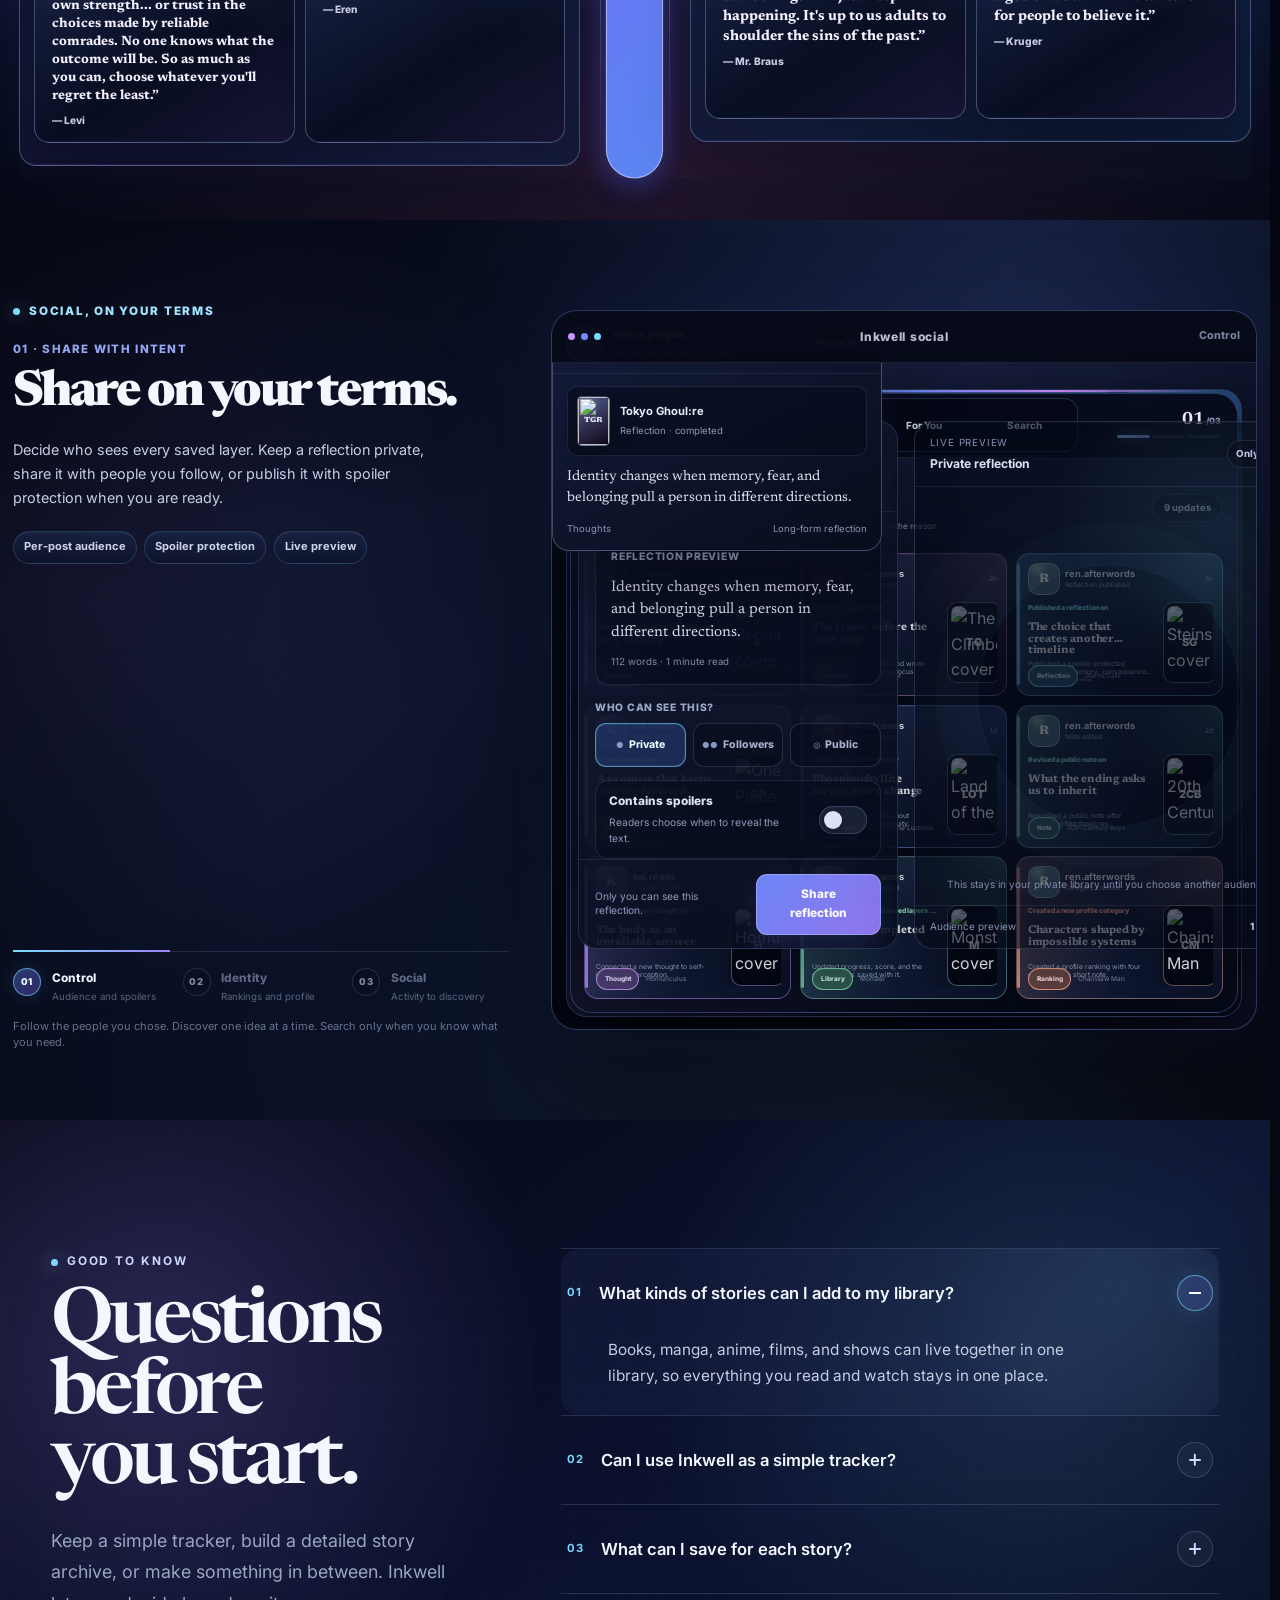
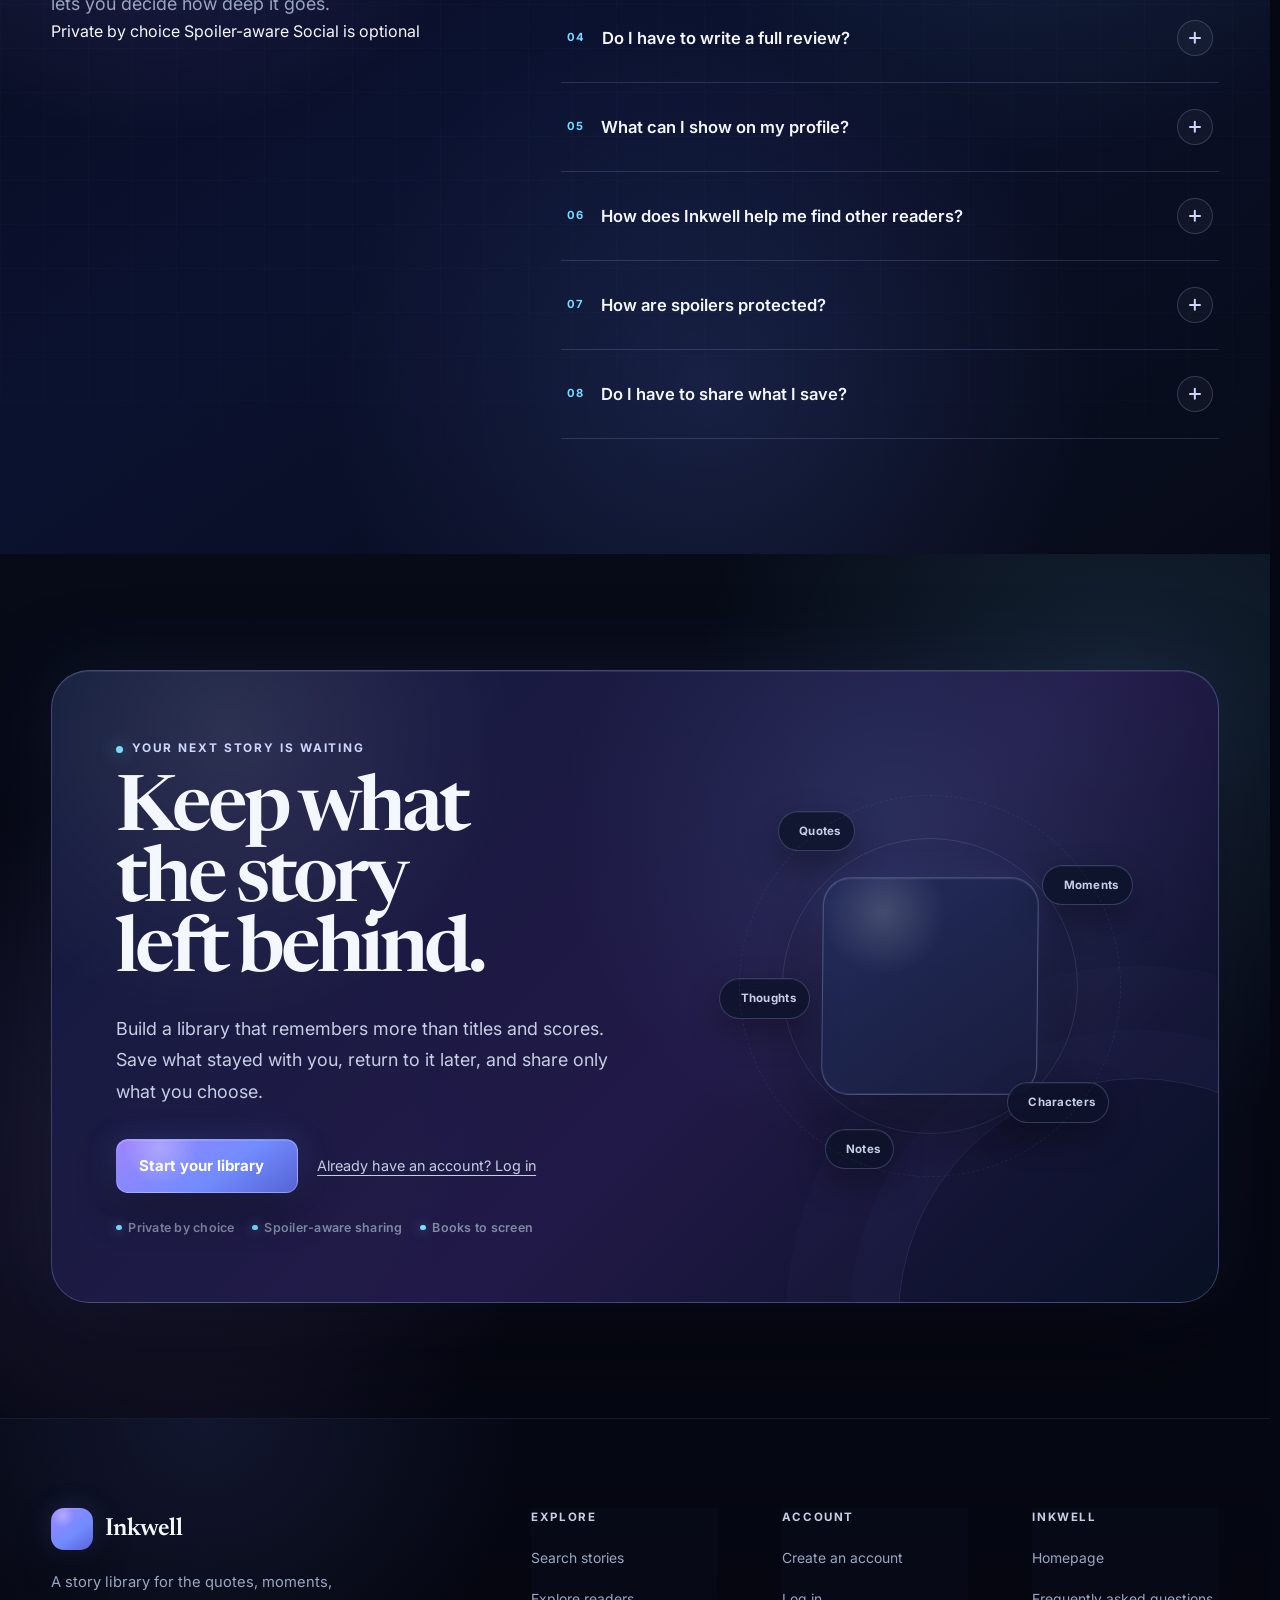
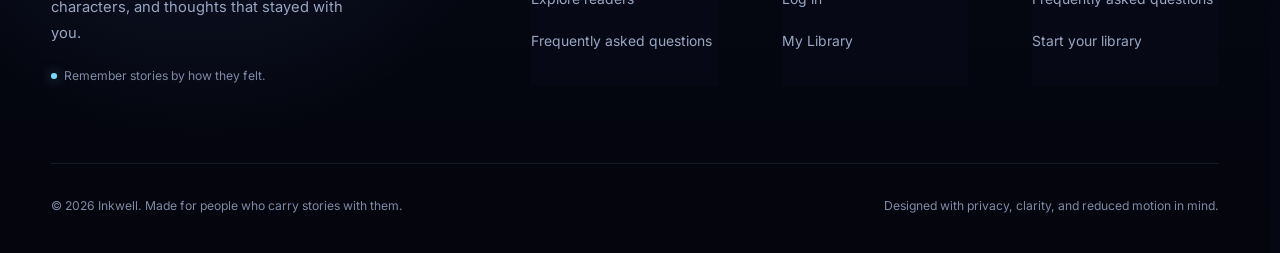
==== commit e228e277: "fix" ====
--- a/index.html
+++ b/index.html
@@ -49,10 +49,10 @@
    </ul>
    <!-- RIGHT  Auth -->
    <div class="nav-auth">
-    <a class="btn-ghost" href="login.html">
+    <a class="btn-ghost" href="auth.html">
      Log in
     </a>
-    <a class="btn-primary" href="login.html">
+    <a class="btn-primary" href="auth.html">
      Sign up
     </a>
    </div>
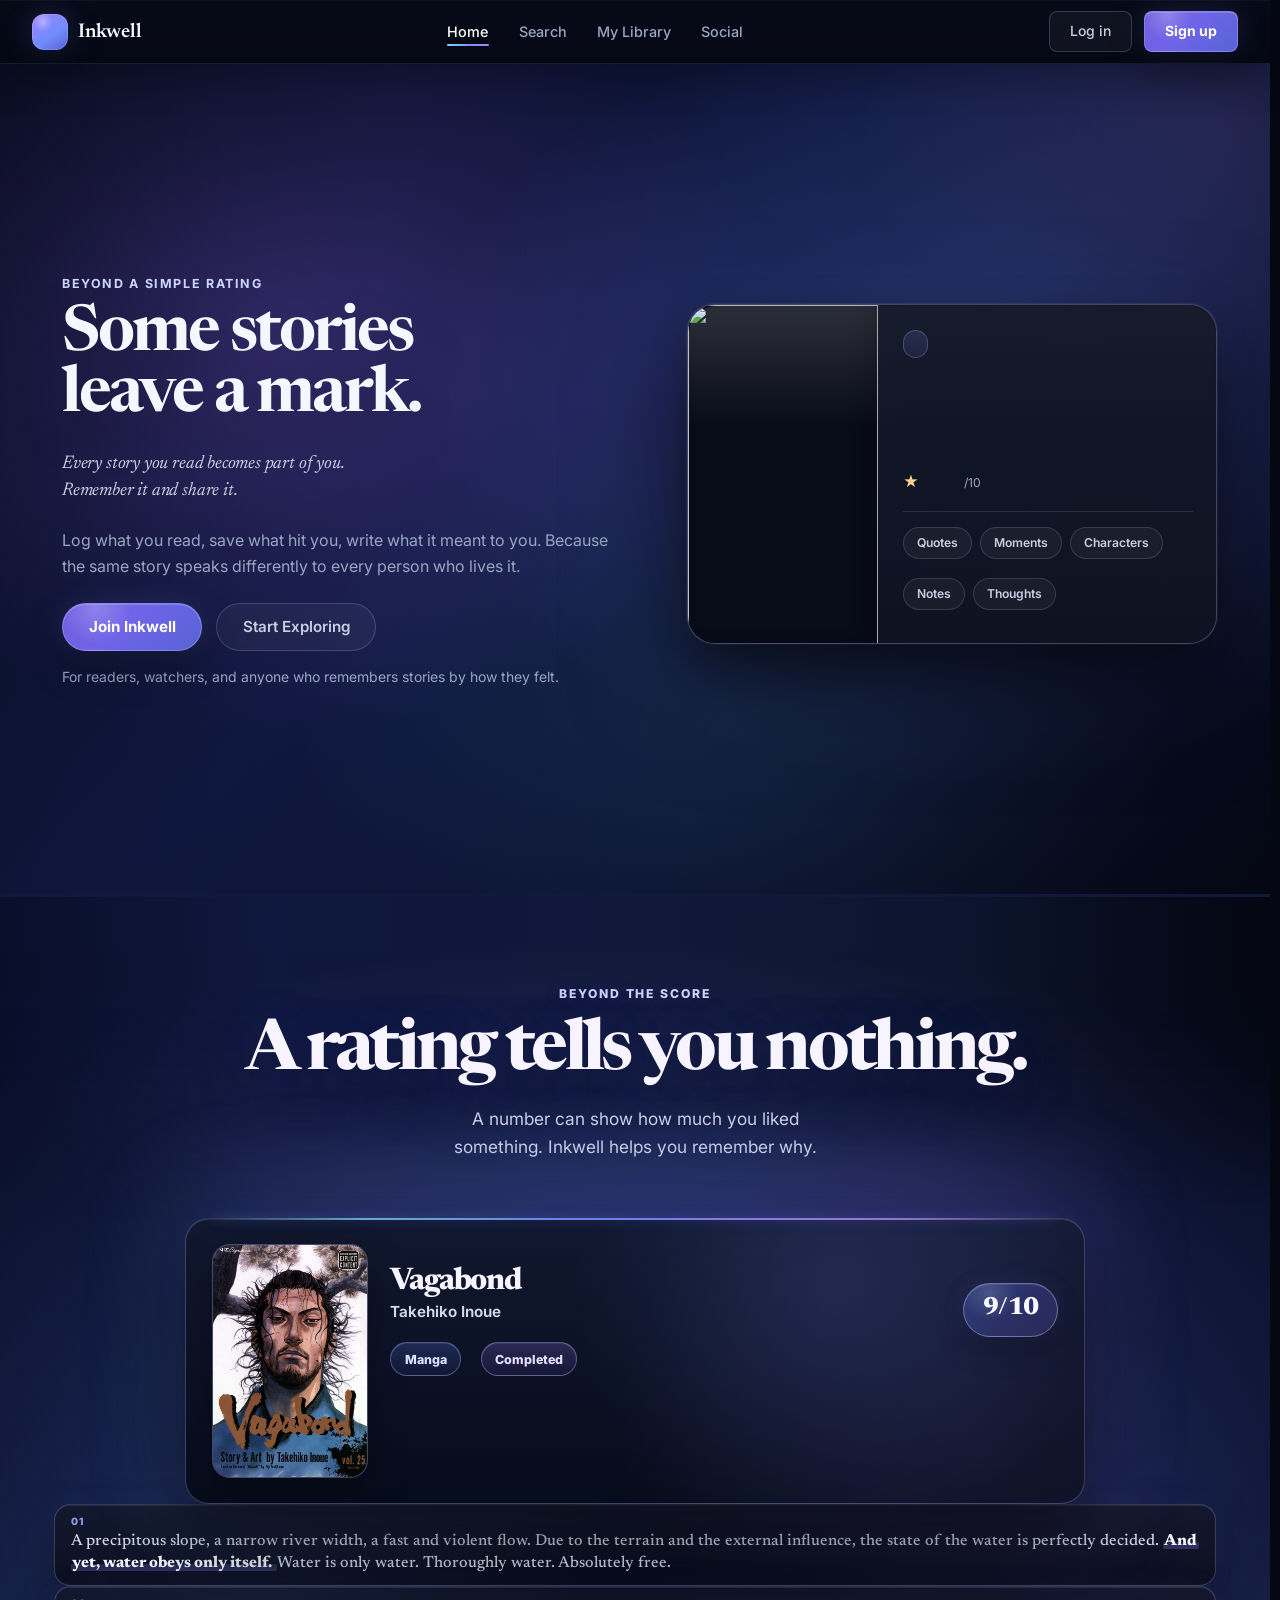
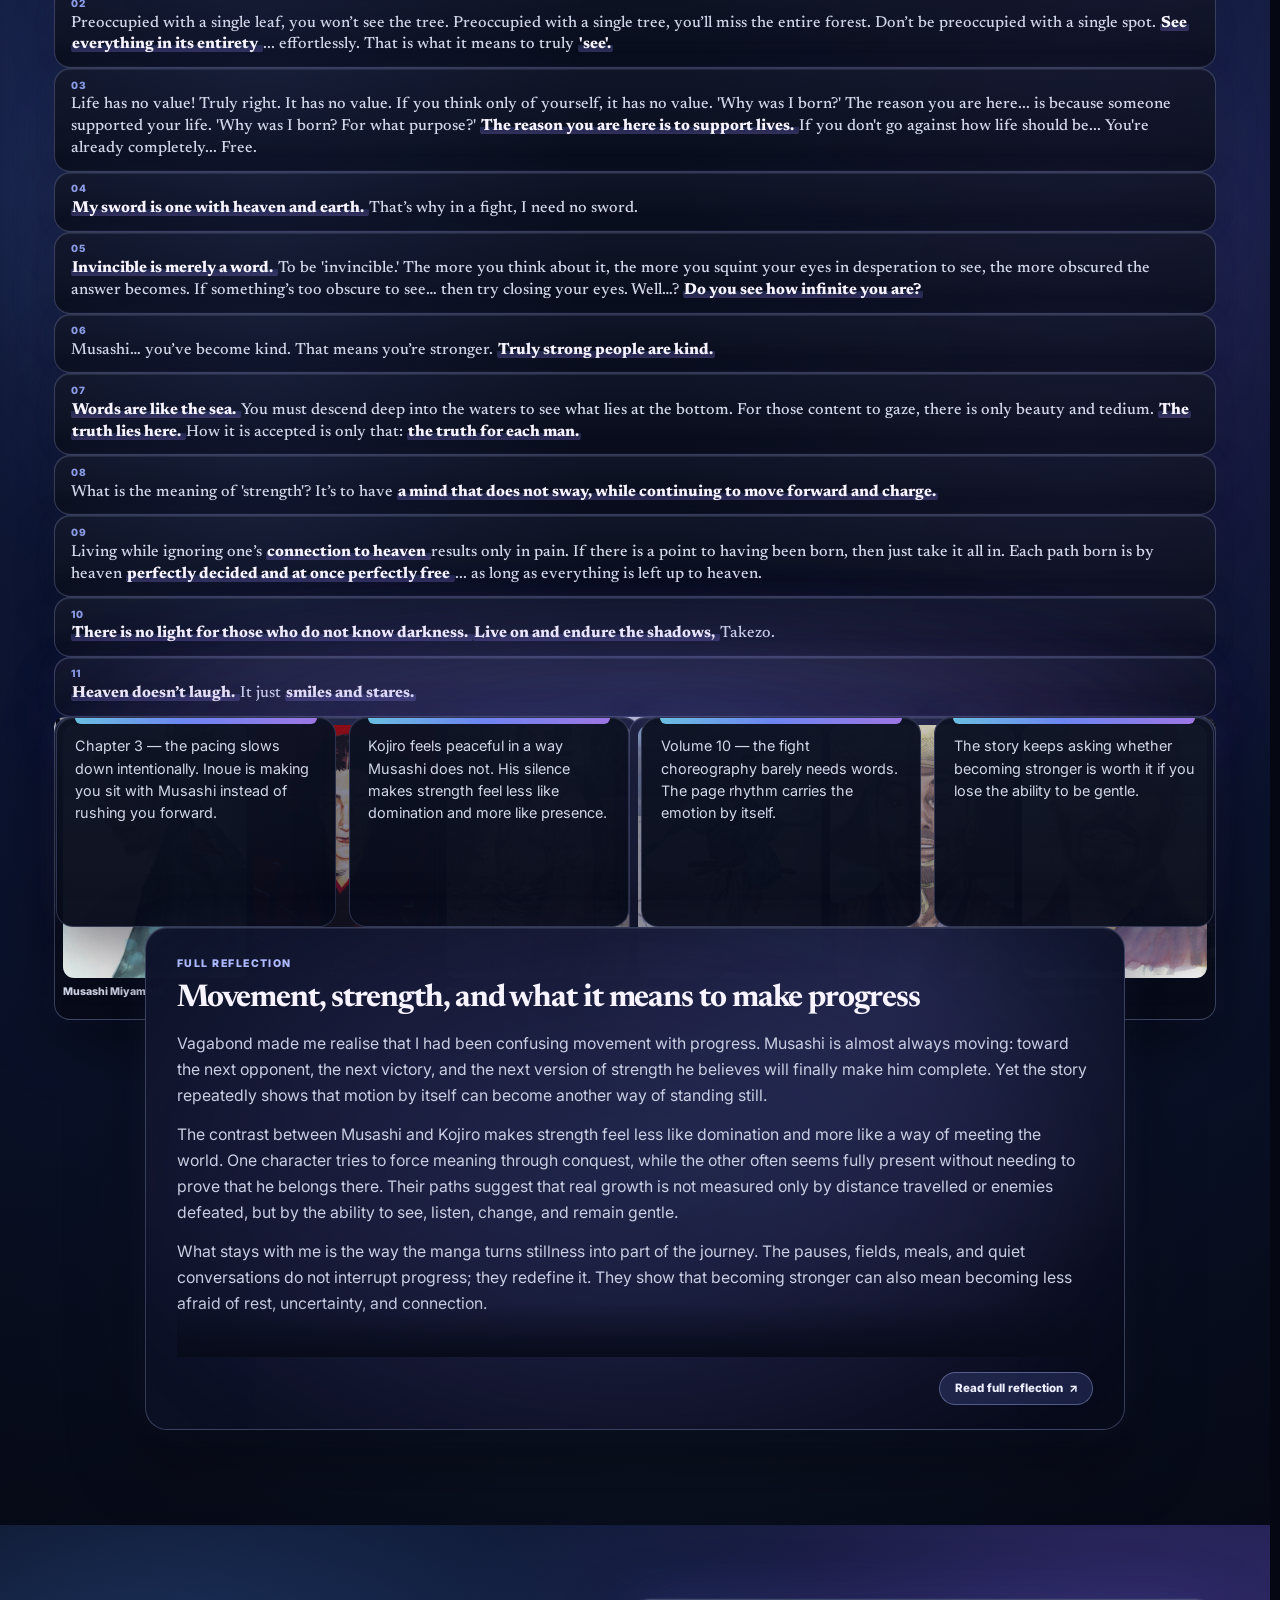
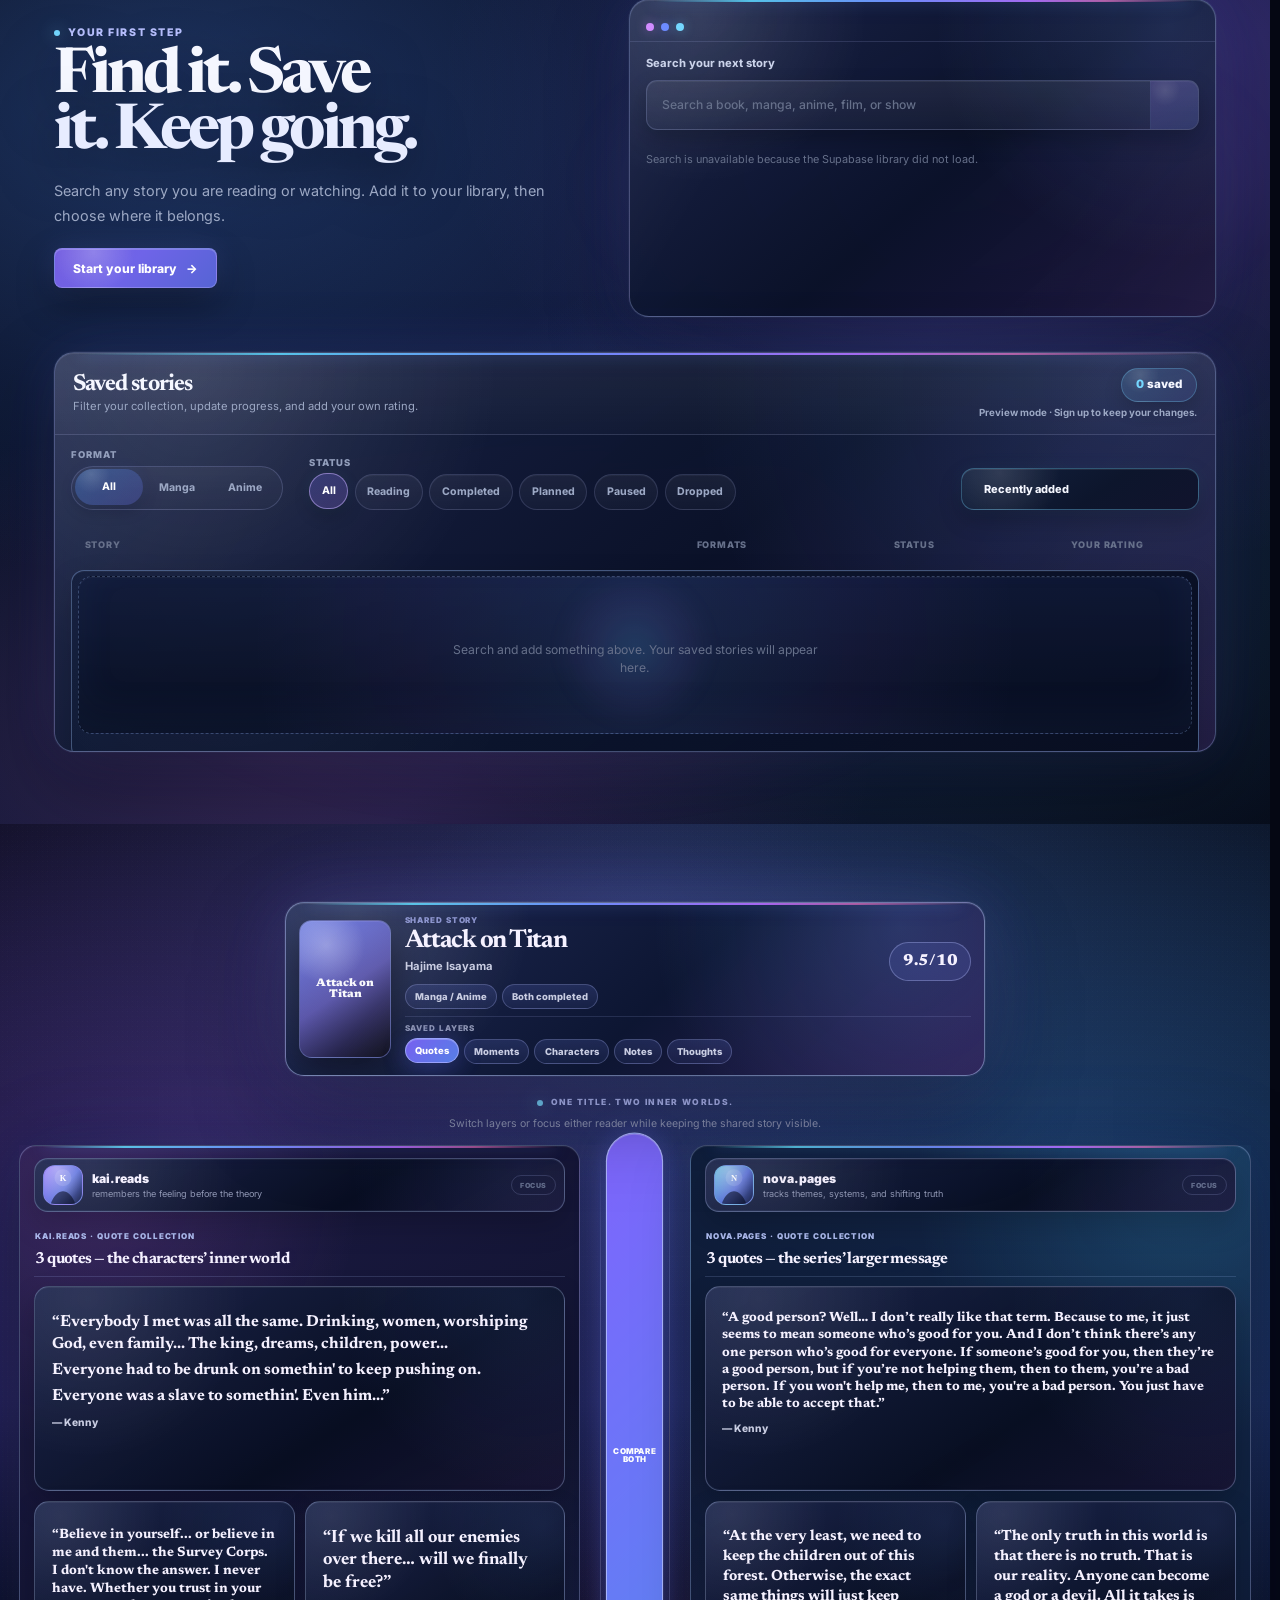
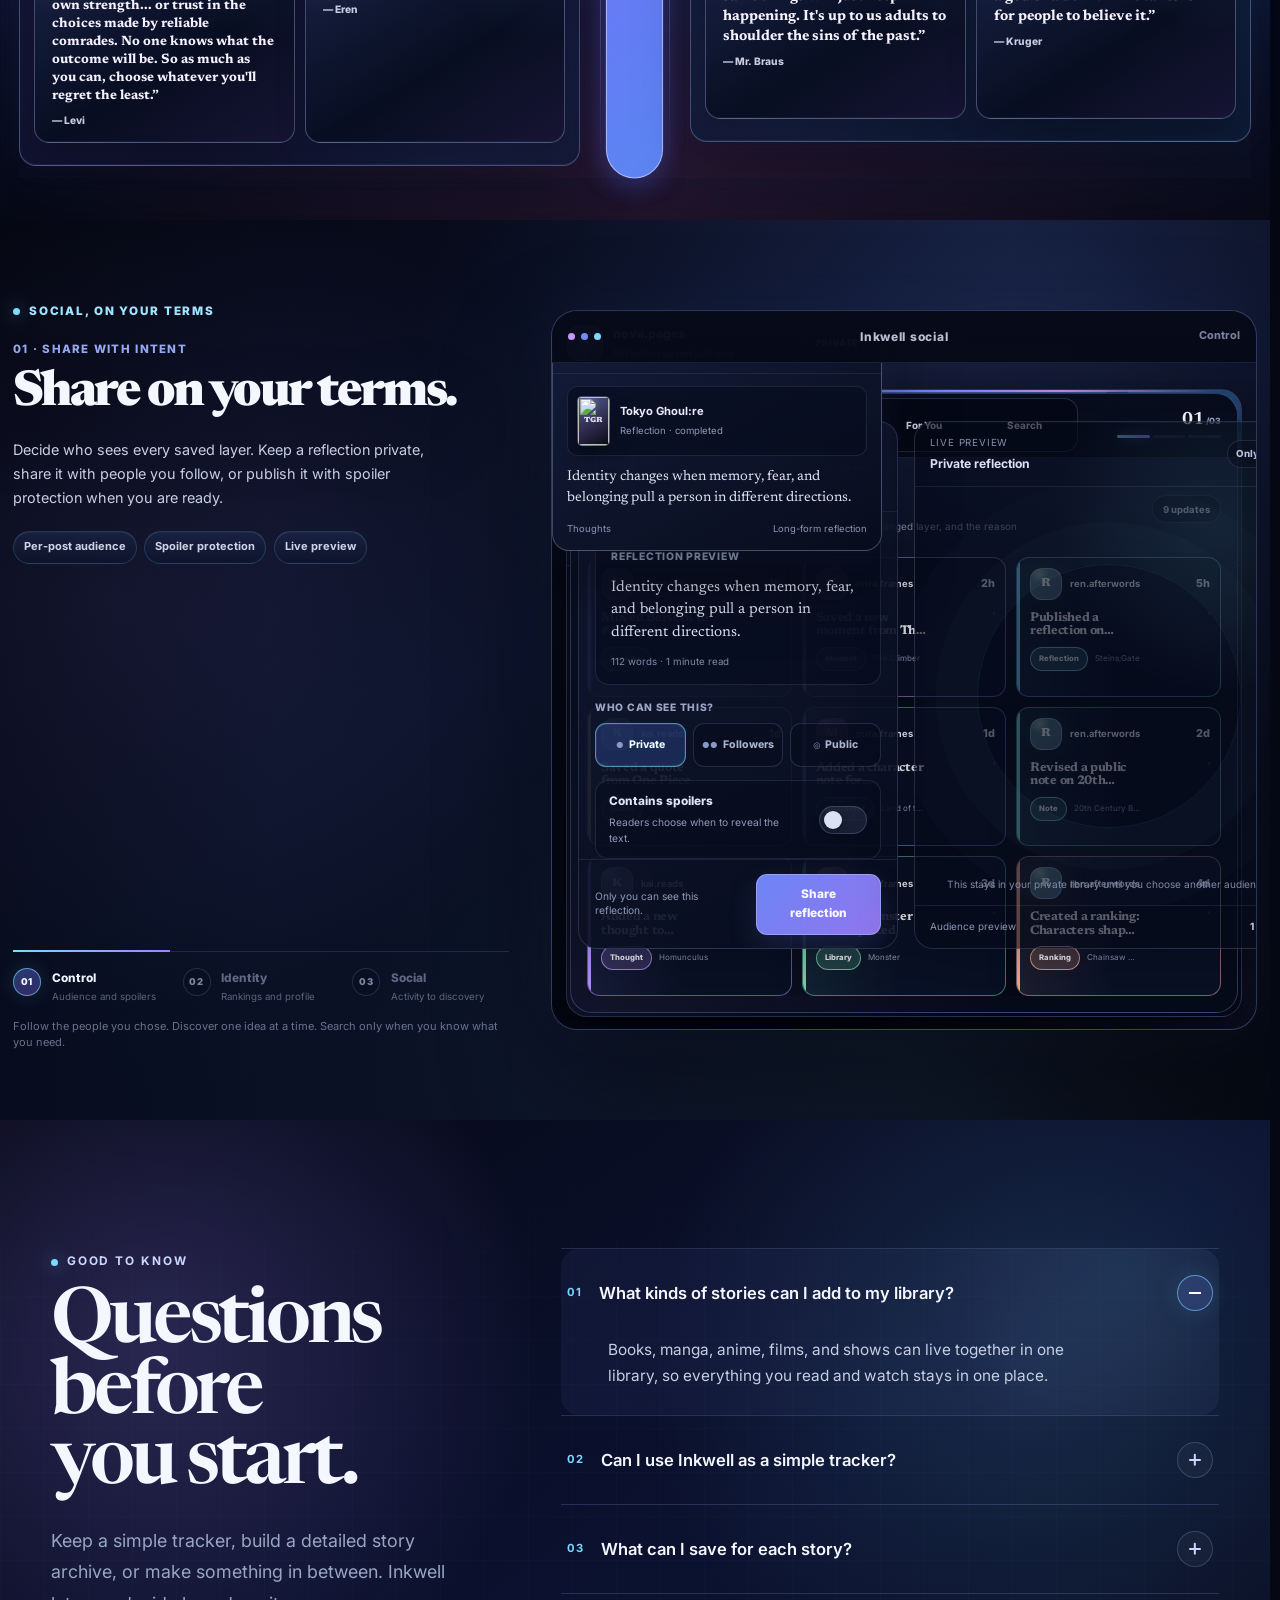
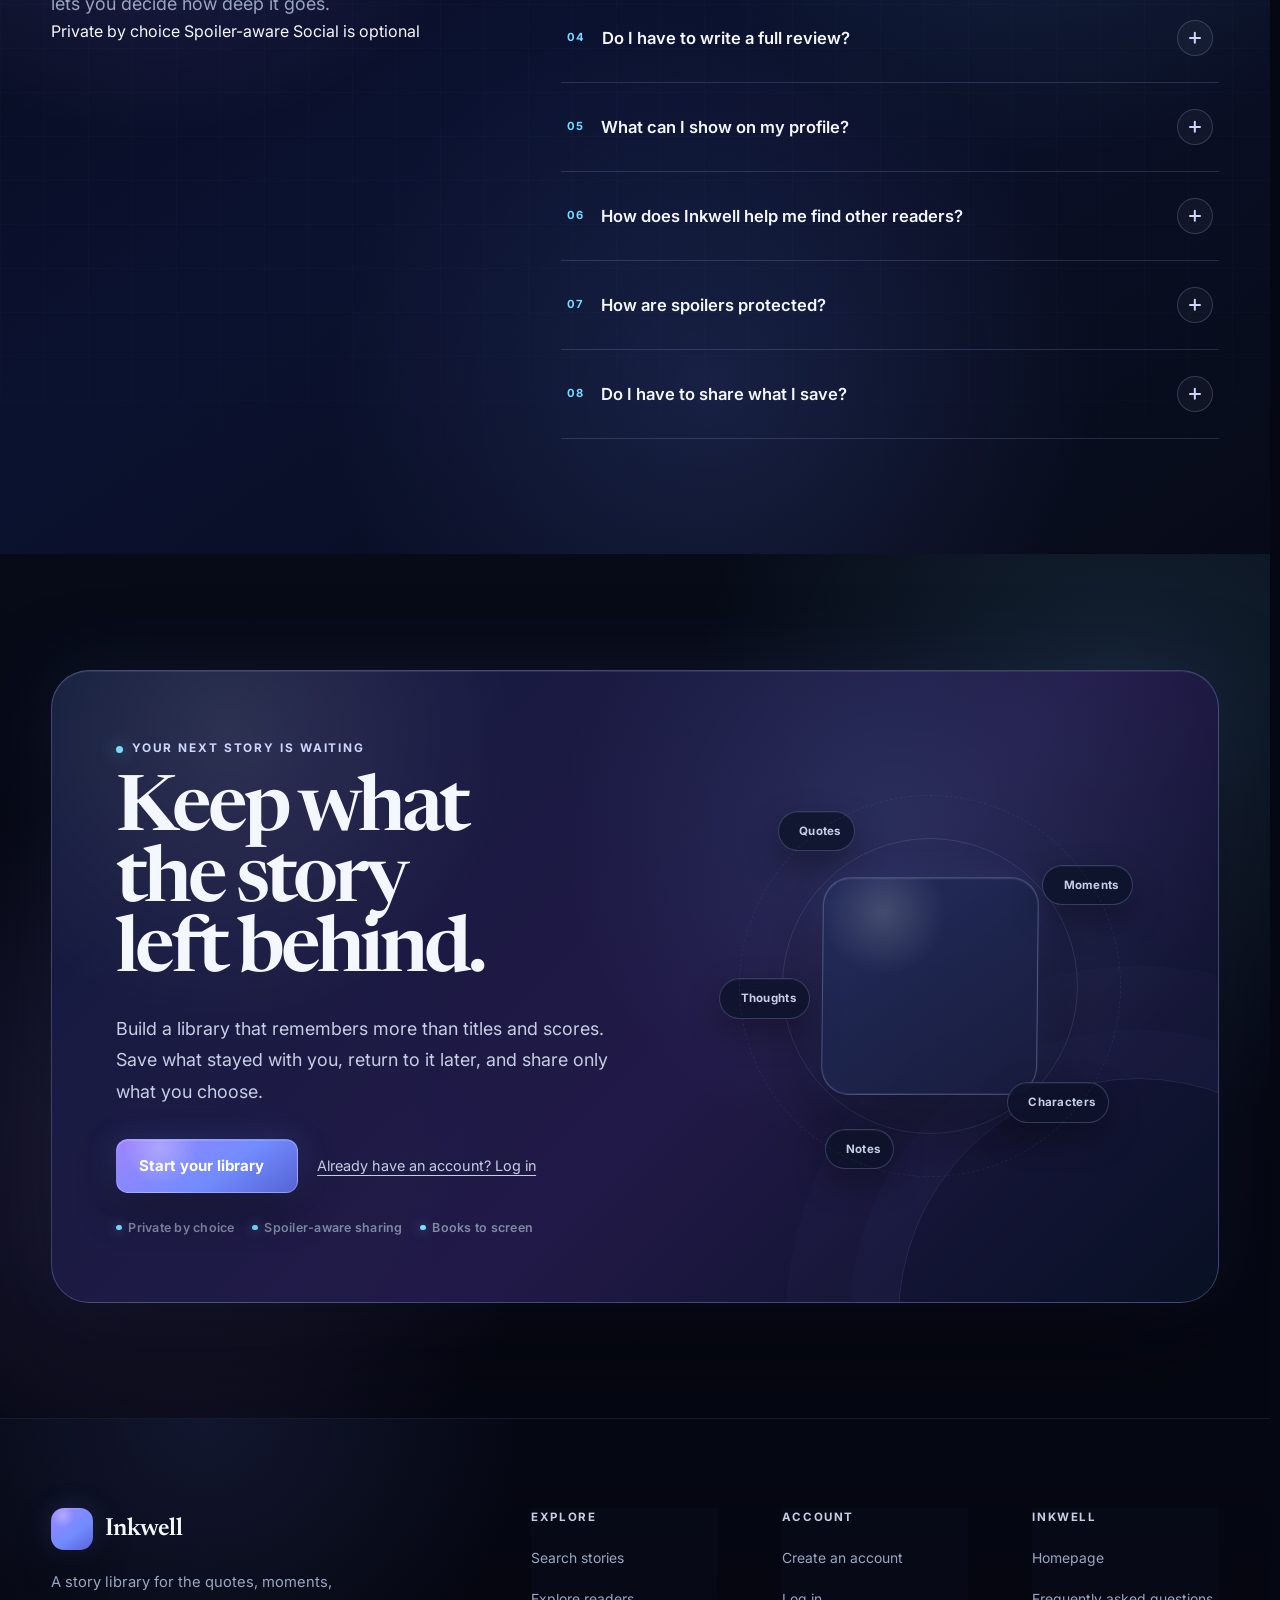
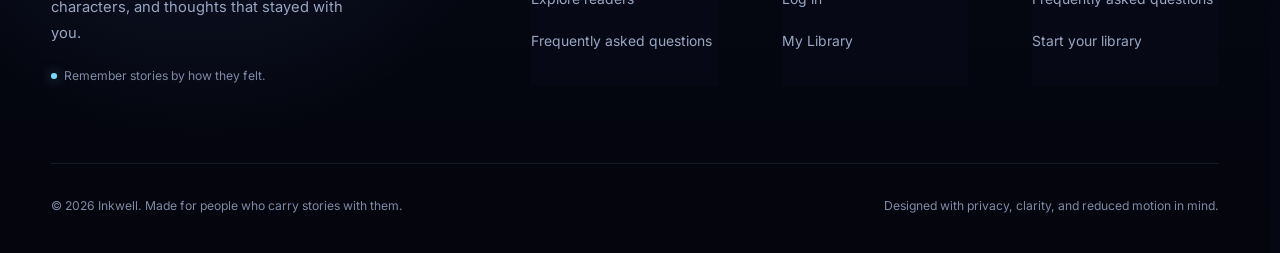
==== commit f08d6e67: "fix" ====
--- a/index.html
+++ b/index.html
@@ -85,7 +85,7 @@
        Log what you read, save what hit you, write what it meant to you. Because the same story speaks differently to every person who lives it.
       </p>
       <div class="hero-buttons">
-       <a class="hero-btn-primary" href="signup.html">
+       <a class="hero-btn-primary" href="auth.html">
         Join Inkwell
        </a>
        <a class="hero-btn-ghost" href="search.html">
